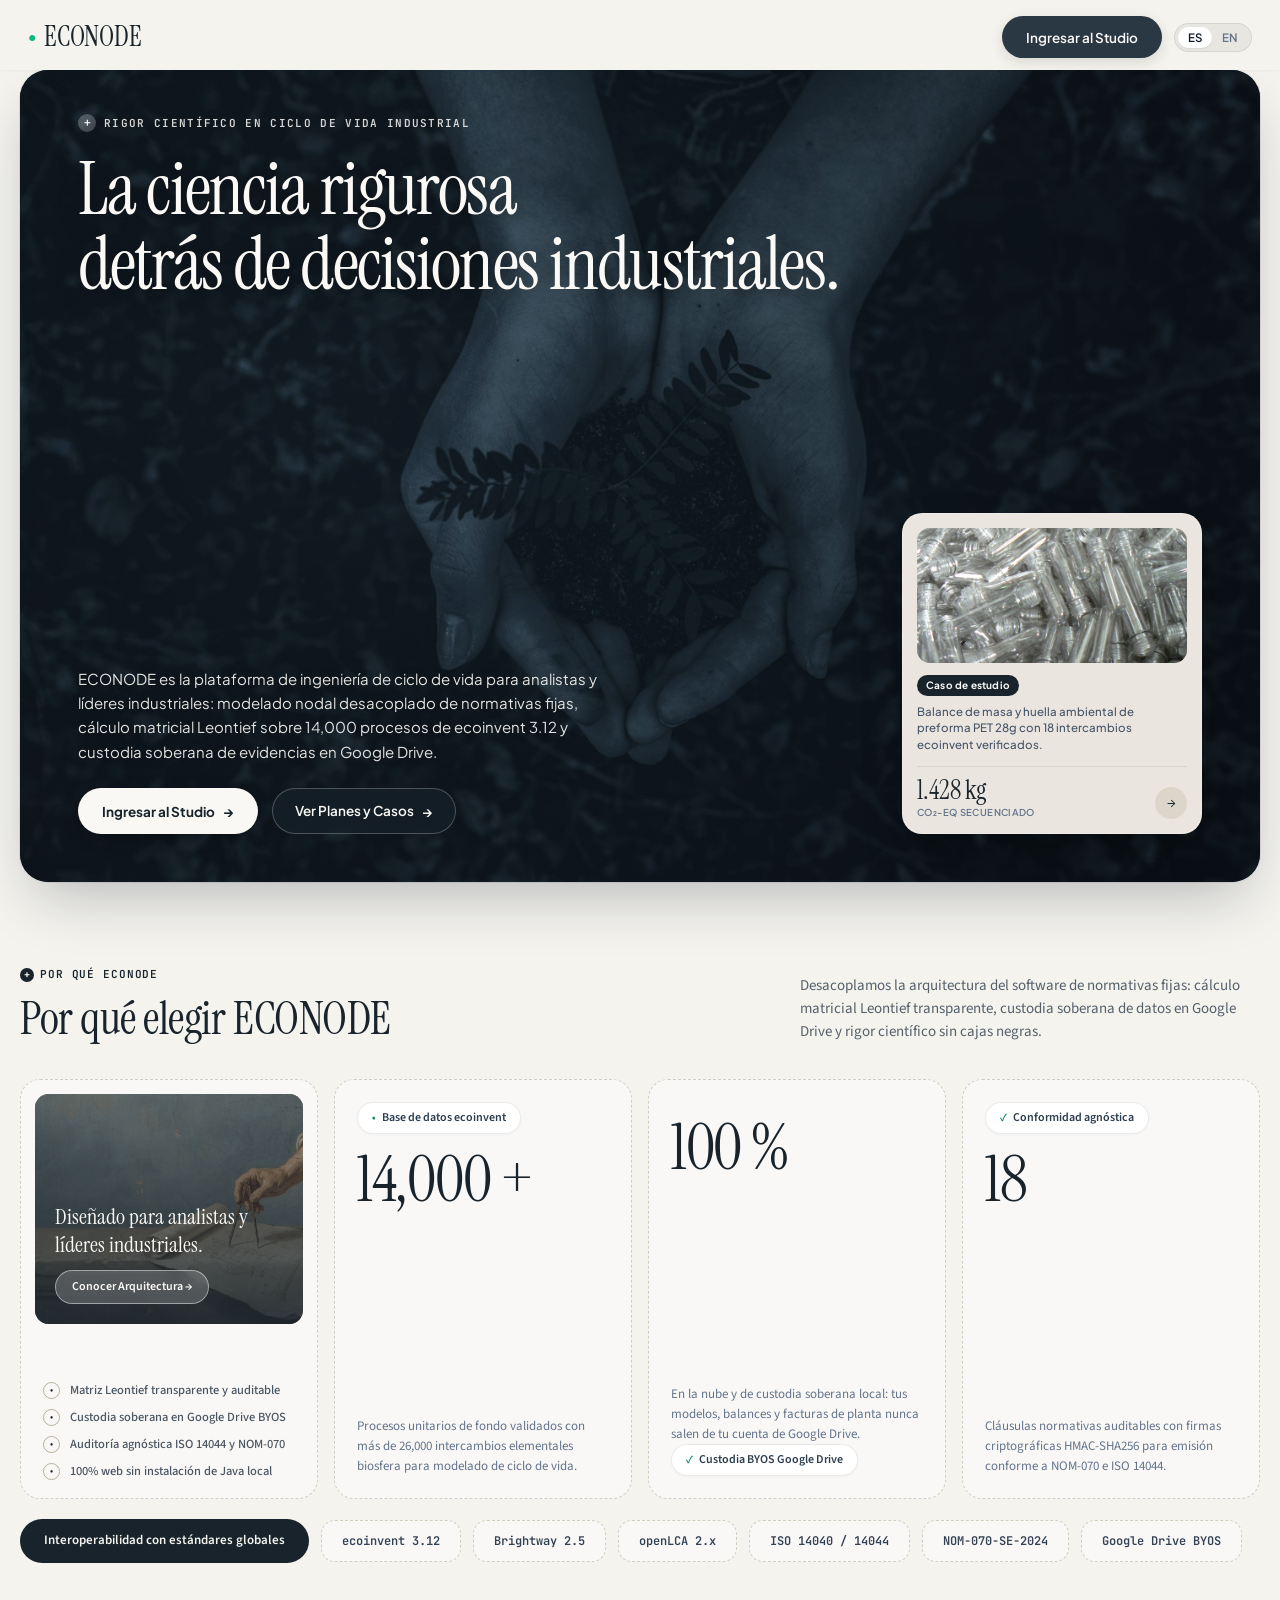
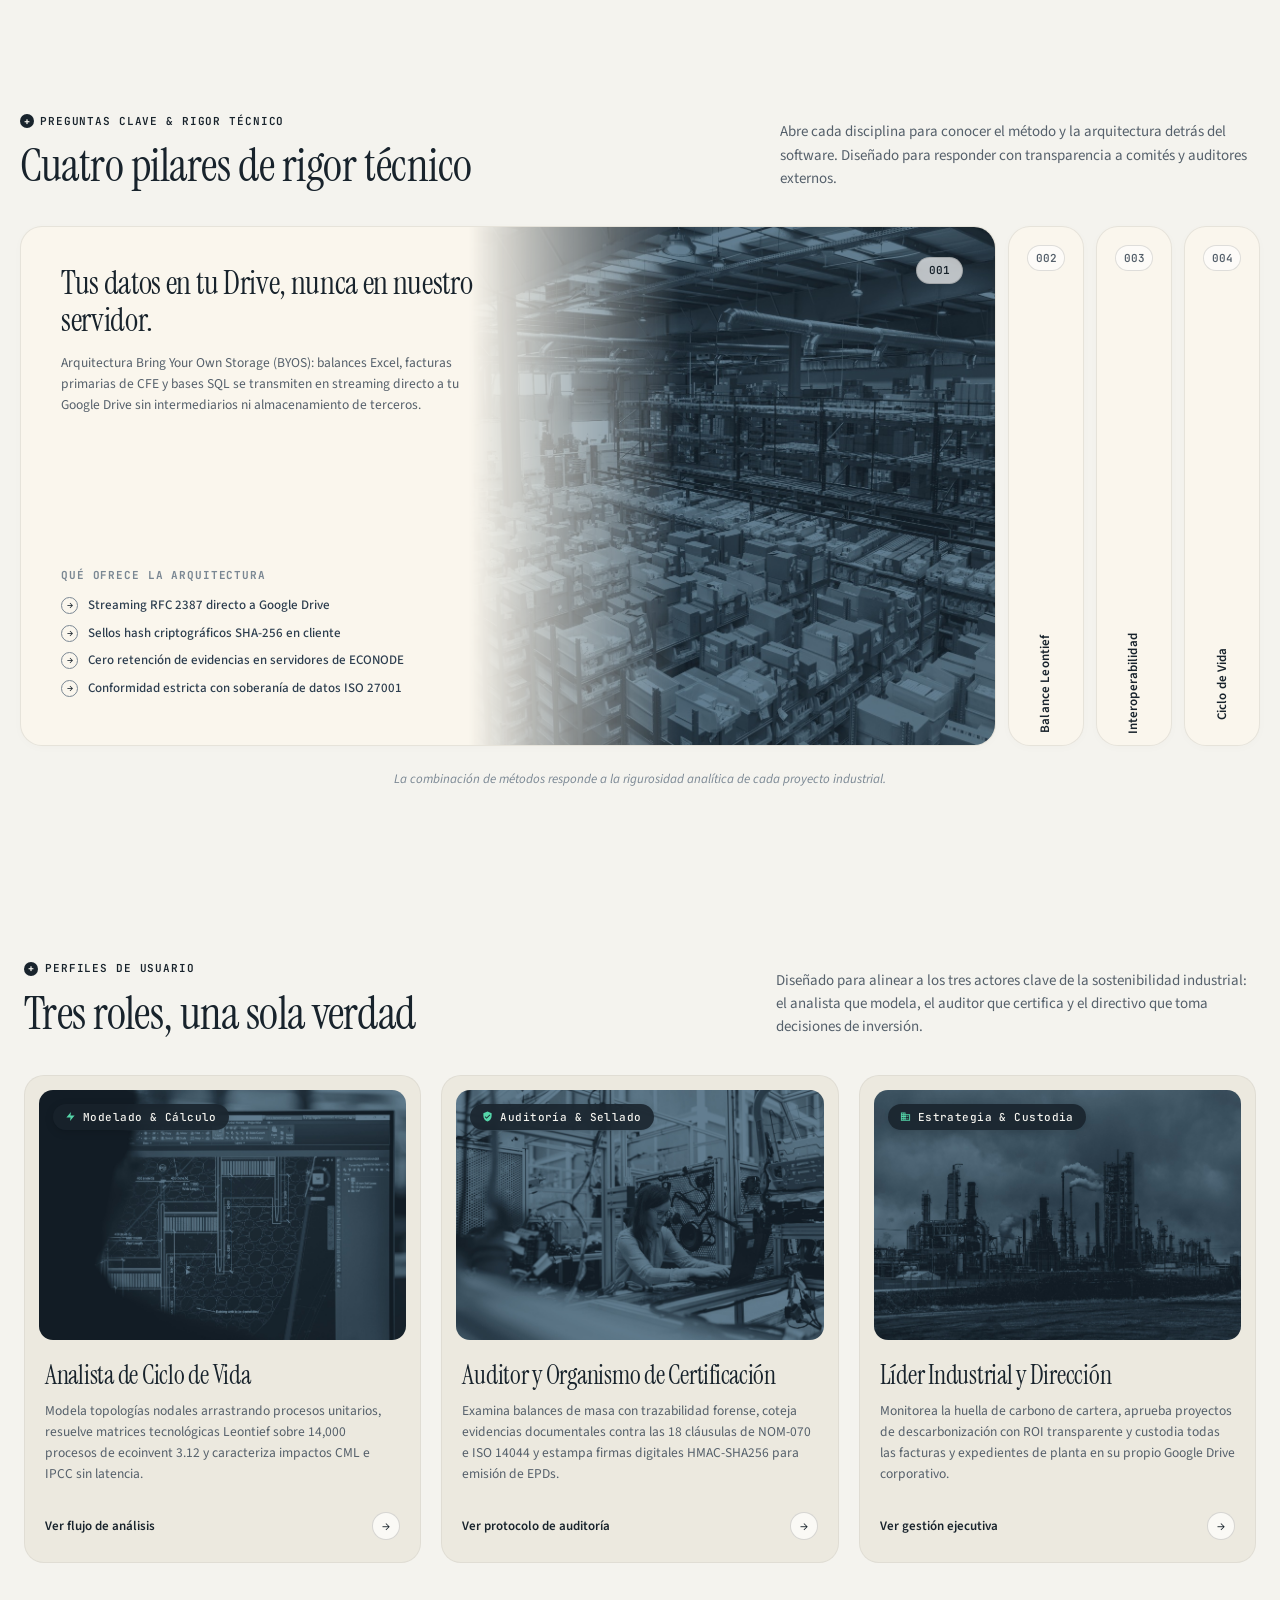
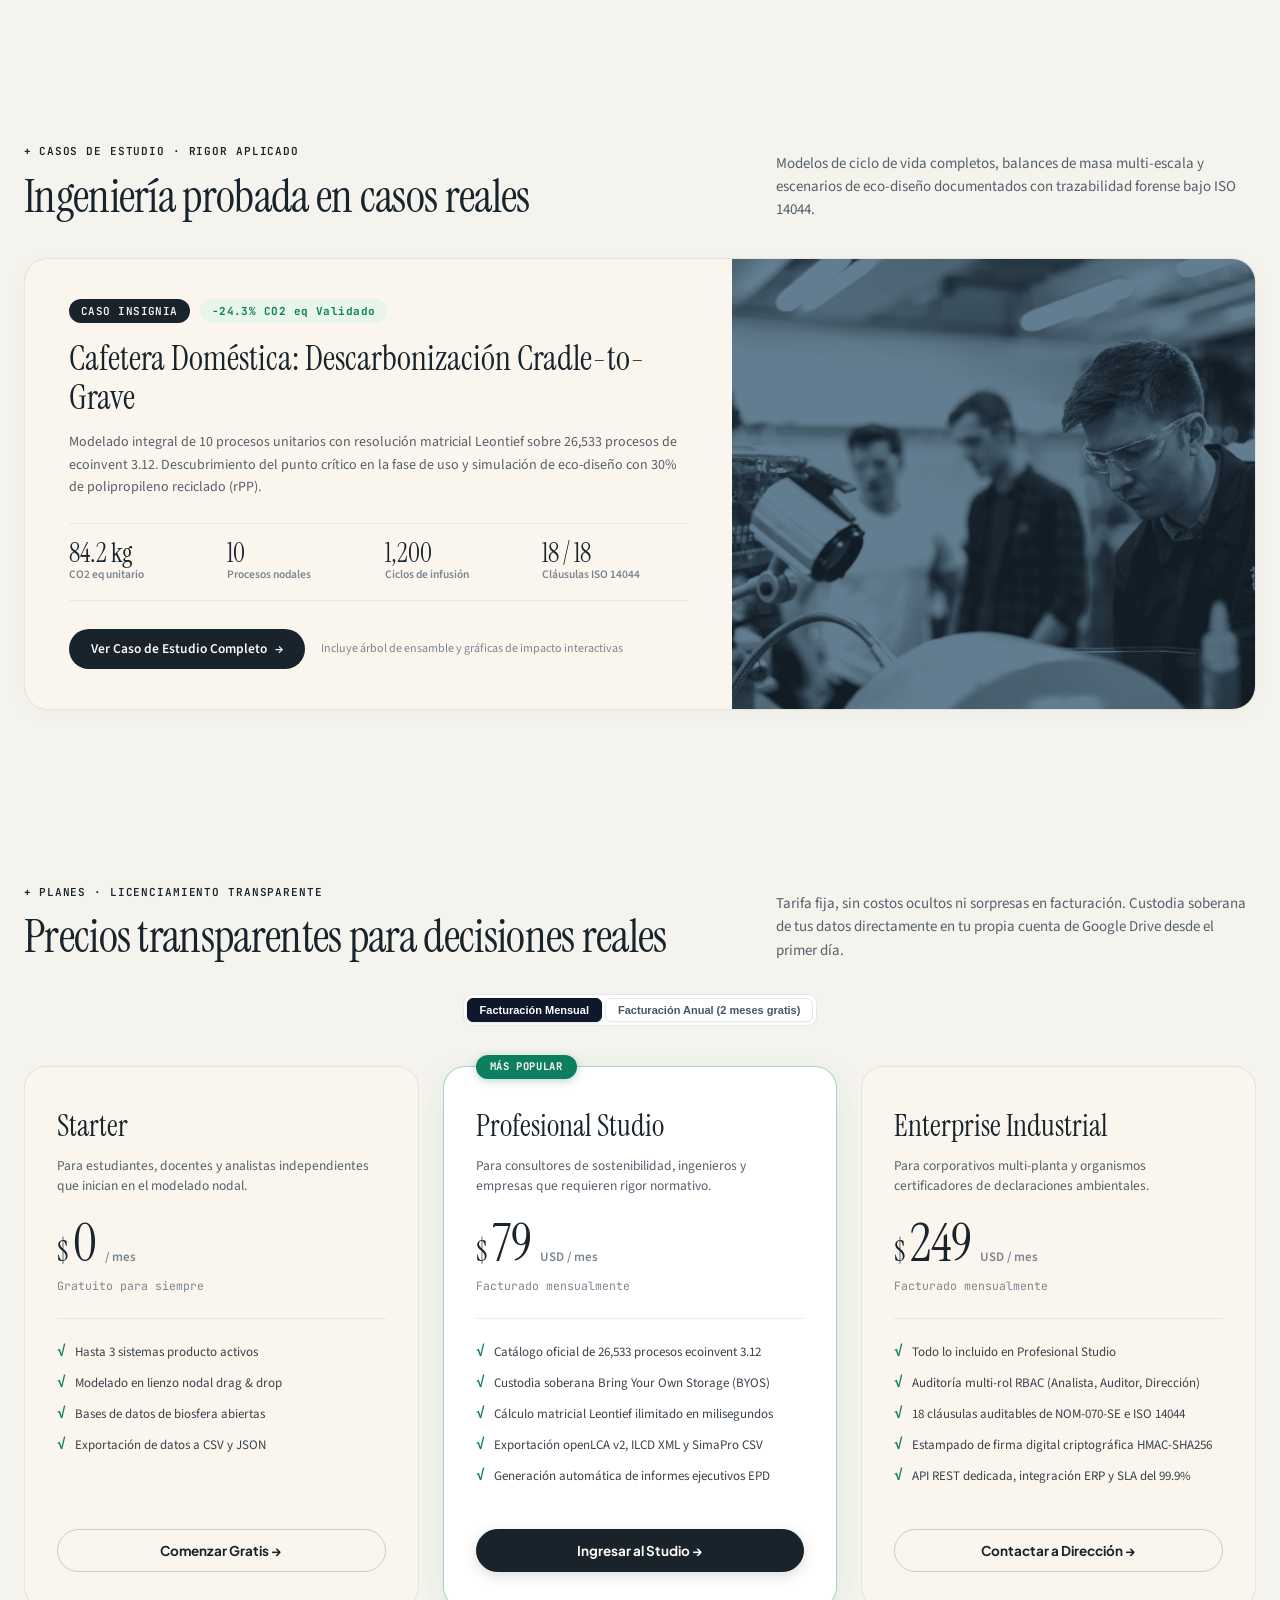
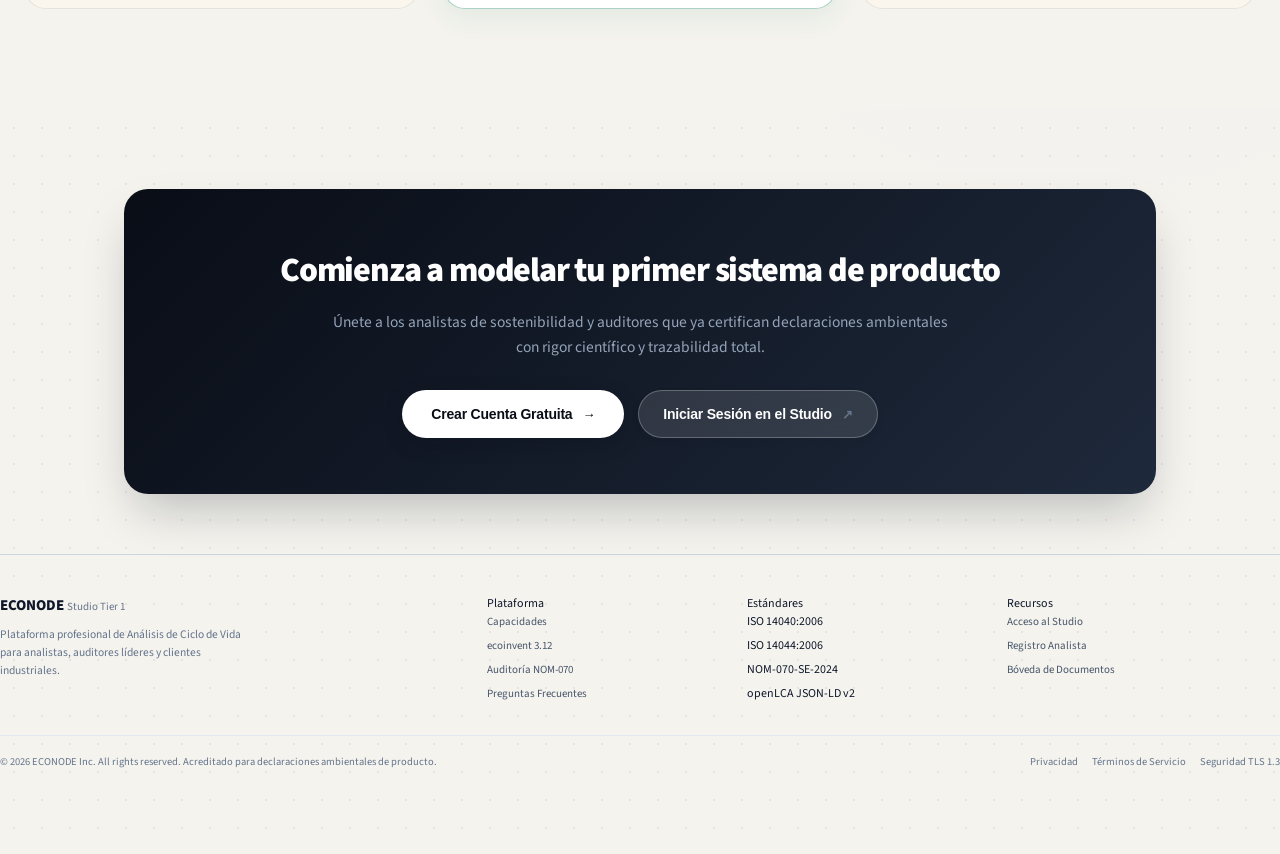
==== public/index.html @ 27e6b65c "fix(prod): resolve triggerExportDownload scope ReferenceError and bump cache version to v7" ====
<!DOCTYPE html>
<html lang="es">
<head>
  <meta charset="UTF-8">
  <meta name="viewport" content="width=device-width, initial-scale=1.0">
  <meta http-equiv="Cache-Control" content="no-cache, no-store, must-revalidate">
  <meta http-equiv="Pragma" content="no-cache">
  <meta http-equiv="Expires" content="0">
  <title>ECONODE Studio · Plataforma de Análisis de Ciclo de Vida & EPD</title>
    <link rel="preconnect" href="https://fonts.googleapis.com">
  <link rel="preconnect" href="https://fonts.gstatic.com" crossorigin>
  <link href="https://fonts.googleapis.com/css2?family=Instrument+Serif:ital@0;1&family=JetBrains+Mono:wght@400;500;600;700&family=Plus+Jakarta+Sans:wght@400;500;600;700;800&display=swap" rel="stylesheet">
  <link rel="stylesheet" href="css/styles.css?v=20261117_epd_smartepd_v1">
  <!-- Google Identity Services (GSI SDK) -->
  <script src="https://accounts.google.com/gsi/client" async defer onload="window.initGoogleAuthUI && window.initGoogleAuthUI()"></script>
</head>
<body>

  <!-- ============================================================= -->
  <!-- 1. TOP NAVIGATION BAR (Adaptive: Landing Mode vs Studio Mode) -->
  <!-- ============================================================= -->
  <header class="top-navbar" id="topNavbar">
    <div class="brand-section">
      <div class="brand-logo" id="btnNavHome" title="Ir al Inicio de ECONODE">
        <span class="dot">●</span> ECONODE
      </div>
      <span class="brand-divider">/</span>
      <span class="project-title" id="navProjectTitle">Professional Life Cycle Assessment Platform</span>
    </div>

    <!-- Navigation Views Switcher (Visible in Studio Mode) -->
    <nav class="nav-links" id="studioNavLinks" role="navigation" aria-label="Navegación del Studio" style="display: none;">
      <button class="nav-btn" data-view="dashboard" id="navBtnDashboard" aria-label="Dashboard">
        <span data-i18n="nav.dashboard">Dashboard</span>
      </button>
      <button class="nav-btn" data-view="canvas" id="navBtnCanvas" aria-label="Modelado Lienzo">
        <span data-i18n="nav.canvas">Modelado Lienzo</span>
      </button>
      <button class="nav-btn" data-view="catalog" id="navBtnCatalog" aria-label="Explorador LCI">
        <span data-i18n="nav.catalog">Explorador LCI</span>
      </button>
      <button class="nav-btn" data-view="report" id="navBtnReport" aria-label="Reporte Dinámico">
        <span data-i18n="nav.report">Reporte Dinámico</span>
      </button>
      <button class="nav-btn" data-view="audit" id="navBtnAudit" aria-label="Auditoría y Normas">
        <span data-i18n="nav.audit">Auditoría & Normas</span>
      </button>
      <button class="nav-btn" data-view="ghg" id="navBtnGhg" aria-label="GHG Protocol">
        <span data-i18n="nav.ghg">GHG Protocol</span>
      </button>
    </nav>

    <!-- Navigation Links (Visible in Landing Mode) -->
    <nav class="nav-links" id="landingNavLinks">
      <a href="#homeArchitecture" class="landing-nav-link" id="lnkWhyUs" data-i18n="home.nav_why">Por qu&eacute; ECONODE</a>
      <a href="#homeFaq" class="landing-nav-link" id="lnkFaq" data-i18n="home.nav_faq">Pilares T&eacute;cnicos</a>
      <a href="#homeProfiles" class="landing-nav-link" id="lnkProfiles" data-i18n="home.nav_profiles">Perfiles</a>
      <a href="#homeCases" class="landing-nav-link" id="lnkCases" data-i18n="home.nav_cases">Casos</a>
      <a href="#homePricing" class="landing-nav-link" id="lnkPricing" data-i18n="home.nav_pricing">Planes</a>
    </nav>

    <!-- Top Right Actions -->
    <div class="nav-right-actions">
      <!-- Landing Actions (When in Home Landing Mode) -->
      <div id="landingActionsGroup" style="display: flex; align-items: center; gap: 8px;">
        <button class="btn btn-secondary btn-sm" id="btnNavLogin" data-i18n="home.nav_login">
          Iniciar Sesión
        </button>
        <button class="btn btn-secondary btn-sm" id="btnNavSignup" data-i18n="home.nav_signup">
          Registrarse
        </button>
        <button class="btn btn-primary btn-sm" id="btnNavEnterStudio" data-alias="navBtnIngresarStudio" data-i18n="home.nav_enter">
          Ingresar al Studio &rarr;
        </button>
      </div>

      <!-- Language Toggle -->
      <div class="lang-toggle" role="group" aria-label="Idioma">
        <button class="lang-btn active" id="btnLangEs">ES</button>
        <button class="lang-btn" id="btnLangEn">EN</button>
      </div>

      <!-- Active User Profile Pill & Logout (in Studio) -->
      <div id="navUserGroup" style="display: none; align-items: center; gap: 8px;">
        <button class="btn btn-secondary btn-sm" id="btnNavDeveloperSettings" title="Claves de API y Conexión MCP" data-i18n="nav.developer_settings" style="display: inline-flex; align-items: center; gap: 4px; font-weight: 600;">
          <span>API / MCP</span>
        </button>
        <div class="user-pill" id="btnUserMenu" title="Configuración y Perfil">
          <div class="user-avatar" id="navUserAvatar">CM</div>
          <div style="display: flex; flex-direction: column; text-align: left; line-height: 1.1;">
            <span class="user-name" id="navUserName">Carla Méndez</span>
            <span style="font-size: 8.5px; color: var(--accent-emerald);" id="navUserRole">Analista de ACV</span>
          </div>
        </div>
        <button class="btn btn-secondary btn-sm" id="btnNavbarLogout" title="Cerrar Sesión e Ir al Inicio" data-i18n="app.btn_logout">
          Cerrar Sesión ⎋
        </button>
      </div>
    </div>
  </header>

  <!-- ============================================================= -->
  <!-- 2. VISTA 0: HOME LANDING PAGE DE PENPOT (#viewHome) -->
  <!-- ============================================================= -->
    <!-- ============================================================= -->
  <!-- 2. VISTA 0: HOME LANDING PAGE (REDISEÑO STRAND LIGHT + FOLD TOOLBAR) -->
  <!-- ============================================================= -->
  <main class="view-container active view-home" id="viewHome">
    <!-- HERO SECTION (AUTHENTIC PALLADIO COMPOSITION) -->
    <section class="palladio-hero-section">
      <div class="palladio-hero-canvas">
        <!-- Pinned background image that stays fixed to margins on all zoom levels -->
        <img src="images/candidates/slate/cand_16_slate.jpg" alt="Fondo industrial" class="palladio-canvas-bg-img">
        <script>
          (function() {
            try {
              var customBg = localStorage.getItem('econode_hero_bg');
              if (customBg) {
                var img = document.querySelector('.palladio-canvas-bg-img');
                if (img) img.src = customBg;
              }
              var customThumb = localStorage.getItem('econode_case_thumb');
              if (customThumb) {
                var thumb = document.querySelector('.palladio-case-thumb');
                if (thumb) thumb.src = customThumb;
              }
            } catch(e) {}
          })();
        </script>
        <!-- Background Overlay for contrast -->
        <div class="palladio-fresco-overlay"></div>

        <!-- Top Left Pill Badge -->
        <div class="palladio-top-badge">
          <span class="palladio-top-plus">+</span>
          <span class="palladio-top-text">RIGOR CIENT&Iacute;FICO EN CICLO DE VIDA INDUSTRIAL</span>
        </div>

        <!-- Massive Hero Title -->
        <h1 class="palladio-hero-title">
          La ciencia rigurosa<br>
          detr&aacute;s de decisiones industriales.
        </h1>

        <!-- Bottom Area: Split between Paragraph/Buttons on Left and Floating Case Study Card on Right -->
        <div class="palladio-hero-bottom-row">
          <!-- Left: Paragraph and Pill Buttons -->
          <div class="palladio-bottom-left">
            <p class="palladio-hero-paragraph">
              ECONODE es la plataforma de ingenier&iacute;a de ciclo de vida para analistas y l&iacute;deres industriales: modelado nodal desacoplado de normativas fijas, c&aacute;lculo matricial Leontief sobre 14,000 procesos de ecoinvent 3.12 y custodia soberana de evidencias en Google Drive.
            </p>
            <div class="palladio-actions">
              <button class="palladio-btn-book" id="btnHomeEnterStudio" data-alias="heroBtnIniciarACV" name="heroBtnIniciarACV">
                <span>Ingresar al Studio</span>
                <span class="palladio-btn-arrow">&rarr;</span>
              </button>
              <a href="#homeCases" class="palladio-btn-pricing" id="btnHomeViewExamples" data-alias="heroBtnEjemplosNOM" name="heroBtnEjemplosNOM">
                <span>Ver Planes y Casos</span>
                <span class="palladio-btn-arrow">&rarr;</span>
              </a>
            </div>
          </div>

          <!-- Right: Compact Floating Case Study Card (Palladio Exact Style) -->
          <div class="palladio-floating-case-card" id="heroCaseStudyCard">
            <a href="case_cafetera.html" class="palladio-case-card-link" id="btnOpenCaseStudy">
              <div class="palladio-case-thumb-wrap">
                <img src="images/case_studies/thumbs/small_07_pet_production.jpg" alt="Caso de estudio industrial" class="palladio-case-thumb">
              </div>
              <div class="palladio-case-body">
                <div class="palladio-case-pill">Caso de estudio</div>
                <p class="palladio-case-desc">
                  Balance de masa y huella ambiental de preforma PET 28g con 18 intercambios ecoinvent verificados.
                </p>
                <div class="palladio-case-footer">
                  <div class="palladio-case-stat">
                    <span class="palladio-stat-val">1.428 kg</span>
                    <span class="palladio-stat-lbl">CO&#8322;-eq secuenciado</span>
                  </div>
                  <div class="palladio-case-circle-btn">
                    <span>&rarr;</span>
                  </div>
                </div>
              </div>
            </a>
          </div>
        </div>
      </div>
    </section>

    <!-- PALLADIO BENTO SECTION: POR QUE ELEGIR ECONODE -->
    <section class="palladio-bento-wrapper" id="homeArchitecture">
      <div class="palladio-bento-container">
        <!-- Header -->
        <div class="palladio-bento-header">
          <div>
            <div class="palladio-bento-tag">
              <span class="tag-dot">+</span> POR QU&Eacute; ECONODE
            </div>
            <h2 class="palladio-bento-title">Por qu&eacute; elegir ECONODE</h2>
          </div>
          <div>
            <p class="palladio-bento-lead">
              Desacoplamos la arquitectura del software de normativas fijas: c&aacute;lculo matricial Leontief transparente, custodia soberana de datos en Google Drive y rigor cient&iacute;fico sin cajas negras.
            </p>
          </div>
        </div>

        <!-- 4-Column Bento Grid -->
        <div class="palladio-bento-grid">
          <!-- Col 1: Visual Card with Historical Blueprint Drawing + Checklist -->
          <div class="bento-card-palladio bento-card-art">
            <div class="bento-art-inner">
              <img src="images/bento_compass_drawing.png" alt="Ingenier&iacute;a de precisi&oacute;n" class="bento-art-img">
              <div class="bento-art-overlay"></div>
              <h3 class="bento-art-title">Dise&ntilde;ado para analistas y l&iacute;deres industriales.</h3>
              <a href="#viewStudio" class="bento-art-btn">Conocer Arquitectura &rarr;</a>
            </div>
            <div class="bento-checklist">
              <div class="bento-check-row">
                <span class="bento-check-icon">&bull;</span>
                <span>Matriz Leontief transparente y auditable</span>
              </div>
              <div class="bento-check-row">
                <span class="bento-check-icon">&bull;</span>
                <span>Custodia soberana en Google Drive BYOS</span>
              </div>
              <div class="bento-check-row">
                <span class="bento-check-icon">&bull;</span>
                <span>Auditor&iacute;a agn&oacute;stica ISO 14044 y NOM-070</span>
              </div>
              <div class="bento-check-row">
                <span class="bento-check-icon">&bull;</span>
                <span>100% web sin instalaci&oacute;n de Java local</span>
              </div>
            </div>
          </div>

          <!-- Col 2: ecoinvent Stat -->
          <div class="bento-card-palladio">
            <div>
              <div class="bento-stat-pill">
                <span class="bento-pill-sym">&bull;</span> Base de datos ecoinvent
              </div>
              <div class="bento-stat-num">14,000 +</div>
            </div>
            <div>
              <p class="bento-stat-desc">
                Procesos unitarios de fondo validados con m&aacute;s de 26,000 intercambios elementales biosfera para modelado de ciclo de vida.
              </p>
            </div>
          </div>

          <!-- Col 3: Cloud & Sovereignty Stat -->
          <div class="bento-card-palladio">
            <div>
              <div class="bento-stat-num" style="margin-top: 0;">100 %</div>
            </div>
            <div>
              <p class="bento-stat-desc" style="margin-bottom: 20px;">
                En la nube y de custodia soberana local: tus modelos, balances y facturas de planta nunca salen de tu cuenta de Google Drive.
              </p>
              <div class="bento-stat-pill">
                <span class="bento-pill-sym">&check;</span> Custodia BYOS Google Drive
              </div>
            </div>
          </div>

          <!-- Col 4: International Compliance Stat -->
          <div class="bento-card-palladio">
            <div>
              <div class="bento-stat-pill">
                <span class="bento-pill-sym">&check;</span> Conformidad agn&oacute;stica
              </div>
              <div class="bento-stat-num">18</div>
            </div>
            <div>
              <p class="bento-stat-desc">
                Cl&aacute;usulas normativas auditables con firmas criptogr&aacute;ficas HMAC-SHA256 para emisi&oacute;n conforme a NOM-070 e ISO 14044.
              </p>
            </div>
          </div>
        </div>

        <!-- Bottom Logo Ribbon -->
        <div class="palladio-logo-ribbon">
          <div class="logo-ribbon-pill-dark">
            <span>Interoperabilidad con est&aacute;ndares globales</span>
          </div>
          <div class="logo-ribbon-item">ecoinvent 3.12</div>
          <div class="logo-ribbon-item">Brightway 2.5</div>
          <div class="logo-ribbon-item">openLCA 2.x</div>
          <div class="logo-ribbon-item">ISO 14040 / 14044</div>
          <div class="logo-ribbon-item">NOM-070-SE-2024</div>
          <div class="logo-ribbon-item">Google Drive BYOS</div>
        </div>
      </div>
    </section>

    

    <!-- PALLADIO ACCORDION: CUATRO PILARES DE RIGOR TECNICO (FAQ) -->
    <section class="palladio-accordion-wrapper" id="homeFaq">
      <div class="palladio-accordion-container">
        <!-- Header -->
        <div class="palladio-acc-header">
          <div>
            <div class="palladio-acc-tag">
              <span class="tag-dot">+</span> PREGUNTAS CLAVE &amp; RIGOR T&Eacute;CNICO
            </div>
            <h2 class="palladio-acc-title">Cuatro pilares de rigor t&eacute;cnico</h2>
          </div>
          <div>
            <p class="palladio-acc-lead">
              Abre cada disciplina para conocer el m&eacute;todo y la arquitectura detr&aacute;s del software. Dise&ntilde;ado para responder con transparencia a comit&eacute;s y auditores externos.
            </p>
          </div>
        </div>

        <!-- The 4 Horizontal Accordion Cards -->
        <div class="palladio-acc-deck" id="accordionDeck">

          <!-- CARD 001: SOBERAN?A BYOS (Active by default) -->
          <div class="palladio-acc-card active" data-index="1" onclick="openFaqCard(this)">
            <div class="palladio-acc-rail">
              <div class="palladio-acc-rail-num">001</div>
              <div class="palladio-acc-rail-label-box">
                <span class="palladio-acc-rail-label">Soberan&iacute;a BYOS</span>
              </div>
            </div>
            <div class="palladio-acc-open-content">
              <div class="palladio-acc-open-num-pill">001</div>
              <div class="palladio-acc-text-col">
                <div>
                  <h3 class="palladio-acc-card-title">Tus datos en tu Drive, nunca en nuestro servidor.</h3>
                  <p class="palladio-acc-card-desc">
                    Arquitectura Bring Your Own Storage (BYOS): balances Excel, facturas primarias de CFE y bases SQL se transmiten en streaming directo a tu Google Drive sin intermediarios ni almacenamiento de terceros.
                  </p>
                </div>
                <div class="palladio-acc-offers-section">
                  <div class="palladio-acc-offers-label">QU&Eacute; OFRECE LA ARQUITECTURA</div>
                  <div class="palladio-acc-offer-item">
                    <span class="palladio-acc-offer-bullet">&rarr;</span>
                    <span>Streaming RFC 2387 directo a Google Drive</span>
                  </div>
                  <div class="palladio-acc-offer-item">
                    <span class="palladio-acc-offer-bullet">&rarr;</span>
                    <span>Sellos hash criptogr&aacute;ficos SHA-256 en cliente</span>
                  </div>
                  <div class="palladio-acc-offer-item">
                    <span class="palladio-acc-offer-bullet">&rarr;</span>
                    <span>Cero retenci&oacute;n de evidencias en servidores de ECONODE</span>
                  </div>
                  <div class="palladio-acc-offer-item">
                    <span class="palladio-acc-offer-bullet">&rarr;</span>
                    <span>Conformidad estricta con soberan&iacute;a de datos ISO 27001</span>
                  </div>
                </div>
              </div>
              <div class="palladio-acc-art-col">
                <img src="images/candidates/slate/cand_12_slate.jpg" alt="Custodia Soberana" class="palladio-acc-art-img">
              </div>
            </div>
          </div>

          <!-- CARD 002: BALANCE MATRICIAL LEONTIEF -->
          <div class="palladio-acc-card" data-index="2" onclick="openFaqCard(this)">
            <div class="palladio-acc-rail">
              <div class="palladio-acc-rail-num">002</div>
              <div class="palladio-acc-rail-label-box">
                <span class="palladio-acc-rail-label">Balance Leontief</span>
              </div>
            </div>
            <div class="palladio-acc-open-content">
              <div class="palladio-acc-open-num-pill">002</div>
              <div class="palladio-acc-text-col">
                <div>
                  <h3 class="palladio-acc-card-title">C&aacute;lculo matricial exacto con balance de masa &lt; 0.01%.</h3>
                  <p class="palladio-acc-card-desc">
                    Resoluci&oacute;n del sistema tecnol&oacute;gico A e intervenciones de biosfera B en milisegundos directamente en la nube. Trazabilidad completa de flujos elementales sin aproximaciones heur&iacute;sticas.
                  </p>
                </div>
                <div class="palladio-acc-offers-section">
                  <div class="palladio-acc-offers-label">CAPACIDADES DE C&Aacute;LCULO</div>
                  <div class="palladio-acc-offer-item">
                    <span class="palladio-acc-offer-bullet">&rarr;</span>
                    <span>Inversi&oacute;n matricial tecnol&oacute;gica s = A&#8315;&sup1; &middot; f</span>
                  </div>
                  <div class="palladio-acc-offer-item">
                    <span class="palladio-acc-offer-bullet">&rarr;</span>
                    <span>C&aacute;lculo de inventario de ciclo de vida g = B &middot; s</span>
                  </div>
                  <div class="palladio-acc-offer-item">
                    <span class="palladio-acc-offer-bullet">&rarr;</span>
                    <span>Caracterizaci&oacute;n de impacto CML, ReCiPe e IPCC</span>
                  </div>
                  <div class="palladio-acc-offer-item">
                    <span class="palladio-acc-offer-bullet">&rarr;</span>
                    <span>Tiempo de respuesta de c&oacute;mputo inferior a 50 ms</span>
                  </div>
                </div>
              </div>
              <div class="palladio-acc-art-col">
                <img src="images/candidates/slate/cand_18_slate.jpg" alt="Balance Matricial" class="palladio-acc-art-img">
              </div>
            </div>
          </div>

          <!-- CARD 003: INTEROPERABILIDAD UNIVERSAL -->
          <div class="palladio-acc-card" data-index="3" onclick="openFaqCard(this)">
            <div class="palladio-acc-rail">
              <div class="palladio-acc-rail-num">003</div>
              <div class="palladio-acc-rail-label-box">
                <span class="palladio-acc-rail-label">Interoperabilidad</span>
              </div>
            </div>
            <div class="palladio-acc-open-content">
              <div class="palladio-acc-open-num-pill">003</div>
              <div class="palladio-acc-text-col">
                <div>
                  <h3 class="palladio-acc-card-title">Compatible con openLCA, Brightway y ecoinvent 3.12.</h3>
                  <p class="palladio-acc-card-desc">
                    Exportaci&oacute;n e importaci&oacute;n en esquemas abiertos sin ataduras propietarias. Generaci&oacute;n de paquetes JSON-LD v2 deterministas, matrices NumPy y expedientes ILCD XML auditables.
                  </p>
                </div>
                <div class="palladio-acc-offers-section">
                  <div class="palladio-acc-offers-label">EST&Aacute;NDARES SOPORTADOS</div>
                  <div class="palladio-acc-offer-item">
                    <span class="palladio-acc-offer-bullet">&rarr;</span>
                    <span>Esquema nativo openLCA JSON-LD v2 (olca-schema)</span>
                  </div>
                  <div class="palladio-acc-offer-item">
                    <span class="palladio-acc-offer-bullet">&rarr;</span>
                    <span>Cat&aacute;logo oficial de 26,533 procesos ecoinvent 3.12</span>
                  </div>
                  <div class="palladio-acc-offer-item">
                    <span class="palladio-acc-offer-bullet">&rarr;</span>
                    <span>Integraci&oacute;n matricial con Brightway 2.5</span>
                  </div>
                  <div class="palladio-acc-offer-item">
                    <span class="palladio-acc-offer-bullet">&rarr;</span>
                    <span>Exportaci&oacute;n certificable ILCD XML y SimaPro CSV</span>
                  </div>
                </div>
              </div>
              <div class="palladio-acc-art-col">
                <img src="images/candidates/slate/cand_02_slate.jpg" alt="Interoperabilidad Universal" class="palladio-acc-art-img">
              </div>
            </div>
          </div>

          <!-- CARD 004: CICLO DE VIDA INDUSTRIAL -->
          <div class="palladio-acc-card" data-index="4" onclick="openFaqCard(this)">
            <div class="palladio-acc-rail">
              <div class="palladio-acc-rail-num">004</div>
              <div class="palladio-acc-rail-label-box">
                <span class="palladio-acc-rail-label">Ciclo de Vida</span>
              </div>
            </div>
            <div class="palladio-acc-open-content">
              <div class="palladio-acc-open-num-pill">004</div>
              <div class="palladio-acc-text-col">
                <div>
                  <h3 class="palladio-acc-card-title">Modelado nodal para manufactura y energ&iacute;a.</h3>
                  <p class="palladio-acc-card-desc">
                    Dise&ntilde;ado para procesos industriales complejos: inyecci&oacute;n de termopl&aacute;sticos, redes el&eacute;ctricas de alta tensi&oacute;n, generaci&oacute;n t&eacute;rmica y e&oacute;lica y cadenas de suministro intermodal.
                  </p>
                </div>
                <div class="palladio-acc-offers-section">
                  <div class="palladio-acc-offers-label">M&Oacute;DULOS DE PROCESO</div>
                  <div class="palladio-acc-offer-item">
                    <span class="palladio-acc-offer-bullet">&rarr;</span>
                    <span>Topolog&iacute;a nodal y &aacute;rbol de procesos en blanco</span>
                  </div>
                  <div class="palladio-acc-offer-item">
                    <span class="palladio-acc-offer-bullet">&rarr;</span>
                    <span>Asistente sem&aacute;ntico de flujos elementales</span>
                  </div>
                  <div class="palladio-acc-offer-item">
                    <span class="palladio-acc-offer-bullet">&rarr;</span>
                    <span>Modelado &lsquo;cradle-to-gate&rsquo; y &lsquo;cradle-to-grave&rsquo;</span>
                  </div>
                  <div class="palladio-acc-offer-item">
                    <span class="palladio-acc-offer-bullet">&rarr;</span>
                    <span>Balances de masa estequiom&eacute;tricos multi-escala</span>
                  </div>
                </div>
              </div>
              <div class="palladio-acc-art-col">
                <img src="images/candidates/slate/cand_01_slate.jpg" alt="Ciclo de Vida Industrial" class="palladio-acc-art-img">
              </div>
            </div>
          </div>

        </div>

        <div class="palladio-acc-footnote">
          La combinaci&oacute;n de m&eacute;todos responde a la rigurosidad anal&iacute;tica de cada proyecto industrial.
        </div>
      </div>
    </section>

    <!-- PALLADIO 3-PROFILES: TRES ROLES, UNA SOLA VERDAD -->
    <section class="palladio-profiles-wrapper" id="homeProfiles">
      <div class="palladio-profiles-container">
        <!-- Header -->
        <div class="palladio-profiles-header">
          <div>
            <div class="palladio-profiles-tag">
              <span class="tag-dot">+</span> PERFILES DE USUARIO
            </div>
            <h2 class="palladio-profiles-title">Tres roles, una sola verdad</h2>
          </div>
          <div>
            <p class="palladio-profiles-lead">
              Dise&ntilde;ado para alinear a los tres actores clave de la sostenibilidad industrial: el analista que modela, el auditor que certifica y el directivo que toma decisiones de inversi&oacute;n.
            </p>
          </div>
        </div>

        <!-- 3 Profiles Grid (Palladio Style) -->
        <div class="palladio-profiles-grid">

          <!-- PROFILE 1: ANALISTA DE CICLO DE VIDA -->
          <a href="#viewStudio" class="palladio-profile-card" onclick="if(window.EconodeApp) window.EconodeApp.showView('studio')">
            <div class="palladio-profile-thumb-wrap">
              <img src="images/candidates/slate/cand_18_slate.jpg" alt="Analista de Ciclo de Vida" class="palladio-profile-thumb">
              <div class="palladio-profile-badge">
                <svg viewBox="0 0 24 24"><path d="M13 2L3 14h9l-1 8 10-12h-9l1-8z"/></svg>
                Modelado &amp; C&aacute;lculo
              </div>
            </div>
            <div class="palladio-profile-body">
              <div>
                <h3 class="palladio-profile-name">Analista de Ciclo de Vida</h3>
                <p class="palladio-profile-desc">
                  Modela topolog&iacute;as nodales arrastrando procesos unitarios, resuelve matrices tecnol&oacute;gicas Leontief sobre 14,000 procesos de ecoinvent 3.12 y caracteriza impactos CML e IPCC sin latencia.
                </p>
              </div>
              <div class="palladio-profile-footer">
                <span class="palladio-profile-action-lbl">Ver flujo de an&aacute;lisis</span>
                <div class="palladio-profile-circle-btn">&rarr;</div>
              </div>
            </div>
          </a>

          <!-- PROFILE 2: AUDITOR NORMATIVO & CERTIFICADOR -->
          <a href="#viewStudio" class="palladio-profile-card" onclick="if(window.EconodeApp) window.EconodeApp.showView('studio')">
            <div class="palladio-profile-thumb-wrap">
              <img src="images/candidates/slate/cand_17_slate.jpg" alt="Auditor Normativo" class="palladio-profile-thumb">
              <div class="palladio-profile-badge">
                <svg viewBox="0 0 24 24"><path d="M12 1L3 5v6c0 5.55 3.84 10.74 9 12 5.16-1.26 9-6.45 9-12V5l-9-4zm-2 16l-4-4 1.41-1.41L10 14.17l6.59-6.59L18 9l-8 8z"/></svg>
                Auditor&iacute;a &amp; Sellado
              </div>
            </div>
            <div class="palladio-profile-body">
              <div>
                <h3 class="palladio-profile-name">Auditor y Organismo de Certificaci&oacute;n</h3>
                <p class="palladio-profile-desc">
                  Examina balances de masa con trazabilidad forense, coteja evidencias documentales contra las 18 cl&aacute;usulas de NOM-070 e ISO 14044 y estampa firmas digitales HMAC-SHA256 para emisi&oacute;n de EPDs.
                </p>
              </div>
              <div class="palladio-profile-footer">
                <span class="palladio-profile-action-lbl">Ver protocolo de auditor&iacute;a</span>
                <div class="palladio-profile-circle-btn">&rarr;</div>
              </div>
            </div>
          </a>

          <!-- PROFILE 3: LIDER INDUSTRIAL & DIRECCION -->
          <a href="#viewStudio" class="palladio-profile-card" onclick="if(window.EconodeApp) window.EconodeApp.showView('studio')">
            <div class="palladio-profile-thumb-wrap">
              <img src="images/candidates/slate/cand_21_slate.jpg" alt="L&iacute;der Industrial" class="palladio-profile-thumb">
              <div class="palladio-profile-badge">
                <svg viewBox="0 0 24 24"><path d="M12 7V3H2v18h20V7H12zM6 19H4v-2h2v2zm0-4H4v-2h2v2zm0-4H4V9h2v2zm0-4H4V5h2v2zm4 12H8v-2h2v2zm0-4H8v-2h2v2zm0-4H8V9h2v2zm0-4H8V5h2v2zm10 12h-8v-2h2v-2h-2v-2h2v-2h-2V9h8v10zm-2-8h-2v2h2v-2zm0 4h-2v2h2v-2z"/></svg>
                Estrategia &amp; Custodia
              </div>
            </div>
            <div class="palladio-profile-body">
              <div>
                <h3 class="palladio-profile-name">L&iacute;der Industrial y Direcci&oacute;n</h3>
                <p class="palladio-profile-desc">
                  Monitorea la huella de carbono de cartera, aprueba proyectos de descarbonizaci&oacute;n con ROI transparente y custodia todas las facturas y expedientes de planta en su propio Google Drive corporativo.
                </p>
              </div>
              <div class="palladio-profile-footer">
                <span class="palladio-profile-action-lbl">Ver gesti&oacute;n ejecutiva</span>
                <div class="palladio-profile-circle-btn">&rarr;</div>
              </div>
            </div>
          </a>

        </div>
      </div>
    </section>

    <!-- PALLADIO CASOS DE ESTUDIO (#homeCases) -->
    <section class="palladio-cases-wrapper" id="homeCases">
      <div class="palladio-cases-container">
        <!-- Header -->
        <div class="palladio-cases-header">
          <div>
            <div class="palladio-cases-tag">
              <span class="tag-dot">+</span> CASOS DE ESTUDIO &middot; RIGOR APLICADO
            </div>
            <h2 class="palladio-cases-title">Ingenier&iacute;a probada en casos reales</h2>
          </div>
          <div>
            <p class="palladio-cases-lead">
              Modelos de ciclo de vida completos, balances de masa multi-escala y escenarios de eco-dise&ntilde;o documentados con trazabilidad forense bajo ISO 14044.
            </p>
          </div>
        </div>

        <!-- Featured Case Hero Card: Cafetera Domestica -->
        <div class="palladio-featured-case-card">
          <div class="palladio-featured-case-content">
            <div class="palladio-case-badge-row">
              <span class="palladio-case-pill-dark">Caso Insignia</span>
              <span class="palladio-case-pill-green">-24.3% CO2 eq Validado</span>
            </div>
            <h3 class="palladio-featured-case-title">
              Cafetera Dom&eacute;stica: Descarbonizaci&oacute;n Cradle-to-Grave
            </h3>
            <p class="palladio-featured-case-desc">
              Modelado integral de 10 procesos unitarios con resoluci&oacute;n matricial Leontief sobre 26,533 procesos de ecoinvent 3.12. Descubrimiento del punto cr&iacute;tico en la fase de uso y simulaci&oacute;n de eco-dise&ntilde;o con 30% de polipropileno reciclado (rPP).
            </p>
            <div class="palladio-featured-stats-row">
              <div class="palladio-feat-stat">
                <span class="stat-num">84.2 kg</span>
                <span class="stat-lbl">CO2 eq unitario</span>
              </div>
              <div class="palladio-feat-stat">
                <span class="stat-num">10</span>
                <span class="stat-lbl">Procesos nodales</span>
              </div>
              <div class="palladio-feat-stat">
                <span class="stat-num">1,200</span>
                <span class="stat-lbl">Ciclos de infusi&oacute;n</span>
              </div>
              <div class="palladio-feat-stat">
                <span class="stat-num">18 / 18</span>
                <span class="stat-lbl">Cl&aacute;usulas ISO 14044</span>
              </div>
            </div>
            <div class="palladio-featured-action-row">
              <a href="case_cafetera.html" class="palladio-btn-case-cta">
                <span>Ver Caso de Estudio Completo</span>
                <span class="btn-arrow">&rarr;</span>
              </a>
              <span class="palladio-case-hint">Incluye &aacute;rbol de ensamble y gr&aacute;ficas de impacto interactivas</span>
            </div>
          </div>
          <div class="palladio-featured-case-media">
            <img src="images/candidates/slate/cand_01_slate.jpg" alt="Manufactura de Cafetera" class="palladio-featured-case-img">
          </div>
        </div>

        </div>
    </section>

    <!-- PALLADIO PLANES Y PRECIOS (#homePricing) -->
    <section class="palladio-pricing-wrapper" id="homePricing">
      <div class="palladio-pricing-container">
        <!-- Header -->
        <div class="palladio-pricing-header">
          <div>
            <div class="palladio-pricing-tag">
              <span class="tag-dot">+</span> PLANES &middot; LICENCIAMIENTO TRANSPARENTE
            </div>
            <h2 class="palladio-pricing-title">Precios transparentes para decisiones reales</h2>
          </div>
          <div>
            <p class="palladio-pricing-lead">
              Tarifa fija, sin costos ocultos ni sorpresas en facturaci&oacute;n. Custodia soberana de tus datos directamente en tu propia cuenta de Google Drive desde el primer d&iacute;a.
            </p>
          </div>
        </div>

        <!-- Apple Segmented Control Billing Toggle -->
        <div class="palladio-pricing-toggle-wrap">
          <div class="apple-segmented-control" role="tablist" aria-label="Periodo de facturación">
            <button class="segmented-btn active" id="btnBillMonthly" onclick="setHomeBilling('monthly')">Facturaci&oacute;n Mensual</button>
            <button class="segmented-btn" id="btnBillYearly" onclick="setHomeBilling('yearly')">Facturaci&oacute;n Anual (2 meses gratis)</button>
          </div>
        </div>

        <!-- 3 Plan Cards Grid -->
        <div class="palladio-pricing-grid">

          <!-- PLAN 1: STARTER -->
          <div class="palladio-plan-card">
            <div class="palladio-plan-header">
              <div class="palladio-plan-name">Starter</div>
              <p class="palladio-plan-desc">Para estudiantes, docentes y analistas independientes que inician en el modelado nodal.</p>
              <div class="palladio-plan-price-row">
                <span class="palladio-price-currency">$</span>
                <span class="palladio-price-amount" id="priceStarterVal">0</span>
                <span class="palladio-price-period">/ mes</span>
              </div>
              <div class="palladio-price-subtext">Gratuito para siempre</div>
            </div>
            <div class="palladio-plan-features">
              <div class="palladio-feature-item">
                <span class="feat-check">&radic;</span>
                <span>Hasta 3 sistemas producto activos</span>
              </div>
              <div class="palladio-feature-item">
                <span class="feat-check">&radic;</span>
                <span>Modelado en lienzo nodal drag &amp; drop</span>
              </div>
              <div class="palladio-feature-item">
                <span class="feat-check">&radic;</span>
                <span>Bases de datos de biosfera abiertas</span>
              </div>
              <div class="palladio-feature-item">
                <span class="feat-check">&radic;</span>
                <span>Exportaci&oacute;n de datos a CSV y JSON</span>
              </div>
            </div>
            <div class="palladio-plan-cta">
              <button class="palladio-plan-btn outline" onclick="window.EconodeApp && window.EconodeApp.showView('signup')">
                Comenzar Gratis &rarr;
              </button>
            </div>
          </div>

          <!-- PLAN 2: PROFESIONAL STUDIO (RECOMENDADO) -->
          <div class="palladio-plan-card featured">
            <div class="palladio-featured-pill">M&Aacute;S POPULAR</div>
            <div class="palladio-plan-header">
              <div class="palladio-plan-name">Profesional Studio</div>
              <p class="palladio-plan-desc">Para consultores de sostenibilidad, ingenieros y empresas que requieren rigor normativo.</p>
              <div class="palladio-plan-price-row">
                <span class="palladio-price-currency">$</span>
                <span class="palladio-price-amount" id="priceProVal">79</span>
                <span class="palladio-price-period">USD / mes</span>
              </div>
              <div class="palladio-price-subtext" id="subtextProVal">Facturado mensualmente</div>
            </div>
            <div class="palladio-plan-features">
              <div class="palladio-feature-item">
                <span class="feat-check">&radic;</span>
                <span>Cat&aacute;logo oficial de 26,533 procesos ecoinvent 3.12</span>
              </div>
              <div class="palladio-feature-item">
                <span class="feat-check">&radic;</span>
                <span>Custodia soberana Bring Your Own Storage (BYOS)</span>
              </div>
              <div class="palladio-feature-item">
                <span class="feat-check">&radic;</span>
                <span>C&aacute;lculo matricial Leontief ilimitado en milisegundos</span>
              </div>
              <div class="palladio-feature-item">
                <span class="feat-check">&radic;</span>
                <span>Exportaci&oacute;n openLCA v2, ILCD XML y SimaPro CSV</span>
              </div>
              <div class="palladio-feature-item">
                <span class="feat-check">&radic;</span>
                <span>Generaci&oacute;n autom&aacute;tica de informes ejecutivos EPD</span>
              </div>
            </div>
            <div class="palladio-plan-cta">
              <button class="palladio-plan-btn solid" onclick="window.EconodeApp && window.EconodeApp.showView('studio')">
                Ingresar al Studio &rarr;
              </button>
            </div>
          </div>

          <!-- PLAN 3: ENTERPRISE & AUDITORIA -->
          <div class="palladio-plan-card">
            <div class="palladio-plan-header">
              <div class="palladio-plan-name">Enterprise Industrial</div>
              <p class="palladio-plan-desc">Para corporativos multi-planta y organismos certificadores de declaraciones ambientales.</p>
              <div class="palladio-plan-price-row">
                <span class="palladio-price-currency">$</span>
                <span class="palladio-price-amount" id="priceEntVal">249</span>
                <span class="palladio-price-period">USD / mes</span>
              </div>
              <div class="palladio-price-subtext" id="subtextEntVal">Facturado mensualmente</div>
            </div>
            <div class="palladio-plan-features">
              <div class="palladio-feature-item">
                <span class="feat-check">&radic;</span>
                <span>Todo lo incluido en Profesional Studio</span>
              </div>
              <div class="palladio-feature-item">
                <span class="feat-check">&radic;</span>
                <span>Auditor&iacute;a multi-rol RBAC (Analista, Auditor, Direcci&oacute;n)</span>
              </div>
              <div class="palladio-feature-item">
                <span class="feat-check">&radic;</span>
                <span>18 cl&aacute;usulas auditables de NOM-070-SE e ISO 14044</span>
              </div>
              <div class="palladio-feature-item">
                <span class="feat-check">&radic;</span>
                <span>Estampado de firma digital criptogr&aacute;fica HMAC-SHA256</span>
              </div>
              <div class="palladio-feature-item">
                <span class="feat-check">&radic;</span>
                <span>API REST dedicada, integraci&oacute;n ERP y SLA del 99.9%</span>
              </div>
            </div>
            <div class="palladio-plan-cta">
              <button class="palladio-plan-btn outline" onclick="window.location.href='mailto:contacto@econode.io?subject=Informacion%20Plan%20Enterprise'">
                Contactar a Direcci&oacute;n &rarr;
              </button>
            </div>
          </div>

        </div>
      </div>
    </section>

    <!-- BOTTOM HIGH-IMPACT CTA BANNER -->
    <section class="strand-final-cta-section">
      <div class="strand-final-cta-card">
        <h2 class="strand-cta-title" data-i18n="home.cta_title">Comienza a modelar tu primer sistema de producto</h2>
        <p class="strand-cta-desc" data-i18n="home.cta_subtitle">
          Únete a los analistas de sostenibilidad y auditores que ya certifican declaraciones ambientales con rigor científico y trazabilidad total.
        </p>
        <div class="strand-cta-btns">
          <button class="btn-strand-obsidian" onclick="window.EconodeApp.showView('signup')">
            <span class="btn-strand-shine"></span>
            <span data-i18n="home.cta_button">Crear Cuenta Gratuita</span>
            <span class="btn-strand-icon-arrow">&rarr;</span>
          </button>
          <button class="btn-strand-glass" onclick="window.EconodeApp.showView('login')">
            <span>Iniciar Sesión en el Studio</span>
            <span class="btn-strand-glass-arrow">↗</span>
          </button>
        </div>
      </div>
    </section>

    <!-- FOOTER -->
    <footer class="home-footer">
      <div class="home-footer-grid">
        <div>
          <div style="font-weight: 800; font-size: 15px; color: var(--text-primary); margin-bottom: 8px;">
            ECONODE <span style="font-weight: 400; color: var(--text-muted); font-size: 11px;">Studio Tier 1</span>
          </div>
          <p style="font-size: 11.5px; color: var(--text-muted); line-height: 1.6; max-width: 260px;">
            Plataforma profesional de Análisis de Ciclo de Vida para analistas, auditores líderes y clientes industriales.
          </p>
        </div>

        <div>
          <div class="footer-col-title">Plataforma</div>
          <ul class="footer-links">
            <li><a href="#homeCapabilities">Capacidades</a></li>
            <li><a href="#homeFeatures">ecoinvent 3.12</a></li>
            <li><a href="#homeArchitecture">Auditoría NOM-070</a></li>
            <li><a href="#homeFaq">Preguntas Frecuentes</a></li>
          </ul>
        </div>

        <div>
          <div class="footer-col-title">Estándares</div>
          <ul class="footer-links">
            <li><span>ISO 14040:2006</span></li>
            <li><span>ISO 14044:2006</span></li>
            <li><span>NOM-070-SE-2024</span></li>
            <li><span>openLCA JSON-LD v2</span></li>
          </ul>
        </div>

        <div>
          <div class="footer-col-title">Recursos</div>
          <ul class="footer-links">
            <li><a href="#" onclick="window.EconodeApp.showView('login')">Acceso al Studio</a></li>
            <li><a href="#" onclick="window.EconodeApp.showView('signup')">Registro Analista</a></li>
            <li><a href="#" onclick="window.EconodeApp.openDocsModal()">Bóveda de Documentos</a></li>
          </ul>
        </div>
      </div>

      <div class="home-footer-bottom">
        <div>© 2026 ECONODE Inc. All rights reserved. Acreditado para declaraciones ambientales de producto.</div>
        <div style="display: flex; gap: 14px;">
          <span>Privacidad</span>
          <span>Términos de Servicio</span>
          <span>Seguridad TLS 1.3</span>
        </div>
      </div>
    </footer>
  </main>


  <!-- ============================================================= -->
  <!-- 3. VISTA: LOGIN ÚNICAMENTE CON GOOGLE (#viewLogin) -->
  <!-- ============================================================= -->
  <main class="view-container" id="viewLogin">
    <div class="auth-wrapper">
      <div class="auth-card" style="max-width: 440px;">
        <div class="auth-header">
          <span class="badge-pill badge-emerald">● GOOGLE WORKSPACE · TIER 1 STUDIO</span>
          <h1 class="auth-title">Iniciar Sesión con Google</h1>
          <p class="auth-subtitle">Acceso seguro para Analistas de Ciclo de Vida, Auditores NOM-070 y Clientes</p>
        </div>

        <!-- Banner de Invitación Activa (Si se accede mediante link con ?invite=...) -->
        <div id="bannerLoginInvite" style="display: none; margin-bottom: 16px; padding: 12px 14px; background: rgba(5, 150, 105, 0.08); border: 1px solid rgba(5, 150, 105, 0.3); border-radius: var(--radius-md); font-size: 11px; line-height: 1.45; text-align: left;">
          <div style="font-weight: 700; color: var(--accent-emerald); display: flex; align-items: center; gap: 6px; margin-bottom: 4px;">
            <span></span> <span id="bannerLoginInviteTitle">Invitación de Colaboración Activa</span>
          </div>
          <div id="bannerLoginInviteDesc" style="color: var(--text-secondary);">
            Has sido invitado(a) como colaborador(a). Haz clic abajo para iniciar sesión con Google y activar tu acceso oficial.
          </div>
        </div>

        <!-- Google Sign-In Containers -->
        <div id="gsiLoginContainer" style="display: flex; justify-content: center; width: 100%; min-height: 44px; margin-top: 6px;"></div>
        <button class="btn-google" id="btnGoogleSignInAction" style="display: none; height: 44px; font-size: 13px; font-weight: 600; box-shadow: 0 1px 3px rgba(0,0,0,0.08); margin-top: 6px; width: 100%;">
          <span class="google-icon-box" style="font-weight: 700; font-size: 15px;">G</span>
          <span>Continuar con Google (Google Workspace)</span>
        </button>
        <div id="g_id_onload"
             data-client_id="968718859059-81u6bj6l4op1e0dsnblqg73ego8ns59j.apps.googleusercontent.com"
             data-callback="handleGoogleCredentialResponse"
             data-auto_prompt="false">
        </div>

        <!-- Formulario de Inicio de Sesión con Correo y Contraseña -->
        <div style="display: flex; align-items: center; margin: 14px 0 10px 0; color: var(--text-muted); font-size: 10.5px;">
          <div style="flex: 1; height: 1px; background: var(--border-color);"></div>
          <span style="padding: 0 8px; font-weight: 500;">o accede con credenciales</span>
          <div style="flex: 1; height: 1px; background: var(--border-color);"></div>
        </div>

        <form id="formEmailLogin" onsubmit="event.preventDefault(); window.EconodeApp && window.EconodeApp.submitEmailLogin();" style="margin-bottom: 12px; text-align: left;">
          <div style="margin-bottom: 8px;">
            <label for="loginInputEmail" style="display: block; font-size: 10.5px; font-weight: 600; color: var(--text-secondary); margin-bottom: 3px;">Correo Electrónico:</label>
            <input type="email" id="loginInputEmail" class="form-control" placeholder="tu.correo@organizacion.com" value="carla.mendez@econode.io" required style="width: 100%; height: 36px; font-size: 12px; padding: 0 10px; border-radius: var(--radius-md); border: 1px solid var(--border-color); background: #FFFFFF; box-sizing: border-box;">
          </div>
          <div style="margin-bottom: 12px;">
            <label for="loginInputPassword" style="display: block; font-size: 10.5px; font-weight: 600; color: var(--text-secondary); margin-bottom: 3px;">Contraseña:</label>
            <input type="password" id="loginInputPassword" class="form-control" placeholder="Contraseña de acceso" value="demo1234" required style="width: 100%; height: 36px; font-size: 12px; padding: 0 10px; border-radius: var(--radius-md); border: 1px solid var(--border-color); background: #FFFFFF; box-sizing: border-box;">
          </div>
          <button type="submit" class="btn btn-primary" id="btnLoginSubmit" style="width: 100%; height: 38px; font-weight: 600; font-size: 12px; display: flex; align-items: center; justify-content: center; gap: 6px;">
            <span>Entrar al Studio</span> &rarr;
          </button>
        </form>

        <!-- Accesos Rápidos por Rol -->
        <div style="margin: 10px 0 14px 0; padding: 10px 12px; background: var(--bg-subtle); border: 1px solid var(--border-color); border-radius: var(--radius-md); text-align: center;">
          <div style="font-size: 10px; font-weight: 700; color: var(--text-muted); margin-bottom: 8px; text-transform: uppercase; letter-spacing: 0.04em;">Acceso Rápido en 1 Clic (Roles Preconfigurados)</div>
          <div style="display: flex; gap: 6px; flex-wrap: wrap;">
            <button type="button" class="btn btn-secondary btn-sm" onclick="window.EconodeApp && window.EconodeApp.handleDirectLogin('analyst')" style="flex: 1; min-width: 110px; height: 30px; font-size: 10.5px; font-weight: 600; background: #FFFFFF; color: #0284C7; border-color: rgba(2, 132, 199, 0.35);" title="Analista Titular: Carla Méndez">
              ● Analista
            </button>
            <button type="button" class="btn btn-secondary btn-sm" onclick="window.EconodeApp && window.EconodeApp.handleDirectLogin('auditor')" style="flex: 1; min-width: 110px; height: 30px; font-size: 10.5px; font-weight: 600; background: #FFFFFF; color: #0F172A; border-color: var(--border-color);" title="Auditor Líder NOM-070">
              ● Auditor
            </button>
            <button type="button" class="btn btn-secondary btn-sm" onclick="window.EconodeApp && window.EconodeApp.handleDirectLogin('client')" style="flex: 1; min-width: 110px; height: 30px; font-size: 10.5px; font-weight: 600; background: #FFFFFF; color: #059669; border-color: rgba(5, 150, 105, 0.35);" title="Cliente Productor Industrial">
              ● Cliente
            </button>
          </div>
        </div>

        <!-- Guía de Roles y Permisos (Apple HIG Compact Ergonomics) -->
        <div style="background: var(--bg-subtle); border: 1px solid var(--border-color); border-radius: var(--radius-md); padding: 12px 14px; font-size: 11px; color: var(--text-secondary); line-height: 1.45; text-align: left; margin-bottom: 16px;">
          <div style="font-weight: 700; color: var(--text-primary); margin-bottom: 6px; display: flex; align-items: center; gap: 5px;">
            <span></span> <span>Control de Acceso y Roles</span>
          </div>
          <div style="margin-bottom: 6px;">
            <strong style="color: var(--accent-emerald);">● Analistas de ACV:</strong> Al ingresar con Google por primera vez se genera tu espacio de trabajo como Creador de Sistemas Producto.
          </div>
          <div>
            <strong style="color: var(--accent-blue);">● Auditores y Clientes:</strong> Para ingresar con permisos de verificación o consulta de planta, debes haber recibido una invitación previa de tu Analista.
          </div>
        </div>

        <div style="text-align: center; font-size: 11.5px; color: var(--text-muted); border-top: 1px solid var(--border-color); padding-top: 14px;">
          <span>¿Deseas activar una nueva organización?</span>
          <a href="#" id="linkGoSignup" style="color: var(--accent-emerald); font-weight: 700; text-decoration: none; margin-left: 4px;">Crear Cuenta de Analista &rarr;</a>
        </div>
      </div>
      
      <div style="margin-top: 16px; font-size: 10px; color: var(--text-muted); text-align: center;">
        - Verificación Oficial Google Identity Services &nbsp;|&nbsp; - Acreditado NOM-070-SE-2024 &nbsp;|&nbsp; - Cifrado TLS 1.3 / HMAC-SHA256
      </div>
    </div>
  </main>

  <!-- ============================================================= -->
  <!-- 4. VISTA: REGISTRO DE ANALISTA CON GOOGLE (#viewSignup) -->
  <!-- ============================================================= -->
  <main class="view-container" id="viewSignup">
    <div class="auth-wrapper">
      <div class="auth-card" style="max-width: 460px;">
        <div class="auth-header">
          <span class="badge-pill badge-emerald">● NUEVO ESPACIO · ANALISTA ACV</span>
          <h1 class="auth-title">Crear Cuenta de Analista con Google</h1>
          <p class="auth-subtitle">Activa tu espacio de trabajo de Análisis de Ciclo de Vida y expedientes NOM-070</p>
        </div>

        <!-- Banner de Invitación Activa en Registro -->
        <div id="bannerSignupInvite" style="display: none; margin-bottom: 16px; padding: 12px 14px; background: rgba(5, 150, 105, 0.08); border: 1px solid rgba(5, 150, 105, 0.3); border-radius: var(--radius-md); font-size: 11px; line-height: 1.45; text-align: left;">
          <div style="font-weight: 700; color: var(--accent-emerald); display: flex; align-items: center; gap: 6px; margin-bottom: 4px;">
            <span></span> <span>Invitación Oficial de Colaboración</span>
          </div>
          <div id="bannerSignupInviteDesc" style="color: var(--text-secondary);">
            Asignación de rol gestionada por tu Analista de Ciclo de Vida.
          </div>
        </div>

        <!-- Google Sign-Up Containers -->
        <div id="gsiSignupContainer" style="display: flex; justify-content: center; width: 100%; min-height: 44px; margin-top: 6px;"></div>
        <button class="btn-google" id="btnGoogleSignUpAction" style="display: none; height: 44px; font-size: 13px; font-weight: 600; box-shadow: 0 1px 3px rgba(0,0,0,0.08); margin-top: 6px; width: 100%;">
          <span class="google-icon-box" style="font-weight: 700; font-size: 15px;">G</span>
          <span>Registrarse como Analista con Google Workspace</span>
        </button>

        <div style="background: var(--bg-subtle); border: 1px solid var(--border-color); border-radius: var(--radius-md); padding: 12px 14px; font-size: 11px; color: var(--text-secondary); line-height: 1.45; text-align: left; margin-top: 16px; margin-bottom: 16px;">
          <div style="font-weight: 700; color: var(--text-primary); margin-bottom: 6px;">
             Beneficios de tu Cuenta de Analista:
          </div>
          <div style="margin-bottom: 4px;">- Modelado gráfico interactivo de sistemas producto y balances de masa.</div>
          <div style="margin-bottom: 4px;">- Acceso al catálogo oficial ecoinvent 3.12 y cálculo matricial de impacto.</div>
          <div>- <strong>Facultad exclusiva:</strong> Podrás invitar a Auditores Líderes y Clientes a tus proyectos.</div>
        </div>

        <div style="text-align: center; font-size: 11.5px; color: var(--text-muted); border-top: 1px solid var(--border-color); padding-top: 14px;">
          <span>¿Ya tienes cuenta activa?</span>
          <a href="#" id="linkGoLogin" style="color: var(--accent-emerald); font-weight: 700; text-decoration: none; margin-left: 4px;">Iniciar Sesión con Google &rarr;</a>
        </div>
      </div>
    </div>
  </main>

  <!-- ============================================================= -->
  <!-- 5. VISTA: DASHBOARD DE PROYECTOS & PORTAFOLIO ACV (#viewDashboard) -->
  <!-- ============================================================= -->
  <main class="view-container" id="viewDashboard">
        <div class="dashboard-header" style="margin-bottom: 28px;">
      <div>
        <h1 style="font-family: 'Instrument Serif', Georgia, serif; font-size: 32px; font-weight: 400; letter-spacing: -0.01em; color: #18232C; margin-bottom: 4px;" data-i18n="dash.title">Portafolio de Sistemas Producto</h1>
        <p style="font-family: 'Plus Jakarta Sans', -apple-system, sans-serif; font-size: 13px; color: #64748B;" data-i18n="dash.subtitle">Modelos de ciclo de vida activos, balances de masa y estado de verificaci&oacute;n normativa</p>
      </div>
    </div>

    <!-- Table Card -->
    <div class="table-card">
      <div class="table-toolbar" style="display: flex; justify-content: space-between; align-items: center; gap: 12px; flex-wrap: wrap;">
        <div class="table-filters">
          <button class="segmented-btn active" data-filter="all"><span data-i18n="dash.filter_all">Todos</span> (<span id="countAllSystems">0</span>)</button>
          <button class="segmented-btn" data-filter="in_audit" data-i18n="dash.filter_in_audit">En Auditoría</button>
          <button class="segmented-btn" data-filter="certified" data-i18n="dash.filter_certified">Certificados</button>
          
        </div>
        <div style="display: flex; gap: 10px; align-items: center;">
          <input type="text" class="form-input" style="width: 250px;" placeholder="Buscar por nombre o SKU..." id="inputSearchSystems" data-i18n-placeholder="dash.search_placeholder">
          <button class="btn btn-secondary" id="btnDashNewProject" onclick="window.EconodeApp.openNewProjectModal()" style="white-space: nowrap; height: 32px; font-size: 11.5px; padding: 0 12px; display: inline-flex; align-items: center; gap: 5px; border-color: rgba(14, 165, 233, 0.4); color: var(--accent-blue);" title="Crear un nuevo proyecto contenedor de sistemas producto">
            <svg width="12" height="12" viewBox="0 0 24 24" fill="none" stroke="currentColor" stroke-width="2" stroke-linecap="round" stroke-linejoin="round"><path d="M22 19a2 2 0 0 1-2 2H4a2 2 0 0 1-2-2V5a2 2 0 0 1 2-2h5l2 3h9a2 2 0 0 1 2 2z"></path><line x1="12" y1="11" x2="12" y2="17"></line><line x1="9" y1="14" x2="15" y2="14"></line></svg>
            <span data-i18n="dash.btn_new_project">+ Nuevo Proyecto</span>
          </button>
          <button class="btn btn-secondary" id="btnDashInvite" onclick="window.EconodeApp.openInviteModal(null, 'Espacio Global')" style="white-space: nowrap; height: 32px; font-size: 11.5px; padding: 0 12px; display: inline-flex; align-items: center; gap: 4px; border-color: rgba(5, 150, 105, 0.4); color: var(--accent-emerald);">
            <span>+ Invitar Colaborador</span>
          </button>
          <button class="btn btn-secondary" id="btnDashImportSimaPro" style="white-space: nowrap; height: 32px; font-size: 11.5px; padding: 0 12px; display: inline-flex; align-items: center; gap: 4px;" title="Importar proceso o modelo completo desde SimaPro CSV">
            <span data-i18n="dash.btn_import_simapro">+ Importar SimaPro</span>
          </button>
          <input type="file" id="inputDashSimaProFile" accept=".csv,.CSV" style="display: none;">
          <button class="btn btn-secondary" id="btnDashNewGhgInv" onclick="window.EconodeApp.openNewGhgInventoryModal()" style="white-space: nowrap; height: 32px; font-size: 11.5px; padding: 0 12px; display: inline-flex; align-items: center; gap: 4px; border-color: rgba(37, 99, 235, 0.4); color: #2563EB;" title="Crear un nuevo inventario corporativo GHG Protocol">
            <span data-i18n="dash.btn_new_ghg_inv">+ Nuevo Inventario GEI</span>
          </button>
          <button class="btn btn-primary" id="btnDashNewSystem" style="white-space: nowrap; height: 32px; font-size: 11.5px; padding: 0 14px; display: inline-flex; align-items: center; gap: 4px;">
            <span data-i18n="dash.new_btn">+ Nuevo Sistema Producto</span>
          </button>
        </div>
      </div>

      <table class="data-table">
        <thead>
          <tr>
            <th data-i18n="dash.col_system">Sistema Producto</th>
            <th data-i18n="dash.col_sku">Código / SKU</th>
            
            
            <th data-i18n="dash.col_team">Equipo / Colaboradores</th>
            <th data-i18n="dash.col_status">Estado Normativo</th>
            <th data-i18n="dash.col_action">Acción</th>
          </tr>
        </thead>
        <tbody id="tableSystemsBody">
          <!-- Renderizado dinámico desde app.js -->
        </tbody>
      </table>
    </div>

    <!-- SECCIÓN: INVENTARIOS CORPORATIVOS GHG PROTOCOL -->
    <div class="table-card" style="margin-top: 24px;">
      <div class="table-toolbar" style="display: flex; justify-content: space-between; align-items: center; gap: 12px; flex-wrap: wrap;">
        <div>
          <h2 style="font-family: 'Instrument Serif', Georgia, serif; font-size: 20px; font-weight: 400; color: #18232C; margin: 0 0 2px 0;" data-i18n="dash.ghg_card_title">Inventarios Corporativos GHG Protocol</h2>
          <p style="font-size: 11.5px; color: var(--text-muted); margin: 0;" data-i18n="dash.ghg_card_subtitle">Contabilidad de emisiones organizacionales: Alcance 1 (Directas), Alcance 2 (Energía) y Alcance 3 (Cadena de Valor)</p>
        </div>
        <div style="display: flex; gap: 8px; align-items: center;">
          <button class="btn btn-primary" id="btnDashNewGhgInventory" onclick="window.EconodeApp.openNewGhgInventoryModal()" style="white-space: nowrap; height: 32px; font-size: 11.5px; padding: 0 14px; display: inline-flex; align-items: center; gap: 4px;">
            <span data-i18n="dash.btn_new_ghg_inv">+ Nuevo Inventario Corporativo</span>
          </button>
        </div>
      </div>

      <table class="data-table">
        <thead>
          <tr>
            <th data-i18n="dash.col_ghg_org">Organización / Razón Social</th>
            <th data-i18n="dash.col_ghg_period">Año de Reporte</th>
            <th data-i18n="dash.col_ghg_consol">Enfoque de Consolidación</th>
            <th data-i18n="dash.col_ghg_scopes">Alcances Contabilizados</th>
            <th data-i18n="dash.col_ghg_total">Emisiones Totales (tCO2e)</th>
            <th data-i18n="dash.col_ghg_actions">Acciones</th>
          </tr>
        </thead>
        <tbody id="tableDashGhgInventoriesBody">
          <!-- Renderizado dinámicamente desde app.js -->
        </tbody>
      </table>
    </div>
  </main>

  <!-- ============================================================= -->
  <!-- 6. VISTA: MODELADO EN LIENZO VISUAL (#viewCanvas) -->
  <!-- ============================================================= -->
  <main class="view-container" id="viewCanvas">
    <div style="display: flex; justify-content: space-between; align-items: center; margin-bottom: 12px; gap: 8px; flex-wrap: wrap;" role="toolbar" aria-label="Herramientas del lienzo">
      <!-- Conmutador de Vista y Controles de Paneles Laterales (Apple HIG) -->
      <div style="display: flex; align-items: center; gap: 8px; flex-wrap: wrap;">
        <div class="sankey-toggle-group" style="display: flex; background: var(--bg-muted); border: 1px solid var(--border-color); border-radius: var(--radius-sm); padding: 2px;" role="group" aria-label="Modo de vista">
          <button class="segmented-btn active" id="btnCanvasViewVisual" data-mode="visual" data-i18n="canvas.view_diagram" style="padding: 4px 10px; font-size: 11px;"> Diagrama</button>
          <button class="segmented-btn" id="btnCanvasViewTable" data-mode="table" data-i18n="canvas.view_table" style="padding: 4px 10px; font-size: 11px;"> Hoja de Cálculo</button>
          <button class="segmented-btn" id="btnCanvasViewParams" data-mode="parameters" data-i18n="canvas.view_parameters" style="padding: 4px 10px; font-size: 11px;"> Parámetros</button>
        </div>

        <!-- Conmutadores de Paneles Laterales (Para expandir/maximizar el lienzo) -->
        <div class="sankey-toggle-group" style="display: flex; background: var(--bg-muted); border: 1px solid var(--border-color); border-radius: var(--radius-sm); padding: 2px;" role="group" aria-label="Control de paneles laterales">
          <button type="button" class="segmented-btn active" id="btnToggleLeftSidebar" title="Mostrar/Ocultar Catálogo (Panel Izquierdo)" data-i18n-title="canvas.toggle_catalog_tip" style="padding: 4px 8px; font-size: 11px;">
            <span style="font-size: 11px;"></span> <span data-i18n="canvas.toggle_catalog">Catálogo</span>
          </button>
          <button type="button" class="segmented-btn active" id="btnToggleRightSidebar" title="Mostrar/Ocultar Inspector (Panel Derecho)" data-i18n-title="canvas.toggle_inspector_tip" style="padding: 4px 8px; font-size: 11px;">
            <span style="font-size: 11px;"></span> <span data-i18n="canvas.toggle_inspector">Inspector</span>
          </button>
          <button type="button" class="segmented-btn" id="btnToggleFullCanvas" title="Maximizar Lienzo (Ocultar ambos paneles)" data-i18n-title="canvas.toggle_full_tip" style="padding: 4px 8px; font-size: 11px;">
            <span style="font-size: 11px;"></span> <span data-i18n="canvas.toggle_full">Maximizar</span>
          </button>
        </div>
      </div>

      <div style="display: flex; align-items: center; gap: 8px;">
        <!-- Control de Zoom en Toolbar (Segmented Apple HIG) -->
        <div class="sankey-toggle-group" id="canvasZoomToolbarGroup" style="display: flex; background: var(--bg-muted); border: 1px solid var(--border-color); border-radius: var(--radius-sm); padding: 2px;" role="group" aria-label="Control de Zoom">
          <button type="button" class="segmented-btn" id="btnTbZoomOut" title="Alejar (Ctrl + Rueda Abajo)" data-i18n-title="canvas.zoom_out" style="padding: 4px 7px; font-size: 11px; font-weight: 700;">−</button>
          <button type="button" class="segmented-btn mono" id="btnTbZoomReset" title="Restablecer escala al 100%" data-i18n-title="canvas.zoom_reset" style="padding: 4px 8px; font-size: 10.5px; min-width: 46px; text-align: center;">
            <span id="canvasTbZoomPercentLabel">100%</span>
          </button>
          <button type="button" class="segmented-btn" id="btnTbZoomIn" title="Acercar (Ctrl + Rueda Arriba)" data-i18n-title="canvas.zoom_in" style="padding: 4px 7px; font-size: 11px; font-weight: 700;">+</button>
        </div>

        <!-- Modo Sankey Segmented Control -->
        <div class="sankey-toggle-group" id="canvasSankeyToolbarGroup" style="display: flex; background: var(--bg-muted); border: 1px solid var(--border-color); border-radius: var(--radius-sm); padding: 2px;" role="group" aria-label="Visualización Sankey">
          <button class="segmented-btn active" id="btnSankeyModeNone" data-sankey="none" data-i18n="canvas.sankey_std" style="padding: 4px 8px; font-size: 10px;">Estándar</button>
          <button class="segmented-btn" id="btnSankeyModeMass" data-sankey="mass" data-i18n="canvas.sankey_mass" style="padding: 4px 8px; font-size: 10px;">Sankey Masa</button>
          <button class="segmented-btn" id="btnSankeyModeEnergy" data-sankey="energy" data-i18n="canvas.sankey_energy" style="padding: 4px 8px; font-size: 10px;">Sankey Energía</button>
        </div>

        <!-- Sticky Notes Controls on Canvas (Toggle de visualización) -->
        <button class="btn btn-secondary btn-sm" id="btnToggleCanvasStickyNotes" title="Mostrar/Ocultar notas adhesivas en el lienzo" data-i18n-title="canvas.sticky_notes_title">
           <span id="labelStickyNotesToggle" data-i18n="canvas.sticky_notes_on">Notas (On)</span>
        </button>

        <!-- Botón Cruce de Versión de Base de Datos (Apple HIG) -->
        <button class="btn btn-secondary btn-sm" id="btnOpenVersionMatchModal" onclick="window.EconodeApp.openVersionMatchModal()" title="Cruce de Versión y compatibilidad de base de datos" data-i18n-title="canvas.version_match_title" style="border-radius: 7px; height: 28px; padding: 0 10px; font-weight: 500; font-size: 11px; border-color: rgba(0,0,0,0.12); background: #FFFFFF; color: #1E293B; display: inline-flex; align-items: center; gap: 5px;">
          <svg width="12" height="12" viewBox="0 0 24 24" fill="none" stroke="currentColor" stroke-width="2.2" stroke-linecap="round" stroke-linejoin="round">
            <polyline points="16 3 21 3 21 8"></polyline>
            <line x1="4" y1="20" x2="21" y2="3"></line>
            <polyline points="21 16 21 21 16 21"></polyline>
            <line x1="15" y1="15" x2="21" y2="21"></line>
            <line x1="4" y1="4" x2="9" y2="9"></line>
          </svg>
          <span data-i18n="canvas.version_match_btn">Cruce Versión</span>
        </button>

        <!-- Botón Global de Exportación (Menú Desplegable) -->
        <div class="canvas-export-dropdown-wrapper">
          <button class="btn btn-secondary btn-sm" id="btnCanvasExportDropdown" title="Exportar modelo a formatos industriales" data-i18n-title="canvas.export_dropdown_title">
             <span id="labelCanvasExportDropdown" data-i18n="canvas.export_model">Exportar Modelo</span> 
          </button>
          <div class="canvas-export-menu" id="canvasExportMenu">
            <button type="button" class="canvas-export-item" id="btnExportOpenLca">
              <span data-i18n="canvas.export_openlca">openLCA JSON-LD</span> <span class="mono" style="font-size: 9px; color: var(--text-muted);">ZIP</span>
            </button>
            <button type="button" class="canvas-export-item" id="btnExportIlcd">
              <span data-i18n="canvas.export_ilcd">ILCD / Sphera</span> <span class="mono" style="font-size: 9px; color: var(--text-muted);">XML</span>
            </button>
            <button type="button" class="canvas-export-item" id="btnExportSimaPro">
              <span data-i18n="canvas.export_simapro">SimaPro</span> <span class="mono" style="font-size: 9px; color: var(--text-muted);">CSV</span>
            </button>
            <button type="button" class="canvas-export-item" id="btnExportLciCsv">
              <span data-i18n="canvas.export_lci_csv">LCI Consolidado</span> <span class="mono" style="font-size: 9px; color: var(--text-muted);">CSV</span>
            </button>
            <button type="button" class="canvas-export-item" id="btnExportDocx" onclick="window.EconodeApp && window.EconodeApp.exportDocx()">
              <span data-i18n="canvas.export_docx">Reporte Word (.docx)</span> <span class="mono" style="font-size: 9px; color: var(--text-muted);">DOCX</span>
            </button>
          </div>
        </div>
      </div>
    </div>

    <div class="canvas-wrapper" id="canvasWrapper">
      <!-- Left Panel: Process Palette (Draggable) -->
      <div class="canvas-panel catalog-panel" id="panelProcessCatalog" role="region" aria-label="Catálogo de Procesos Arrastrables">
        <div class="panel-header" style="display: flex; justify-content: space-between; align-items: center;">
          <div style="display: flex; align-items: center; gap: 6px;">
            <span data-i18n="canvas.palette_title">Catálogo de Procesos (Arrastrar)</span>
            <span class="badge-pill badge-slate">ecoinvent 3.12</span>
          </div>
          <button type="button" class="panel-collapse-btn" id="btnCollapseCatalog" title="Ocultar catálogo para ampliar el lienzo" data-i18n-title="canvas.collapse_catalog_tip">&lsaquo;</button>
        </div>
        <div style="padding: 8px; border-bottom: 1px solid var(--border-color); display: flex; flex-direction: column; gap: 6px;">
          <input type="text" class="form-input" placeholder="Filtrar insumos arrastrables..." id="inputPaletteSearch" data-i18n-placeholder="canvas.palette_search_ph">
          <div style="display: flex; gap: 6px;">
            <button type="button" class="btn btn-secondary btn-sm" id="btnPaletteCreateBlank" data-i18n="canvas.create_blank" style="flex: 1; font-size: 11px; justify-content: center; border-style: dashed;">
              + En Blanco
            </button>
            <button type="button" class="btn btn-secondary btn-sm" id="btnPaletteImportSimaPro" data-i18n="canvas.import_simapro" style="flex: 1; font-size: 11px; justify-content: center; border-style: dashed;" title="Importar procesos unitarios desde archivo CSV de SimaPro a este lienzo">
              + SimaPro CSV
            </button>
          </div>
          <input type="file" id="inputPaletteSimaProFile" accept=".csv,.CSV" style="display: none;">
        </div>
        <div style="padding: 8px; overflow-y: auto; flex: 1;" id="paletteProcessList" role="list">
          <!-- Lista de procesos arrastrables -->
        </div>
      </div>

      <!-- Center Stage: Drag & Drop Canvas with Visual Connectors & Table View -->
      <div class="canvas-panel center-panel" style="position: relative; overflow: hidden; width: 100%; min-width: 0;">
        
        <!-- ============================================== -->
        <!-- SUB-VISTA 1: LIENZO GRÁFICO (Diagrama de Nodos) -->
        <!-- ============================================== -->
        <div id="canvasVisualStageContainer" class="canvas-subview-container active" style="width: 100%; height: 100%; position: relative; display: flex; flex-direction: column;">
          <!-- Leyenda Flotante Sankey -->
          <div id="canvasSankeyLegend" class="sankey-legend-box" style="display: none;">
            <div style="font-weight: 700; font-size: 11px; margin-bottom: 4px;" id="sankeyLegendTitle">Diagrama Sankey por Masa (kg)</div>
            <div style="font-size: 10px; color: var(--text-secondary);">
              <span id="sankeyLabelTotal">Flujo Total en Cadena</span>: <strong class="mono" id="sankeyStatTotal" style="color: var(--accent-emerald);">0.000 kg</strong><br>
              <span id="sankeyLabelMax">Flujo Máximo</span>: <strong class="mono" id="sankeyStatMax">0.000 kg</strong>
            </div>
          </div>

          <!-- Instrucción de Conexión Activa Banner -->
          <div id="connectHelpBanner" style="display: none; position: absolute; top: 10px; left: 50%; transform: translateX(-50%); background: #0F172A; color: #FFFFFF; padding: 6px 14px; border-radius: var(--radius-md); font-size: 10.5px; z-index: 90; box-shadow: var(--shadow-md);">
             Haz clic en el puerto de entrada [↓] del proceso destino para conectar el flujo. <button id="btnCancelConnect" style="background: transparent; border: none; color: #FCA5A5; margin-left: 8px; cursor: pointer;">Cancelar</button>
          </div>

          <div class="canvas-stage" id="canvasStage" style="width: 100%; height: 100%; min-height: 520px; position: relative;">
            <!-- SVG Overlay y Nodos dinámicos -->
            <div id="canvasStickyNotesLayer" style="position: absolute; top: 0; left: 0; width: 100%; height: 100%; pointer-events: none; z-index: 40;"></div>
          </div>

          <!-- Overlay de Carga Rápida Apple HIG para Transición Instantánea -->
          <div id="canvasLoadingOverlay" style="display: none; position: absolute; inset: 0; background: rgba(255, 255, 255, 0.82); backdrop-filter: blur(8px); -webkit-backdrop-filter: blur(8px); z-index: 99; flex-direction: column; align-items: center; justify-content: center; gap: 10px; pointer-events: all; border-radius: 8px;">
            <div style="width: 28px; height: 28px; border: 2.5px solid rgba(0, 0, 0, 0.08); border-top-color: #18232C; border-radius: 50%; animation: spin 0.65s linear infinite;"></div>
            <div id="canvasLoadingText" style="font-size: 11.5px; font-weight: 600; color: #18232C; letter-spacing: -0.2px;">Cargando modelo de ciclo de vida...</div>
          </div>

          <!-- Píldora Flotante con Flechita hacia abajo para deslizar a Hoja de Cálculo -->
          <div class="canvas-bottom-dock" style="position: absolute; bottom: 14px; left: 50%; transform: translateX(-50%); z-index: 50;">
            <button class="btn btn-primary btn-sm canvas-slide-pill" id="btnSlideToTableView" title="Deslizar hacia abajo a la vista de hoja de cálculo" data-i18n-title="canvas.slide_to_table_tip">
              <span data-i18n="canvas.slide_to_table"> Deslizar a Hoja de Cálculo (Excel)</span>
              <span class="slide-down-arrow" style="font-size: 12px; margin-left: 6px;"></span>
            </button>
          </div>

          <!-- Dock Flotante de Zoom (Apple HIG) -->
          <div class="canvas-floating-zoom" id="canvasFloatingZoom" role="group" aria-label="Control de Zoom del Lienzo">
            <button type="button" class="btn-zoom-action" id="btnZoomOut" title="Alejar (Ctrl + Rueda Abajo)" data-i18n-title="canvas.zoom_out">
              <span style="font-size: 13px; font-weight: 700; line-height: 1;">−</span>
            </button>
            <button type="button" class="btn-zoom-value mono" id="btnZoomReset" title="Restablecer Escala (100%)" data-i18n-title="canvas.zoom_reset">
              <span id="canvasZoomPercentLabel">100%</span>
            </button>
            <button type="button" class="btn-zoom-action" id="btnZoomIn" title="Acercar (Ctrl + Rueda Arriba)" data-i18n-title="canvas.zoom_in">
              <span style="font-size: 13px; font-weight: 700; line-height: 1;">+</span>
            </button>
          </div>
        </div>

        <!-- ============================================== -->
        <!-- SUB-VISTA 2: HOJA DE CÁLCULO / MATRIZ LCI      -->
        <!-- ============================================== -->
        <div id="canvasTableStageContainer" class="canvas-subview-container spreadsheet-app-container" style="width: 100%; height: 100%; display: none; flex-direction: column; background: var(--bg-card);">
          <!-- Barra de Herramientas Estilo Hoja de Cálculo / Excel Ribbon -->
          <div class="spreadsheet-ribbon-bar">
            <div style="display: flex; align-items: center; gap: 8px;">
              <button class="btn btn-secondary btn-sm" id="btnSlideToVisualView" title="Volver al diagrama visual" data-i18n-title="canvas.slide_to_visual_tip" style="padding: 3px 9px; font-size: 11px;">
                 <span data-i18n="canvas.slide_to_visual">Volver al Diagrama</span>
              </button>
              <div class="spreadsheet-file-pill">
                <span class="spreadsheet-excel-icon"></span>
                <span style="font-weight: 700; font-size: 11px; color: var(--text-primary);" id="spreadsheetFileName">LCI_Inventario_Cadena.xlsx</span>
                <span class="badge-pill badge-emerald" style="font-size: 8.5px; padding: 1px 5px;" data-i18n="canvas.table_synced">Auto-Sync 100%</span>
              </div>
            </div>

            <!-- Acciones y Filtros de la Hoja de Cálculo -->
            <div style="display: flex; align-items: center; gap: 6px; flex-wrap: wrap;">
              <input type="text" class="form-input spreadsheet-search-box" placeholder="Buscar en celdas..." id="inputTableFilter" data-i18n-placeholder="canvas.table_search_ph">
              <select id="selectTableFlowFilter" class="form-input" style="height: 27px; font-size: 11px; padding: 2px 8px; min-width: 200px;">
                <option value="lci" data-i18n="canvas.filter_processes">Procesos (Entradas y Salidas)</option>
                <option value="connections" data-i18n="canvas.filter_connections">Conexiones Internas</option>
              </select>
              <button type="button" class="btn btn-secondary btn-sm" id="btnTableAddProcess" style="font-size: 11px; padding: 3px 8px;" title="Crear un nuevo proceso unitario">
                + <span data-i18n="canvas.table_add_process">+ Nuevo Proceso</span>
              </button>
              <button type="button" class="btn btn-secondary btn-sm" id="btnTableNewFlow" style="font-size: 11px; padding: 3px 8px;" title="Crear un nuevo flujo en el sistema">
                 <span data-i18n="canvas.table_new_flow">+ Nuevo Flujo</span>
              </button>
              <button type="button" class="btn btn-secondary btn-sm" id="btnTableAddConnection" style="font-size: 11px; padding: 3px 8px;">
                 <span data-i18n="canvas.table_add_connection">Conectar</span>
              </button>
              <button type="button" class="btn btn-secondary btn-sm" id="btnTableExportCsv" style="font-size: 11px; padding: 3px 8px;" title="Descargar como CSV compatible con Excel">
                 <span data-i18n="canvas.table_export_csv">Exportar CSV</span>
              </button>
            </div>
          </div>

          <!-- Barra de Fórmulas de Excel (fx Bar) -->
          <div class="spreadsheet-formula-bar-container">
            <div class="spreadsheet-name-box mono" id="spreadsheetActiveCellName" title="Celda Activa">C2</div>
            <div class="spreadsheet-fx-label" title="Barra de Fórmulas">fx</div>
            <div class="spreadsheet-formula-input-wrapper">
              <input type="text" class="spreadsheet-formula-input mono" id="spreadsheetFormulaInput" placeholder="Selecciona una celda o escribe un valor o fórmula..." autocomplete="off" spellcheck="false">
            </div>
          </div>

          <!-- Área de Tabla con Scroll / Cuadrícula Excel -->
          <div class="spreadsheet-grid-scroll-area" id="canvasTableScrollArea">
            <!-- Contenido de cuadrícula continua generado dinámicamente por renderCanvasTableView() -->
          </div>

          <!-- Pestañas de Hojas y Barra de Estado (Excel Bottom Bar) -->
          <div class="spreadsheet-bottom-bar">
            <div class="spreadsheet-sheet-tabs" role="tablist">
              <button type="button" class="spreadsheet-tab-btn active" id="tabSheetLci" data-sheet="lci" role="tab" aria-selected="true">
                <span class="sheet-tab-icon">⊞</span> <span data-i18n="canvas.sheet_tab_lci">LCI_Inventario_Procesos</span>
              </button>
              <button type="button" class="spreadsheet-tab-btn" id="tabSheetConnections" data-sheet="connections" role="tab" aria-selected="false">
                <span class="sheet-tab-icon">[MAT]</span> <span data-i18n="canvas.sheet_tab_conn">Matriz_Conexiones</span>
              </button>
              <button type="button" class="spreadsheet-tab-btn" id="tabSheetParameters" data-sheet="parameters" role="tab" aria-selected="false">
                <span class="sheet-tab-icon">[PAR]</span> <span data-i18n="canvas.sheet_tab_params">Parametros_del_Modelo</span>
              </button>
            </div>
            <div class="spreadsheet-status-bar mono" id="spreadsheetStatusBar">
              <span class="status-indicator">● LISTO</span>
              <span id="statRowCount">Filas: 0</span>
              <span id="statProcessCount">Procesos: 0</span>
              <span id="statTotalInputs">Total Insumos: 0 kg</span>
            </div>
          </div>
        </div>

        <!-- ============================================== -->
        <!-- SUB-VISTA 3: GESTOR DE PARÁMETROS DINÁMICOS    -->
        <!-- ============================================== -->
        <div id="canvasParamsStageContainer" class="canvas-subview-container spreadsheet-app-container" style="width: 100%; height: 100%; display: none; flex-direction: column; background: var(--bg-card);">
          <!-- Barra de Herramientas de Parámetros -->
          <div class="spreadsheet-ribbon-bar">
            <div style="display: flex; align-items: center; gap: 8px;">
              <button class="btn btn-secondary btn-sm" id="btnParamsToVisualView" title="Volver al diagrama visual" data-i18n-title="canvas.slide_to_visual_tip" style="padding: 3px 9px; font-size: 11px;">
                <span data-i18n="canvas.slide_to_visual">Volver al Diagrama</span>
              </button>
              <div class="spreadsheet-file-pill">
                <span style="font-weight: 700; font-size: 11px; color: var(--text-primary);" id="paramsFileName">Parametros_del_Modelo.xlsx</span>
                <span class="badge-pill badge-emerald" style="font-size: 8.5px; padding: 1px 5px;" id="badgeParamsCount">10 Parámetros</span>
              </div>
            </div>

            <!-- Filtros y Acciones de Parámetros -->
            <div style="display: flex; align-items: center; gap: 6px; flex-wrap: nowrap; overflow-x: auto;">
              <!-- Filtro de Ámbito (Scope) -->
              <select id="selectParamScopeFilter" class="form-input" style="height: 27px; font-size: 11px; padding: 2px 8px; width: auto; min-width: 170px; max-width: 220px;" title="Filtrar por Ámbito">
                <option value="all">Todos los Ámbitos</option>
                <option value="global">Solo Globales</option>
                <option value="local">Solo Procesos Locales</option>
              </select>

              <!-- Filtro de Grupo (Group) -->
              <select id="selectParamGroupFilter" class="form-input" style="height: 27px; font-size: 11px; padding: 2px 8px; width: auto; min-width: 150px; max-width: 190px;" title="Filtrar por Grupo">
                <option value="all">Todos los Grupos</option>
              </select>

              <!-- Filtro de Tipo (Type) -->
              <select id="selectParamTypeFilter" class="form-input" style="height: 27px; font-size: 11px; padding: 2px 8px; width: auto; min-width: 130px; max-width: 160px;" title="Filtrar por Tipo">
                <option value="all">Todos los Tipos</option>
                <option value="independent">Independientes (Valores)</option>
                <option value="dependent">Dependientes (Fórmulas)</option>
              </select>

              <!-- Buscador de texto -->
              <input type="text" class="form-input spreadsheet-search-box" placeholder="Buscar variable..." id="inputParamFilter" style="height: 27px; font-size: 11px; padding: 2px 8px; width: 140px;">

              <!-- Botones de Acción -->
              <button type="button" class="btn btn-primary btn-sm" id="btnOpenNewParamModal" style="height: 27px; font-size: 11px; padding: 0 10px; white-space: nowrap;">
                + <span data-i18n="canvas.param_btn_new">Nuevo Parámetro</span>
              </button>
              <button type="button" class="btn btn-secondary btn-sm" id="btnExportParamsCsv" style="height: 27px; font-size: 11px; padding: 0 8px; white-space: nowrap;" title="Exportar parámetros a CSV">
                <span>Exportar CSV</span>
              </button>
            </div>
          </div>

          <!-- Área de Tabla con Scroll para Parámetros -->
          <div class="spreadsheet-grid-scroll-area" id="canvasParamsScrollArea" style="overflow-y: auto; flex: 1; padding: 0;">
            <!-- Contenido generado dinámicamente por renderSystemParametersTable() -->
          </div>

          <!-- Barra de Estado Inferior de Parámetros -->
          <div class="spreadsheet-bottom-bar">
            <div class="spreadsheet-sheet-tabs" role="tablist">
              <button type="button" class="spreadsheet-tab-btn" id="tabSheetLciFromParams" data-sheet="lci" role="tab">
                <span class="sheet-tab-icon">[LCI]</span> <span>LCI_Inventario_Procesos</span>
              </button>
              <button type="button" class="spreadsheet-tab-btn" id="tabSheetConnFromParams" data-sheet="connections" role="tab">
                <span class="sheet-tab-icon">[MAT]</span> <span>Matriz_Conexiones</span>
              </button>
              <button type="button" class="spreadsheet-tab-btn active" id="tabSheetParamsFromParams" data-sheet="parameters" role="tab" aria-selected="true">
                <span class="sheet-tab-icon">[PAR]</span> <span>Parametros_del_Modelo</span>
              </button>
            </div>
            <div class="spreadsheet-status-bar mono" id="paramsStatusBar">
              <span class="status-indicator">● LISTO</span>
              <span id="statParamsCount">Parámetros: 0</span>
              <span id="statParamsIndep">Independientes: 0</span>
              <span id="statParamsDep">Dependientes: 0</span>
            </div>
          </div>
        </div>

      </div>

      <!-- Right Panel: Node Inspector (Hidden when in table mode) -->
      <div class="canvas-panel inspector-panel" id="panelNodeInspector">
        <div class="panel-header" style="display: flex; justify-content: space-between; align-items: center;">
          <div style="display: flex; align-items: center; gap: 6px;">
            <span data-i18n="canvas.inspector_title">Inspector de Proceso</span>
            <span class="badge-pill badge-slate" id="inspCategoryBadge" data-i18n="canvas.inspector_none">Ningún proceso seleccionado</span>
          </div>
          <button type="button" class="panel-collapse-btn" id="btnCollapseInspector" title="Ocultar inspector para ampliar el lienzo" data-i18n-title="canvas.collapse_inspector_tip">&rsaquo;</button>
        </div>
        <div style="padding: 14px; overflow-y: auto;" id="inspectorDetails">
          <div style="padding: 24px 12px; text-align: center; color: var(--text-muted);">
            <div style="font-size: 32px; margin-bottom: 8px;"></div>
            <div style="font-size: 13px; font-weight: 600; color: var(--text-secondary); margin-bottom: 4px;" data-i18n="canvas.inspector_title">Inspector de Proceso</div>
            <div style="font-size: 11px; line-height: 1.45;" data-i18n="canvas.inspector_empty">Selecciona un nodo del lienzo o agrega un proceso desde la paleta para inspeccionar sus intercambios técnicos, entradas unitarias y residuos.</div>
          </div>
        </div>
      </div>
    </div>
  </main>

  <!-- ============================================================= -->
  <!-- 7. VISTA: EXPLORADOR & CATÁLOGO LCI (#viewCatalog) -->
  <!-- ============================================================= -->
  <main class="view-container" id="viewCatalog">
    <div style="display: flex; justify-content: space-between; align-items: center; margin-bottom: 12px; flex-wrap: wrap; gap: 12px;">
      <div>
        <h1 style="font-size: 20px; font-weight: 700;" data-i18n="catalog.title">Explorador de Procesos LCI</h1>
        <p style="font-size: 11.5px; color: var(--text-muted);" data-i18n="catalog.subtitle">Catálogo federado con 29,700+ procesos globales (ecoinvent, GLAD UNEP, OEKOBAUDAT, Base Carbone)</p>
      </div>
      <div style="display: flex; align-items: center; gap: 8px;">
        <label for="selectCatalogCategory" style="font-size: 11px; font-weight: 600; color: var(--text-secondary);" data-i18n="editor.category_label">Sector / Categoría DB:</label>
        <select id="selectCatalogCategory" class="form-input" style="height: 32px; font-size: 11px; width: 280px; padding: 2px 8px;">
          <option value="ALL">Todas las Categorías</option>
        </select>
      </div>
    </div>

    <!-- CONTROL SEGMENTADO MULTIFUENTE (APPLE HIG) -->
    <div class="catalog-sources-bar">
      <nav class="apple-segmented-control" id="catalogSourceTabs" role="tablist">
        <button class="segment-btn active" data-source="all" role="tab" type="button">
          <span>Todas las BDs</span>
          <span class="segment-count">30k+</span>
        </button>
        <button class="segment-btn" data-source="ecoinvent_312" role="tab" type="button">
          <span>ecoinvent 3.12</span>
          <span class="segment-count">26.5k</span>
        </button>
        <button class="segment-btn" data-source="ecoinvent_311" role="tab" type="button">
          <span>ecoinvent 3.11</span>
          <span class="segment-count">25.4k</span>
        </button>
        <button class="segment-btn" data-source="glad_network" role="tab" type="button">
          <span>GLAD (UNEP)</span>
          <span class="segment-count">500</span>
        </button>
        <button class="segment-btn" data-source="oekobaudat_de" role="tab" type="button">
          <span>OEKOBAUDAT</span>
          <span class="segment-count">1,000</span>
        </button>
        <button class="segment-btn" data-source="ademe_base_carbone" role="tab" type="button">
          <span>Base Carbone</span>
          <span class="segment-count">1,000</span>
        </button>
        <button class="segment-btn" data-source="user_custom" role="tab" type="button">
          <span>Mis Procesos</span>
          <span class="segment-count">Custom</span>
        </button>
      </nav>
    </div>

    <div style="display: grid; grid-template-columns: 460px 1fr; gap: 18px;">
      <!-- Columna izquierda: Lista y buscador -->
      <div class="table-card" style="padding: 14px;">
        <input type="text" class="form-input" placeholder="Buscar por nombre, código CAS o sinónimo..." id="inputCatalogSearch" style="margin-bottom: 12px;" data-i18n-placeholder="catalog.search_placeholder">
        <div style="max-height: 600px; overflow-y: auto;" id="catalogProcessList">
          <!-- Tarjetas de procesos -->
        </div>
      </div>

      <!-- Columna derecha: Ficha técnica profunda -->
      <div class="table-card" style="padding: 24px;" id="catalogDetailCard">
        <div style="display: flex; justify-content: space-between; align-items: flex-start; margin-bottom: 14px;">
          <div>
            <span class="badge-pill badge-emerald" data-i18n="catalog.selected_badge">PROCESO SELECCIONADO</span>
            <h2 style="font-size: 18px; font-weight: 700; margin-top: 6px;" id="catalogDetailTitle">Granulado PET virgen [GLO]</h2>
            <p style="font-size: 11px; color: var(--text-muted);" id="catalogDetailSub">ecoinvent 3.12 Cutoff · Código CPC 34710 · UF: 1.000 kg</p>
          </div>
          <div style="display: flex; gap: 8px; align-items: center;">
            <button class="btn btn-secondary" id="btnDeleteCatalogItem" style="display: none; color: #EF4444; border-color: rgba(239, 68, 68, 0.35); background: rgba(239, 68, 68, 0.05); font-size: 11px; padding: 6px 12px;" title="Eliminar de la base de datos">
              Eliminar
            </button>
            <button class="btn btn-emerald" id="btnInsertToActiveCanvas" data-i18n="catalog.insert_btn">
              Insertar en Sistema Activo
            </button>
          </div>
        </div>

        <div style="margin-bottom: 18px;">
          <h4 style="font-size: 11px; font-weight: 700; color: var(--text-secondary); margin-bottom: 8px;" data-i18n="catalog.inputs_title">ENTRADAS TECNOSFÉRICAS PRINCIPALES</h4>
          <table class="data-table">
            <thead>
              <tr>
                <th data-i18n="catalog.col_flow">Insumo / Flujo</th>
                <th data-i18n="catalog.col_amount">Cantidad</th>
                <th data-i18n="catalog.col_unit">Unidad</th>
              </tr>
            </thead>
            <tbody id="catalogInputsTable">
              <!-- Renderizado dinámico -->
            </tbody>
          </table>
        </div>

        <div>
          <h4 style="font-size: 11px; font-weight: 700; color: var(--text-secondary); margin-bottom: 8px;" data-i18n="catalog.outputs_title">EMISIONES BIOSFÉRICAS ELEMENTALES</h4>
          <table class="data-table">
            <thead>
              <tr>
                <th data-i18n="catalog.col_emission">Emisión / Compartimento</th>
                <th data-i18n="catalog.col_amount">Cantidad</th>
                <th data-i18n="catalog.col_unit">Unidad</th>
              </tr>
            </thead>
            <tbody id="catalogOutputsTable">
              <!-- Renderizado dinámico -->
            </tbody>
          </table>
        </div>
      </div>
    </div>
  </main>

  <!-- ============================================================= -->
  <!-- 8. VISTA: REPORTE DINÁMICO & HILOS COLABORATIVOS (#viewReport) -->
  <!-- ============================================================= -->
  <main class="view-container" id="viewReport">
    <!-- Tooltip Flotante para Subrayar & Comentar Selección del Auditor -->
    <div id="reportHighlightTooltip" role="tooltip" style="display: none; position: absolute; background: #0F172A; color: #FFFFFF; border-radius: var(--radius-sm); padding: 5px 10px; font-size: 11px; font-weight: 600; cursor: pointer; z-index: 1000; box-shadow: var(--shadow-md); transform: translate(-50%, -100%);">
       Subrayar & Comentar Selección
    </div>

    <div style="max-width: 1140px; margin: 0 auto; display: grid; grid-template-columns: 1fr 360px; gap: 24px;">
      <!-- Documento Central Estilo Notion / Docs -->
      <div id="reportMainCard" style="background: #FFFFFF; border: 1px solid var(--border-color); border-radius: var(--radius-lg); padding: 32px 36px; box-shadow: var(--shadow-sm);">
        <!-- ENCABEZADO FORMAL PARA IMPRESIÓN PDF OFICIAL ISO / NOM-070 -->
        <div class="print-official-header" id="printLcaOfficialHeader" style="display: none;">
          <div style="display: flex; justify-content: space-between; align-items: flex-start; border-bottom: 2px solid #0F172A; padding-bottom: 8pt; margin-bottom: 14pt;">
            <div>
              <div style="font-size: 16pt; font-weight: 700; color: #0F172A;">ECONODE Studio · Reporte Técnico de Ciclo de Vida</div>
              <div style="font-size: 9.5pt; color: #475569; margin-top: 2pt;">DECLARACIÓN AMBIENTAL DE PRODUCTO (EPD) & EXPEDIENTE DE AUDITORÍA NOM-070</div>
            </div>
            <div style="text-align: right; font-size: 8.5pt; color: #475569;">
              <div>Ref: <strong>EPD-NOM070-2026-SYS21</strong></div>
              <div>Fecha de Emisión: <strong>07 de Octubre de 2026</strong></div>
              <div>Sellado Digital: <strong>0x8F2A6C4D91BC437E</strong></div>
            </div>
          </div>
          <div style="display: grid; grid-template-columns: 1fr 1fr; gap: 6pt; margin-bottom: 14pt; font-size: 9pt; background: #F8FAFC; padding: 8pt 10pt; border: 1px solid #CBD5E1; border-radius: 4pt;">
            <div><strong>Sistema Producto:</strong> Envase PET Circular 500ml (SYS-PET-CIRCULAR-01)</div>
            <div><strong>Unidad Funcional:</strong> 1.000 u (Botella con tapa y etiqueta)</div>
            <div><strong>Fabricante / Titular:</strong> BioPack Industrial de México S.A. de C.V.</div>
            <div><strong>Límites del Sistema:</strong> Cradle-to-Gate (De la cuna a la puerta)</div>
            <div><strong>Auditor Líder ACV:</strong> Josué Arentería (Acreditado NOM-070)</div>
            <div><strong>Analista Responsable:</strong> Carla Méndez (BioPack Lab)</div>
          </div>
        </div>

        <div style="display: flex; justify-content: space-between; align-items: center; margin-bottom: 16px; border-bottom: 1px solid var(--border-color); padding-bottom: 14px; flex-wrap: wrap; gap: 12px;">
          <div>
            <span class="badge-pill badge-emerald" data-i18n="report.synced_badge">Auto-Sincronizado con el Modelo Oficial</span>
            <h1 style="font-size: 19px; font-weight: 700; margin-top: 6px;" id="reportMainTitle">Sistema Producto: Envase PET Circular 500ml</h1>
          </div>

          <!-- CONMUTADOR SEGMENTADO APPLE HIG: REPORTE ACV vs REPORTE EPD vs REPORTE GEI -->
          <div style="display: flex; align-items: center; gap: 8px; flex-wrap: wrap;">
            <div class="epd-segmented-control" id="reportModeSegmented" role="tablist" aria-label="Modo de reporte">
              <button type="button" class="epd-seg-btn active" id="btnReportModeLca" data-report-mode="lca" role="tab" aria-selected="true" data-i18n="report.mode_lca">Reporte ACV / NOM-070</button>
              <button type="button" class="epd-seg-btn" id="btnReportModeEpd" data-report-mode="epd" role="tab" aria-selected="false" data-i18n="report.mode_epd">Declaracion EPD (SmartEPD)</button>
              <button type="button" class="epd-seg-btn" id="btnReportModeGhg" data-report-mode="ghg" role="tab" aria-selected="false" data-i18n="report.mode_ghg">Reporte GEI (GHG Protocol)</button>
            </div>

            <!-- ACCIONES DEL DOCUMENTO -->
            <div class="report-web-actions" style="display: flex; gap: 6px; flex-wrap: wrap; justify-content: flex-end;" role="toolbar" aria-label="Exportación del reporte">
              <button class="btn btn-secondary btn-sm" id="btnExportReportDocx" onclick="window.EconodeApp && window.EconodeApp.exportDocx()" title="Descargar documento Word (.docx) editable con tablas y formato oficial" data-i18n="report.export_docx" style="font-weight: 600;">
                Word Editable (.docx) ↓
              </button>
              <button class="btn btn-primary btn-sm" id="btnExportReportPdf" title="Descargar documento PDF oficial con membrete y sellos" data-i18n="report.export_pdf">
                PDF Oficial ↓
              </button>
            </div>
          </div>
        </div>

        <!-- CONTENEDOR MODO 1: REPORTE ACV / NOM-070 EDITABLE -->
        <div id="reportLcaModeContainer">

        <!-- BARRA DE EDICIÓN RICA ESTILO NOTION / WORD -->
        <div id="reportFormattingToolbar" style="display: flex; gap: 6px; align-items: center; padding: 6px 12px; background: #F8FAFC; border: 1px solid var(--border-color); border-radius: var(--radius-md); margin-bottom: 16px; flex-wrap: wrap;">
          <span style="font-size: 10px; font-weight: 700; color: var(--text-muted); margin-right: 4px;">EDICIÓN:</span>
          <button type="button" class="btn btn-secondary btn-sm" id="btnFmtBold" title="Negrita" style="padding: 2px 8px; font-weight: 700;">B</button>
          <button type="button" class="btn btn-secondary btn-sm" id="btnFmtItalic" title="Cursiva" style="padding: 2px 8px; font-style: italic;">I</button>
          <button type="button" class="btn btn-secondary btn-sm" id="btnFmtUnderline" title="Subrayado" style="padding: 2px 8px; text-decoration: underline;">U</button>
          <div style="height: 16px; width: 1px; background: var(--border-color); margin: 0 4px;"></div>
          <button type="button" class="btn btn-secondary btn-sm" id="btnFmtHighlightYellow" title="Resaltar Amarillo" style="padding: 2px 8px; background: #FEF08A; color: #854D0E; font-weight: 600;"> Amarillo</button>
          <button type="button" class="btn btn-secondary btn-sm" id="btnFmtHighlightGreen" title="Resaltar Verde (Conforme)" style="padding: 2px 8px; background: #BBF7D0; color: #166534; font-weight: 600;"> Verde</button>
          <button type="button" class="btn btn-secondary btn-sm" id="btnFmtClearHighlight" title="Limpiar Resaltado" style="padding: 2px 8px;">&times; Quitar</button>
          <div style="height: 16px; width: 1px; background: var(--border-color); margin: 0 4px;"></div>
          <button type="button" class="btn btn-emerald btn-sm" id="btnSaveReportEdits" title="Guardar cambios del documento" style="padding: 2px 10px; margin-left: auto;"> Guardar Reporte</button>
        </div>

        <!-- ÍNDICE DE NAVEGACIÓN DINÁMICO ISO 14040/14044 (TOC BAR) -->
        <div class="report-toc-bar" id="reportTocBar">
          <span style="font-size: 10.5px; font-weight: 700; color: #475569; text-transform: uppercase; letter-spacing: 0.04em;" data-i18n="report.toc_label">Índice ISO 14040/14044:</span>
          <a class="report-toc-pill" href="#sec-1-intro" data-i18n="report.ch1_nav">1. Introducción</a>
          <a class="report-toc-pill" href="#sec-2-goal-scope" data-i18n="report.ch2_nav">2. Objetivo y Alcance</a>
          <a class="report-toc-pill" href="#sec-3-lci" data-i18n="report.ch3_nav">3. Inventario (LCI)</a>
          <a class="report-toc-pill" href="#sec-4-lcia" data-i18n="report.ch4_nav">4. Impactos (LCIA)</a>
          <a class="report-toc-pill" href="#sec-5-interpretation" data-i18n="report.ch5_nav">5. Interpretación</a>
          <a class="report-toc-pill" href="#sec-6-conclusions" data-i18n="report.ch6_nav">6. Conclusiones</a>
        </div>

        <div id="reportDocumentBody" contenteditable="true" style="outline: none; min-height: 400px; padding: 4px;">
          <!-- CAPITULO 1: INTRODUCCION -->
          <section class="report-chapter-section" id="sec-1-intro">
            <h3 class="report-chapter-title" data-i18n="report.ch1_title">1. Introducción</h3>
            <p class="report-p">
              El presente Análisis de Ciclo de Vida (ACV) evalúa de forma holística y cuantitativa los flujos de masa, energía e impactos ambientales asociados al sistema producto modelado. El informe documenta la metodología, las hipótesis técnicas, los balances de materia y energía y los resultados normalizados para fines de ecodiseño y cumplimiento regulatorio.
            </p>
            <h4 class="report-sub-title" data-i18n="report.ch1_1">1.1 Normas Guía y Marco de Referencia</h4>
            <p class="report-p">
              Este estudio ha sido formulado bajo estricto apego a las normas internacionales <strong>ISO 14040:2006</strong> (Gestión ambiental - Análisis del ciclo de vida - Principios y marco de referencia), <strong>ISO 14044:2006/Amd 2:2020</strong> (Requisitos y directrices), <strong>ISO 14067:2018</strong> (Gases de Efecto Invernadero - Huella de carbono de productos) y la regulación nacional aplicable <strong>NOM-070-SE-2024</strong> (Acreditación y auditoría de declaraciones ambientales en México).
            </p>
          </section>

          <!-- CAPITULO 2: DEFINICION DE OBJETIVO Y ALCANCE -->
          <section class="report-chapter-section" id="sec-2-goal-scope">
            <h3 class="report-chapter-title" data-i18n="report.ch2_title">2. Definición de Objetivo y Alcance (Goal & Scope)</h3>
            
            <h4 class="report-sub-title" data-i18n="report.ch2_1">2.1 Objetivo del Estudio (Goal)</h4>
            <p class="report-p">
              <strong>2.1.1 Razones para Realizar el Estudio:</strong> Identificar los puntos críticos de impacto ambiental (hotspots) a lo largo de las etapas del ciclo de vida, cuantificar el perfil ambiental del producto frente a formulaciones de referencia y suministrar evidencia técnica auditable.
            </p>
            <p class="report-p">
              <strong>2.1.2 Aplicación Prevista:</strong> Apoyar decisiones de ecodiseño industrial, optimizar el uso de energía eléctrica de la red nacional, respaldar la reducción de mermas y proporcionar la base científica para Declaraciones Ambientales de Producto (EPD).
            </p>
            <p class="report-p">
              <strong>2.1.3 Audiencia Objetivo:</strong> Equipo de ingeniería y sostenibilidad de la organización titular, clientes corporativos B2B, auditores de certificación y organismos reguladores de verificación ambiental.
            </p>
            <p class="report-p">
              <strong>2.1.4 Aseveraciones Comparativas Divulgadas:</strong> En caso de comunicación pública de afirmaciones comparativas entre productos alternativos, el estudio satisface plenamente las exigencias de revisión crítica independiente por panel de partes interesadas conforme a ISO 14044 cláusula 6.
            </p>

            <h4 class="report-sub-title" data-i18n="report.ch2_2">2.2 Alcance del Estudio (Scope)</h4>
            <div class="report-callout-box">
              <strong>2.2.1 Función, Unidad Funcional y Flujo de Referencia:</strong>
              <div style="margin-top: 4px;">
                La Unidad Funcional (UF) se define como: <strong id="reportDynamicFu" style="color: #059669;">1.000 kg / unidad de producto terminado</strong> puesto en planta con especificaciones técnicas estándar de resistencia mecánica y propiedades funcionales verificadas.
              </div>
            </div>
            <p class="report-p" id="reportSystemBoundaryText">
              <strong>2.2.2 Límites del Sistema:</strong> Enfoque <em>Cradle-to-Gate</em> (de la cuna a la puerta de planta). Se incluyen las operaciones de extracción y refino de resinas base, manufactura y transporte de insumos auxiliares, generación eléctrica, transporte de materias primas a planta, procesos unitarios de producción, tratamiento de mermas internas y emisiones directas al aire y agua.
            </p>
            <p class="report-p">
              <strong>2.2.3 Criterios de Corte (Cut-off Criteria):</strong> Se aplica un umbral de corte del 1% en masa y contenido energético acumulado, con un límite global acumulado de flujos no modelados inferior al 5%. No se excluye ningún flujo secundario que posea potencial de toxicidad o ecotoxicidad significativo.
            </p>
            <p class="report-p">
              <strong>2.2.4 Procesos Excluidos:</strong> Se excluyen del límite de modelado la amortización de infraestructura civil fabril con vida útil superior a 30 años, la maquinaria mayor de planta no amortizable al lote de producción y el desplazamiento del personal administrativo, de acuerdo con las Reglas de Categoría de Producto (PCR) sectoriales.
            </p>
            <p class="report-p">
              <strong>2.2.5 Reglas de Asignación (Allocation):</strong> Conforme a la jerarquía de ISO 14044, se evita la asignación mediante subdivisión de procesos y balances de masa físicos. Para los co-productos y mermas con valor comercial se aplica asignación por masa o asignación económica justificada.
            </p>
            <p class="report-p">
              <strong>2.2.6 Análisis de Sensibilidad Planteado:</strong> Se evalúa la robustez de las conclusiones ante variaciones en el porcentaje de material reciclado incorporado (20% a 85%), escenarios de mix eléctrico regional y fluctuaciones en distancias de flete carretero.
            </p>
            <p class="report-p" id="reportCalculationToolText">
              <strong>2.2.7 Herramienta y Motor de Cálculo:</strong> Modelado y cálculo ejecutado con <strong>ECONODE Studio Engine v2.0</strong>, empleando matrices tecnológicas y matrices de intervención con inversión analítica (Brightway2 / Leontief core) y exportación compatible con openLCA y SimaPro.
            </p>
            <p class="report-p">
              <strong>2.2.8 Método de Evaluación de Impacto (LCIA):</strong> Se aplican los métodos estandarizados <strong>ReCiPe 2016 Midpoint (H)</strong>, <strong>Environmental Footprint EF 3.1</strong> y <strong>TRACI 2.1</strong> con caracterización obligatoria de GWP100 (IPCC AR6).
            </p>
            <p class="report-p">
              <strong>2.2.9 Requisitos de Calidad de Datos:</strong> Información primaria con representatividad temporal no superior a 3 años, trazabilidad geográfica regional y verificación mediante Matriz Pedigree de aseguramiento de calidad.
            </p>
            <p class="report-p">
              <strong>2.2.10 Revisión Crítica Independiente:</strong> Expediente formulado para su verificación por Tercero Independiente de acuerdo con ISO/IEC 17029 e ISO 14044 Cláusula 6.
            </p>
          </section>

          <!-- CAPITULO 3: ANALISIS DE INVENTARIO DE CICLO DE VIDA (LCI) -->
          <section class="report-chapter-section" id="sec-3-lci">
            <h3 class="report-chapter-title" data-i18n="report.ch3_title">3. Análisis de Inventario de Ciclo de Vida (LCI)</h3>
            
            <h4 class="report-sub-title" data-i18n="report.ch3_1">3.1 Procedimiento de Recolección de Datos</h4>
            <p class="report-p">
              <strong>3.1.1 Tipos de Datos:</strong> Se distinguen datos primarios de planta (consumos de electricidad CFE, pesaje de resinas, mermas de inyección/soplado y kilometraje de transporte de entrega) y datos secundarios de bases de datos internacionales verificadas.
            </p>
            <p class="report-p">
              <strong>3.1.2 Cuestionarios y Evidencias de Planta:</strong> Los insumos y rendimientos fueron auditados a partir de recibos oficiales de CFE, facturas de compras de materias primas y manifiestos de disposición final custodiados de forma inmutable en la Bóveda de Documentos.
            </p>

            <h4 class="report-sub-title" data-i18n="report.ch3_2">3.2 Inventario del Ciclo de Vida y Supuestos</h4>
            <p class="report-p">
              <strong>3.2.1 Rutas de Transporte y Logística:</strong> Fletes de materias primas y distribución modelados con tractocamión diésel Euro IV/V (16-32 toneladas métricas) sobre rutas pavimentadas estándar, considerando factores de carga media del 70%.
            </p>
            <p class="report-p">
              <strong>3.2.2 Procesos Unitarios y Balances de Masa:</strong> La siguiente tabla resume las etapas modeladas en el lienzo de ECONODE Studio con sus flujos de referencia, consumos de insumos, generación de scrap/mermas y emisiones:
            </p>
            <!-- Tabla de Procesos y Balances -->
            <table class="data-table" style="margin-bottom: 20px;" id="reportProcessesTable">
              <thead>
                <tr>
                  <th>Etapa del Ciclo</th>
                  <th>Flujo de Referencia (UF)</th>
                  <th>Insumos Principales</th>
                  <th>Residuo / Scrap</th>
                  <th>Emisión Elemental</th>
                </tr>
              </thead>
              <tbody id="reportBodyProcesses">
                <!-- Renderizado dinámico desde app.js -->
              </tbody>
            </table>

            <p class="report-p">
              <strong>3.2.3 Conjuntos de Datos de Fondo (Background Datasets):</strong> Los procesos de upstream (extracción de petróleo, síntesis de polímeros vírgenes y catalizadores) se alimentan de la base de datos oficial <strong>ecoinvent 3.12 (Cut-off Unit)</strong>.
            </p>
            <p class="report-p">
              <strong>3.2.4 Inventario Consolidado (LCI):</strong> Consolidación de todos los insumos tecnosféricos y salidas biosféricas del sistema producto:
            </p>
            <!-- Tabla LCI Consolidado -->
            <table class="data-table" style="margin-bottom: 20px;" id="reportLciTable">
              <thead>
                <tr>
                  <th>Insumo / Emisión</th>
                  <th>Valor Unitario</th>
                  <th>Unidad</th>
                  <th>Estado Verificado</th>
                </tr>
              </thead>
              <tbody id="reportBodyLciConsolidated">
                <!-- Renderizado dinámico según nodos del lienzo -->
              </tbody>
            </table>

            <p class="report-p">
              <strong>3.2.5 Escenarios para Análisis de Sensibilidad:</strong> Se contrastan la formulación base y configuraciones con tasas de incorporación de resina post-consumo al 20%, 50% y 85%, así como esquemas de autogeneración solar in situ.
            </p>
          </section>

          <!-- CAPITULO 4: RESULTADOS DE EVALUACION DE IMPACTO (LCIA) -->
          <section class="report-chapter-section" id="sec-4-lcia">
            <h3 class="report-chapter-title" data-i18n="report.ch4_title">4. Resultados de Evaluación de Impacto (LCIA)</h3>
            
            <h4 class="report-sub-title" data-i18n="report.ch4_1">4.1 Resultados Caracterizados por Categoría</h4>
            <p class="report-p">
              Resultados ambientales normalizados calculados para la Unidad Funcional mediante factores de caracterización validados:
            </p>
            <div class="epd-table-wrap" style="margin-bottom: 16px;">
              <table class="data-table epd-dense-table epd-numeric-table" id="reportLciaResultsTable">
                <thead>
                  <tr>
                    <th style="text-align: left;">Categoría de Impacto</th>
                    <th style="text-align: left;">Indicador Metodológico</th>
                    <th>Unidad</th>
                    <th>Impacto Total</th>
                    <th>Línea Base</th>
                    <th>Escenario Optimizado</th>
                  </tr>
                </thead>
                <tbody id="reportBodyLciaResults">
                  <!-- Renderizado dinámico desde app.js -->
                </tbody>
              </table>
            </div>

            <h4 class="report-sub-title" data-i18n="report.ch4_2">4.2 Análisis de Contribución por Etapa y Proceso</h4>
            <p class="report-p">
              Distribución porcentual de cargas ambientales entre los procesos del ciclo de vida para identificar prioridades de mitigación:
            </p>
            <div class="epd-table-wrap" style="margin-bottom: 16px;">
              <table class="data-table epd-dense-table" id="reportContributionTable">
                <thead>
                  <tr>
                    <th style="text-align: left;">Etapa / Proceso Unitario</th>
                    <th style="text-align: left;">Insumo Dominante</th>
                    <th>Aporte Relativo (%)</th>
                    <th style="min-width: 140px;">Distribución Visual</th>
                    <th>Prioridad (Pareto 80/20)</th>
                  </tr>
                </thead>
                <tbody id="reportBodyContribution">
                  <!-- Renderizado dinámico desde app.js -->
                </tbody>
              </table>
            </div>
          </section>

          <!-- CAPITULO 5: INTERPRETACION DEL CICLO DE VIDA -->
          <section class="report-chapter-section" id="sec-5-interpretation">
            <h3 class="report-chapter-title" data-i18n="report.ch5_title">5. Interpretación del Ciclo de Vida</h3>
            
            <h4 class="report-sub-title" data-i18n="report.ch5_1">5.1 Hallazgos Principales y Puntos Críticos (Hotspots)</h4>
            <p class="report-p">
              El análisis confirma que la mayor contribución al potencial de calentamiento global (GWP100) y al agotamiento de recursos fósiles radica en la síntesis de materiales vírgenes y el consumo eléctrico en planta. La sustitución por resinas post-consumo recicladas y la adopción de esquemas de eficiencia energética representan los vectores más eficaces para abatir la huella ambiental.
            </p>

            <h4 class="report-sub-title" data-i18n="report.ch5_2">5.2 Evaluación de Integridad, Incertidumbre y Calidad</h4>
            <p class="report-p">
              <strong>5.2.1 Análisis de Sensibilidad:</strong> La variación de las distancias logísticas en un ±30% produce una fluctuación inferior al 3.5% en la huella total, lo cual ratifica la estabilidad de las conclusiones frente a incertidumbres de flete.
            </p>
            <p class="report-p">
              <strong>5.2.2 Evaluación de Calidad de Datos (Matriz Pedigree):</strong> Los datos primarios obtuvieron una calificación promedio ponderada de 4.3 sobre 5.0 en la Matriz Pedigree, reflejando alta precisión temporal, representatividad geográfica local y documentación auditable.
            </p>
            <p class="report-p">
              <strong>5.2.3 Análisis de Incertidumbre:</strong> La propagación de incertidumbre paramétrica arroja un coeficiente de variación inferior al 7.8% para las emisiones de GEI en el ciclo de vida.
            </p>
            <div style="display: flex; gap: 16px; margin: 12px 0; flex-wrap: wrap;">
              <div style="display: flex; align-items: center; gap: 8px;">
                <span style="font-size: 11px; font-weight: 700; color: #334155;">5.2.4 Verificación de Exhaustividad:</span>
                <span class="badge-pill badge-emerald" id="reportCompletenessBadge">✓ 100% Balances y Flujos Verificados</span>
              </div>
              <div style="display: flex; align-items: center; gap: 8px;">
                <span style="font-size: 11px; font-weight: 700; color: #334155;">5.2.5 Verificación de Consistencia:</span>
                <span class="badge-pill badge-emerald" id="reportConsistencyBadge">✓ Reglas Homogéneas ISO 14044</span>
              </div>
            </div>
            <p class="report-p">
              <strong>5.2.6 Limitaciones del Estudio:</strong> Los resultados reflejan la configuración técnica y operacional descrita. No deben extrapolarse directamente a plantas con tecnología de inyección hidráulica obsoleta o a geografías con matrices eléctricas distintas a la red nacional evaluada.
            </p>
          </section>

          <!-- CAPITULO 6: CONCLUSIONES Y RECOMENDACIONES -->
          <section class="report-chapter-section" id="sec-6-conclusions">
            <h3 class="report-chapter-title" data-i18n="report.ch6_title">6. Conclusiones y Recomendaciones</h3>
            
            <h4 class="report-sub-title" data-i18n="report.ch6_1">6.1 Conclusiones del Estudio</h4>
            <p class="report-p">
              El estudio de Análisis de Ciclo de Vida demuestra que el producto modelado cumple cabalmente con los criterios metodológicos de ISO 14040, ISO 14044 y NOM-070-SE-2024. Los balances de masa y energía son consistentes, y el expediente documenta con rigor técnico cada insumo y factor aplicado.
            </p>

            <h4 class="report-sub-title" data-i18n="report.ch6_2">6.2 Recomendaciones de Ecodiseño y Mitigación</h4>
            <p class="report-p">
              Se recomienda implementar una hoja de ruta con tres prioridades estratégicas: (1) Incrementar el contenido de resina reciclada certificada en al menos un 25% adicional en formulaciones sucesivas; (2) Migrar hacia contratos de suministro con energía limpia verificada; y (3) Mantener la custodia digital de facturas y manifiestos en la Bóveda de Documentos para facilitar auditorías de seguimiento.
            </p>

            <!-- TARJETA DE FIRMAS FORMALES DE AUDITORIA -->
            <div id="reportSignOffCard" style="background: #F8FAFC; border: 1px solid #CBD5E1; border-radius: var(--radius-md); padding: 14px 18px; margin-top: 20px;">
              <div style="font-size: 11.5px; font-weight: 700; color: #0F172A; margin-bottom: 6px; display: flex; align-items: center; justify-content: space-between;">
                <span>Dictamen Técnico y Cierre de Expediente de Auditoría</span>
                <span class="badge-pill badge-emerald">Conforme NOM-070 / ISO 14044</span>
              </div>
              <div style="display: grid; grid-template-columns: 1fr 1fr; gap: 20px; margin-top: 14px; font-size: 10.5px; color: #334155;">
                <div style="border-top: 1px dashed #94A3B8; padding-top: 8px;">
                  <div><strong>Elaboró (Analista de ACV):</strong> <span id="reportSignAnalystName">Carla Méndez</span></div>
                  <div style="color: #64748B; margin-top: 2px;">Especialista en Modelado de Ciclo de Vida</div>
                  <div style="color: #64748B;">BioPack Industrial S.A. de C.V.</div>
                </div>
                <div style="border-top: 1px dashed #94A3B8; padding-top: 8px;">
                  <div><strong>Verificó (Auditor Líder Independiente):</strong> <span id="reportSignAuditorName">Dr. Roberto Silva</span></div>
                  <div style="color: #64748B; margin-top: 2px;">Auditor Certificado ISO 14040 / ISO 14044</div>
                  <div style="color: #64748B;">EcoCert Internacional S.C.</div>
                </div>
              </div>
              <div style="margin-top: 12px; font-size: 9.5px; color: #64748B; border-top: 1px solid #E2E8F0; padding-top: 8px; font-family: monospace;" id="reportSealInfo">
                Sello Criptográfico SHA-256: 7A3F9B12E84D01C6A9E482B7D501FA42 · Verificado en ECONODE Studio Tier 1
              </div>
            </div>
          </section>
        </div>
        </div><!-- Fin #reportLcaModeContainer -->

        <!-- CONTENEDOR MODO 2: ESTRUCTURADOR DE REPORTE EPD (ISO 14025 / ISO 21930 / EN 15804+A2 / SMARTEPD) -->
        <div id="epdReportContainer" style="display: none;">
          <!-- Barra de Herramientas EPD -->
          <div class="epd-toolbar-bar report-web-actions">
            <div style="display: flex; align-items: center; gap: 8px; flex-wrap: wrap;">
              <span style="font-size: 10.5px; font-weight: 700; color: var(--text-muted); text-transform: uppercase; letter-spacing: 0.04em;" data-i18n="epd.standard_label">Estandar LCIA:</span>
              <div class="epd-segmented-control epd-seg-compact" id="epdStandardSegmented" role="tablist">
                <button type="button" class="epd-seg-btn active" id="btnEpdStdEn15804" data-epd-std="EN15804_A2">EN 15804+A2 (EF 3.1)</button>
                <button type="button" class="epd-seg-btn" id="btnEpdStdTraci" data-epd-std="TRACI_2_1">TRACI 2.1 / ISO 21930</button>
              </div>
            </div>
            <div style="display: flex; align-items: center; gap: 6px; flex-wrap: wrap;">
              <button type="button" class="btn btn-secondary btn-sm" id="btnOpenEpdMetaModal" data-i18n="epd.btn_edit_meta">Configurar Metadatos EPD</button>
              <button type="button" class="btn btn-secondary btn-sm" id="btnExportOpenEpdJson" data-i18n="epd.btn_openepd">Exportar OpenEPD (.json)</button>
              <button type="button" class="btn btn-emerald btn-sm" id="btnPrintEpdPdf" data-i18n="epd.btn_print_pdf">Imprimir / PDF EPD</button>
            </div>
          </div>

          <!-- KPIs Ejecutivos EPD -->
          <div class="epd-kpi-grid" id="epdKpiGrid">
            <div class="epd-kpi-card">
              <div class="epd-kpi-label" data-i18n="epd.kpi_gwp_a1a3">Huella Carbono (A1-A3)</div>
              <div class="epd-kpi-value mono" id="epdKpiGwpA1A3">--</div>
              <div class="epd-kpi-sub" id="epdKpiUnitSub">kg CO2 eq / unidad declarada</div>
            </div>
            <div class="epd-kpi-card">
              <div class="epd-kpi-label" data-i18n="epd.kpi_gwp_total">Total Ciclo Declarado</div>
              <div class="epd-kpi-value mono" id="epdKpiGwpTotal">--</div>
              <div class="epd-kpi-sub" id="epdKpiBoundarySub">Cradle-to-Gate</div>
            </div>
            <div class="epd-kpi-card">
              <div class="epd-kpi-label" data-i18n="epd.kpi_mod_d">Beneficios Modulo D</div>
              <div class="epd-kpi-value mono" id="epdKpiModD">--</div>
              <div class="epd-kpi-sub" data-i18n="epd.kpi_mod_d_sub">Credito fuera de limites</div>
            </div>
            <div class="epd-kpi-card">
              <div class="epd-kpi-label" data-i18n="epd.kpi_scm">Materiales Secundarios (SM)</div>
              <div class="epd-kpi-value mono" id="epdKpiSm">--</div>
              <div class="epd-kpi-sub" data-i18n="epd.kpi_scm_sub">SCMs / Contenido reciclado</div>
            </div>
          </div>

          <!-- SECCION 1: PORTADA & INFORMACION ADMINISTRATIVA (ESTILO SMARTEPD) -->
          <section class="epd-doc-section">
            <div class="epd-section-header">
              <h3 data-i18n="epd.sec1_title">1. Informacion General y Administrativa de la Declaracion</h3>
              <span class="badge-pill badge-blue" id="epdHeaderDeclNumber">EPD-ECONODE-2026</span>
            </div>
            <div class="epd-meta-grid" id="epdAdminMetaGrid">
              <!-- Renderizado dinamico por app.js -->
            </div>
          </section>

          <!-- SECCION 2: DESCRIPCION DEL PRODUCTO, ESPECIFICACIONES Y COMPOSICION -->
          <section class="epd-doc-section">
            <div class="epd-section-header">
              <h3 data-i18n="epd.sec2_title">2. Descripcion del Producto, Especificaciones Tecnicas y Composicion</h3>
              <span class="badge-pill badge-slate" id="epdUnCpcBadge">UN CPC: --</span>
            </div>
            <div id="epdTechnicalSpecsBox" class="epd-specs-strip"></div>
            <div class="epd-table-wrap">
              <table class="data-table epd-dense-table">
                <thead>
                  <tr>
                    <th data-i18n="epd.th_material">Material Constituyente</th>
                    <th style="text-align: right;" data-i18n="epd.th_mass">Masa (kg)</th>
                    <th style="text-align: right;" data-i18n="epd.th_share">Proporcion (%)</th>
                    <th style="text-align: right;" data-i18n="epd.th_secondary">Contenido Secundario (%)</th>
                    <th style="text-align: right;" data-i18n="epd.th_biogenic">Carbono Biogenico (kg C)</th>
                  </tr>
                </thead>
                <tbody id="epdCompositionTableBody"></tbody>
              </table>
            </div>
          </section>

          <!-- SECCION 3: LIMITES DEL SISTEMA Y MATRIZ DE MODULOS DECLARADOS (A1-D) -->
          <section class="epd-doc-section">
            <div class="epd-section-header">
              <h3 data-i18n="epd.sec3_title">3. Limites del Sistema y Modulos de Ciclo de Vida Declarados (EN 15804 / ISO 21930)</h3>
              <span style="font-size: 10.5px; color: var(--text-muted);" data-i18n="epd.matrix_legend">X = Modulo Declarado · MND = Modulo No Declarado</span>
            </div>
            <div class="epd-table-wrap">
              <table class="epd-boundary-table" id="epdBoundaryMatrixTable">
                <!-- Renderizado dinamico A1-A5, B1-B7, C1-C4, D -->
              </table>
            </div>
          </section>

          <!-- SECCION 4: RESULTADOS DE IMPACTO AMBIENTAL (LCIA POR MODULO) -->
          <section class="epd-doc-section">
            <div class="epd-section-header">
              <h3 data-i18n="epd.sec4_title">4. Resultados de Evaluacion de Impacto Ambiental (LCIA por Unidad Declarada)</h3>
              <span class="badge-pill badge-emerald" id="epdActiveStandardBadge">EN 15804+A2</span>
            </div>
            <!-- Grafico horizontal de contribucion GWP por modulo -->
            <div id="epdGwpContributionChart" class="epd-contrib-box"></div>
            <div class="epd-table-wrap">
              <table class="data-table epd-dense-table epd-numeric-table" id="epdImpactTable">
                <thead id="epdImpactTableHead"></thead>
                <tbody id="epdImpactTableBody"></tbody>
              </table>
            </div>
          </section>

          <!-- SECCION 5: USO DE RECURSOS, RESIDUOS Y FLUJOS DE SALIDA -->
          <section class="epd-doc-section">
            <div class="epd-section-header">
              <h3 data-i18n="epd.sec5_title">5. Parametros de Uso de Recursos, Residuos y Flujos de Salida</h3>
            </div>
            <div style="font-size: 11px; font-weight: 700; color: var(--text-secondary); margin-bottom: 6px;" data-i18n="epd.sec5_resources">5.1 Uso de Recursos (EN 15804 / ISO 21930)</div>
            <div class="epd-table-wrap" style="margin-bottom: 16px;">
              <table class="data-table epd-dense-table epd-numeric-table">
                <thead id="epdResourceTableHead"></thead>
                <tbody id="epdResourceTableBody"></tbody>
              </table>
            </div>
            <div style="font-size: 11px; font-weight: 700; color: var(--text-secondary); margin-bottom: 6px;" data-i18n="epd.sec5_waste">5.2 Categorias de Residuos y Flujos de Salida</div>
            <div class="epd-table-wrap">
              <table class="data-table epd-dense-table epd-numeric-table">
                <thead id="epdWasteTableHead"></thead>
                <tbody id="epdWasteTableBody"></tbody>
              </table>
            </div>
          </section>

          <!-- SECCION 6: ESCENARIOS, COMPARABILIDAD Y REFERENCIAS NORMATIVAS -->
          <section class="epd-doc-section">
            <div class="epd-section-header">
              <h3 data-i18n="epd.sec6_title">6. Escenarios Tecnicos, Comparabilidad y Referencias</h3>
            </div>
            <p id="epdScenariosNotesText" style="font-size: 11.5px; color: var(--text-secondary); line-height: 1.55; margin-bottom: 10px;"></p>
            <div class="epd-comparability-box">
              <div style="font-size: 10.5px; font-weight: 700; color: #0F172A; margin-bottom: 3px;" data-i18n="epd.comparability_heading">Clausula de Comparabilidad (ISO 14025 / ISO 21930 / EN 15804)</div>
              <div id="epdComparabilityText" style="font-size: 11px; color: var(--text-secondary); line-height: 1.5;"></div>
            </div>
          </section>
        </div><!-- Fin #epdReportContainer -->

        <!-- CONTENEDOR MODO 3: REPORTE DINÁMICO GHG PROTOCOL (CORPORATE STANDARD / SCOPES 1, 2, 3) -->
        <div id="ghgReportContainer" style="display: none;">
          <!-- Barra de Herramientas GEI -->
          <div class="epd-toolbar-bar report-web-actions">
            <div style="display: flex; align-items: center; gap: 8px; flex-wrap: wrap;">
              <span style="font-size: 10.5px; font-weight: 700; color: var(--text-muted); text-transform: uppercase; letter-spacing: 0.04em;" data-i18n="ghg_rep.inventory_label">Inventario Corporativo:</span>
              <select id="selectGhgReportInventory" class="form-input" style="height: 28px; font-size: 11px; padding: 2px 8px; font-weight: 600; min-width: 220px;"></select>
              <button type="button" class="btn btn-secondary btn-sm" id="btnReportNewGhgInventory" onclick="window.EconodeApp.openNewGhgInventoryModal()" style="height: 28px; font-size: 11px; padding: 0 10px; font-weight: 600; white-space: nowrap;" title="Crear un nuevo inventario corporativo" data-i18n="dash.btn_new_ghg_inv">+ Nuevo Inventario</button>
              <div class="epd-segmented-control epd-seg-compact" id="ghgScope2Segmented" role="tablist" style="margin-left: 6px;">
                <button type="button" class="epd-seg-btn active" id="btnGhgScope2Location" data-ghg-scope2="location">Location-Based</button>
                <button type="button" class="epd-seg-btn" id="btnGhgScope2Market" data-ghg-scope2="market">Market-Based</button>
              </div>
            </div>
            <div style="display: flex; align-items: center; gap: 6px; flex-wrap: wrap;">
              <button type="button" class="btn btn-secondary btn-sm" id="btnExportGhgReportJson" data-i18n="ghg_rep.btn_json">Exportar JSON</button>
              <button type="button" class="btn btn-emerald btn-sm" id="btnPrintGhgPdf" data-i18n="ghg_rep.btn_print_pdf">Imprimir / PDF GEI</button>
            </div>
          </div>

          <!-- ENCABEZADO FORMAL PARA IMPRESIÓN PDF OFICIAL GHG PROTOCOL -->
          <div class="print-official-header" id="printGhgOfficialHeader" style="display: none;">
            <div style="display: flex; justify-content: space-between; align-items: flex-start; border-bottom: 2px solid #0F172A; padding-bottom: 8pt; margin-bottom: 14pt;">
              <div>
                <div style="font-size: 16pt; font-weight: 700; color: #0F172A;">ECONODE Studio · Reporte Corporativo de Emisiones GEI</div>
                <div style="font-size: 9.5pt; color: #475569; margin-top: 2pt;">GHG PROTOCOL CORPORATE STANDARD · ALCANCES 1, 2 Y 3</div>
              </div>
              <div style="text-align: right; font-size: 8.5pt; color: #475569;">
                <div>Ref: <strong id="printGhgRef">GHG-INV-2024-CORP</strong></div>
                <div>Emisión: <strong id="printGhgDate">2026</strong></div>
                <div>Verificación: <strong id="printGhgStandard">ISO 14064-1 / GHG Protocol</strong></div>
              </div>
            </div>
            <div style="display: grid; grid-template-columns: 1fr 1fr; gap: 6pt; margin-bottom: 14pt; font-size: 9pt; background: #F8FAFC; padding: 8pt 10pt; border: 1px solid #CBD5E1; border-radius: 4pt;">
              <div><strong>Organización:</strong> <span id="printGhgOrgName">--</span></div>
              <div><strong>Año de Reporte:</strong> <span id="printGhgReportingYear">--</span> (Año Base: <span id="printGhgBaseYear">--</span>)</div>
              <div><strong>Enfoque de Consolidación:</strong> <span id="printGhgConsolidation">Control Operacional</span></div>
              <div><strong>País / Jurisdicción:</strong> <span id="printGhgCountry">México (Nacional)</span></div>
            </div>
          </div>

          <!-- KPIs Ejecutivos GEI -->
          <div class="epd-kpi-grid" id="ghgReportKpiGrid" style="grid-template-columns: repeat(5, minmax(0, 1fr));">
            <div class="epd-kpi-card" style="border-left: 3px solid #0F172A;">
              <div class="epd-kpi-label" data-i18n="ghg_rep.kpi_total">Emisiones Totales</div>
              <div class="epd-kpi-value mono" id="ghgKpiTotal" style="color: #0F172A;">0.00</div>
              <div class="epd-kpi-sub" id="ghgKpiTotalSub">tCO2e (Location-Based)</div>
            </div>
            <div class="epd-kpi-card" style="border-left: 3px solid #2563EB;">
              <div class="epd-kpi-label" data-i18n="ghg_rep.kpi_scope1">Alcance 1 (Directas)</div>
              <div class="epd-kpi-value mono" id="ghgKpiScope1" style="color: #2563EB;">0.00</div>
              <div class="epd-kpi-sub" id="ghgKpiScope1Sub">0.0% del total</div>
            </div>
            <div class="epd-kpi-card" style="border-left: 3px solid #D97706;">
              <div class="epd-kpi-label" data-i18n="ghg_rep.kpi_scope2">Alcance 2 (Energía)</div>
              <div class="epd-kpi-value mono" id="ghgKpiScope2" style="color: #D97706;">0.00</div>
              <div class="epd-kpi-sub" id="ghgKpiScope2Sub">Red eléctrica nacional</div>
            </div>
            <div class="epd-kpi-card" style="border-left: 3px solid #059669;">
              <div class="epd-kpi-label" data-i18n="ghg_rep.kpi_scope3">Alcance 3 (Cadena Valor)</div>
              <div class="epd-kpi-value mono" id="ghgKpiScope3" style="color: #059669;">0.00</div>
              <div class="epd-kpi-sub" id="ghgKpiScope3Sub">15 categorías</div>
            </div>
            <div class="epd-kpi-card" style="border-left: 3px solid #7C3AED;">
              <div class="epd-kpi-label" data-i18n="ghg_rep.kpi_reduction">Ahorro Energía Limpia</div>
              <div class="epd-kpi-value mono" id="ghgKpiReduction" style="color: #7C3AED;">0.00</div>
              <div class="epd-kpi-sub" id="ghgKpiReductionSub">tCO2e evitadas por PPAs</div>
            </div>
          </div>

          <!-- CUERPO DEL REPORTE GEI SEMIAUTOMATICO -->
          <div id="ghgReportDocumentBody" contenteditable="true" style="outline: none; min-height: 400px; padding: 4px;">
            <!-- SECCION 1: INFORMACION ORGANIZACIONAL Y LIMITES -->
            <section class="epd-doc-section">
              <div class="epd-section-header">
                <h3 data-i18n="ghg_rep.sec1_title">1. Información Organizacional y Límites del Inventario</h3>
              </div>
              <p style="font-size: 11.5px; color: var(--text-secondary); line-height: 1.55; margin-bottom: 12px;">
                Inventario corporativo estructurado conforme al <strong>GHG Protocol Corporate Accounting and Reporting Standard</strong>. Establece la contabilidad de gases de efecto invernadero para el ejercicio fiscal declarado:
              </p>
              <div style="display: grid; grid-template-columns: repeat(auto-fit, minmax(200px, 1fr)); gap: 10px; margin-bottom: 14px; background: #F8FAFC; padding: 12px 14px; border: 1px solid #E2E8F0; border-radius: var(--radius-md);">
                <div>
                  <div style="font-size: 10px; font-weight: 700; color: #64748B; text-transform: uppercase;">Organización Declarante</div>
                  <div style="font-size: 13px; font-weight: 700; color: #0F172A;" id="ghgDocOrgName">--</div>
                </div>
                <div>
                  <div style="font-size: 10px; font-weight: 700; color: #64748B; text-transform: uppercase;">Año de Reporte / Base</div>
                  <div style="font-size: 13px; font-weight: 700; color: #0F172A;"><span id="ghgDocRepYear">--</span> (Base: <span id="ghgDocBaseYear">--</span>)</div>
                </div>
                <div>
                  <div style="font-size: 10px; font-weight: 700; color: #64748B; text-transform: uppercase;">Enfoque de Consolidación</div>
                  <div style="font-size: 13px; font-weight: 700; color: #059669;" id="ghgDocConsolidation">Control Operacional</div>
                </div>
                <div>
                  <div style="font-size: 10px; font-weight: 700; color: #64748B; text-transform: uppercase;">Jurisdicción / País</div>
                  <div style="font-size: 13px; font-weight: 700; color: #0F172A;" id="ghgDocCountry">México (MX)</div>
                </div>
              </div>
              <p id="ghgDocOrgNotes" style="font-size: 11.5px; color: var(--text-secondary); line-height: 1.55;">
                El inventario cubre la totalidad de operaciones directas, naves industriales, centros de distribución y flotillas comerciales sobre las que la empresa ejerce control operacional directo e indirecto.
              </p>
            </section>

            <!-- SECCION 2: RESUMEN EJECUTIVO DE EMISIONES Y GASES -->
            <section class="epd-doc-section">
              <div class="epd-section-header">
                <h3 data-i18n="ghg_rep.sec2_title">2. Resumen Consolidado de Emisiones por Alcance y Gas</h3>
              </div>
              <p style="font-size: 11.5px; color: var(--text-secondary); line-height: 1.55; margin-bottom: 12px;">
                Emisiones consolidadas expresadas en toneladas métricas de dioxido de carbono equivalente (tCO2e), calculadas con factores de caracterizacion GWP a 100 anos del IPCC Sexto Informe de Evaluacion (AR6):
              </p>
              <div class="epd-table-wrap" style="margin-bottom: 14px;">
                <table class="data-table epd-dense-table epd-numeric-table">
                  <thead>
                    <tr>
                      <th style="text-align: left;">Alcance / Metodología</th>
                      <th>Emisiones (tCO2e)</th>
                      <th>% del Total</th>
                      <th>Calidad de Datos Dominante</th>
                      <th style="text-align: left;">Estado Contable</th>
                    </tr>
                  </thead>
                  <tbody id="ghgSummaryTableBody">
                    <!-- Renderizado dinámicamente -->
                  </tbody>
                </table>
              </div>
              <div style="font-size: 11px; font-weight: 700; color: var(--text-secondary); margin-bottom: 6px;" data-i18n="ghg_rep.gas_breakdown_title">2.1 Desglose Cuantitativo por Gas de Efecto Invernadero (t)</div>
              <div class="epd-table-wrap">
                <table class="data-table epd-dense-table epd-numeric-table">
                  <thead>
                    <tr>
                      <th style="text-align: left;">Gas de Efecto Invernadero</th>
                      <th>Fórmula Química</th>
                      <th>GWP 100 años (IPCC AR6)</th>
                      <th>Masa Emitida (t)</th>
                      <th>Emisiones Totales (tCO2e)</th>
                    </tr>
                  </thead>
                  <tbody id="ghgGasesTableBody">
                    <!-- Renderizado dinámicamente -->
                  </tbody>
                </table>
              </div>
            </section>

            <!-- SECCION 3: ALCANCE 1 (EMISIONES DIRECTAS) -->
            <section class="epd-doc-section">
              <div class="epd-section-header">
                <h3 data-i18n="ghg_rep.sec3_title">3. Alcance 1: Emisiones Directas de la Operación</h3>
              </div>
              <p style="font-size: 11.5px; color: var(--text-secondary); line-height: 1.55; margin-bottom: 12px;">
                Emisiones derivadas del consumo de combustibles en equipos fijos, transporte propio, reacciones quimicas de manufactura y fugas de refrigerantes:
              </p>
              <div class="epd-table-wrap">
                <table class="data-table epd-dense-table epd-numeric-table">
                  <thead>
                    <tr>
                      <th style="text-align: left;">Categoría Alcance 1</th>
                      <th style="text-align: left;">Actividad / Fuente</th>
                      <th>Consumo Anual</th>
                      <th>Unidad</th>
                      <th>Factor de Emisión</th>
                      <th>tCO2e</th>
                      <th>Calidad</th>
                    </tr>
                  </thead>
                  <tbody id="ghgScope1TableBody">
                    <!-- Renderizado dinámicamente -->
                  </tbody>
                </table>
              </div>
            </section>

            <!-- SECCION 4: ALCANCE 2 (ELECTRICIDAD Y DOBLE REPORTE) -->
            <section class="epd-doc-section">
              <div class="epd-section-header">
                <h3 data-i18n="ghg_rep.sec4_title">4. Alcance 2: Electricidad y Doble Reporte Reglamentario</h3>
              </div>
              <p style="font-size: 11.5px; color: var(--text-secondary); line-height: 1.55; margin-bottom: 12px;">
                Conforme a la guía oficial <em>GHG Protocol Scope 2 Guidance</em>, se realiza el doble reporte obligatorio:
              </p>
              <div class="epd-table-wrap" style="margin-bottom: 14px;">
                <table class="data-table epd-dense-table epd-numeric-table">
                  <thead>
                    <tr>
                      <th style="text-align: left;">Enfoque de Reporte Alcance 2</th>
                      <th>Consumo (MWh)</th>
                      <th>Factor de Red / Residual</th>
                      <th>Instrumento Contractual</th>
                      <th>Emisiones (tCO2e)</th>
                      <th>Diferencial vs Red</th>
                    </tr>
                  </thead>
                  <tbody id="ghgScope2TableBody">
                    <!-- Renderizado dinámicamente -->
                  </tbody>
                </table>
              </div>
              <p style="font-size: 11.5px; color: var(--text-secondary); line-height: 1.55;">
                El método <strong>Market-Based</strong> refleja la compra verificada de energía renovable mediante Certificados de Energía Limpia (CEL / I-REC) o contratos bilaterales de suministro privado (PPA).
              </p>
            </section>

            <!-- SECCION 5: ALCANCE 3 (CADENA DE VALOR - 15 CATEGORIAS) -->
            <section class="epd-doc-section">
              <div class="epd-section-header">
                <h3 data-i18n="ghg_rep.sec5_title">5. Alcance 3: Emisiones en la Cadena de Valor (15 Categorías)</h3>
              </div>
              <p style="font-size: 11.5px; color: var(--text-secondary); line-height: 1.55; margin-bottom: 12px;">
                Evaluación cuantitativa de la cadena de valor aguas arriba y aguas abajo conforme al <em>Corporate Value Chain (Scope 3) Standard</em>:
              </p>
              <div class="epd-table-wrap">
                <table class="data-table epd-dense-table epd-numeric-table">
                  <thead>
                    <tr>
                      <th style="text-align: left;">Categoría Scope 3</th>
                      <th style="text-align: left;">Flujo / Actividad Evaluada</th>
                      <th>Segmento</th>
                      <th>Monto / Actividad</th>
                      <th>Emisiones (tCO2e)</th>
                      <th>Calidad de Datos</th>
                      <th>Fuente / Modelo</th>
                    </tr>
                  </thead>
                  <tbody id="ghgScope3TableBody">
                    <!-- Renderizado dinámicamente -->
                  </tbody>
                </table>
              </div>
            </section>

            <!-- SECCION 6: FACTORES DE EMISION Y METODOLOGIA -->
            <section class="epd-doc-section">
              <div class="epd-section-header">
                <h3 data-i18n="ghg_rep.sec6_title">6. Fuentes de Factores de Emisión y Trazabilidad Documental</h3>
              </div>
              <p style="font-size: 11.5px; color: var(--text-secondary); line-height: 1.55; margin-bottom: 12px;">
                Bases de datos oficiales y factores de emision aplicados para la transformacion de unidades de actividad en toneladas de CO2e:
              </p>
              <div class="epd-table-wrap" style="margin-bottom: 12px;">
                <table class="data-table epd-dense-table epd-numeric-table">
                  <thead>
                    <tr>
                      <th style="text-align: left;">Base / Fuente Oficial</th>
                      <th style="text-align: left;">Organismo Emisor</th>
                      <th>Versión / Año</th>
                      <th>Cobertura Temática</th>
                      <th style="text-align: left;">Estatus de Verificación</th>
                    </tr>
                  </thead>
                  <tbody id="ghgFactorsTableBody">
                    <!-- Renderizado dinámicamente -->
                  </tbody>
                </table>
              </div>
              <p style="font-size: 11px; color: var(--text-secondary); line-height: 1.5;">
                Las evidencias primarias (facturas CFE, recibos de combustible, cartas porte y manifiestos de residuo) se encuentran debidamente indexadas y custodiadas en la <strong>Bóveda de Documentos</strong> de ECONODE Studio.
              </p>
            </section>

            <!-- SECCION 7: METAS DE MITIGACION Y AUDITORIA -->
            <section class="epd-doc-section">
              <div class="epd-section-header">
                <h3 data-i18n="ghg_rep.sec7_title">7. Metas de Reducción, Estrategia Net-Zero y Dictamen</h3>
              </div>
              <p id="ghgReductionTargetsText" style="font-size: 11.5px; color: var(--text-secondary); line-height: 1.55; margin-bottom: 12px;">
                La organización mantiene un compromiso de reducción absoluta del 30% en emisiones de Alcance 1 y 2 para el año 2030 respecto al año base 2021, y neutralidad neta de carbono (Net-Zero) hacia 2050 conforme a la iniciativa Science Based Targets (SBTi).
              </p>
              <div style="background: #F8FAFC; border: 1px solid #E2E8F0; border-radius: var(--radius-md); padding: 12px 16px; margin-top: 10px;">
                <div style="font-size: 11px; font-weight: 700; color: #0F172A; margin-bottom: 4px;">Dictamen de Verificación Independiente (ISO 14064-3 / NOM-070)</div>
                <div style="font-size: 11px; color: var(--text-secondary); line-height: 1.5;">
                  El presente inventario ha sido revisado de manera independiente en sus fases de recolección de datos primarios, selección de factores y consolidación contable, encontrándose conforme con los principios de pertinencia, integridad, coherencia, exactitud y transparencia del GHG Protocol.
                </div>
              </div>
            </section>
          </div>
        </div><!-- Fin #ghgReportContainer -->

        <!-- PIE FORMAL CON FIRMAS PARA IMPRESIÓN PDF -->
        <div class="print-official-footer" style="display: none; margin-top: 24pt; border-top: 1px solid #CBD5E1; padding-top: 16pt; page-break-inside: avoid;">
          <div style="display: grid; grid-template-columns: 1fr 1fr; gap: 30pt;">
            <div style="border-top: 1px solid #0F172A; padding-top: 6pt; text-align: center;">
              <div style="font-size: 10pt; font-weight: 700;">Carla Méndez</div>
              <div style="font-size: 8.5pt; color: #64748B;">Analista de ACV · Creadora del Modelo</div>
              <div style="font-size: 8pt; color: #94A3B8; font-family: monospace; margin-top: 4pt;">Firma Digital: 0x4B9E77F12A803D</div>
            </div>
            <div style="border-top: 1px solid #0F172A; padding-top: 6pt; text-align: center;">
              <div style="font-size: 10pt; font-weight: 700;">Josué Arentería</div>
              <div style="font-size: 8.5pt; color: #64748B;">Auditor Líder Senior · NOM-070-SE-2024 / ISO 14044</div>
              <div style="font-size: 8pt; color: #059669; font-family: monospace; margin-top: 4pt;">Dictamen Válido: Sello SHA-256 0x8F2A6C4D91BC437E</div>
            </div>
          </div>
        </div>
      </div>

      <!-- Barra Lateral de Comentarios Colaborativos (Analista, Auditor, Cliente) -->
      <div id="viewReportCommentsCol" role="complementary" aria-label="Hilos de Auditoría">
        <div style="background: #FFFFFF; border: 1px solid var(--border-color); border-radius: var(--radius-lg); padding: 18px; box-shadow: var(--shadow-sm); position: sticky; top: 76px;">
          <h4 style="font-size: 12px; font-weight: 700; margin-bottom: 12px; display: flex; justify-content: space-between; align-items: center;">
            <span data-i18n="report.threads_title">Hilos de Auditoría (3 Roles)</span>
            <span class="badge-pill badge-slate">En Vivo</span>
          </h4>

          <div id="commentsThreadContainer" style="display: flex; flex-direction: column; gap: 10px; max-height: 440px; overflow-y: auto;">
            <!-- Comentarios renderizados dinámicamente -->
          </div>

          <!-- Input para nueva observación técnica -->
          <div style="margin-top: 14px; padding-top: 12px; border-top: 1px solid var(--border-color);">
            <div style="font-size: 10.5px; font-weight: 700; margin-bottom: 4px;" id="commentPostingAsLabel">Publicando como: Carla Méndez (Analista)</div>
            <textarea class="form-input" id="inputNewComment" rows="2" style="height: auto; padding: 8px; font-size: 11px;" placeholder="Escribir nota u objeción técnica..."></textarea>
            <button class="btn btn-primary btn-sm" id="btnPostComment" style="width: 100%; margin-top: 6px;">Publicar Observación &rarr;</button>
          </div>
        </div>
      </div>
    </div>
  </main>

  <!-- ============================================================= -->
  <!-- 9. VISTA: CHECKLIST NORMATIVO NOM-070 / ISO 14044 (#viewAudit) -->
  <!-- ============================================================= -->
  <main class="view-container" id="viewAudit" role="region" aria-label="Checklist Normativo NOM-070">
    <div style="display: flex; justify-content: space-between; align-items: flex-start; margin-bottom: 20px; flex-wrap: wrap; gap: 14px;">
      <div>
        <div style="display: flex; align-items: center; gap: 10px;">
          <h1 style="font-size: 20px; font-weight: 700; margin: 0;" data-i18n="audit.title">Checklist Normativo & Dictámenes de Auditoría</h1>
          <span class="badge-pill badge-emerald" id="auditActiveStandardBadge">NOM-070-SE-2024</span>
        </div>
      </div>
      
      <div style="display: flex; align-items: center; gap: 8px; flex-wrap: wrap;">
        <!-- Selector de Estándar / Norma -->
        <div style="display: flex; align-items: center; gap: 6px; background: var(--bg-card); padding: 3px 8px; border: 1px solid var(--border-color); border-radius: var(--radius-sm);">
          <label for="selectAuditStandard" style="font-size: 11px; font-weight: 600; color: var(--text-secondary); white-space: nowrap;" data-i18n="audit.select_standard_label">Norma:</label>
          <select id="selectAuditStandard" class="form-input" style="height: 28px; padding: 2px 8px; font-size: 11px; font-weight: 600; border: none; background: transparent; cursor: pointer; min-width: 170px;">
            <option value="nom070">NOM-070-SE-2024</option>
            <option value="iso14044">ISO 14044:2006</option>
            <option value="iso14067">ISO 14067:2018</option>
            <option value="ghg_protocol">GHG Protocol (Scope 3)</option>
          </select>
        </div>

        <!-- Descargar Plantilla CSV -->
        <button class="btn btn-secondary btn-sm" id="btnDownloadChecklistTemplate" title="Descargar plantilla CSV para checklists personalizados" data-i18n="audit.download_template">
           Plantilla CSV
        </button>

        <!-- Subir / Importar Checklist Propio -->
        <button class="btn btn-secondary btn-sm" id="btnImportChecklistCsv" title="Importar o subir un checklist normativo propio desde CSV" data-i18n="audit.import_csv">
           Subir Checklist
        </button>
        <input type="file" id="inputImportChecklistFile" accept=".csv" style="display: none;">

        <!-- Descargar Expediente ZIP -->
        <button class="btn btn-secondary btn-sm" id="btnExportAuditZip" title="Descargar paquete ZIP con dictamen y evidencias" data-i18n="audit.export_zip">
          Descargar Expediente ZIP ↓
        </button>

        <!-- Firmar Dictamen -->
        <button class="btn btn-primary btn-sm" id="btnSignAuditDictamen" data-i18n="audit.sign_btn">
          Firmar Dictamen Final -
        </button>
      </div>
    </div>

    <!-- Compliance Gauge Card -->
    <div class="kpi-card" style="margin-bottom: 20px;">
      <div style="display: flex; justify-content: space-between; align-items: center; margin-bottom: 8px;">
        <span style="font-size: 12px; font-weight: 700; color: var(--text-muted);" id="auditComplianceLabel">● Pendiente de Selección de Norma por el Auditor</span>
        <span class="mono" style="font-size: 10.5px; color: var(--text-muted);" id="auditDigitalSeal">Sello SHA-256: Sin certificar</span>
      </div>
      <div style="height: 8px; background: var(--bg-muted); border-radius: 4px; overflow: hidden; display: flex;">
        <div id="auditProgressBar" style="width: 0%; background: var(--accent-emerald); height: 100%;"></div>
      </div>
    </div>

    <!-- Tabla Cláusula por Cláusula -->
    <div class="table-card">
      <table class="data-table">
        <thead>
          <tr>
            <th data-i18n="audit.col_clause">Cláusula ISO / NOM-070</th>
            <th data-i18n="audit.col_criteria">Criterio Técnico Evaluado</th>
            <th data-i18n="audit.col_evidence">Evidencia del Modelo</th>
            <th data-i18n="audit.col_status">Dictamen</th>
            <th data-i18n="audit.col_verifier">Verificador</th>
            <th data-i18n="audit.col_action">Acción</th>
          </tr>
        </thead>
        <tbody id="auditClausesTableBody">
          <!-- Renderizado dinámico -->
        </tbody>
      </table>
    </div>
  </main>

  <!-- ============================================================= -->
  <!-- 9.1 MODULO: INVENTARIO CORPORATIVO GEI (GHG PROTOCOL) (#viewGhg) -->
  <!-- ============================================================= -->
  <main class="view-container" id="viewGhg" role="region" aria-label="Inventario Corporativo GHG Protocol">
    <!-- Encabezado de la Vista -->
    <div style="display: flex; justify-content: space-between; align-items: flex-start; margin-bottom: 20px; flex-wrap: wrap; gap: 14px;">
      <div>
        <div style="display: flex; align-items: center; gap: 10px;">
          <h1 style="font-size: 20px; font-weight: 700; margin: 0;">Inventario Corporativo GEI & Cadena de Valor</h1>
          <span class="badge-pill badge-blue">GHG Protocol</span>
        </div>
        <p style="font-size: 11.5px; color: var(--text-muted); margin: 4px 0 0 0;">
          Contabilidad corporativa bajo Scope 1 (Directas), Scope 2 (Doble reporte Location/Market) y Scope 3 (15 Categorías Upstream / Downstream).
        </p>
      </div>

      <div style="display: flex; align-items: center; gap: 8px; flex-wrap: wrap;">
        <!-- Selector de Inventario Activo -->
        <div style="display: flex; align-items: center; gap: 6px; background: var(--bg-card); padding: 3px 8px; border: 1px solid var(--border-color); border-radius: var(--radius-sm);">
          <label for="ghgInventorySelect" style="font-size: 11px; font-weight: 600; color: var(--text-secondary); white-space: nowrap;">Inventario:</label>
          <select id="ghgInventorySelect" class="form-input" style="height: 28px; padding: 2px 8px; font-size: 11px; font-weight: 600; border: none; background: transparent; cursor: pointer; min-width: 220px;">
            <option value="">Cargando inventarios...</option>
          </select>
        </div>

        <button class="btn btn-primary btn-sm" id="btnOpenNewGhgInventoryModal" onclick="window.EconodeApp.openNewGhgInventoryModal()">
          + Nuevo Inventario GEI
        </button>
        <button class="btn btn-secondary btn-sm" id="btnOpenGhgFactorsTab" onclick="window.EconodeApp.switchGhgTab('factors')">
          Catálogo Factores GWP
        </button>
        <button class="btn btn-danger btn-sm" id="btnDeleteCurrentGhgInventory" onclick="window.EconodeApp.deleteCurrentGhgInventory()" title="Eliminar inventario activo">
          Eliminar
        </button>
      </div>
    </div>

    <!-- Fichas Resumen Ejecutivo (Apple HIG Ergonomics) -->
    <div style="display: grid; grid-template-columns: repeat(auto-fit, minmax(250px, 1fr)); gap: 14px; margin-bottom: 20px;">
      <!-- Tarjeta Scope 1 -->
      <div style="background: var(--bg-card); border: 1px solid var(--border-color); border-radius: var(--radius-md); padding: 14px 16px; box-shadow: 0 1px 3px rgba(0,0,0,0.03);">
        <div style="display: flex; justify-content: space-between; align-items: center; margin-bottom: 6px;">
          <span style="font-size: 11px; font-weight: 700; color: #DC2626; text-transform: uppercase; letter-spacing: 0.5px;">Alcance 1 (Directas)</span>
          <span class="badge-pill" style="background: rgba(220, 38, 38, 0.1); color: #DC2626; font-size: 9.5px;" id="ghgScope1Pct">0.0%</span>
        </div>
        <div style="font-size: 24px; font-weight: 800; color: var(--text-primary); margin-bottom: 4px;" id="ghgKpiScope1">0.00 t CO2e</div>
        <div style="font-size: 11px; color: var(--text-muted);">Combustión fija, móvil y emisiones fugitivas</div>
      </div>

      <!-- Tarjeta Scope 2 -->
      <div style="background: var(--bg-card); border: 1px solid var(--border-color); border-radius: var(--radius-md); padding: 14px 16px; box-shadow: 0 1px 3px rgba(0,0,0,0.03);">
        <div style="display: flex; justify-content: space-between; align-items: center; margin-bottom: 6px;">
          <span style="font-size: 11px; font-weight: 700; color: #D97706; text-transform: uppercase; letter-spacing: 0.5px;">Alcance 2 (Energía)</span>
          <span class="badge-pill" style="background: rgba(217, 119, 6, 0.1); color: #D97706; font-size: 9.5px;" id="ghgScope2Pct">0.0%</span>
        </div>
        <div style="font-size: 24px; font-weight: 800; color: var(--text-primary); margin-bottom: 4px;" id="ghgKpiScope2Location">0.00 t CO2e</div>
        <div style="font-size: 11px; color: var(--text-muted); display: flex; justify-content: space-between;">
          <span>Location-Based</span>
          <span>Market: <strong id="ghgKpiScope2Market" style="color: #059669;">0.00 t</strong></span>
        </div>
      </div>

      <!-- Tarjeta Scope 3 -->
      <div style="background: var(--bg-card); border: 1px solid var(--border-color); border-radius: var(--radius-md); padding: 14px 16px; box-shadow: 0 1px 3px rgba(0,0,0,0.03);">
        <div style="display: flex; justify-content: space-between; align-items: center; margin-bottom: 6px;">
          <span style="font-size: 11px; font-weight: 700; color: #2563EB; text-transform: uppercase; letter-spacing: 0.5px;">Alcance 3 (Cadena Valor)</span>
          <span class="badge-pill" style="background: rgba(37, 99, 235, 0.1); color: #2563EB; font-size: 9.5px;" id="ghgScope3Pct">0.0%</span>
        </div>
        <div style="font-size: 24px; font-weight: 800; color: var(--text-primary); margin-bottom: 4px;" id="ghgKpiScope3">0.00 t CO2e</div>
        <div style="font-size: 11px; color: var(--text-muted); display: flex; justify-content: space-between;">
          <span>Upstream: <strong id="ghgKpiScope3Upstream">0.00 t</strong></span>
          <span>Downstream: <strong id="ghgKpiScope3Downstream">0.00 t</strong></span>
        </div>
      </div>

      <!-- Tarjeta Huella Total -->
      <div style="background: linear-gradient(135deg, rgba(16, 185, 129, 0.05) 0%, rgba(59, 130, 246, 0.05) 100%); border: 1.5px solid #10B981; border-radius: var(--radius-md); padding: 14px 16px; box-shadow: 0 1px 3px rgba(0,0,0,0.03);">
        <div style="display: flex; justify-content: space-between; align-items: center; margin-bottom: 6px;">
          <span style="font-size: 11px; font-weight: 700; color: #059669; text-transform: uppercase; letter-spacing: 0.5px;">Huella Corporativa Neta</span>
          <span class="badge-pill badge-emerald" id="ghgStatusBadge">Borrador</span>
        </div>
        <div style="font-size: 24px; font-weight: 800; color: #0F172A; margin-bottom: 4px;" id="ghgKpiTotalMarket">0.00 t CO2e</div>
        <div style="font-size: 11px; color: var(--text-muted); display: flex; justify-content: space-between;">
          <span>Location: <span id="ghgKpiTotalLocation">0.00 t</span></span>
          <span>Ahorro I-REC: <strong id="ghgKpiNetReduction" style="color: #059669;">0.00 t</strong></span>
        </div>
      </div>
    </div>

    <!-- Pestañas de Navegación Segmentada (Apple Segmented Tabs) -->
    <div style="display: flex; gap: 8px; margin-bottom: 18px; border-bottom: 1px solid var(--border-color); padding-bottom: 10px; overflow-x: auto;">
      <button class="btn btn-secondary btn-sm ghg-nav-tab active" data-ghg-tab="summary" id="tabGhgSummary" style="font-size: 11.5px; font-weight: 600;">Resumen General</button>
      <button class="btn btn-secondary btn-sm ghg-nav-tab" data-ghg-tab="scope1" id="tabGhgScope1" style="font-size: 11.5px; font-weight: 600;">Alcance 1 (Directas)</button>
      <button class="btn btn-secondary btn-sm ghg-nav-tab" data-ghg-tab="scope2" id="tabGhgScope2" style="font-size: 11.5px; font-weight: 600;">Alcance 2 (Energía Dual)</button>
      <button class="btn btn-secondary btn-sm ghg-nav-tab" data-ghg-tab="scope3" id="tabGhgScope3" style="font-size: 11.5px; font-weight: 600;">Alcance 3 (15 Categorías)</button>
      <button class="btn btn-secondary btn-sm ghg-nav-tab" data-ghg-tab="factors" id="tabGhgFactors" style="font-size: 11.5px; font-weight: 600;">Catálogo Factores GWP</button>
    </div>

    <!-- Contenido Pestaña 1: Resumen General -->
    <div id="ghgPaneSummary" class="ghg-tab-pane">
      <div style="background: var(--bg-card); border: 1px solid var(--border-color); border-radius: var(--radius-md); padding: 20px; margin-bottom: 20px;">
        <div style="display: flex; justify-content: space-between; align-items: center; margin-bottom: 14px;">
          <h2 style="font-size: 15px; font-weight: 700; margin: 0;">Fuentes de Emisión Registradas en el Inventario</h2>
          <button class="btn btn-primary btn-sm" id="btnQuickAddEntry">+ Registrar Fuente</button>
        </div>
        <div class="table-responsive">
          <table class="data-table" style="font-size: 11.5px;">
            <thead>
              <tr>
                <th>Alcance</th>
                <th>Categoría GHG</th>
                <th>Actividad / Fuente</th>
                <th>Método</th>
                <th>Dato Actividad</th>
                <th>Factor GWP</th>
                <th>Emisiones (t CO2e)</th>
                <th>Calidad</th>
                <th>Acción</th>
              </tr>
            </thead>
            <tbody id="ghgSummaryEntriesTableBody">
              <tr>
                <td colspan="9" style="text-align: center; color: var(--text-muted); padding: 24px;">Seleccione o cree un inventario para visualizar las fuentes de emisión.</td>
              </tr>
            </tbody>
          </table>
        </div>
      </div>
    </div>

    <!-- Contenido Pestaña 2: Alcance 1 -->
    <div id="ghgPaneScope1" class="ghg-tab-pane" style="display: none;">
      <div style="background: var(--bg-card); border: 1px solid var(--border-color); border-radius: var(--radius-md); padding: 20px;">
        <div style="display: flex; justify-content: space-between; align-items: center; margin-bottom: 14px;">
          <div>
            <h2 style="font-size: 15px; font-weight: 700; margin: 0;">Alcance 1: Fuentes de Emisión Directa</h2>
            <p style="font-size: 11px; color: var(--text-muted); margin: 2px 0 0 0;">Combustibles fósiles en calderas, hornos, vehículos corporativos y fugas de gases fluorados.</p>
          </div>
          <button class="btn btn-primary btn-sm" onclick="window.EconodeApp.openAddGhgEntryModal('SCOPE_1')">+ Agregar Fuente Alcance 1</button>
        </div>
        <div class="table-responsive">
          <table class="data-table" style="font-size: 11.5px;">
            <thead>
              <tr>
                <th>Categoría</th>
                <th>Fuente / Equipo</th>
                <th>Consumo</th>
                <th>Factor Aplicado</th>
                <th>Emisiones (t CO2e)</th>
                <th>Acción</th>
              </tr>
            </thead>
            <tbody id="ghgScope1TableBody"></tbody>
          </table>
        </div>
      </div>
    </div>

    <!-- Contenido Pestaña 3: Alcance 2 -->
    <div id="ghgPaneScope2" class="ghg-tab-pane" style="display: none;">
      <div style="background: var(--bg-card); border: 1px solid var(--border-color); border-radius: var(--radius-md); padding: 20px;">
        <div style="display: flex; justify-content: space-between; align-items: center; margin-bottom: 14px;">
          <div>
            <h2 style="font-size: 15px; font-weight: 700; margin: 0;">Alcance 2: Electricidad y Energía Adquirida (Doble Contabilidad)</h2>
            <p style="font-size: 11px; color: var(--text-muted); margin: 2px 0 0 0;">Doble reporte exigido por GHG Protocol: Método Basado en la Ubicación (Red) y Método Basado en el Mercado (I-RECs/PPAs).</p>
          </div>
          <button class="btn btn-primary btn-sm" onclick="window.EconodeApp.openAddGhgEntryModal('SCOPE_2')">+ Agregar Consumo Eléctrico</button>
        </div>
        <div class="table-responsive">
          <table class="data-table" style="font-size: 11.5px;">
            <thead>
              <tr>
                <th>Tipo Reporte</th>
                <th>Instalación / Medidor</th>
                <th>Consumo (kWh)</th>
                <th>Instrumento Contractual</th>
                <th>Factor GWP</th>
                <th>Emisiones (t CO2e)</th>
                <th>Acción</th>
              </tr>
            </thead>
            <tbody id="ghgScope2TableBody"></tbody>
          </table>
        </div>
      </div>
    </div>

    <!-- Contenido Pestaña 4: Alcance 3 (15 Categorias) -->
    <div id="ghgPaneScope3" class="ghg-tab-pane" style="display: none;">
      <div style="display: flex; justify-content: space-between; align-items: center; margin-bottom: 16px;">
        <div>
          <h2 style="font-size: 15px; font-weight: 700; margin: 0;">Alcance 3: Cadena de Valor (15 Categorías GHG Protocol)</h2>
          <p style="font-size: 11px; color: var(--text-muted); margin: 2px 0 0 0;">Evaluación con datos de actividad física, factores monetarios spend-based (USEEIO) o sistemas producto modelados en el lienzo.</p>
        </div>
        <button class="btn btn-primary btn-sm" onclick="window.EconodeApp.openAddGhgEntryModal('SCOPE_3')">+ Agregar Actividad Alcance 3</button>
      </div>
      <div id="ghgScope3AccordionContainer" style="display: flex; flex-direction: column; gap: 10px;">
        <!-- Acordeón de 15 categorías generado dinámicamente -->
      </div>
    </div>

    <!-- Contenido Pestaña 5: Catalogo Factores GWP -->
    <div id="ghgPaneFactors" class="ghg-tab-pane" style="display: none;">
      <div style="background: var(--bg-card); border: 1px solid var(--border-color); border-radius: var(--radius-md); padding: 20px;">
        <div style="display: flex; justify-content: space-between; align-items: flex-start; margin-bottom: 16px; flex-wrap: wrap; gap: 10px;">
          <div>
            <h2 style="font-size: 15px; font-weight: 700; margin: 0;">Catálogo Universal de Factores de Emisión (GWP)</h2>
            <p style="font-size: 11px; color: var(--text-muted); margin: 2px 0 0 0;">Datasets verificados de DEFRA 2024, US EPA 2024, CRE México 2024, ADEME y Spend-based USEEIO.</p>
          </div>
          <!-- Filtros del buscador -->
          <div style="display: flex; gap: 8px; flex-wrap: wrap;">
            <input type="text" id="inputGhgFactorSearch" placeholder="Buscar combustible, electricidad, material..." class="form-input" style="height: 32px; width: 260px; font-size: 11.5px;">
            <select id="selectGhgFactorScope" class="form-input" style="height: 32px; font-size: 11px;">
              <option value="ALL">Todos los Alcances</option>
              <option value="SCOPE_1">Alcance 1</option>
              <option value="SCOPE_2">Alcance 2</option>
              <option value="SCOPE_3_CAT_1">Scope 3 Cat 1 (Insumos)</option>
              <option value="SCOPE_3_CAT_4">Scope 3 Cat 4 (Fletes)</option>
              <option value="SCOPE_3_CAT_6">Scope 3 Cat 6 (Viajes)</option>
            </select>
            <select id="selectGhgFactorSource" class="form-input" style="height: 32px; font-size: 11px;">
              <option value="ALL">Todas las Bases</option>
              <option value="CRE_MEXICO_2024">CRE México 2024</option>
              <option value="DEFRA_2024">DEFRA / DESNZ 2024</option>
              <option value="EPA_2024">US EPA 2024</option>
              <option value="USEEIO_2024">USEEIO Spend-Based</option>
              <option value="ADEME_2024">ADEME Base Empreinte</option>
            </select>
          </div>
        </div>

        <div class="table-responsive">
          <table class="data-table" style="font-size: 11.5px;">
            <thead>
              <tr>
                <th>Factor / Combustible / Actividad</th>
                <th>Base de Datos</th>
                <th>Alcance</th>
                <th>Geografía</th>
                <th>Unidad</th>
                <th>Factor GWP (kg CO2e)</th>
                <th>Año</th>
              </tr>
            </thead>
            <tbody id="ghgFactorsTableBody">
              <!-- Resultados de búsqueda dinámicos -->
            </tbody>
          </table>
        </div>
      </div>
    </div>
  </main>

  <!-- ============================================================= -->
  <!-- MODAL: CREAR NUEVO INVENTARIO GEI (#modalNewGhgInventory) -->
  <!-- ============================================================= -->
  <div class="modal-overlay" id="modalNewGhgInventory" role="dialog" aria-modal="true" style="display: none;">
    <div class="modal-dialog" style="max-width: 540px;">
      <div class="modal-header">
        <h2 style="font-size: 16px; font-weight: 700; margin: 0;">Nuevo Inventario Corporativo GEI</h2>
        <button class="btn btn-secondary btn-sm" onclick="window.EconodeApp.closeModal('modalNewGhgInventory')">&times;</button>
      </div>
      <div class="modal-body" style="padding: 20px;">
        <div class="form-group" style="margin-bottom: 14px;">
          <label style="font-size: 11.5px; font-weight: 600;">Razón Social / Organización:</label>
          <input type="text" id="inputNewGhgOrg" class="form-input" placeholder="Ej. BioPack Solutions S.A. de C.V." style="width: 100%; font-size: 12px;">
        </div>
        <div style="display: grid; grid-template-columns: 1fr 1fr 1fr; gap: 10px; margin-bottom: 14px;">
          <div class="form-group">
            <label style="font-size: 11.5px; font-weight: 600;">Año de Reporte:</label>
            <input type="number" id="inputNewGhgYear" class="form-input" value="2024" min="2010" max="2035" style="width: 100%; font-size: 12px;">
          </div>
          <div class="form-group">
            <label style="font-size: 11.5px; font-weight: 600;">Año Base:</label>
            <input type="number" id="inputNewGhgBaseYear" class="form-input" value="2023" min="2000" max="2035" style="width: 100%; font-size: 12px;">
          </div>
          <div class="form-group">
            <label style="font-size: 11.5px; font-weight: 600;">País Principal:</label>
            <select id="selectNewGhgCountry" class="form-input" style="width: 100%; font-size: 12px;">
              <option value="MX">México (MX)</option>
              <option value="US">Estados Unidos (US)</option>
              <option value="GB">Reino Unido (GB)</option>
              <option value="EU">Unión Europea (EU)</option>
              <option value="GLO">Global / Multinacional</option>
            </select>
          </div>
        </div>
        <div class="form-group" style="margin-bottom: 14px;">
          <label style="font-size: 11.5px; font-weight: 600;">Enfoque de Consolidación (Límite Organizacional):</label>
          <select id="selectNewGhgConsolidation" class="form-input" style="width: 100%; font-size: 12px;">
            <option value="operational_control">Control Operacional (Recomendado GHG Protocol)</option>
            <option value="financial_control">Control Financiero</option>
            <option value="equity_share">Participación Accionaria (Equity Share)</option>
          </select>
        </div>
        <div class="form-group">
          <label style="font-size: 11.5px; font-weight: 600;">Descripción / Alcance del Reporte:</label>
          <textarea id="inputNewGhgDesc" class="form-input" rows="2" placeholder="Notas sobre operaciones cubiertas e instalaciones..." style="width: 100%; font-size: 11.5px;"></textarea>
        </div>
      </div>
      <div class="modal-footer" style="display: flex; justify-content: flex-end; gap: 8px; padding: 12px 20px; border-top: 1px solid var(--border-color);">
        <button class="btn btn-secondary btn-sm" onclick="window.EconodeApp.closeModal('modalNewGhgInventory')">Cancelar</button>
        <button class="btn btn-primary btn-sm" id="btnSubmitNewGhgInventory" onclick="window.EconodeApp.submitNewGhgInventory()">Crear Inventario</button>
      </div>
    </div>
  </div>

  <!-- ============================================================= -->
  <!-- MODAL: REGISTRAR FUENTE DE EMISION (#modalAddGhgEntry) -->
  <!-- ============================================================= -->
  <div class="modal-overlay" id="modalAddGhgEntry" role="dialog" aria-modal="true" style="display: none;">
    <div class="modal-dialog" style="max-width: 620px;">
      <div class="modal-header">
        <h2 style="font-size: 16px; font-weight: 700; margin: 0;">Registrar Fuente de Emisión</h2>
        <button class="btn btn-secondary btn-sm" onclick="window.EconodeApp.closeModal('modalAddGhgEntry')">&times;</button>
      </div>
      <div class="modal-body" style="padding: 20px;">
        <!-- Selector de Alcance y Categoria -->
        <div style="display: grid; grid-template-columns: 1fr 1.5fr; gap: 12px; margin-bottom: 14px;">
          <div class="form-group">
            <label style="font-size: 11.5px; font-weight: 600;">Alcance GHG:</label>
            <select id="selectEntryScope" class="form-input" style="width: 100%; font-size: 12px;">
              <option value="SCOPE_1">Alcance 1 (Directas)</option>
              <option value="SCOPE_2">Alcance 2 (Energía)</option>
              <option value="SCOPE_3">Alcance 3 (Cadena Valor)</option>
            </select>
          </div>
          <div class="form-group">
            <label style="font-size: 11.5px; font-weight: 600;">Categoría Específica:</label>
            <select id="selectEntryCategory" class="form-input" style="width: 100%; font-size: 11.5px;">
              <!-- Opciones dinámicas según el alcance -->
            </select>
          </div>
        </div>

        <div class="form-group" style="margin-bottom: 14px;">
          <label style="font-size: 11.5px; font-weight: 600;">Nombre de la Fuente / Actividad:</label>
          <input type="text" id="inputEntryName" class="form-input" placeholder="Ej. Caldera de vapor, Camiones de reparto, Electricidad oficinas..." style="width: 100%; font-size: 12px;">
        </div>

        <!-- Tipo de Calculo -->
        <div class="form-group" style="margin-bottom: 14px;">
          <label style="font-size: 11.5px; font-weight: 600;">Método de Cálculo:</label>
          <div style="display: flex; gap: 12px; margin-top: 4px; flex-wrap: wrap;">
            <label style="font-size: 11.5px; display: flex; align-items: center; gap: 4px; cursor: pointer;">
              <input type="radio" name="calcTypeRadio" value="activity_based" checked onchange="window.EconodeApp.onGhgCalcTypeChange()">
              Dato Actividad Física
            </label>
            <label style="font-size: 11.5px; display: flex; align-items: center; gap: 4px; cursor: pointer;">
              <input type="radio" name="calcTypeRadio" value="spend_based" onchange="window.EconodeApp.onGhgCalcTypeChange()">
              Gasto Monetario (Spend-based)
            </label>
            <label style="font-size: 11.5px; display: flex; align-items: center; gap: 4px; cursor: pointer;">
              <input type="radio" name="calcTypeRadio" value="product_system_lca" onchange="window.EconodeApp.onGhgCalcTypeChange()">
              Sistema Producto LCA (Lienzo)
            </label>
          </div>
        </div>

        <!-- Contenedor A: Actividad Fisica -->
        <div id="ghgContainerActivity" style="display: block;">
          <div style="display: grid; grid-template-columns: 1fr 1fr; gap: 12px; margin-bottom: 14px;">
            <div class="form-group">
              <label style="font-size: 11.5px; font-weight: 600;">Cantidad de Consumo / Actividad:</label>
              <input type="number" id="inputEntryAmount" class="form-input" value="1000" step="any" style="width: 100%; font-size: 12px;" oninput="window.EconodeApp.previewGhgEmissions()">
            </div>
            <div class="form-group">
              <label style="font-size: 11.5px; font-weight: 600;">Unidad:</label>
              <input type="text" id="inputEntryUnit" class="form-input" value="litres" style="width: 100%; font-size: 12px;">
            </div>
          </div>
          <div class="form-group" style="margin-bottom: 14px;">
            <label style="font-size: 11.5px; font-weight: 600;">Factor de Emisión (Catálogo Oficial):</label>
            <select id="selectEntryFactor" class="form-input" style="width: 100%; font-size: 11.5px;" onchange="window.EconodeApp.onGhgFactorSelectChange()">
              <option value="">Seleccione un factor...</option>
            </select>
          </div>
        </div>

        <!-- Contenedor B: Spend-Based -->
        <div id="ghgContainerSpend" style="display: none; background: #F8FAFC; border: 1px solid #E2E8F0; padding: 12px; border-radius: var(--radius-sm); margin-bottom: 14px;">
          <div style="display: grid; grid-template-columns: 1.5fr 1fr; gap: 12px; margin-bottom: 10px;">
            <div class="form-group">
              <label style="font-size: 11px; font-weight: 600;">Monto de Gasto Financiero:</label>
              <input type="number" id="inputEntrySpendAmount" class="form-input" value="50000" step="any" style="width: 100%; font-size: 12px;" oninput="window.EconodeApp.previewGhgEmissions()">
            </div>
            <div class="form-group">
              <label style="font-size: 11px; font-weight: 600;">Divisa:</label>
              <select id="selectEntryCurrency" class="form-input" style="width: 100%; font-size: 12px;" onchange="window.EconodeApp.previewGhgEmissions()">
                <option value="MXN">Pesos Mexicanos (MXN)</option>
                <option value="USD">Dólares EE.UU. (USD)</option>
                <option value="EUR">Euros (EUR)</option>
              </select>
            </div>
          </div>
          <div class="form-group">
            <label style="font-size: 11px; font-weight: 600;">Sector Económico USEEIO:</label>
            <select id="selectEntrySpendSector" class="form-input" style="width: 100%; font-size: 11px;" onchange="window.EconodeApp.onGhgSpendSectorChange()">
              <!-- Opciones USEEIO -->
            </select>
          </div>
        </div>

        <!-- Contenedor C: Vinculacion con Sistema Producto LCA -->
        <div id="ghgContainerLca" style="display: none; background: #F0FDF4; border: 1px solid #BBF7D0; padding: 12px; border-radius: var(--radius-sm); margin-bottom: 14px;">
          <div class="form-group" style="margin-bottom: 10px;">
            <label style="font-size: 11px; font-weight: 600; color: #166534;">Sistema Producto del Lienzo (Tier 1):</label>
            <select id="selectEntryProductSystem" class="form-input" style="width: 100%; font-size: 11.5px;" onchange="window.EconodeApp.onGhgProductSystemSelectChange()">
              <option value="">Seleccione un sistema producto modelado...</option>
            </select>
          </div>
          <div class="form-group">
            <label style="font-size: 11px; font-weight: 600; color: #166534;">Unidades Funcionales Adquiridas / Producidas:</label>
            <input type="number" id="inputEntryLcaAmount" class="form-input" value="1000" step="any" style="width: 100%; font-size: 12px;" oninput="window.EconodeApp.previewGhgEmissions()">
          </div>
        </div>

        <!-- Scope 2 Market-Based Instrument Selector -->
        <div id="ghgContainerMarketInstrument" style="display: none; margin-bottom: 14px;">
          <label style="font-size: 11.5px; font-weight: 600;">Instrumento Contractual de Mercado (Scope 2):</label>
          <select id="selectEntryContractualInstrument" class="form-input" style="width: 100%; font-size: 12px;">
            <option value="none">Sin instrumento (Factor promedio de red)</option>
            <option value="i_rec">Certificado Internacional de Energía Renovable (I-REC)</option>
            <option value="cel">Certificado de Energía Limpia (CEL México)</option>
            <option value="ppa">Contrato de Compra de Energía Limpia (PPA Solar/Eólico)</option>
            <option value="supplier_tariff">Tarifa Verde de Suministrador Calificado</option>
          </select>
        </div>

        <!-- Calculo Previsto en Tiempo Real -->
        <div style="background: #FFFFFF; border: 1.5px dashed #CBD5E1; border-radius: var(--radius-sm); padding: 12px; display: flex; justify-content: space-between; align-items: center;">
          <div>
            <div style="font-size: 10.5px; font-weight: 600; color: var(--text-muted); text-transform: uppercase;">Emisión Estimada</div>
            <div style="font-size: 16px; font-weight: 700; color: #0F172A;" id="ghgPreviewKg">0.00 kg CO2e</div>
          </div>
          <div style="text-align: right;">
            <div style="font-size: 10.5px; font-weight: 600; color: var(--text-muted); text-transform: uppercase;">Impacto en Toneladas</div>
            <div style="font-size: 18px; font-weight: 800; color: #059669;" id="ghgPreviewTons">0.000 t CO2e</div>
          </div>
        </div>
      </div>
      <div class="modal-footer" style="display: flex; justify-content: flex-end; gap: 8px; padding: 12px 20px; border-top: 1px solid var(--border-color);">
        <button class="btn btn-secondary btn-sm" onclick="window.EconodeApp.closeModal('modalAddGhgEntry')">Cancelar</button>
        <button class="btn btn-primary btn-sm" id="btnSubmitNewGhgEntry" onclick="window.EconodeApp.submitNewGhgEntry()">Guardar Registro</button>
      </div>
    </div>
  </div>

  <!-- ============================================================= -->
  <!-- 10. MODAL: BÓVEDA DE DOCUMENTOS SQL, EXCEL, PDF (#modalDocuments) -->
  <!-- ============================================================= -->
  <div class="modal-overlay" id="modalDocuments" role="dialog" aria-modal="true" aria-labelledby="modalDocsTitle">
    <div class="modal-dialog" style="max-width: 860px;">
      <div class="modal-header">
        <div>
          <h2 style="font-size: 18px; font-weight: 700;" id="modalDocsTitle" data-i18n="vault.title">Bóveda de Documentos & Base de Datos</h2>
          <p style="font-size: 11px; color: var(--text-muted);" data-i18n="vault.subtitle">
            Custodia persistente de archivos SQL, Excel (.xlsx/.csv), informes PDF y evidencias creados por Analistas, Auditores y Clientes
          </p>
        </div>
        <button class="btn btn-secondary btn-sm" id="btnCloseDocsModal" aria-label="Cerrar Bóveda">&times;</button>
      </div>

      <div class="modal-body">
        <!-- Subir nuevo archivo -->
        <div id="vaultUploadBox" style="background: var(--bg-subtle); border: 1px solid var(--border-color); border-radius: var(--radius-md); padding: 16px; margin-bottom: 20px;">
          <h4 style="font-size: 12px; font-weight: 700; margin-bottom: 10px;" data-i18n="vault.upload_title">Subir Nuevo Archivo o Script a la Bóveda</h4>
          <form id="formUploadDocument" style="display: grid; grid-template-columns: 2fr 1fr 140px; gap: 10px; align-items: flex-end;">
            <input type="hidden" id="inputDocSystemId" value="">
            <div>
              <label class="form-label" data-i18n="docs.title_label">Título / Descripción del Archivo</label>
              <input type="text" class="form-input" id="inputDocTitle" placeholder="Ej. Factura CFE Mayo 2026 / Certificado OEC / Balances">
            </div>
            <div>
              <label class="form-label" data-i18n="docs.file_label">Seleccionar Archivo Local</label>
              <input type="file" id="inputFileDocument" class="form-input" style="padding-top: 5px; height: 36px;" accept=".sql,.xlsx,.xls,.csv,.pdf,.json,.zip,.png,.jpg">
            </div>
            <button type="button" class="btn btn-primary" style="height: 36px;" id="btnSubmitDocUpload" data-i18n="vault.upload_btn">
              Subir a Bóveda &rarr;
            </button>
          </form>
          <div style="font-size: 9.5px; color: var(--text-dim); margin-top: 6px;" class="mono">
            Formatos admitidos: .sql (scripts/dumps), .xlsx/.csv (Excel), .pdf (informes/recibos), .json (modelos), .zip (expedientes)
          </div>
        </div>

        <!-- Tabla de Documentos Almacenados -->
        <h4 style="font-size: 12px; font-weight: 700; margin-bottom: 8px;" data-i18n="vault.table_title">Archivos Custodiados en Base de Datos Local</h4>
        <table class="data-table">
          <thead>
            <tr>
              <th data-i18n="vault.col_title">Título / Documento</th>
              <th data-i18n="vault.col_type">Tipo</th>
              <th data-i18n="vault.col_size">Tamaño</th>
              <th data-i18n="vault.col_uploader">Subido Por</th>
              <th data-i18n="vault.col_date">Fecha & Sello SHA-256</th>
              <th data-i18n="vault.col_download">Acción</th>
            </tr>
          </thead>
          <tbody id="docsTableBody">
            <!-- Renderizado dinámico -->
          </tbody>
        </table>
      </div>

      <div class="modal-footer">
        <span style="font-size: 10.5px; color: var(--text-muted);" data-i18n="vault.sha_custody_note">● Archivos custodiados en SQLite local con verificación de hash SHA-256.</span>
        <button class="btn btn-secondary" id="btnDoneDocsModal" data-i18n="vault.close_btn">Cerrar</button>
      </div>
    </div>
  </div>

  <!-- ============================================================= -->
  <!-- 11. MODAL: CONECTAR PROCESOS EN EL LIENZO (#modalConnectNodes) -->
  <!-- ============================================================= -->
  <div class="modal-overlay" id="modalConnectNodes">
    <div class="modal-dialog" style="max-width: 480px;">
      <div class="modal-header">
        <div>
          <h2 style="font-size: 16px; font-weight: 700;" data-i18n="connect.title">Conectar Procesos en el Lienzo</h2>
          <p style="font-size: 11px; color: var(--text-muted);" data-i18n="connect.subtitle">Establece un enlace tecnosférico o flujo de materia/energía entre etapas</p>
        </div>
        <button class="btn btn-secondary btn-sm" id="btnCloseConnectModal">&times;</button>
      </div>

      <div class="modal-body">
        <div id="connectNodesStaticBox" style="padding: 10px; background: var(--bg-subtle); border: 1px solid var(--border-color); border-radius: var(--radius-sm); margin-bottom: 12px; font-size: 11px;">
          <div>Source: <strong id="connectSourceLabel">Process A</strong></div>
          <div style="margin-top: 4px;">Destination: <strong id="connectTargetLabel">Process B</strong></div>
        </div>

        <div id="connectNodesSelectBox" style="display: none; padding: 10px; background: var(--bg-subtle); border: 1px solid var(--border-color); border-radius: var(--radius-sm); margin-bottom: 12px; font-size: 11px;">
          <div class="form-group" style="margin-bottom: 8px;">
            <label class="form-label" data-i18n="canvas.conn_source">Proceso Origen (Salida)</label>
            <select class="form-input" id="selectConnectSourceNode" style="font-size: 11px;"></select>
          </div>
          <div class="form-group" style="margin-bottom: 0;">
            <label class="form-label" data-i18n="canvas.conn_target">Proceso Destino (Entrada)</label>
            <select class="form-input" id="selectConnectTargetNode" style="font-size: 11px;"></select>
          </div>
        </div>

        <form id="formConnectNodes" onsubmit="return false;">
          <div class="form-group">
            <label class="form-label" data-i18n="connect.flow_name_label">Seleccionar Flujo de Salida o Especificar Nombre</label>
            <select class="form-input" id="selectConnectSourceFlow" style="margin-bottom: 6px; font-size: 11px;">
              <option value="">-- Select output from source process --</option>
            </select>
            <input type="text" class="form-input" id="inputConnectFlowName" value="Clear PET preform" required placeholder="Name of transferred flow...">
          </div>
          <div style="display: grid; grid-template-columns: 1fr 1fr; gap: 10px;">
            <div class="form-group">
              <label class="form-label" data-i18n="connect.amount_label">Cantidad Transferida</label>
              <input type="number" step="0.001" class="form-input mono" id="inputConnectAmount" value="1.000" required>
            </div>
            <div class="form-group">
              <label class="form-label" data-i18n="connect.unit_label">Unidad de Medida</label>
              <input type="text" class="form-input mono" id="inputConnectUnit" value="kg" required>
            </div>
          </div>
          <button type="submit" class="btn btn-primary" style="width: 100%; height: 38px; margin-top: 6px;" id="btnConfirmConnect" data-i18n="connect.submit_btn">
            Crear Conexión en Lienzo &rarr;
          </button>
        </form>
      </div>
    </div>
  </div>

  <!-- ============================================================= -->
  <!-- 12. MODAL WIZARD: + NUEVO SISTEMA PRODUCTO (#modalWizard) -->
  <!-- ============================================================= -->
  <div class="modal-overlay" id="modalWizard">
    <div class="modal-dialog">
      <div class="modal-header">
        <div>
          <h2 style="font-size: 18px; font-weight: 700;" data-i18n="wiz.title">Nuevo Sistema Producto</h2>
          <p style="font-size: 11px; color: var(--text-muted);" data-i18n="wiz.subtitle">Definición de objetivo, alcance, unidad funcional y base de datos base (ISO 14040/14044)</p>
        </div>
        <button class="btn btn-secondary btn-sm" id="btnCloseWizardModal">&times;</button>
      </div>

      <div class="modal-body">
        <!-- CONMUTADOR APPLE HIG: MODELO EN BLANCO vs PLANTILLA EPD (SMARTEPD) -->
        <div class="epd-segmented-control" id="wizardModeSegmented" style="width: 100%; margin-bottom: 16px;" role="tablist">
          <button type="button" class="epd-seg-btn active" id="btnWizModeBlank" data-wiz-mode="blank" style="flex: 1;" data-i18n="wiz.mode_blank">Modelo en Blanco (ACV Libre)</button>
          <button type="button" class="epd-seg-btn" id="btnWizModeEpd" data-wiz-mode="epd" style="flex: 1;" data-i18n="wiz.mode_epd">Plantilla EPD Preliminar (SmartEPD)</button>
        </div>

        <!-- PANEL MODO PLANTILLA EPD (CEMENTO & CONCRETO + MULTI-INDUSTRIA) -->
        <div id="wizardEpdTemplatePanel" style="display: none;">
          <div style="display: flex; justify-content: space-between; align-items: center; margin-bottom: 10px; gap: 8px; flex-wrap: wrap;">
            <div>
              <div style="font-size: 12px; font-weight: 700; color: var(--text-primary);" data-i18n="wiz.epd_gallery_title">Modelos Preliminares EPD · Industria de Cemento y Concreto</div>
              <div style="font-size: 10.5px; color: var(--text-muted);" data-i18n="wiz.epd_gallery_sub">Estructurados bajo SmartEPD Part B, ISO 14025, ISO 21930 y EN 15804+A2 con nodos A1-D listos para editar</div>
            </div>
            <div style="display: flex; gap: 4px; flex-wrap: wrap;">
              <span class="badge-pill badge-emerald" style="font-size: 9.5px;">Cemento &amp; Concreto</span>
              <span class="badge-pill badge-slate" style="font-size: 9.5px; opacity: 0.65;" title="Disponible en Fase 2">Acero (Pronto)</span>
              <span class="badge-pill badge-slate" style="font-size: 9.5px; opacity: 0.65;" title="Disponible en Fase 2">Asfalto (Pronto)</span>
              <span class="badge-pill badge-slate" style="font-size: 9.5px; opacity: 0.65;" title="Disponible en Fase 2">Yeso (Pronto)</span>
            </div>
          </div>

          <div id="wizEpdTemplatesGrid" class="epd-template-grid">
            <!-- Tarjetas renderizadas dinamicamente desde /api/epd/templates -->
          </div>

          <!-- Personalizacion rapida de la plantilla EPD seleccionada -->
          <div style="background: var(--bg-subtle); border: 1px solid var(--border-color); border-radius: var(--radius-md); padding: 12px; margin-top: 12px;">
            <div style="display: grid; grid-template-columns: 1.5fr 1fr; gap: 10px; margin-bottom: 10px;">
              <div class="form-group" style="margin: 0;">
                <label class="form-label" data-i18n="wiz.epd_custom_name">Nombre del Producto Declarado</label>
                <input type="text" class="form-input" id="wizEpdCustomName" placeholder="Ej. Concreto Estructural f'c 280 Planta Monterrey">
              </div>
              <div class="form-group" style="margin: 0;">
                <label class="form-label" data-i18n="wiz.epd_plant">Planta / Ubicacion de Manufactura</label>
                <input type="text" class="form-input" id="wizEpdPlantLocation" placeholder="Ej. Planta Monterrey, Nuevo Leon, MX">
              </div>
            </div>
            <div style="display: grid; grid-template-columns: 1fr 1fr 1fr; gap: 10px;">
              <div class="form-group" style="margin: 0;">
                <label class="form-label" id="wizEpdKeyParamLabel">Parametro Clave de Mezcla</label>
                <input type="number" step="0.5" class="form-input mono" id="wizEpdKeyParamVal" value="340">
              </div>
              <div class="form-group" style="margin: 0;">
                <label class="form-label" data-i18n="wiz.epd_std_default">Estandar Inicial del Reporte</label>
                <select class="form-input" id="wizEpdDefaultStd">
                  <option value="EN15804_A2" selected>EN 15804+A2 (Europa / Global)</option>
                  <option value="TRACI_2_1">TRACI 2.1 / ISO 21930 (SmartEPD NA)</option>
                </select>
              </div>
              <div class="form-group" style="margin: 0;">
                <label class="form-label" data-i18n="wiz.project_label">Proyecto Contenedor (Opcional)</label>
                <select class="form-input" id="wizEpdProject">
                  <option value="" selected data-i18n="wiz.no_project">-- Ninguno (Sistema Independiente) --</option>
                </select>
              </div>
            </div>
          </div>
        </div>

        <form id="formWizard" onsubmit="return false;">
          <div style="display: grid; grid-template-columns: 2fr 1fr; gap: 14px; margin-bottom: 14px;">
            <div class="form-group">
              <label class="form-label" data-i18n="wiz.name_label">Nombre del Sistema Producto</label>
              <input type="text" class="form-input" id="wizSystemName" placeholder="Ej. Envase Biodegradable PLA 500ml" required>
            </div>
            <div class="form-group">
              <label class="form-label" data-i18n="wiz.code_label">Código / SKU (Automático)</label>
              <input type="text" class="form-input mono" id="wizSystemCode" placeholder="SKU-AUTO" readonly style="background: var(--bg-subtle); color: var(--accent-emerald); font-weight: 700;">
            </div>
          </div>

          <div class="form-group" style="margin-bottom: 14px;">
            <label class="form-label" data-i18n="wiz.project_label">Proyecto Contenedor (Opcional)</label>
            <select class="form-input" id="wizSystemProject">
              <option value="" selected data-i18n="wiz.no_project">-- Ninguno (Sistema Independiente / Solito) --</option>
            </select>
            <div style="font-size: 10px; color: var(--text-muted); margin-top: 4px;" data-i18n="wiz.project_hint">
              Asigna este sistema a un proyecto para agruparlo en el dashboard y comparar su impacto ambiental contra otros sistemas del mismo proyecto.
            </div>
          </div>

          <div style="display: grid; grid-template-columns: 1fr 1fr; gap: 14px; margin-bottom: 14px;">
            <div class="form-group">
              <label class="form-label" data-i18n="wiz.cat_label">Sector / Categoría Industrial</label>
              <select class="form-input" id="wizSystemCategory">
                <option value="Polímeros & Envases Termoformados" selected>Polímeros & Envases Termoformados</option>
                <option value="Agroindustria & Alimentos">Agroindustria & Alimentos</option>
                <option value="Energía & Combustibles">Energía & Combustibles</option>
                <option value="Construcción & Edificación">Construcción & Edificación</option>
                <option value="Química & Farmacéutica">Química & Farmacéutica</option>
                <option value="Metales & Minería">Metales & Minería</option>
                <option value="Textil & Calzado">Textil & Calzado</option>
                <option value="Electrónica & Componentes">Electrónica & Componentes</option>
                <option value="Gestión de Residuos & Reciclaje">Gestión de Residuos & Reciclaje</option>
                <option value="Transporte & Movilidad">Transporte & Movilidad</option>
              </select>
            </div>
            <div class="form-group">
              <label class="form-label" data-i18n="wiz.geo_label">Geografía del Estudio</label>
              <select class="form-input" id="wizSystemGeo">
                <option value="[MX] México (Red Nacional CFE)" selected>[MX] México (Red Nacional CFE)</option>
                <option value="[GLO] Global (Promedio Mundial)">[GLO] Global (Promedio Mundial)</option>
                <option value="[US] Estados Unidos (US-EI)">[US] Estados Unidos (US-EI)</option>
                <option value="[RER] Europa (Mix Europeo RER)">[RER] Europa (Mix Europeo RER)</option>
                <option value="[BR] Brasil">[BR] Brasil</option>
                <option value="[CO] Colombia">[CO] Colombia</option>
                <option value="[CL] Chile">[CL] Chile</option>
              </select>
            </div>
          </div>

          <div style="display: grid; grid-template-columns: 140px 140px 1fr; gap: 14px; margin-bottom: 14px;">
            <div class="form-group">
              <label class="form-label" data-i18n="wiz.amount_label">Valor Cuantitativo UF</label>
              <input type="number" step="0.001" class="form-input mono" id="wizSystemAmount" value="1.000" required>
            </div>
            <div class="form-group">
              <label class="form-label" data-i18n="wiz.unit_label">Unidad de Medida</label>
              <select class="form-input mono" id="wizSystemUnit">
                <option value="u" selected>u (pieza / unidad)</option>
                <option value="kg">kg (kilogramo)</option>
                <option value="t">t (tonelada métrica)</option>
                <option value="m3">m³ (metro cúbico)</option>
                <option value="l">l (litro)</option>
                <option value="kWh">kWh (kilovatio-hora)</option>
                <option value="MJ">MJ (megajulio)</option>
                <option value="km">km (kilómetro)</option>
                <option value="t*km">t·km (tonelada-kilómetro)</option>
              </select>
            </div>
            <div class="form-group">
              <label class="form-label" data-i18n="wiz.limits_label">Límites del Sistema</label>
              <select class="form-input" id="wizSystemLimits">
                <option value="Cradle-to-Gate (De la cuna a la puerta)" selected>Cradle-to-Gate (De la cuna a la puerta)</option>
                <option value="Cradle-to-Grave (De la cuna a la tumba)">Cradle-to-Grave (De la cuna a la tumba)</option>
                <option value="Gate-to-Gate (De puerta a puerta)">Gate-to-Gate (De puerta a puerta)</option>
                <option value="Cradle-to-Cradle (Circularidad total)">Cradle-to-Cradle (Circularidad total)</option>
              </select>
            </div>
          </div>

          <div class="form-group">
            <label class="form-label" data-i18n="wiz.db_label">Base de Datos LCI Base</label>
            <div style="background: var(--accent-emerald-light); border: 1px solid var(--accent-emerald-border); border-radius: var(--radius-md); padding: 12px;">
              <div style="font-size: 11.5px; font-weight: 700; color: var(--accent-emerald);">● ecoinvent 3.12 (Cutoff Unit)</div>
              <div style="font-size: 10px; color: var(--text-secondary);">26,533 procesos unitarios oficiales conectados a la base local SQLite.</div>
            </div>
          </div>
        </form>
      </div>

      <div class="modal-footer">
        <span style="font-size: 10.5px; color: var(--text-muted);" id="wizFooterHint">● Se creará en modo borrador y se abrirá el lienzo de modelado.</span>
        <div style="display: flex; gap: 8px;">
          <button class="btn btn-secondary" id="btnCancelWizard" data-i18n="wiz.cancel">Cancelar</button>
          <button class="btn btn-primary" id="btnSubmitWizard" data-i18n="wiz.submit">Crear y Abrir Lienzo &rarr;</button>
        </div>
      </div>
    </div>
  </div>

  <!-- MODAL: CONFIGURACION DE METADATOS ADMINISTRATIVOS EPD (#modalEpdMetadata) -->
  <div class="modal-overlay" id="modalEpdMetadata" role="dialog" aria-modal="true" style="display: none;">
    <div class="modal-dialog" style="max-width: 680px; width: 95vw;">
      <div class="modal-header">
        <div>
          <h2 style="font-size: 16px; font-weight: 700;" data-i18n="epd.meta_modal_title">Configuracion Administrativa de la EPD</h2>
          <p style="font-size: 11px; color: var(--text-muted); margin-top: 2px;" data-i18n="epd.meta_modal_sub">Datos del operador de programa (SmartEPD), PCR, titular, planta y verificacion ISO 14025</p>
        </div>
        <button class="btn btn-secondary btn-sm" id="btnCloseEpdMetaModal">&times;</button>
      </div>
      <div class="modal-body" style="max-height: 70vh; overflow-y: auto;">
        <div style="display: grid; grid-template-columns: 1fr 1fr; gap: 12px; margin-bottom: 12px;">
          <div class="form-group" style="margin: 0;">
            <label class="form-label" data-i18n="epd.meta_operator">Operador de Programa</label>
            <input type="text" class="form-input" id="epdMetaOperator" placeholder="Smart EPD">
          </div>
          <div class="form-group" style="margin: 0;">
            <label class="form-label" data-i18n="epd.meta_decl_num">Numero de Declaracion / Registro</label>
            <input type="text" class="form-input mono" id="epdMetaDeclNumber" placeholder="EPD-ECONODE-2026-001">
          </div>
        </div>
        <div style="display: grid; grid-template-columns: 1fr 1fr; gap: 12px; margin-bottom: 12px;">
          <div class="form-group" style="margin: 0;">
            <label class="form-label" data-i18n="epd.meta_holder">Titular / Fabricante</label>
            <input type="text" class="form-input" id="epdMetaHolder">
          </div>
          <div class="form-group" style="margin: 0;">
            <label class="form-label" data-i18n="epd.meta_plant">Ubicacion de Planta(s)</label>
            <input type="text" class="form-input" id="epdMetaPlant">
          </div>
        </div>
        <div class="form-group" style="margin-bottom: 12px;">
          <label class="form-label" data-i18n="epd.meta_pcr">Regla de Categoria de Producto (PCR Aplicable)</label>
          <input type="text" class="form-input" id="epdMetaPcr">
        </div>
        <div style="display: grid; grid-template-columns: 2fr 1fr; gap: 12px; margin-bottom: 12px;">
          <div class="form-group" style="margin: 0;">
            <label class="form-label" data-i18n="epd.meta_declared_unit">Unidad Declarada / Funcional</label>
            <input type="text" class="form-input" id="epdMetaDeclaredUnit">
          </div>
          <div class="form-group" style="margin: 0;">
            <label class="form-label" data-i18n="epd.meta_cpc">Codigo UN CPC</label>
            <input type="text" class="form-input mono" id="epdMetaUnCpc" placeholder="37510">
          </div>
        </div>
        <div style="display: grid; grid-template-columns: 1fr 1fr 1fr; gap: 12px; margin-bottom: 12px;">
          <div class="form-group" style="margin: 0;">
            <label class="form-label" data-i18n="epd.meta_issue">Fecha de Emision</label>
            <input type="date" class="form-input mono" id="epdMetaIssueDate">
          </div>
          <div class="form-group" style="margin: 0;">
            <label class="form-label" data-i18n="epd.meta_valid">Vigencia (5 anos)</label>
            <input type="date" class="form-input mono" id="epdMetaValidUntil">
          </div>
          <div class="form-group" style="margin: 0;">
            <label class="form-label" data-i18n="epd.meta_rsl">Vida Util de Referencia (RSL)</label>
            <input type="text" class="form-input" id="epdMetaRsl">
          </div>
        </div>
        <div style="display: grid; grid-template-columns: 1fr 1fr; gap: 12px; margin-bottom: 12px;">
          <div class="form-group" style="margin: 0;">
            <label class="form-label" data-i18n="epd.meta_verif_type">Tipo de Verificacion</label>
            <select class="form-input" id="epdMetaVerificationType">
              <option value="Internal Draft (Pre-Verification)">Borrador Interno (Pre-Verificacion)</option>
              <option value="Independent Third-Party Verification (Pending / Draft)">Verificacion Externa Independiente (En Proceso)</option>
              <option value="Independent Third-Party Verified (ISO 14025)">Verificada por Tercero Independiente (ISO 14025)</option>
            </select>
          </div>
          <div class="form-group" style="margin: 0;">
            <label class="form-label" data-i18n="epd.meta_verifier">Verificador / Organismo</label>
            <input type="text" class="form-input" id="epdMetaVerifier">
          </div>
        </div>
        <div class="form-group" style="margin: 0;">
          <label class="form-label" data-i18n="epd.meta_scenarios">Notas de Escenarios y Supuestos Tecnicos (A2, A4, C1-C4, D)</label>
          <textarea class="form-input" id="epdMetaScenarios" rows="3" style="height: auto; padding: 8px;"></textarea>
        </div>
      </div>
      <div class="modal-footer">
        <button type="button" class="btn btn-secondary" id="btnCancelEpdMetaModal" data-i18n="wiz.cancel">Cancelar</button>
        <button type="button" class="btn btn-primary" id="btnSaveEpdMetadata" data-i18n="epd.meta_save">Guardar Metadatos EPD</button>
      </div>
    </div>
  </div>

  <!-- ============================================================= -->
  <!-- 13. MODALES DE GESTIÓN DE PROYECTOS CONTENEDORES Y COMPARATIVA LCIA -->
  <!-- ============================================================= -->
  
  <!-- ============================================================= -->
  <!-- MODAL: FICHA TECNICA E INFORMACION DEL SISTEMA PRODUCTO (#modalSystemInfo) -->
  <!-- ============================================================= -->
  <div class="modal-overlay" id="modalSystemInfo" role="dialog" aria-modal="true" style="display: none;">
    <div class="modal-dialog" style="max-width: 680px; width: 95vw;">
      <div class="modal-header" style="align-items: center; padding: 16px 22px; border-bottom: 1px solid #E2E8F0;">
        <div style="flex: 1; min-width: 0;">
          <div style="display: flex; align-items: center; gap: 8px; flex-wrap: wrap;">
            <h2 style="font-size: 16px; font-weight: 700; color: #0F172A; margin: 0; line-height: 1.3;" id="infoSysTitle">Sistema Producto</h2>
            <span class="badge-pill badge-slate mono" id="infoSysCode" style="font-size: 10px; padding: 2px 7px;">SKU</span>
          </div>
          <div style="font-size: 11px; color: var(--text-muted); margin-top: 3px;" id="infoSysSubtitle" data-i18n="sys_info.modal_subtitle">
            Metadatos del modelo, versiones de bases de datos, trazabilidad y gobernanza de ciclo de vida
          </div>
        </div>
        <button class="btn btn-secondary btn-sm" id="btnCloseSystemInfoModal" onclick="window.EconodeApp.closeSystemInfoModal()" aria-label="Cerrar">&times;</button>
      </div>

      <div class="modal-body" style="padding: 18px 22px; max-height: 75vh; overflow-y: auto; display: flex; flex-direction: column; gap: 14px;">
        
        <!-- BADGES SUPERIORES DE ESTADO -->
        <div style="display: flex; gap: 6px; flex-wrap: wrap; align-items: center;">
          <span class="badge-pill badge-blue" id="infoSysDbBadge" style="font-size: 10.5px; font-weight: 600;">ecoinvent 3.12</span>
          <span class="badge-pill" id="infoSysStatus" style="font-size: 10.5px; font-weight: 600;">Borrador Tecnico</span>
          <span class="badge-pill badge-emerald" id="infoSysProjectBadge" style="font-size: 10.5px; font-weight: 600;">Sin Proyecto</span>
          <span class="badge-pill badge-slate" id="infoSysGeoBadge" style="font-size: 10.5px;">[MX]</span>
        </div>

        <!-- TARJETA 1: BASES DE DATOS & METODOLOGIA LCI -->
        <div style="background: #F8FAFC; border: 1px solid #E2E8F0; border-radius: 9px; padding: 13px 15px;">
          <div style="display: flex; align-items: center; justify-content: space-between; margin-bottom: 10px; border-bottom: 1px solid #E2E8F0; padding-bottom: 6px;">
            <div style="font-size: 12px; font-weight: 700; color: #1E293B; text-transform: uppercase; letter-spacing: 0.03em;" data-i18n="sys_info.sec_database">
              Bases de Datos y Metodologia LCI
            </div>
            <span style="font-size: 10px; color: #0284C7; font-weight: 600; background: rgba(14, 165, 233, 0.1); padding: 2px 6px; border-radius: 4px;">Tier 1 Certified</span>
          </div>
          <div style="display: grid; grid-template-columns: 1fr 1fr; gap: 12px;">
            <div>
              <div style="font-size: 10px; color: #64748B; text-transform: uppercase; font-weight: 600;" data-i18n="sys_info.db_primary">Base de Datos Principal LCI</div>
              <div id="infoSysDbName" style="font-weight: 700; font-size: 12.5px; color: #0F172A; margin-top: 2px;">ecoinvent 3.12 (Cutoff Unit)</div>
              <div id="infoSysDbAllocation" style="font-size: 10.5px; color: #64748B; margin-top: 2px;">Allocation, cut-off by classification</div>
            </div>
            <div>
              <div style="font-size: 10px; color: #64748B; text-transform: uppercase; font-weight: 600;" data-i18n="sys_info.lcia_methods">Metodos de Impacto Soportados</div>
              <div style="display: flex; gap: 4px; flex-wrap: wrap; margin-top: 4px;">
                <span class="user-chip-mini" style="background: #E0F2FE; color: #0369A1; font-size: 9.5px; padding: 2px 6px; border-radius: 4px; font-weight: 600;">ReCiPe 2016 Midpoint (H)</span>
                <span class="user-chip-mini" style="background: #DCFCE7; color: #15803D; font-size: 9.5px; padding: 2px 6px; border-radius: 4px; font-weight: 600;">EN 15804+A2 (EPD)</span>
                <span class="user-chip-mini" style="background: #FEF3C7; color: #B45309; font-size: 9.5px; padding: 2px 6px; border-radius: 4px; font-weight: 600;">TRACI 2.1 (EPA)</span>
                <span class="user-chip-mini" style="background: #F3E8FF; color: #6B21A8; font-size: 9.5px; padding: 2px 6px; border-radius: 4px; font-weight: 600;">GHG Protocol (Scope 1-3)</span>
              </div>
            </div>
          </div>
        </div>

        <!-- TARJETA 2: REGISTRO TEMPORAL & AUDITORIA DE CAMBIOS -->
        <div style="background: #F8FAFC; border: 1px solid #E2E8F0; border-radius: 9px; padding: 13px 15px;">
          <div style="font-size: 12px; font-weight: 700; color: #1E293B; text-transform: uppercase; letter-spacing: 0.03em; margin-bottom: 10px; border-bottom: 1px solid #E2E8F0; padding-bottom: 6px;" data-i18n="sys_info.sec_timestamps">
            Registro Temporal y Auditoria
          </div>
          <div style="display: grid; grid-template-columns: repeat(4, 1fr); gap: 10px; text-align: left;">
            <div style="background: #FFFFFF; border: 1px solid #E2E8F0; border-radius: 6px; padding: 8px 10px;">
              <div style="font-size: 9.5px; color: #64748B; text-transform: uppercase; font-weight: 600;" data-i18n="sys_info.created_at">Creacion</div>
              <div id="infoSysCreatedAt" style="font-size: 11.5px; font-weight: 700; color: #0F172A; margin-top: 2px;">--</div>
              <div id="infoSysCreatedAtRel" style="font-size: 9.5px; color: #64748B; margin-top: 1px;">--</div>
            </div>
            <div style="background: #FFFFFF; border: 1px solid #E2E8F0; border-radius: 6px; padding: 8px 10px;">
              <div style="font-size: 9.5px; color: #64748B; text-transform: uppercase; font-weight: 600;" data-i18n="sys_info.updated_at">Ultima Modificacion</div>
              <div id="infoSysUpdatedAt" style="font-size: 11.5px; font-weight: 700; color: #0F172A; margin-top: 2px;">--</div>
              <div id="infoSysUpdatedAtRel" style="font-size: 9.5px; color: #0284C7; font-weight: 600; margin-top: 1px;">--</div>
            </div>
            <div style="background: #FFFFFF; border: 1px solid #E2E8F0; border-radius: 6px; padding: 8px 10px;">
              <div style="font-size: 9.5px; color: #64748B; text-transform: uppercase; font-weight: 600;" data-i18n="sys_info.age">Antiguedad</div>
              <div id="infoSysAge" style="font-size: 11.5px; font-weight: 700; color: #0F172A; margin-top: 2px;">--</div>
              <div id="infoSysAgeRel" style="font-size: 9.5px; color: #64748B; margin-top: 1px;">Ciclo activo</div>
            </div>
            <div style="background: #FFFFFF; border: 1px solid #E2E8F0; border-radius: 6px; padding: 8px 10px;">
              <div style="font-size: 9.5px; color: #64748B; text-transform: uppercase; font-weight: 600;" data-i18n="sys_info.compliance">Conformidad</div>
              <div id="infoSysCompliance" style="font-size: 11.5px; font-weight: 700; color: #059669; margin-top: 2px;">100.0%</div>
              <div style="font-size: 9.5px; color: #059669;" data-i18n="sys_info.compliance_lbl">Auditoria NOM-070</div>
            </div>
          </div>
        </div>

        <!-- TARJETA 3: ARQUITECTURA E INVENTARIO DEL MODELO -->
        <div style="background: #F8FAFC; border: 1px solid #E2E8F0; border-radius: 9px; padding: 13px 15px;">
          <div style="font-size: 12px; font-weight: 700; color: #1E293B; text-transform: uppercase; letter-spacing: 0.03em; margin-bottom: 10px; border-bottom: 1px solid #E2E8F0; padding-bottom: 6px;" data-i18n="sys_info.sec_architecture">
            Arquitectura e Inventario del Modelo
          </div>
          <div style="display: grid; grid-template-columns: repeat(4, 1fr); gap: 10px; text-align: left;">
            <div style="background: #FFFFFF; border: 1px solid #E2E8F0; border-radius: 6px; padding: 8px 10px;">
              <div style="font-size: 9.5px; color: #64748B; text-transform: uppercase; font-weight: 600;" data-i18n="sys_info.func_unit">Unidad Ref.</div>
              <div id="infoSysFuncUnit" style="font-size: 12px; font-weight: 700; color: #0F172A; margin-top: 2px;">1.0 kg</div>
              <div style="font-size: 9.5px; color: #64748B;" data-i18n="sys_info.func_unit_lbl">Referencia</div>
            </div>
            <div style="background: #FFFFFF; border: 1px solid #E2E8F0; border-radius: 6px; padding: 8px 10px;">
              <div style="font-size: 9.5px; color: #64748B; text-transform: uppercase; font-weight: 600;" data-i18n="sys_info.nodes">Procesos</div>
              <div id="infoSysNodesCount" style="font-size: 12px; font-weight: 700; color: #0F172A; margin-top: 2px;">0</div>
              <div style="font-size: 9.5px; color: #64748B;" data-i18n="sys_info.nodes_lbl">Tecnosfera</div>
            </div>
            <div style="background: #FFFFFF; border: 1px solid #E2E8F0; border-radius: 6px; padding: 8px 10px;">
              <div style="font-size: 9.5px; color: #64748B; text-transform: uppercase; font-weight: 600;" data-i18n="sys_info.edges">Conexiones</div>
              <div id="infoSysEdgesCount" style="font-size: 12px; font-weight: 700; color: #0F172A; margin-top: 2px;">0</div>
              <div style="font-size: 9.5px; color: #64748B;" data-i18n="sys_info.edges_lbl">Enlaces</div>
            </div>
            <div style="background: #FFFFFF; border: 1px solid #E2E8F0; border-radius: 6px; padding: 8px 10px;">
              <div style="font-size: 9.5px; color: #64748B; text-transform: uppercase; font-weight: 600;" data-i18n="sys_info.params">Parametros</div>
              <div id="infoSysParamsCount" style="font-size: 12px; font-weight: 700; color: #0F172A; margin-top: 2px;">0</div>
              <div style="font-size: 9.5px; color: #64748B;" data-i18n="sys_info.params_lbl">Formulas activas</div>
            </div>
          </div>
        </div>

        <!-- TARJETA 4: GOBERNANZA, AUTORIA & AMBITO -->
        <div style="background: #F8FAFC; border: 1px solid #E2E8F0; border-radius: 9px; padding: 13px 15px;">
          <div style="font-size: 12px; font-weight: 700; color: #1E293B; text-transform: uppercase; letter-spacing: 0.03em; margin-bottom: 10px; border-bottom: 1px solid #E2E8F0; padding-bottom: 6px;" data-i18n="sys_info.sec_governance">
            Gobernanza, Autoria y Ambito
          </div>
          <div style="display: grid; grid-template-columns: 1fr 1fr; gap: 12px;">
            <div>
              <div style="font-size: 10px; color: #64748B; text-transform: uppercase; font-weight: 600;" data-i18n="sys_info.author">Autor / Propietario</div>
              <div id="infoSysOwner" style="font-size: 12px; font-weight: 700; color: #0F172A; margin-top: 2px;">Carla Mendez</div>
              <div id="infoSysOrg" style="font-size: 10.5px; color: #64748B; margin-top: 1px;">BioPack Industrial S.A. de C.V.</div>
            </div>
            <div>
              <div style="font-size: 10px; color: #64748B; text-transform: uppercase; font-weight: 600;" data-i18n="sys_info.scope_geo">Ambito y Categoria</div>
              <div id="infoSysGeoCat" style="font-size: 12px; font-weight: 600; color: #334155; margin-top: 2px;">Polimeros · [MX]</div>
              <div id="infoSysProject" style="font-size: 10.5px; color: #64748B; margin-top: 1px;">Proyecto: Sin asignar</div>
            </div>
          </div>
          <div style="margin-top: 10px; border-top: 1px solid #E2E8F0; padding-top: 8px;">
            <div style="font-size: 10px; color: #64748B; text-transform: uppercase; font-weight: 600; margin-bottom: 4px;" data-i18n="sys_info.collaborators">Equipo Colaborador</div>
            <div id="infoSysCollabs" style="display: flex; gap: 4px; flex-wrap: wrap;"></div>
          </div>
        </div>

        <!-- TARJETA 5: DECLARACION EPD (CONDICIONAL) -->
        <div id="secInfoEpd" style="background: #F0FDF4; border: 1px solid #BBF7D0; border-radius: 9px; padding: 13px 15px; display: none;">
          <div style="display: flex; align-items: center; justify-content: space-between; margin-bottom: 8px; border-bottom: 1px solid #BBF7D0; padding-bottom: 6px;">
            <div style="font-size: 12px; font-weight: 700; color: #166534; text-transform: uppercase; letter-spacing: 0.03em;" data-i18n="sys_info.sec_epd">
              Declaracion Ambiental de Producto (EPD)
            </div>
            <span style="font-size: 10px; color: #15803D; font-weight: 700; background: #DCFCE7; padding: 2px 7px; border-radius: 4px;">SmartEPD Ready</span>
          </div>
          <div style="display: grid; grid-template-columns: repeat(4, 1fr); gap: 10px;">
            <div>
              <div style="font-size: 9.5px; color: #166534; font-weight: 600; text-transform: uppercase;" data-i18n="sys_info.epd_pcr">Estandar PCR</div>
              <div id="infoEpdPcr" style="font-size: 11px; font-weight: 700; color: #0F172A; margin-top: 2px;">EN 15804+A2</div>
            </div>
            <div>
              <div style="font-size: 9.5px; color: #166534; font-weight: 600; text-transform: uppercase;" data-i18n="sys_info.epd_decl_unit">Unidad Declarada</div>
              <div id="infoEpdDeclUnit" style="font-size: 11px; font-weight: 700; color: #0F172A; margin-top: 2px;">1 ton (1000 kg)</div>
            </div>
            <div>
              <div style="font-size: 9.5px; color: #166534; font-weight: 600; text-transform: uppercase;" data-i18n="sys_info.epd_modules">Modulos</div>
              <div id="infoEpdModules" style="font-size: 11px; font-weight: 700; color: #0F172A; margin-top: 2px;">A1-A3 (Cradle-to-gate)</div>
            </div>
            <div>
              <div style="font-size: 9.5px; color: #166534; font-weight: 600; text-transform: uppercase;" data-i18n="sys_info.epd_balance">Balance Masa</div>
              <div id="infoEpdBalance" style="font-size: 11px; font-weight: 700; color: #15803D; margin-top: 2px;">100% Cerrado</div>
            </div>
          </div>
        </div>

      </div>

      <div class="modal-footer" style="display: flex; justify-content: space-between; align-items: center; padding: 12px 22px; border-top: 1px solid #E2E8F0; background: #FAFAFA; border-bottom-left-radius: var(--radius-xl); border-bottom-right-radius: var(--radius-xl);">
        <div>
          <button class="btn btn-secondary btn-sm" id="btnInfoOpenVault" onclick="window.EconodeApp.openVaultFromInfo()" style="border-radius: 7px; height: 30px; padding: 0 12px; font-size: 11px; font-weight: 500; display: inline-flex; align-items: center; gap: 5px;">
            <svg width="12" height="12" viewBox="0 0 24 24" fill="none" stroke="currentColor" stroke-width="2" stroke-linecap="round" stroke-linejoin="round"><path d="M4 19.5A2.5 2.5 0 0 1 6.5 17H20"></path><path d="M6.5 2H20v20H6.5A2.5 2.5 0 0 1 4 19.5v-15A2.5 2.5 0 0 1 6.5 2z"></path></svg>
            <span data-i18n="sys_info.btn_open_vault">Boveda Documental</span>
          </button>
        </div>
        <div style="display: flex; gap: 8px; align-items: center;">
          <button class="btn btn-secondary btn-sm" onclick="window.EconodeApp.closeSystemInfoModal()" style="border-radius: 7px; height: 30px; padding: 0 14px; font-size: 11.5px; font-weight: 500;">
            <span data-i18n="sys_info.btn_close">Cerrar</span>
          </button>
          <button class="btn btn-primary btn-sm" id="btnInfoOpenCanvas" onclick="window.EconodeApp.openCanvasFromInfo()" style="border-radius: 7px; height: 30px; padding: 0 14px; font-size: 11.5px; font-weight: 600; background: #18232C; color: #FFFFFF; display: inline-flex; align-items: center; gap: 5px;">
            <span data-i18n="sys_info.btn_open_canvas">Abrir en Lienzo</span> &rarr;
          </button>
        </div>
      </div>
    </div>
  </div>

  <!-- ============================================================= -->
  <!-- MODAL: SELECTOR INTELIGENTE DE MODO DE IMPORTACION SIMAPRO (#modalSimaProImportMode) -->
  <!-- ============================================================= -->
  <div class="modal-overlay" id="modalSimaProImportMode" role="dialog" aria-modal="true" style="display: none;">
    <div class="modal-dialog" style="max-width: 620px; width: 95vw; max-height: 85vh; display: flex; flex-direction: column; overflow: hidden; border-radius: 14px; box-shadow: 0 20px 40px rgba(0,0,0,0.2);">
      <div class="modal-header" style="align-items: center; padding: 16px 20px; border-bottom: 1px solid #E2E8F0; flex-shrink: 0; background: #FFFFFF;">
        <div style="flex: 1; min-width: 0;">
          <div style="display: flex; align-items: center; gap: 8px;">
            <h2 style="font-size: 15px; font-weight: 700; color: #0F172A; margin: 0; line-height: 1.3;" data-i18n="sp_mode.modal_title">Importación Inteligente SimaPro</h2>
            <span class="badge-pill badge-blue mono" id="spModeFormatBadge" style="font-size: 9.5px;">SimaPro CSV</span>
          </div>
          <div style="font-size: 11px; color: var(--text-muted); margin-top: 3px;" data-i18n="sp_mode.modal_subtitle">
            Se detectó un archivo con múltiples procesos interconectados. Elige cómo deseas estructurarlo en el lienzo.
          </div>
        </div>
        <button type="button" class="btn-close" onclick="window.EconodeApp.closeSimaProModeModal()" aria-label="Cerrar" style="background: none; border: none; font-size: 18px; cursor: pointer; color: var(--text-muted); padding: 4px 8px;">&times;</button>
      </div>

      <div class="modal-body" style="padding: 16px 20px; overflow-y: auto; flex: 1 1 auto; min-height: 0; display: flex; flex-direction: column; gap: 14px; background: #F8FAFC;">
        <!-- Resumen del Archivo -->
        <div style="background: #FFFFFF; border: 1px solid #E2E8F0; border-radius: 10px; padding: 12px 14px;">
          <div style="display: flex; align-items: center; justify-content: space-between; gap: 8px; flex-wrap: wrap;">
            <div>
              <div style="font-size: 10px; font-weight: 600; text-transform: uppercase; color: #64748B;" data-i18n="sp_mode.detected_project">Proyecto Detectado</div>
              <div style="font-size: 13px; font-weight: 700; color: #0F172A; margin-top: 2px;" id="spModeProjectName">--</div>
            </div>
            <div style="display: flex; align-items: center; gap: 6px;">
              <span class="badge-pill badge-emerald mono" id="spModeTotalProcsBadge" style="font-size: 10px;">0 procesos</span>
              <span class="badge-pill badge-yellow mono" id="spModeWasteBadge" style="font-size: 10px; display: none;">0 residuos</span>
            </div>
          </div>
          <div style="font-size: 10.5px; color: #475569; margin-top: 6px;">
            <span data-i18n="sp_mode.root_process_label">Proceso Raíz:</span> <strong id="spModeRootProcName">--</strong>
          </div>
        </div>

        <!-- Tarjetas de Selección de Modo -->
        <div style="display: flex; flex-direction: column; gap: 10px;" id="spModeSelectionGroup">
          <!-- Opción 1: Red Completa -->
          <div class="sp-mode-card active" id="spCardModeFull" onclick="window.EconodeApp.selectSimaProImportMode('full')" style="border: 2px solid #2563EB; background: #FFFFFF; border-radius: 10px; padding: 12px 14px; cursor: pointer; transition: all 0.15s ease;">
            <div style="display: flex; align-items: flex-start; justify-content: space-between; gap: 10px;">
              <div style="flex: 1;">
                <div style="display: flex; align-items: center; gap: 6px;">
                  <input type="radio" name="spImportModeRadio" id="radioSpModeFull" value="full" checked style="accent-color: #2563EB; cursor: pointer;">
                  <strong style="font-size: 12.5px; color: #0F172A;" data-i18n="sp_mode.opt_full_title">Red Completa Multi-Proceso (Recomendada)</strong>
                </div>
                <div style="font-size: 11px; color: #475569; margin-top: 4px; line-height: 1.4;" data-i18n="sp_mode.opt_full_desc">
                  Importa todos los procesos unitarios como nodos independientes y genera automáticamente las conexiones de suministro y fin de vida mediante sus identificadores de plataforma (PlatformId).
                </div>
                <div style="display: flex; align-items: center; gap: 6px; margin-top: 8px;">
                  <span class="badge-pill badge-blue" style="font-size: 9.5px;" data-i18n="sp_mode.tag_all_nodes">Nodos Independientes</span>
                  <span class="badge-pill badge-emerald" style="font-size: 9.5px;" data-i18n="sp_mode.tag_auto_edges">Conexiones Automáticas</span>
                  <span class="badge-pill badge-gray" style="font-size: 9.5px;" data-i18n="sp_mode.tag_dag_layout">Layout Jerárquico</span>
                </div>
              </div>
            </div>
          </div>

          <!-- Opción 2: Proceso Raíz -->
          <div class="sp-mode-card" id="spCardModeRoot" onclick="window.EconodeApp.selectSimaProImportMode('root')" style="border: 1px solid #CBD5E1; background: #FFFFFF; border-radius: 10px; padding: 12px 14px; cursor: pointer; transition: all 0.15s ease;">
            <div style="display: flex; align-items: flex-start; justify-content: space-between; gap: 10px;">
              <div style="flex: 1;">
                <div style="display: flex; align-items: center; gap: 6px;">
                  <input type="radio" name="spImportModeRadio" id="radioSpModeRoot" value="root" style="accent-color: #2563EB; cursor: pointer;">
                  <strong style="font-size: 12.5px; color: #0F172A;" data-i18n="sp_mode.opt_root_title">Proceso Raíz Agregado (Lienzo Limpio)</strong>
                </div>
                <div style="font-size: 11px; color: #475569; margin-top: 4px; line-height: 1.4;" data-i18n="sp_mode.opt_root_desc">
                  Importa únicamente el proceso principal como un solo nodo de primer plano en el lienzo. Todos los procesos de fondo se conservan como flujos de intercambio directos hacia el catálogo de ecoinvent.
                </div>
                <div style="display: flex; align-items: center; gap: 6px; margin-top: 8px;">
                  <span class="badge-pill badge-purple" style="font-size: 9.5px;" data-i18n="sp_mode.tag_single_node">1 Nodo en Lienzo</span>
                  <span class="badge-pill badge-yellow" style="font-size: 9.5px;" data-i18n="sp_mode.tag_embedded_flows">Intercambios Embebidos</span>
                </div>
              </div>
            </div>
          </div>
        </div>
      </div>

      <div class="modal-footer" style="padding: 12px 20px; border-top: 1px solid #E2E8F0; flex-shrink: 0; display: flex; justify-content: flex-end; align-items: center; gap: 8px; background: #FFFFFF;">
        <button type="button" class="btn btn-secondary btn-sm" onclick="window.EconodeApp.closeSimaProModeModal()" style="border-radius: 7px; height: 32px; padding: 0 14px; font-size: 11px;" data-i18n="common.cancel">Cancelar</button>
        <button type="button" class="btn btn-primary btn-sm" id="btnConfirmSimaProImport" onclick="window.EconodeApp.confirmSimaProImport()" style="border-radius: 7px; height: 32px; padding: 0 16px; font-weight: 600; font-size: 11px; background: #18232C; color: #FFFFFF; border: none; display: inline-flex; align-items: center; gap: 6px;">
          <svg width="12" height="12" viewBox="0 0 24 24" fill="none" stroke="currentColor" stroke-width="2.5"><polyline points="20 6 9 17 4 12"></polyline></svg>
          <span data-i18n="sp_mode.btn_import">Importar Modelo</span>
        </button>
      </div>
    </div>
  </div>

  <!-- ============================================================= -->
  <!-- MODAL: CRUCE Y COMPATIBILIDAD DE VERSION DE BASE DE DATOS (#modalVersionMatch) -->
  <!-- ============================================================= -->
  <div class="modal-overlay" id="modalVersionMatch" role="dialog" aria-modal="true" style="display: none;">
    <div class="modal-dialog" style="max-width: 840px; width: 95vw; max-height: 88vh; display: flex; flex-direction: column; overflow: hidden;">
      <div class="modal-header" style="align-items: center; padding: 16px 22px; border-bottom: 1px solid #E2E8F0; flex-shrink: 0; background: #FFFFFF;">
        <div style="flex: 1; min-width: 0;">
          <div style="display: flex; align-items: center; gap: 8px; flex-wrap: wrap;">
            <h2 style="font-size: 16px; font-weight: 700; color: #0F172A; margin: 0; line-height: 1.3;" id="verMatchTitle" data-i18n="ver_match.modal_title">Cruce y Compatibilidad de Base de Datos</h2>
            <span class="badge-pill badge-blue mono" id="verMatchCurrentDb" style="font-size: 10px; padding: 2px 7px;">ecoinvent 3.12</span>
          </div>
          <div style="font-size: 11px; color: var(--text-muted); margin-top: 3px;" id="verMatchSubtitle">
            Evalúa la compatibilidad de procesos y flujos frente a cualquier base de datos activa y migra el lienzo creando un nuevo sistema producto clonado.
          </div>
        </div>
        <button class="btn btn-secondary btn-sm" id="btnCloseVersionMatchModal" onclick="window.EconodeApp.closeVersionMatchModal()" aria-label="Cerrar">&times;</button>
      </div>

      <div class="modal-body" style="padding: 18px 22px; flex: 1 1 auto; overflow-y: auto; min-height: 0; display: flex; flex-direction: column; gap: 14px;">
        
        <!-- SELECTOR DE BASE DE DATOS DESTINO -->
        <div style="background: #F8FAFC; border: 1px solid #E2E8F0; border-radius: 9px; padding: 12px 14px; display: flex; align-items: center; justify-content: space-between; gap: 12px; flex-wrap: wrap;">
          <div style="display: flex; align-items: center; gap: 8px;">
            <label for="selectTargetDatabase" style="font-size: 11.5px; font-weight: 600; color: #1E293B; margin: 0;" data-i18n="ver_match.select_target_db">Base de Datos Destino:</label>
            <select id="selectTargetDatabase" class="form-select" onchange="window.EconodeApp.onTargetDatabaseChange()" style="font-size: 11.5px; height: 30px; padding: 0 10px; font-weight: 600; border-radius: 6px; border-color: rgba(0,0,0,0.15); background: #FFFFFF; color: #0F172A; min-width: 260px;">
              <!-- Se puebla dinamicamente -->
            </select>
          </div>
          <div id="verMatchDbBadgeWrapper" style="display: flex; align-items: center; gap: 6px;">
            <span class="badge-pill badge-emerald" id="verMatchDbStatusBadge" style="font-size: 10px;">Activa en Producción</span>
            <span class="badge-pill badge-green mono" id="verMatchCompatScore" style="font-size: 10px;">100%</span>
          </div>
        </div>

        <!-- METRICAS DE DIAGNOSTICO -->
        <div style="display: grid; grid-template-columns: repeat(5, 1fr); gap: 8px;" id="verMatchMetricsGrid">
          <div style="background: #F8FAFC; border: 1px solid #E2E8F0; border-radius: 8px; padding: 8px 10px; text-align: center;">
            <div style="font-size: 9.5px; color: var(--text-muted); font-weight: 600; text-transform: uppercase;" data-i18n="ver_match.total_procs">Nodos Totales</div>
            <div style="font-size: 18px; font-weight: 700; color: #0F172A; margin-top: 2px;" id="verMatchTotalProcs">0</div>
          </div>
          <div style="background: rgba(16, 185, 129, 0.08); border: 1px solid rgba(16, 185, 129, 0.25); border-radius: 8px; padding: 8px 10px; text-align: center;">
            <div style="font-size: 9.5px; color: #059669; font-weight: 600; text-transform: uppercase;" data-i18n="ver_match.exact_matches">Match BD 100%</div>
            <div style="font-size: 18px; font-weight: 700; color: #059669; margin-top: 2px;" id="verMatchExactMatches">0</div>
          </div>
          <div style="background: rgba(99, 102, 241, 0.08); border: 1px solid rgba(99, 102, 241, 0.25); border-radius: 8px; padding: 8px 10px; text-align: center;">
            <div style="font-size: 9.5px; color: #4F46E5; font-weight: 600; text-transform: uppercase;" data-i18n="ver_match.foreground_matches">Procesos Propios</div>
            <div style="font-size: 18px; font-weight: 700; color: #4F46E5; margin-top: 2px;" id="verMatchForegroundProcs">0</div>
          </div>
          <div style="background: rgba(245, 158, 11, 0.08); border: 1px solid rgba(245, 158, 11, 0.25); border-radius: 8px; padding: 8px 10px; text-align: center;">
            <div style="font-size: 9.5px; color: #D97706; font-weight: 600; text-transform: uppercase;" data-i18n="ver_match.loc_diffs">Variación Reg.</div>
            <div style="font-size: 18px; font-weight: 700; color: #D97706; margin-top: 2px;" id="verMatchLocDiffs">0</div>
          </div>
          <div style="background: rgba(239, 68, 68, 0.08); border: 1px solid rgba(239, 68, 68, 0.25); border-radius: 8px; padding: 8px 10px; text-align: center;">
            <div style="font-size: 9.5px; color: #DC2626; font-weight: 600; text-transform: uppercase;" data-i18n="ver_match.no_matches">Sin Coincidencia</div>
            <div style="font-size: 18px; font-weight: 700; color: #DC2626; margin-top: 2px;" id="verMatchNoMatches">0</div>
          </div>
        </div>

        <!-- AVISO DE FLUJOS / CARACTERIZACION -->
        <div id="verMatchFlowsAlert" style="background: #FEF3C7; border: 1px solid #FDE68A; border-radius: 8px; padding: 10px 14px; font-size: 11px; color: #92400E; display: none;">
          <div style="display: flex; align-items: center; justify-content: space-between; gap: 8px; flex-wrap: wrap;">
            <div style="display: flex; align-items: center; gap: 6px;">
              <svg width="14" height="14" viewBox="0 0 24 24" fill="none" stroke="currentColor" stroke-width="2"><circle cx="12" cy="12" r="10"></circle><line x1="12" y1="8" x2="12" y2="12"></line><line x1="12" y1="16" x2="12.01" y2="16"></line></svg>
              <span id="verMatchFlowsNoticeText">Se detectaron flujos elementales no caracterizados en la base destino. Se conservarán como informativos o puedes sustituirlos.</span>
            </div>
            <button class="btn btn-secondary btn-sm" id="btnToggleFlowsReview" onclick="window.EconodeApp.toggleVersionMatchFlowsList()" style="height: 24px; padding: 0 8px; font-size: 10px; border-color: rgba(146, 64, 14, 0.3); background: #FFFFFF; color: #92400E;" data-i18n="ver_match.review_flows">Ver / Sustituir Flujos</button>
          </div>
          <div id="verMatchFlowsListContainer" style="display: none; margin-top: 10px; padding-top: 8px; border-top: 1px dashed rgba(146, 64, 14, 0.3);">
            <div style="font-weight: 600; margin-bottom: 6px;" data-i18n="ver_match.flows_substitute_header">Flujos con correspondencia opcional:</div>
            <div id="verMatchFlowsItems" style="display: flex; flex-direction: column; gap: 6px; max-height: 160px; overflow-y: auto; padding-right: 4px;"></div>
          </div>
        </div>

        <!-- TABLA DE EMPAREJAMIENTO DE PROCESOS -->
        <div style="background: #FFFFFF; border: 1px solid #E2E8F0; border-radius: 9px; overflow: hidden; display: flex; flex-direction: column;">
          <div style="padding: 10px 14px; background: #F8FAFC; border-bottom: 1px solid #E2E8F0; display: flex; justify-content: space-between; align-items: center; flex-shrink: 0;">
            <span style="font-size: 11.5px; font-weight: 600; color: #0F172A;" data-i18n="ver_match.proc_table_title">Mapeo de Nodos del Sistema Producto</span>
            <span style="font-size: 10.5px; color: var(--text-muted);" id="verMatchStatusSummary">Analizando compatibilidad...</span>
          </div>
          <div style="overflow-x: auto; overflow-y: auto; max-height: 260px;">
            <table class="data-table" style="margin: 0; width: 100%; min-width: 580px;">
              <thead style="position: sticky; top: 0; z-index: 2; background: #FAFBFD;">
                <tr>
                  <th style="font-size: 10.5px; width: 34%;" data-i18n="ver_match.col_source_proc">Proceso Actual</th>
                  <th style="font-size: 10.5px; width: 18%; text-align: center;" data-i18n="ver_match.col_status">Compatibilidad</th>
                  <th style="font-size: 10.5px; width: 48%;" data-i18n="ver_match.col_target_proc">Proceso Destino Asignado</th>
                </tr>
              </thead>
              <tbody id="verMatchTableBody">
                <!-- Se puebla dinámicamente -->
              </tbody>
            </table>
          </div>
        </div>

        <!-- NOMENCLATURA AUTOMATICA DEL SISTEMA CLONADO -->
        <div style="background: #F8FAFC; border: 1px solid #E2E8F0; border-radius: 8px; padding: 10px 14px; display: flex; justify-content: space-between; align-items: center; gap: 12px; flex-wrap: wrap;">
          <div style="font-size: 11px; color: #475569;">
            <span data-i18n="ver_match.auto_name_label">Nuevo Sistema Producto:</span>
            <strong id="verMatchAutoNamePreview" style="color: #0F172A; margin-left: 4px;">--</strong>
            <span class="mono" id="verMatchAutoCodePreview" style="margin-left: 6px; font-size: 10px; background: #E2E8F0; padding: 2px 6px; border-radius: 4px; color: #334155;">--</span>
          </div>
          <span style="font-size: 10px; color: #64748B; font-style: italic;" data-i18n="ver_match.auto_name_notice">Generado automáticamente</span>
        </div>

      </div>

      <div class="modal-footer" style="padding: 14px 22px; border-top: 1px solid #E2E8F0; flex-shrink: 0; display: flex; justify-content: flex-end; align-items: center; gap: 8px; background: #FAFBFD; position: sticky; bottom: 0; z-index: 10;">
        <button class="btn btn-secondary btn-sm" onclick="window.EconodeApp.closeVersionMatchModal()" style="border-radius: 7px; height: 32px; padding: 0 14px; font-weight: 500; font-size: 11px;" data-i18n="common.cancel">Cancelar</button>
        <button class="btn btn-primary btn-sm" id="btnSubmitVersionConversion" onclick="window.EconodeApp.submitVersionConversion()" style="border-radius: 7px; height: 32px; padding: 0 16px; font-weight: 600; font-size: 11px; background: #18232C; color: #FFFFFF; border: none; box-shadow: 0 1px 3px rgba(24,35,44,0.15); display: inline-flex; align-items: center; gap: 6px;" disabled>
          <svg width="12" height="12" viewBox="0 0 24 24" fill="none" stroke="currentColor" stroke-width="2.5"><polyline points="20 6 9 17 4 12"></polyline></svg>
          <span data-i18n="ver_match.btn_convert_and_switch">Crear Sistema y Migrar Lienzo</span>
        </button>
      </div>
    </div>
  </div>

  <!-- MODAL: + NUEVO PROYECTO CONTENEDOR (#modalNewProject) -->
  <div class="modal-overlay" id="modalNewProject" role="dialog" aria-modal="true" style="display: none;">
    <div class="modal-dialog" style="max-width: 520px; width: 95vw;">
      <div class="modal-header">
        <div>
          <h2 style="font-size: 16px; font-weight: 700;" data-i18n="proj.modal_title">Nuevo Proyecto Contenedor</h2>
          <p style="font-size: 11px; color: var(--text-muted); margin-top: 2px;" data-i18n="proj.modal_subtitle">Agrupa múltiples sistemas producto para análisis comparativo y organización de portafolio</p>
        </div>
        <button class="btn btn-secondary btn-sm" id="btnCloseNewProjectModal" onclick="window.EconodeApp.closeNewProjectModal()">&times;</button>
      </div>

      <div class="modal-body">
        <form id="formNewProject" onsubmit="return false;">
          <div style="display: grid; grid-template-columns: 2fr 1fr; gap: 12px; margin-bottom: 12px;">
            <div class="form-group">
              <label class="form-label" data-i18n="proj.name_label">Nombre del Proyecto</label>
              <input type="text" class="form-input" id="newProjectName" placeholder="Ej. Envases Sostenibles 2026" required>
            </div>
            <div class="form-group">
              <label class="form-label" data-i18n="proj.code_label">Código / Referencia</label>
              <input type="text" class="form-input mono" id="newProjectCode" placeholder="PRJ-AUTO">
            </div>
          </div>

          <div class="form-group" style="margin-bottom: 12px;">
            <label class="form-label" data-i18n="proj.category_label">Sector / Categoría</label>
            <select class="form-input" id="newProjectCategory">
              <option value="Polímeros & Empaque" selected>Polímeros & Empaque</option>
              <option value="Agroindustria & Alimentos">Agroindustria & Alimentos</option>
              <option value="Energía & Transición">Energía & Transición</option>
              <option value="Construcción & Materiales">Construcción & Materiales</option>
              <option value="Química & Farma">Química & Farma</option>
              <option value="General">General / Multi-Sector</option>
            </select>
          </div>

          <div class="form-group" style="margin-bottom: 12px;">
            <label class="form-label" data-i18n="proj.desc_label">Descripción / Objetivo Comparativo</label>
            <textarea class="form-input" id="newProjectDesc" rows="3" placeholder="Ej. Comparativa de huella de carbono y agotamiento de recursos entre envase PET virgen vs PET reciclado y PLA compostable."></textarea>
          </div>
        </form>
      </div>

      <div class="modal-footer" style="display: flex; justify-content: flex-end; gap: 10px; padding: 12px 20px; border-top: 1px solid var(--border-color);">
        <button class="btn btn-secondary" onclick="window.EconodeApp.closeNewProjectModal()" data-i18n="common.cancel">Cancelar</button>
        <button class="btn btn-primary" id="btnSubmitNewProject" onclick="window.EconodeApp.submitNewProject()" data-i18n="proj.btn_create">Crear Proyecto</button>
      </div>
    </div>
  </div>

  <!-- MODAL: ASIGNAR SISTEMA A PROYECTO (#modalAssignProject) -->
  <div class="modal-overlay" id="modalAssignProject" role="dialog" aria-modal="true" style="display: none;">
    <div class="modal-dialog" style="max-width: 480px; width: 95vw;">
      <div class="modal-header">
        <div>
          <h2 style="font-size: 16px; font-weight: 700;" data-i18n="proj.assign_title">Asignar Proyecto Contenedor</h2>
          <p style="font-size: 11px; color: var(--text-muted); margin-top: 2px;" id="assignProjectSystemName">Sistema: -</p>
        </div>
        <button class="btn btn-secondary btn-sm" onclick="window.EconodeApp.closeAssignProjectModal()">&times;</button>
      </div>

      <div class="modal-body">
        <form id="formAssignProject" onsubmit="return false;">
          <input type="hidden" id="assignProjectSystemId" value="">
          <div class="form-group" style="margin-bottom: 12px;">
            <label class="form-label" data-i18n="proj.select_project_label">Seleccionar Proyecto Destino</label>
            <select class="form-input" id="selectAssignProject">
              <option value="" selected data-i18n="wiz.no_project">-- Ninguno (Sistema Independiente / Solito) --</option>
            </select>
          </div>
          <div style="font-size: 11px; color: var(--text-muted); line-height: 1.45; background: var(--bg-subtle); padding: 10px 12px; border-radius: 6px; border: 1px solid var(--border-color);">
            Al agrupar sistemas dentro de un mismo proyecto, podrás ejecutar comparaciones de ciclo de vida (LCIA) directas entre ellos en el Dashboard. Si seleccionas ninguno, el sistema permanecerá visible como independiente (solito).
          </div>
        </form>
      </div>

      <div class="modal-footer" style="display: flex; justify-content: flex-end; gap: 10px; padding: 12px 20px; border-top: 1px solid var(--border-color);">
        <button class="btn btn-secondary" onclick="window.EconodeApp.closeAssignProjectModal()" data-i18n="common.cancel">Cancelar</button>
        <button class="btn btn-primary" onclick="window.EconodeApp.submitAssignProject()" data-i18n="common.save">Guardar Asignación</button>
      </div>
    </div>
  </div>

  <!-- MODAL: COMPARATIVA DE SISTEMAS DEL PROYECTO (#modalCompareProject) -->
  <div class="modal-overlay" id="modalCompareProject" role="dialog" aria-modal="true" style="display: none;">
    <div class="modal-dialog" style="max-width: 980px; width: 95vw; max-height: 90vh; display: flex; flex-direction: column;">
      <div class="modal-header" style="border-bottom: 1px solid var(--border-color); padding: 16px 20px;">
        <div>
          <div style="display: flex; align-items: center; gap: 8px;">
            <span class="badge-pill badge-blue" id="compareProjCode" style="font-size: 9.5px; font-weight: 700;">PRJ</span>
            <h2 style="font-size: 17px; font-weight: 700; color: var(--text-primary); margin: 0;" id="compareProjTitle">Comparativa de Sistemas del Proyecto</h2>
          </div>
          <p style="font-size: 11.5px; color: var(--text-muted); margin: 4px 0 0 0;" id="compareProjDesc">Evaluación multidimensional de impacto ambiental (LCIA) ReCiPe Midpoint</p>
        </div>
        <button class="btn btn-secondary btn-sm" onclick="window.EconodeApp.closeCompareProjectModal()">&times;</button>
      </div>

      <div class="modal-body" style="overflow-y: auto; padding: 20px; flex: 1;" id="compareProjectContent">
        <!-- Renderizado dinámico desde app.js -->
      </div>

      <div class="modal-footer" style="display: flex; justify-content: space-between; align-items: center; padding: 12px 20px; border-top: 1px solid var(--border-color); background: var(--bg-subtle);">
        <div style="font-size: 11px; color: var(--text-muted);" id="compareFooterNotice" data-i18n="proj.footer_notice">
          Evaluado con ecoinvent 3.12 (Cutoff Unit) & ReCiPe 2016 Midpoint (H)
        </div>
        <button class="btn btn-secondary" onclick="window.EconodeApp.closeCompareProjectModal()" data-i18n="common.close">Cerrar</button>
      </div>
    </div>
  </div>

  <!-- ============================================================= -->
  <!-- 14. MODAL: INVITAR AUDITOR O CLIENTE (#modalInviteCollaborator) -->
  <!-- ============================================================= -->
  <div class="modal-overlay" id="modalInviteCollaborator" role="dialog" aria-modal="true" aria-labelledby="modalInviteTitle" style="display: none;">
    <div class="modal-dialog" style="max-width: 620px; max-height: 90vh; display: flex; flex-direction: column;">
      <div class="modal-header">
        <div>
          <div style="display: flex; align-items: center; gap: 8px;">
            <h2 style="font-size: 16px; font-weight: 700; margin: 0;" id="modalInviteTitle" data-i18n="invite.modal_title">Invitar Auditor o Cliente al Espacio</h2>
            <span class="badge-pill badge-emerald" style="font-size: 9px;">● CONTROL DEL ANALISTA</span>
          </div>
          <p style="font-size: 11px; color: var(--text-muted); margin: 3px 0 0 0;" data-i18n="invite.modal_subtitle">Como Analista de Ciclo de Vida, puedes incorporar auditores verificadores NOM-070 o empresas cliente.</p>
        </div>
        <button class="btn btn-secondary btn-sm" id="btnCloseInviteModal">&times;</button>
      </div>

      <div class="modal-body" style="overflow-y: auto; padding: 16px 20px;">
        <form id="formInviteCollaborator" onsubmit="return false;">
          <input type="hidden" id="inviteSystemId" value="">
          <div class="form-group" style="margin-bottom: 12px;">
            <label class="form-label" data-i18n="invite.sys_label">Sistema Producto Asignado</label>
            <input type="text" class="form-input" id="inviteSystemNameDisplay" readonly style="background: var(--bg-subtle); color: var(--text-secondary); font-weight: 600; font-size: 11.5px;">
          </div>

          <div class="form-group" style="margin-bottom: 12px;">
            <label class="form-label" data-i18n="invite.role_label">Rol del Colaborador</label>
            <select class="form-input" id="inviteCollaboratorRole" style="font-size: 11.5px; height: 36px;">
              <option value="auditor" selected data-i18n="invite.role_auditor_opt">Auditor Líder ACV (Verificación técnica, comentarios y firma NOM-070)</option>
              <option value="client" data-i18n="invite.role_client_opt">Cliente / Productor Industrial (Carga de evidencia, recibos y consulta)</option>
              <option value="analyst" data-i18n="invite.role_analyst_opt">Analista de ACV (Modelado conjunto de sistemas producto)</option>
            </select>
            <div id="inviteRoleHint" style="font-size: 10px; color: var(--accent-emerald); margin-top: 4px; line-height: 1.35;">
              - Verificador oficial con permisos de firma conforme NOM-070-SE-2024 e ISO 14040/14044.
            </div>
          </div>

          <div style="display: grid; grid-template-columns: 1fr 1fr; gap: 10px; margin-bottom: 12px;">
            <div class="form-group" style="margin-bottom: 0;">
              <label class="form-label" data-i18n="invite.name_label">Nombre del Profesional</label>
              <input type="text" class="form-input" id="inviteCollaboratorName" placeholder="Ej. Dr. Josué Arentería" style="font-size: 11.5px;">
            </div>
            <div class="form-group" style="margin-bottom: 0;">
              <label class="form-label" data-i18n="invite.org_label">Organización / Empresa</label>
              <input type="text" class="form-input" id="inviteCollaboratorOrg" placeholder="EcoMetrics / BioPack Industrial" style="font-size: 11.5px;">
            </div>
          </div>

          <div class="form-group" style="margin-bottom: 12px;">
            <label class="form-label" data-i18n="invite.email_label">Correo Electrónico Oficial (Google Workspace o Institucional)</label>
            <input type="email" class="form-input" id="inviteCollaboratorEmail" placeholder="ejemplo@auditoria-ambiental.com" required style="font-size: 11.5px;">
          </div>

          <!-- Box de Enlace Generado (Oculto hasta crear) -->
          <div id="inviteGeneratedBox" style="display: none; margin-bottom: 14px; padding: 12px; background: rgba(5, 150, 105, 0.08); border: 1px solid rgba(5, 150, 105, 0.3); border-radius: var(--radius-sm);">
            <div style="display: flex; justify-content: space-between; align-items: center; margin-bottom: 6px;">
              <span style="font-size: 11px; font-weight: 700; color: var(--accent-emerald);"> Enlace de Invitación Google Generado:</span>
              <button type="button" class="btn btn-secondary btn-sm" id="btnCopyInviteLink" style="font-size: 10px; padding: 2px 8px; height: 24px;">
                 Copiar Enlace
              </button>
            </div>
            <input type="text" class="form-input" id="inputGeneratedInviteUrl" readonly style="font-family: var(--font-mono); font-size: 10px; background: var(--bg-card); height: 28px;">
            <div style="font-size: 9.5px; color: var(--text-muted); margin-top: 4px;">
              El colaborador invitado puede iniciar sesión directamente con su cuenta de Google Workspace para aceptar y recibir su perfil.
            </div>
          </div>

          <div style="display: flex; justify-content: flex-end; gap: 8px; margin-bottom: 16px;">
            <button type="button" class="btn btn-secondary btn-sm" id="btnCancelInvite">Cerrar</button>
            <button type="button" class="btn btn-primary btn-sm" id="btnSubmitInvite" style="height: 32px;" data-i18n="invite.btn_submit">
              Crear Invitación & Enlace Google &rarr;
            </button>
          </div>
        </form>

        <!-- Historial / Lista de Invitaciones Activas -->
        <div style="border-top: 1px solid var(--border-color); padding-top: 14px;">
          <div style="display: flex; justify-content: space-between; align-items: center; margin-bottom: 8px;">
            <span style="font-size: 11px; font-weight: 700; color: var(--text-secondary); text-transform: uppercase; letter-spacing: 0.04em;" data-i18n="invite.list_title">
              Invitaciones Enviadas por el Analista
            </span>
            <span id="badgeInviteCount" class="badge-pill badge-slate" style="font-size: 9px;">0 activas</span>
          </div>
          <div style="max-height: 180px; overflow-y: auto; border: 1px solid var(--border-color); border-radius: var(--radius-sm);">
            <table class="data-table" style="font-size: 10.5px; margin: 0; width: 100%;">
              <thead>
                <tr>
                  <th data-i18n="invite.th_email">Correo</th>
                  <th data-i18n="invite.th_role">Rol</th>
                  <th data-i18n="invite.th_status">Estado</th>
                  <th style="text-align: right;" data-i18n="invite.th_actions">Acciones</th>
                </tr>
              </thead>
              <tbody id="tbodyActiveInvitations">
                <tr>
                  <td colspan="4" style="text-align: center; color: var(--text-muted); padding: 12px;">Cargando invitaciones...</td>
                </tr>
              </tbody>
            </table>
          </div>
        </div>
      </div>
    </div>
  </div>

  <!-- ============================================================= -->
  <!-- 15. MODAL ENRIQUECIDO DE AJUSTES & FACTURACIÓN (#modalSettings) -->
  <!-- ============================================================= -->
  <div class="modal-overlay" id="modalSettings">
    <div class="modal-dialog" style="max-width: 880px;">
      <div class="modal-header">
        <div>
          <h2 style="font-size: 18px; font-weight: 700;" data-i18n="settings.title">Configuración & Facturación</h2>
          <p style="font-size: 11px; color: var(--text-muted);" data-i18n="settings.subtitle">Gestión de cuenta, espacio de trabajo, bases de datos y suscripción</p>
        </div>
        <button class="btn btn-secondary btn-sm" id="btnCloseSettingsModal">&times;</button>
      </div>

      <div class="modal-body" style="display: grid; grid-template-columns: 190px 1fr; gap: 20px; padding: 18px 24px;">
        <div style="display: flex; flex-direction: column; gap: 4px; border-right: 1px solid var(--border-color); padding-right: 14px;">
          <button class="nav-btn active" data-tab="billing" id="tabSettingsBilling" data-i18n="settings.tab_billing">Facturación & Plan</button>
          <button class="nav-btn" data-tab="profile" id="tabSettingsProfile" data-i18n="settings.tab_profile">Mi Perfil</button>
          <button class="nav-btn" data-tab="workspace" id="tabSettingsWorkspace" data-i18n="settings.tab_workspace">Espacio de Trabajo</button>
          <button class="nav-btn" data-tab="databases" id="tabSettingsDatabases" data-i18n="settings.tab_databases">Bases de Datos LCI</button>
          <button class="nav-btn" data-tab="crypto" id="tabSettingsCrypto" data-i18n="settings.tab_crypto">Sello Criptográfico</button>
        </div>

        <div id="settingsContentArea">
          <!-- Contenido dinámico de ajustes -->
        </div>
      </div>

      <div class="modal-footer">
        <span style="font-size: 10.5px; color: var(--text-muted);">● Configuración persistida localmente.</span>
        <button class="btn btn-secondary" id="btnDoneSettings" data-i18n="settings.close">Cerrar</button>
      </div>
    </div>
  </div>

  <!-- ============================================================= -->
  <!-- MODAL: AGREGAR OBSERVACIÓN TÉCNICA A PROCESO (#modalAddProcessComment) -->
  <!-- ============================================================= -->
  <div class="modal-overlay" id="modalAddProcessComment" role="dialog" aria-modal="true" aria-labelledby="titleAddProcessComment" style="display: none;">
    <div class="modal-dialog" style="max-width: 520px; width: 95vw;">
      <div class="modal-header">
        <div>
          <span class="badge-pill badge-emerald" style="margin-bottom: 4px;">● NOTA TÉCNICA VINCULADA</span>
          <h2 id="titleAddProcessComment" style="font-size: 16px; font-weight: 700;">Agregar Observación Técnica</h2>
          <p id="subAddProcessComment" style="font-size: 11px; color: var(--text-muted);">Proceso: Inyección de Preformas PET</p>
        </div>
        <button class="btn btn-secondary btn-sm" id="btnCloseAddProcessComment" aria-label="Cerrar Modal">&times;</button>
      </div>
      <div class="modal-body" style="padding: 16px 20px;">
        <div style="margin-bottom: 12px;">
          <label class="form-label" style="font-size: 11.5px; font-weight: 600; margin-bottom: 4px; display: block;">Tipo de Observación / Auditoría</label>
          <select class="form-input" id="selectProcessCommentType" style="font-size: 12px; width: 100%;">
            <option value="Observación Técnica"> Observación Técnica / Balance de Masa</option>
            <option value="Hallazgo Normativo"> Hallazgo Normativo ISO 14044 / NOM-070</option>
            <option value="Verificación de Insumo"> Verificación de Factor de Emisión / Insumo</option>
          </select>
        </div>
        <div style="margin-bottom: 12px;">
          <label class="form-label" style="font-size: 11.5px; font-weight: 600; margin-bottom: 4px; display: block;">Contenido de la Nota Técnica</label>
          <textarea class="form-input" id="inputProcessCommentText" rows="4" placeholder="Escribe aquí los detalles técnicos u observaciones para este proceso..." style="resize: vertical; font-size: 12px; width: 100%;"></textarea>
        </div>
        <div style="font-size: 10.5px; color: var(--text-muted); display: flex; justify-content: space-between; align-items: center; background: var(--bg-subtle); padding: 6px 10px; border-radius: var(--radius-sm);">
          <span id="commentAuthorDisplay"> Publicando como: Carla Méndez (Analista)</span>
          <span> Se ancla como nota adhesiva</span>
        </div>
      </div>
      <div class="modal-footer" style="padding: 12px 20px; display: flex; justify-content: flex-end; gap: 8px;">
        <button class="btn btn-secondary btn-sm" id="btnCancelAddProcessComment">Cancelar</button>
        <button class="btn btn-primary btn-sm" id="btnSaveAddProcessComment">Guardar Nota Técnica &rarr;</button>
      </div>
    </div>
  </div>

  <!-- ============================================================= -->
  <!-- MODAL: DEFINICIÓN DE PARÁMETROS DEL MODELO                    -->
  <!-- ============================================================= -->
  <div class="modal-overlay" id="modalParamForm" role="dialog" aria-modal="true" aria-labelledby="modalParamFormTitle" style="display: none;">
    <div class="modal-dialog" style="max-width: 580px; width: 95vw;">
      <div class="modal-header">
        <div style="display: flex; align-items: center; gap: 8px;">
          <span class="badge-pill badge-primary" style="font-size: 10px; padding: 2px 7px;">PARAM</span>
          <h3 id="modalParamFormTitle" style="font-size: 15px; font-weight: 700; margin: 0;">Definir Parámetro del Modelo</h3>
        </div>
        <button class="btn btn-secondary btn-sm" id="btnCloseParamModal" aria-label="Cerrar">&times;</button>
      </div>
      <form id="formParamDefinition" onsubmit="return false;" style="display: flex; flex-direction: column; margin: 0;">
        <div class="modal-body" style="padding: 18px 20px; display: flex; flex-direction: column; gap: 14px;">
          <input type="hidden" id="paramFormId" value="">
          
          <!-- Nombre de Variable y Unidad -->
          <div style="display: grid; grid-template-columns: 1fr 130px; gap: 12px;">
            <div>
              <label for="paramFormName" style="font-size: 11px; font-weight: 600; color: var(--text-secondary); display: block; margin-bottom: 4px;">Nombre de la Variable (Identificador):</label>
              <input type="text" id="paramFormName" class="form-input mono" placeholder="ej. merma_inyeccion_pct" required style="font-size: 12px;">
              <span style="font-size: 10px; color: var(--text-muted);">Solo letras, números y guiones bajos (sin espacios).</span>
            </div>
            <div>
              <label for="paramFormUnit" style="font-size: 11px; font-weight: 600; color: var(--text-secondary); display: block; margin-bottom: 4px;">Unidad:</label>
              <input type="text" id="paramFormUnit" class="form-input mono" placeholder="kg, %, kWh, km" required style="font-size: 12px;">
            </div>
          </div>

          <!-- Ámbito (Scope) y Proceso Asociado -->
          <div style="display: grid; grid-template-columns: 1fr 1fr; gap: 12px;">
            <div>
              <label for="paramFormScope" style="font-size: 11px; font-weight: 600; color: var(--text-secondary); display: block; margin-bottom: 4px;">Ámbito del Parámetro:</label>
              <select id="paramFormScope" class="form-input" style="font-size: 11.5px; height: 32px;">
                <option value="global">Global (Todo el Sistema Producto)</option>
                <option value="local">Local (Asociado a un Proceso)</option>
              </select>
            </div>
            <div id="paramFormProcessWrapper" style="display: none;">
              <label for="paramFormProcessSelect" style="font-size: 11px; font-weight: 600; color: var(--text-secondary); display: block; margin-bottom: 4px;">Proceso Unitario:</label>
              <select id="paramFormProcessSelect" class="form-input" style="font-size: 11px; height: 32px;">
                <!-- Populated dynamically -->
              </select>
            </div>
          </div>

          <!-- Grupo / Categoría de Consulta -->
          <div>
            <label for="paramFormGroup" style="font-size: 11px; font-weight: 600; color: var(--text-secondary); display: block; margin-bottom: 4px;">Grupo de Parámetros:</label>
            <input type="text" id="paramFormGroup" list="paramGroupDatalist" class="form-input" placeholder="ej. Materias Primas, Eficiencias y Mermas, Consumo Energético..." style="font-size: 11.5px;">
            <datalist id="paramGroupDatalist">
              <option value="Materias Primas"></option>
              <option value="Eficiencias y Mermas"></option>
              <option value="Consumo Energético"></option>
              <option value="Logística y Transporte"></option>
              <option value="Factores de Emisión"></option>
              <option value="Parámetros de Operación"></option>
              <option value="Costos Operativos"></option>
            </datalist>
            <span style="font-size: 10px; color: var(--text-muted);">Permite agrupar y consultar variables tanto dentro de globales como dentro de procesos.</span>
          </div>

          <!-- Tipo de Parámetro: Independiente (Valor) vs Dependiente (Fórmula) -->
          <div>
            <label style="font-size: 11px; font-weight: 600; color: var(--text-secondary); display: block; margin-bottom: 4px;">Tipo de Definición:</label>
            <div class="sankey-toggle-group" style="display: flex; background: var(--bg-muted); border: 1px solid var(--border-color); border-radius: var(--radius-sm); padding: 2px;" role="radiogroup">
              <button type="button" class="segmented-btn active" id="btnParamTypeIndep" style="flex: 1; padding: 5px; font-size: 11px;">Independiente (Valor Fijo)</button>
              <button type="button" class="segmented-btn" id="btnParamTypeDep" style="flex: 1; padding: 5px; font-size: 11px;">Dependiente (Fórmula Matemática)</button>
            </div>
            <input type="hidden" id="paramFormType" value="independent">
          </div>

          <!-- Campo de Valor Numérico (para Independiente) -->
          <div id="paramFormValueWrapper">
            <label for="paramFormValue" style="font-size: 11px; font-weight: 600; color: var(--text-secondary); display: block; margin-bottom: 4px;">Valor Numérico:</label>
            <input type="number" step="any" id="paramFormValue" class="form-input mono" placeholder="0.000" style="font-size: 12px;">
          </div>

          <!-- Campo de Fórmula Matemática (para Dependiente) -->
          <div id="paramFormFormulaWrapper" style="display: none;">
            <label for="paramFormFormula" style="font-size: 11px; font-weight: 600; color: var(--text-secondary); display: block; margin-bottom: 4px;">Fórmula Matemática / Ecuación:</label>
            <input type="text" id="paramFormFormula" class="form-input mono" placeholder="ej. peso_nominal_botella * (1 - contenido_rpet_pct / 100)" style="font-size: 12px;">
            <span style="font-size: 10px; color: var(--text-muted); margin-top: 3px; display: block;">Escribe una expresión combinando nombres de otros parámetros del modelo.</span>
          </div>

          <!-- Descripción / Metadatos ISO 14044 -->
          <div>
            <label for="paramFormDesc" style="font-size: 11px; font-weight: 600; color: var(--text-secondary); display: block; margin-bottom: 4px;">Descripción y Documentación Metodológica:</label>
            <textarea id="paramFormDesc" class="form-input" rows="2" placeholder="Documenta el origen del dato, norma aplicable, supuesto técnico o referencia..." style="font-size: 11.5px; resize: vertical;"></textarea>
          </div>
        </div>
        <div class="modal-footer" style="padding: 12px 20px; display: flex; justify-content: flex-end; gap: 8px;">
          <button type="button" class="btn btn-secondary btn-sm" id="btnCancelParamModal">Cancelar</button>
          <button type="button" class="btn btn-primary btn-sm" id="btnSaveParamModal">Guardar Parámetro</button>
        </div>
      </form>
    </div>
  </div>

  <!-- ============================================================= -->
  <!-- 15. MODAL: EDITOR VISUAL DE PROCESO (PENPOT VISTA 1 PROCESS EDITOR) -->
  <!-- ============================================================= -->
  <div class="modal-overlay" id="modalProcessEditor" role="dialog" aria-modal="true" aria-labelledby="procEditorTitle" style="display: none;">
    <div class="modal-dialog" style="max-width: 1060px; width: 95vw;">
      <div class="modal-header">
        <div>
          <span class="badge-pill badge-emerald" style="margin-bottom: 4px;">● PENPOT VISTA 1 · VISUAL PROCESS EDITOR</span>
          <div style="display: flex; align-items: center; gap: 8px;">
            <h2 id="procEditorTitle" style="font-size: 18px; font-weight: 700; margin: 0;" data-i18n="editor.title">Editor Interactivo de Proceso Unitario</h2>
            <span id="procEditIdBadge" class="badge-pill badge-outline mono" style="font-size: 11.5px; color: var(--accent-emerald); font-weight: 700;">ID: #100001</span>
          </div>
          <p style="font-size: 11px; color: var(--text-muted);" data-i18n="editor.subtitle">Organización de insumos técnicos, balance de materia y energía y salidas del proceso (ISO 14044)</p>
        </div>
        <button class="btn btn-secondary btn-sm" id="btnCloseProcessEditor" aria-label="Cerrar Editor">&times;</button>
      </div>

      <div class="modal-body" style="padding: 16px 20px;">
        <!-- Metadatos Básicos -->
        <div style="display: grid; grid-template-columns: 2fr 1fr 1fr 1fr 1.1fr; gap: 10px; margin-bottom: 14px;">
          <div>
            <label class="form-label" data-i18n="editor.name_label">Nombre del Proceso</label>
            <input type="text" class="form-input" id="procEditName" required>
          </div>
          <div>
            <label class="form-label" data-i18n="editor.code_label">Código / ID</label>
            <input type="text" class="form-input mono" id="procEditCode">
          </div>
          <div>
            <label class="form-label" data-i18n="editor.category_label">Categoría / Sector</label>
            <input type="text" class="form-input" id="procEditCategory">
          </div>
          <div>
            <label class="form-label" data-i18n="editor.location_label">Ubicación / Geografía</label>
            <input type="text" class="form-input" id="procEditLocation">
          </div>
          <div>
            <label class="form-label" data-i18n="editor.epd_module_label">Modulo EPD (A1-D)</label>
            <select class="form-input mono" id="procEditEpdModule">
              <option value="">Auto / General</option>
              <option value="A1">A1 - Materias Primas</option>
              <option value="A2">A2 - Transporte Planta</option>
              <option value="A3">A3 - Manufactura</option>
              <option value="A4">A4 - Transporte Obra</option>
              <option value="A5">A5 - Construccion</option>
              <option value="B1">B1 - Uso / Carbonatacion</option>
              <option value="B2">B2 - Mantenimiento</option>
              <option value="B3">B3 - Reparacion</option>
              <option value="B4">B4 - Reemplazo</option>
              <option value="B5">B5 - Rehabilitacion</option>
              <option value="B6">B6 - Energia Operacional</option>
              <option value="B7">B7 - Agua Operacional</option>
              <option value="C1">C1 - Demolicion</option>
              <option value="C2">C2 - Transp. Residuos</option>
              <option value="C3">C3 - Proc. Residuos</option>
              <option value="C4">C4 - Disposicion Final</option>
              <option value="D">D - Beneficios / Credito</option>
            </select>
          </div>
        </div>

        <!-- 3-Column Interactive Penpot Vista 1 Layout -->
        <div style="display: grid; grid-template-columns: 310px 1fr 310px; gap: 14px; align-items: start;">
          <!-- Columna 1: ENTRADAS / INPUTS (Dropzone) -->
          <div style="background: var(--bg-subtle); border: 1px solid var(--border-color); border-radius: var(--radius-md); padding: 12px; display: flex; flex-direction: column; min-height: 380px;">
            <div style="display: flex; justify-content: space-between; align-items: center; margin-bottom: 8px;">
              <span style="font-size: 11px; font-weight: 700; color: var(--accent-blue);">↓ <span data-i18n="editor.tab_inputs">ENTRADAS / INPUTS (FLUJOS)</span> (<span id="procEditorInputCount">0</span>)</span>
              <button type="button" class="btn btn-secondary btn-sm" id="btnAddProcInput" style="padding: 2px 6px; font-size: 10px;" data-i18n="editor.add_input">+ Añadir Flujo</button>
            </div>
            <div style="font-size: 9.5px; color: var(--text-dim); margin-bottom: 8px;">Flujos de productos consumidos + Proceso proveedor asignado</div>
            <div id="procEditorInputsContainer" style="display: flex; flex-direction: column; gap: 6px; flex: 1; overflow-y: auto; max-height: 340px; padding-right: 2px;">
              <!-- Tarjetas dinámicas de inputs -->
            </div>
          </div>

          <!-- Columna 2: NODO MAESTRO CENTRAL & BALANCE DE MASA -->
          <div style="background: #FFFFFF; border: 2px solid var(--accent-emerald-border); border-radius: var(--radius-lg); padding: 16px; display: flex; flex-direction: column; gap: 14px; box-shadow: var(--shadow-sm);">
            <div style="text-align: center;">
              <span class="badge-pill badge-emerald">PRIMARY UNIT PROCESS</span>
              <h3 id="procEditMasterTitle" style="font-size: 14px; font-weight: 700; margin-top: 6px; color: var(--text-primary);">PET Preform Injection Molding</h3>
              <div id="procEditMasterGeo" style="font-size: 10px; color: var(--text-muted);">[MX] Polymer Transformation</div>
            </div>

            <!-- Flujo de Referencia -->
            <div style="background: var(--accent-emerald-light); border: 1px solid var(--accent-emerald-border); border-radius: var(--radius-md); padding: 10px 12px;">
              <div style="font-size: 10.5px; font-weight: 700; color: var(--accent-emerald); margin-bottom: 6px;" data-i18n="editor.ref_box_title"> QUANTITATIVE REFERENCE (FLOW)</div>
              <div style="display: flex; flex-direction: column; gap: 6px;">
                <input type="text" class="form-input" id="procEditRefFlowName" placeholder="Quantitative reference flow name" style="font-size: 11px; height: 30px;" data-i18n-placeholder="editor.ref_name_label">
                <div style="display: flex; gap: 6px;">
                  <input type="number" step="0.001" class="form-input mono" id="procEditRefAmount" value="1.000" style="font-size: 11px; height: 30px; width: 100px;">
                  <input type="text" class="form-input mono" id="procEditRefUnit" value="kg" style="font-size: 11px; height: 30px; width: 60px;">
                </div>
              </div>
            </div>

            <!-- Indicador Reactivo de Balance de Masa -->
            <div id="procEditorMassBalanceBox" style="background: var(--bg-subtle); border: 1px solid var(--border-color); border-radius: var(--radius-md); padding: 10px 12px; font-family: var(--font-mono); font-size: 11px;">
              <div style="font-size: 10px; font-weight: 700; color: var(--text-secondary); margin-bottom: 4px; font-family: var(--font-sans);">MASS CONSERVATION ISO 14044 (kg):</div>
              <div style="display: flex; justify-content: space-between; align-items: center; margin-bottom: 2px;">
                <span>Total Inputs:</span>
                <strong id="procBalanceInVal" style="color: var(--accent-blue);">0.000 kg</strong>
              </div>
              <div style="display: flex; justify-content: space-between; align-items: center; margin-bottom: 4px;">
                <span>Total Outputs:</span>
                <strong id="procBalanceOutVal" style="color: var(--accent-emerald);">0.000 kg</strong>
              </div>
              <div style="border-top: 1px solid var(--border-color); padding-top: 4px; display: flex; justify-content: space-between; align-items: center;">
                <span>Difference (Δ):</span>
                <span id="procBalanceDeltaBadge" class="badge-pill badge-emerald">0.000 kg (100% Balanced)</span>
              </div>
            </div>
          </div>

          <!-- Columna 3: SALIDAS / RESIDUOS / EMISIONES (Dropzone) -->
          <div style="background: var(--bg-subtle); border: 1px solid var(--border-color); border-radius: var(--radius-md); padding: 12px; display: flex; flex-direction: column; min-height: 380px;">
            <div style="display: flex; justify-content: space-between; align-items: center; margin-bottom: 8px;">
              <span style="font-size: 11px; font-weight: 700; color: var(--accent-emerald);">→ <span data-i18n="editor.tab_outputs">SALIDAS / OUTPUTS (FLUJOS)</span> (<span id="procEditorOutputCount">0</span>)</span>
              <button type="button" class="btn btn-secondary btn-sm" id="btnAddProcOutput" style="padding: 2px 6px; font-size: 10px;" data-i18n="editor.add_output">+ Añadir Flujo</button>
            </div>
            <div style="font-size: 9.5px; color: var(--text-dim); margin-bottom: 8px;">Flujo de referencia principal + Residuos (Waste) y Emisiones</div>
            <div id="procEditorOutputsContainer" style="display: flex; flex-direction: column; gap: 6px; flex: 1; overflow-y: auto; max-height: 340px; padding-right: 2px;">
              <!-- Tarjetas dinámicas de outputs -->
            </div>
          </div>
        </div>
      </div>

      <div class="modal-footer" style="display: flex; justify-content: flex-end;">
        <div style="display: flex; gap: 8px;">
          <button type="button" class="btn btn-secondary" id="btnCancelProcessEditor" data-i18n="editor.cancel_btn">Cancelar</button>
          <button type="button" class="btn btn-primary" id="btnSaveProcessEditor" data-i18n="editor.save_btn">Guardar Cambios en el Proceso &rarr;</button>
        </div>
      </div>
    </div>
  </div>

  <!-- ============================================================= -->
  <!-- 15.1. MODAL: SELECCIONAR FLUJO EXISTENTE DE BASE DE DATOS LCI -->
  <!-- ============================================================= -->
  <div class="modal-overlay" id="modalSelectDbFlow" role="dialog" aria-modal="true" aria-labelledby="selectFlowTitle" style="display: none; z-index: 1100;">
    <div class="modal-dialog" style="max-width: 660px;">
      <div class="modal-header">
        <div>
          <span class="badge-pill badge-emerald" style="margin-bottom: 4px;">● OPENLCA ONTOLOGY · FLOW SELECTOR</span>
          <h2 id="selectFlowTitle" style="font-size: 17px; font-weight: 700;" data-i18n="dbflow.title">Seleccionar Flujo (Flows)</h2>
          <p style="font-size: 11px; color: var(--text-muted);" data-i18n="dbflow.subtitle">Selecciona un flujo de la base de datos (ecoinvent / propios) para agregarlo a los intercambios del proceso.</p>
        </div>
        <button class="btn btn-secondary btn-sm" id="btnCloseSelectFlowModal" aria-label="Cerrar Selector">&times;</button>
      </div>

      <div class="modal-body">
        <div style="display: flex; gap: 8px; margin-bottom: 12px;">
          <input type="text" class="form-input" id="inputSearchDbFlows" placeholder="Buscar flujo por nombre (ej. electricity, water, polyethylene, CO2)..." style="flex: 1;" data-i18n-placeholder="dbflow.search_ph">
          <select id="selectDbFlowType" class="form-input" style="width: 190px;">
            <option value="ALL" data-i18n="dbflow.all_types">Todos los tipos de flujo</option>
            <option value="PRODUCT_FLOW" data-i18n="dbflow.prod_type"> Product flow (Insumo)</option>
            <option value="WASTE_FLOW" data-i18n="dbflow.waste_type"> Waste flow (Residuo)</option>
            <option value="ELEMENTARY_FLOW" data-i18n="dbflow.elem_type"> Elementary (Biosférico)</option>
          </select>
        </div>

        <div id="dbFlowsListContainer" style="max-height: 320px; overflow-y: auto; display: flex; flex-direction: column; gap: 6px;">
          <!-- Lista dinámica de flujos oficiales -->
        </div>
      </div>

      <div class="modal-footer" style="display: flex; justify-content: space-between; align-items: center;">
        <button type="button" class="btn btn-secondary btn-sm" id="btnOpenCreateCustomFlowModal" style="color: var(--accent-emerald); font-weight: 600; border-color: rgba(5, 150, 105, 0.4);">
           + Crear Flujo Propio en Blanco (New Flow)
        </button>
        <div style="display: flex; gap: 8px;">
          <button type="button" class="btn btn-secondary" id="btnCancelSelectFlowModal" data-i18n="dbflow.cancel">Cancelar</button>
        </div>
      </div>
    </div>
  </div>

  <!-- ============================================================= -->
  <!-- 15.1.1. MODAL: CREAR FLUJO PROPIO EN BLANCO (ESTILO OPENLCA) -->
  <!-- ============================================================= -->
  <div class="modal-overlay" id="modalCreateCustomFlow" role="dialog" aria-modal="true" aria-labelledby="createCustomFlowTitle" style="display: none; z-index: 1200;">
    <div class="modal-dialog" style="max-width: 540px;">
      <div class="modal-header">
        <div>
          <span class="badge-pill badge-emerald" style="margin-bottom: 4px;">● OPENLCA ONTOLOGY · NEW FLOW</span>
          <h2 id="createCustomFlowTitle" style="font-size: 16px; font-weight: 700;">Crear Nuevo Flujo (New Flow)</h2>
          <p style="font-size: 11px; color: var(--text-muted);">Los intercambios de un proceso en ACV son estrictamente <strong>flujos</strong> (productos, residuos o elementales).</p>
        </div>
        <button class="btn btn-secondary btn-sm" id="btnCloseCreateCustomFlowModal" aria-label="Cerrar">&times;</button>
      </div>

      <div class="modal-body" style="display: flex; flex-direction: column; gap: 12px;">
        <div>
          <label class="form-label" style="font-size: 11px;">Name (Nombre del Flujo) *</label>
          <input type="text" class="form-input" id="inputNewFlowName" placeholder="Ej. Resina Reciclada PCR o Botella PET 500ml" required>
        </div>
        <div>
          <label class="form-label" style="font-size: 11px;">Description (Descripción técnica o estándar ISO)</label>
          <textarea class="form-input" id="inputNewFlowDesc" rows="2" placeholder="Especificaciones químicas, pureza o estándar aplicable..."></textarea>
        </div>
        <div style="display: grid; grid-template-columns: 1fr 1fr; gap: 10px;">
          <div>
            <label class="form-label" style="font-size: 11px;">Flow type (Tipo de Flujo)</label>
            <select class="form-input" id="selectNewFlowType">
              <option value="PRODUCT_FLOW"> Product flow (Flujo de Producto)</option>
              <option value="WASTE_FLOW"> Waste flow (Flujo de Residuo)</option>
              <option value="ELEMENTARY_FLOW"> Elementary flow (Biosférico)</option>
            </select>
          </div>
          <div>
            <label class="form-label" style="font-size: 11px;">Reference flow property</label>
            <select class="form-input" id="selectNewFlowProperty">
              <option value="Mass" data-unit="kg"> Mass (Masa - kg)</option>
              <option value="Volume" data-unit="m3"> Volume (Volumen - m3)</option>
              <option value="Energy" data-unit="kWh"> Energy (Energía - kWh)</option>
              <option value="Items" data-unit="u"> Number of items (Unidades - u)</option>
              <option value="Transport" data-unit="t*km"> Transport (t*km)</option>
            </select>
          </div>
        </div>
        <div style="display: grid; grid-template-columns: 1fr 1fr; gap: 10px;">
          <div>
            <label class="form-label" style="font-size: 11px;">Unit (Unidad de Referencia)</label>
            <input type="text" class="form-input mono" id="inputNewFlowUnit" value="kg" placeholder="kg, kWh, m3, u, t*km">
          </div>
          <div>
            <label class="form-label" style="font-size: 11px;">Category (Destino en Explorador)</label>
            <input type="text" class="form-input" value="Custom processes & flows" readonly style="background: var(--bg-muted); color: var(--text-muted); font-size: 11px;">
          </div>
        </div>
      </div>

      <div class="modal-footer" style="display: flex; justify-content: flex-end; gap: 8px;">
        <button type="button" class="btn btn-secondary" id="btnCancelCreateCustomFlow">Cancelar</button>
        <button type="button" class="btn btn-primary" id="btnSaveCreateCustomFlow">Guardar Flujo &rarr;</button>
      </div>
    </div>
  </div>

  <!-- ============================================================= -->
  <!-- 15.2. MODAL: SELECCIONAR PROCESO PROVEEDOR (ESTILO OPENLCA)   -->
  <!-- ============================================================= -->
  <div class="modal-overlay" id="modalSelectProvider" role="dialog" aria-modal="true" aria-labelledby="selectProviderTitle" style="display: none; z-index: 1150;">
    <div class="modal-dialog" style="max-width: 680px;">
      <div class="modal-header">
        <div>
          <span class="badge-pill badge-emerald" style="margin-bottom: 4px;">● PROVEEDOR OPENLCA · BASE DE DATOS</span>
          <h2 id="selectProviderTitle" style="font-size: 17px; font-weight: 700;" data-i18n="provider.title">Seleccionar Proceso Proveedor del Flujo</h2>
          <p id="selectProviderSubtitle" style="font-size: 11px; color: var(--text-muted);" data-i18n="provider.subtitle">
            Procesos unitarios de ecoinvent 3.12 que producen este flujo como flujo de referencia
          </p>
        </div>
        <button class="btn btn-secondary btn-sm" id="btnCloseSelectProviderModal" aria-label="Cerrar Proveedores">&times;</button>
      </div>

      <div class="modal-body">
        <div style="margin-bottom: 10px;">
          <input type="text" class="form-input" id="inputSearchProvider" placeholder="Filtrar proveedor o geografía [GLO, RER, MX]..." style="width: 100%;" data-i18n-placeholder="provider.search_ph">
        </div>
        <div id="providerListContainer" style="max-height: 320px; overflow-y: auto; display: flex; flex-direction: column; gap: 6px;">
          <!-- Lista dinámica de proveedores oficiales -->
        </div>
      </div>

      <div class="modal-footer">
        <span style="font-size: 10px; color: var(--text-muted);">● Vinculación estricta de procedencia conforme a ISO 14044 (Cradle-to-Gate).</span>
        <button type="button" class="btn btn-secondary" id="btnCancelSelectProviderModal" data-i18n="provider.cancel">Cancelar</button>
      </div>
    </div>
  </div>

  <!-- ============================================================= -->
  <!-- 15.5 MODAL: CONFIGURACIÓN DE DESARROLLADOR, API & MCP         -->
  <!-- ============================================================= -->
  <div class="modal-overlay" id="modalDeveloperSettings" role="dialog" aria-modal="true" aria-labelledby="devModalTitle" style="display: none;">
    <div class="modal-dialog" style="max-width: 860px; max-height: 90vh; display: flex; flex-direction: column;">
      <div class="modal-header">
        <div>
          <span class="badge-pill badge-emerald" style="margin-bottom: 4px;">● DESARROLLADOR · MODEL CONTEXT PROTOCOL (MCP)</span>
          <h2 id="devModalTitle" style="font-size: 18px; font-weight: 700;" data-i18n="dev.title">Configuración de Desarrollador, API y MCP</h2>
          <p style="font-size: 11px; color: var(--text-muted);" data-i18n="dev.subtitle">Gestiona tus Personal Access Tokens y conecta asistentes de IA o scripts externos con ECONODE.</p>
        </div>
        <button class="btn btn-secondary btn-sm" id="btnCloseDevModal" aria-label="Cerrar">&times;</button>
      </div>

      <div class="modal-body" style="padding: 16px 20px; overflow-y: auto; flex: 1;">
        <!-- Pestañas Apple HIG Segmented Control -->
        <div class="epd-segmented-control" id="devSegmentedTabs" role="tablist" style="margin-bottom: 16px;">
          <button type="button" class="epd-seg-btn active" id="btnDevTabKeys" data-dev-tab="keys" role="tab" aria-selected="true" data-i18n="dev.tab_keys">Mis Claves de API</button>
          <button type="button" class="epd-seg-btn" id="btnDevTabMcp" data-dev-tab="mcp" role="tab" aria-selected="false" data-i18n="dev.tab_mcp">Conectar IA (MCP Remoto)</button>
          <button type="button" class="epd-seg-btn" id="btnDevTabScripts" data-dev-tab="scripts" role="tab" aria-selected="false" data-i18n="dev.tab_scripts">Scripts &amp; Automatización</button>
        </div>

        <!-- Pestaña 1: Mis Claves de API -->
        <div id="devTabContentKeys">
          <div style="background: var(--bg-card); border: 1px solid var(--border-color); border-radius: var(--radius-md); padding: 14px; margin-bottom: 16px;">
            <h4 style="font-size: 13px; font-weight: 700; margin: 0 0 8px 0;" data-i18n="dev.new_key_title">Generar Nueva Clave de API</h4>
            <div style="display: flex; gap: 8px; align-items: center; flex-wrap: wrap;">
              <input type="text" id="inputNewApiKeyName" class="form-input" style="flex: 1; min-width: 260px; height: 32px; font-size: 11.5px;" placeholder="Nombre descriptivo (ej. Claude Desktop, Cursor, Script Python)">
              <button type="button" class="btn btn-primary btn-sm" id="btnGenerateApiKey" style="height: 32px; font-weight: 600;" data-i18n="dev.btn_create_key">Generar Clave</button>
            </div>
            
            <!-- Banner de Alerta para Clave Recién Generada -->
            <div id="alertNewRawKeyContainer" style="display: none; margin-top: 12px; padding: 12px; background: rgba(16, 185, 129, 0.08); border: 1px solid var(--accent-emerald); border-radius: var(--radius-sm);">
              <div style="display: flex; align-items: center; justify-content: space-between; margin-bottom: 6px;">
                <span style="font-size: 11px; font-weight: 700; color: #065F46;" data-i18n="dev.warning_raw_key">Copia esta clave ahora. Por motivos de seguridad, nunca volverá a mostrarse completa.</span>
                <button type="button" class="btn btn-secondary btn-sm" id="btnCopyRawKey" style="font-size: 10px; height: 24px; padding: 0 8px;">Copiar Clave</button>
              </div>
              <code id="textNewRawKey" style="display: block; font-family: monospace; font-size: 12px; font-weight: 700; color: #047857; word-break: break-all; background: #FFFFFF; padding: 6px 10px; border-radius: 4px; border: 1px solid #A7F3D0;"></code>
            </div>
          </div>

          <!-- Tabla de Claves Activas -->
          <div style="border: 1px solid var(--border-color); border-radius: var(--radius-md); overflow: hidden;">
            <div style="padding: 10px 14px; background: var(--bg-hover); font-size: 11px; font-weight: 700; color: var(--text-muted); text-transform: uppercase; letter-spacing: 0.04em;">
              Claves de API Activas
            </div>
            <table style="width: 100%; border-collapse: collapse; font-size: 11.5px;">
              <thead>
                <tr style="border-bottom: 1px solid var(--border-color); background: var(--bg-surface); color: var(--text-muted); text-align: left;">
                  <th style="padding: 8px 12px;">Nombre</th>
                  <th style="padding: 8px 12px;">Prefijo</th>
                  <th style="padding: 8px 12px;">Creada</th>
                  <th style="padding: 8px 12px;">Último Uso</th>
                  <th style="padding: 8px 12px; text-align: right;">Acción</th>
                </tr>
              </thead>
              <tbody id="tableUserApiKeysBody">
                <tr>
                  <td colspan="5" style="padding: 16px; text-align: center; color: var(--text-muted);">Cargando claves de API...</td>
                </tr>
              </tbody>
            </table>
          </div>
        </div>

        <!-- Pestaña 2: Conectar IA (MCP Remoto) -->
        <div id="devTabContentMcp" style="display: none;">
          <div style="background: var(--bg-card); border: 1px solid var(--border-color); border-radius: var(--radius-md); padding: 14px; margin-bottom: 14px;">
            <h4 style="font-size: 13px; font-weight: 700; margin: 0 0 6px 0;">Conexión Nativa MCP (Model Context Protocol)</h4>
            <p style="font-size: 11px; color: var(--text-muted); margin: 0 0 12px 0;">
              ECONODE expone un servidor MCP remoto compatible con Claude Desktop, Cursor, Antigravity y cualquier cliente MCP. Copia la configuración siguiente en tu archivo de configuración de cliente:
            </p>
            
            <div style="position: relative; margin-bottom: 14px;">
              <div style="display: flex; justify-content: space-between; align-items: center; margin-bottom: 4px;">
                <span style="font-size: 10.5px; font-weight: 700; color: var(--text-muted);">Para Claude Desktop (claude_desktop_config.json)</span>
                <button type="button" class="btn btn-secondary btn-sm" onclick="window.EconodeApp.copyDevSnippet('codeClaudeMcpSnippet')" style="font-size: 10px; height: 22px; padding: 0 8px;">Copiar</button>
              </div>
              <pre id="codeClaudeMcpSnippet" style="background: #0F172A; color: #F8FAFC; padding: 10px 14px; border-radius: var(--radius-sm); font-size: 11px; overflow-x: auto; margin: 0; font-family: monospace;">{
  "mcpServers": {
    "econode": {
      "url": "https://api.econode.app/mcp/sse",
      "headers": {
        "Authorization": "Bearer TU_CLAVE_ECO_LIVE_AQUI"
      }
    }
  }
}</pre>
            </div>

            <div style="position: relative;">
              <div style="display: flex; justify-content: space-between; align-items: center; margin-bottom: 4px;">
                <span style="font-size: 10.5px; font-weight: 700; color: var(--text-muted);">Para Cursor / Antigravity (.cursor/mcp.json o mcp_config.json)</span>
                <button type="button" class="btn btn-secondary btn-sm" onclick="window.EconodeApp.copyDevSnippet('codeCursorMcpSnippet')" style="font-size: 10px; height: 22px; padding: 0 8px;">Copiar</button>
              </div>
              <pre id="codeCursorMcpSnippet" style="background: #0F172A; color: #F8FAFC; padding: 10px 14px; border-radius: var(--radius-sm); font-size: 11px; overflow-x: auto; margin: 0; font-family: monospace;">{
  "mcpServers": {
    "econode": {
      "command": "curl",
      "args": ["-s", "-N", "-H", "Authorization: Bearer TU_CLAVE_ECO_LIVE_AQUI", "https://api.econode.app/mcp/sse"]
    }
  }
}</pre>
            </div>
          </div>
        </div>

        <!-- Pestaña 3: Scripts & Automatización -->
        <div id="devTabContentScripts" style="display: none;">
          <div style="background: var(--bg-card); border: 1px solid var(--border-color); border-radius: var(--radius-md); padding: 14px;">
            <h4 style="font-size: 13px; font-weight: 700; margin: 0 0 6px 0;">Automatización con Python y REST API v1</h4>
            <p style="font-size: 11px; color: var(--text-muted); margin: 0 0 10px 0;">
              Ejemplo ejecutable en Python para registrar consumos de Alcance 1 o consultar sistemas producto:
            </p>
            <div style="position: relative; margin-bottom: 12px;">
              <div style="display: flex; justify-content: space-between; align-items: center; margin-bottom: 4px;">
                <span style="font-size: 10.5px; font-weight: 700; color: var(--text-muted);">Python (requests)</span>
                <button type="button" class="btn btn-secondary btn-sm" onclick="window.EconodeApp.copyDevSnippet('codePythonSnippet')" style="font-size: 10px; height: 22px; padding: 0 8px;">Copiar</button>
              </div>
              <pre id="codePythonSnippet" style="background: #0F172A; color: #F8FAFC; padding: 10px 14px; border-radius: var(--radius-sm); font-size: 11px; overflow-x: auto; margin: 0; font-family: monospace;">import requests

API_KEY = "TU_CLAVE_ECO_LIVE_AQUI"
HEADERS = {"Authorization": f"Bearer {API_KEY}", "Content-Type": "application/json"}
BASE_URL = "https://api.econode.app/api/v1"

# 1. Consultar sistemas producto modelados
sistemas = requests.get(f"{BASE_URL}/systems", headers=HEADERS).json()
print("Sistemas activos:", len(sistemas.get("systems", [])))

# 2. Registrar actividad en inventario GEI corporativo (Alcance 1)
payload = {
    "scope": 1,
    "scope_category": "combustion_estacionaria",
    "facility_name": "Planta Norte",
    "activity_name": "Caldera Principal - Gas Natural",
    "activity_amount": 3400.0,
    "activity_unit": "m3",
    "fuel_type": "gas_natural"
}
res = requests.post(f"{BASE_URL}/ghg/activities", headers=HEADERS, json=payload).json()
print("Actividad registrada:", res.get("status"))</pre>
            </div>
          </div>
        </div>
      </div>

      <div class="modal-footer" style="padding: 10px 20px; border-top: 1px solid var(--border-color); display: flex; justify-content: flex-end;">
        <button type="button" class="btn btn-secondary btn-sm" id="btnDoneDevModal">Cerrar</button>
      </div>
    </div>
  </div>

  <!-- ============================================================= -->
  <!-- 16. MODAL: PANTALLA DE SUSCRIPCIÓN EXCLUSIVA PARA ANALISTA    -->
  <!-- ============================================================= -->
  <div class="modal-overlay" id="modalSubscription" role="dialog" aria-modal="true" aria-labelledby="subModalTitle" style="display: none;">
    <div class="modal-dialog" style="max-width: 920px;">
      <div class="modal-header">
        <div>
          <span class="badge-pill badge-emerald" style="margin-bottom: 4px;">● ACTIVACIÓN DE ESPACIO · ANALISTA DE ACV</span>
          <h2 id="subModalTitle" style="font-size: 20px; font-weight: 700;" data-i18n="sub.title">Planes de Suscripción ECONODE Studio</h2>
          <p style="font-size: 11px; color: var(--text-muted);" data-i18n="sub.subtitle">Selecciona tu plan para activar tu entorno de modelado de producto y compartir proyectos con Auditores y Clientes.</p>
        </div>
        <button class="btn btn-secondary btn-sm" id="btnCloseSubModal" aria-label="Cerrar">&times;</button>
      </div>

      <div class="modal-body" style="padding: 24px;">
        <div style="display: grid; grid-template-columns: repeat(3, 1fr); gap: 16px;">
          <!-- Plan Starter -->
          <div style="border: 1px solid var(--border-color); border-radius: var(--radius-lg); padding: 20px; background: var(--bg-card); display: flex; flex-direction: column; justify-content: space-between;">
            <div>
              <h3 style="font-size: 15px; font-weight: 700;" data-i18n="sub.starter_title">Starter ACV</h3>
              <p style="font-size: 10.5px; color: var(--text-muted); margin-top: 4px;" data-i18n="sub.starter_sub">Para consultores individuales y prototipado rápido.</p>
              <div style="margin: 14px 0;">
                <span style="font-size: 26px; font-weight: 700;">$99</span>
                <span style="font-size: 11px; color: var(--text-muted);">USD / mes</span>
              </div>
              <ul style="list-style: none; padding: 0; margin: 0; font-size: 11px; line-height: 1.8; color: var(--text-secondary);">
                <li>- Hasta 5 Sistemas Producto</li>
                <li>- ecoinvent 3.12 (Cutoff Unit)</li>
                <li>- 1 Asiento de Analista</li>
                <li>- Exportación básica a CSV</li>
                <li>- Sin firma criptográfica SHA-256</li>
              </ul>
            </div>
            <button class="btn btn-secondary" style="width: 100%; margin-top: 18px;" onclick="window.EconodeApp.activateSubscription('starter')">Seleccionar Starter</button>
          </div>

          <!-- Plan Profesional (Recomendado) -->
          <div style="border: 2px solid var(--accent-emerald); border-radius: var(--radius-lg); padding: 20px; background: #FFFFFF; position: relative; box-shadow: var(--shadow-md); display: flex; flex-direction: column; justify-content: space-between;">
            <div style="position: absolute; top: -11px; left: 50%; transform: translateX(-50%); background: var(--accent-emerald); color: #FFFFFF; font-size: 9px; font-weight: 700; padding: 2px 10px; border-radius: 999px; text-transform: uppercase; letter-spacing: 0.05em;">
              Recomendado NOM-070
            </div>
            <div>
              <h3 style="font-size: 15px; font-weight: 700; color: var(--accent-emerald);" data-i18n="sub.pro_title">Profesional Bureau</h3>
              <p style="font-size: 10.5px; color: var(--text-muted); margin-top: 4px;" data-i18n="sub.pro_sub">Modelado completo, colaboración multi-rol y auditoría oficial.</p>
              <div style="margin: 14px 0;">
                <span style="font-size: 26px; font-weight: 700; color: var(--text-primary);">$240</span>
                <span style="font-size: 11px; color: var(--text-muted);">USD / mes (facturación anual)</span>
              </div>
              <ul style="list-style: none; padding: 0; margin: 0; font-size: 11px; line-height: 1.8; color: var(--text-secondary);">
                <li>- <strong>Sistemas Producto Ilimitados</strong></li>
                <li>- Base Completa ecoinvent 3.12 (26,533 procesos)</li>
                <li>- <strong>Invitación ilimitada a Auditores y Clientes</strong></li>
                <li>- Bóveda de Documentos por Proyecto compartida</li>
                <li>- Exportaciones openLCA, ILCD, SimaPro y ZIP</li>
                <li>- <strong>Sellos Criptográficos HMAC-SHA256 oficiales</strong></li>
              </ul>
            </div>
            <button class="btn btn-primary" style="width: 100%; height: 38px; margin-top: 18px;" onclick="window.EconodeApp.activateSubscription('pro')" data-i18n="sub.pro_btn">
              Activar Plan Profesional &rarr;
            </button>
          </div>

          <!-- Plan Enterprise -->
          <div style="border: 1px solid var(--border-color); border-radius: var(--radius-lg); padding: 20px; background: var(--bg-card); display: flex; flex-direction: column; justify-content: space-between;">
            <div>
              <h3 style="font-size: 15px; font-weight: 700;" data-i18n="sub.enterprise_title">Enterprise Corporate</h3>
              <p style="font-size: 10.5px; color: var(--text-muted); margin-top: 4px;" data-i18n="sub.enterprise_sub">Grandes corporativos e instituciones de certificación.</p>
              <div style="margin: 14px 0;">
                <span style="font-size: 26px; font-weight: 700;">$590</span>
                <span style="font-size: 11px; color: var(--text-muted);">USD / mes</span>
              </div>
              <ul style="list-style: none; padding: 0; margin: 0; font-size: 11px; line-height: 1.8; color: var(--text-secondary);">
                <li>- Todo lo del Plan Profesional</li>
                <li>- Despliegue On-Premise o VPC privada</li>
                <li>- Soporte técnico 24/7 y SLA del 99.9%</li>
                <li>- Motor Matricial Leontief Tier 2 incluido</li>
                <li>- SSO SAML / Okta / Azure AD</li>
              </ul>
            </div>
            <button class="btn btn-secondary" style="width: 100%; margin-top: 18px;" onclick="window.EconodeApp.activateSubscription('enterprise')">Contactar Enterprise</button>
          </div>
        </div>
      </div>

      <div class="modal-footer">
        <span style="font-size: 10.5px; color: var(--text-muted);">● Los perfiles de Auditor y Cliente se activan sin costo adicional al compartirles proyectos.</span>
        <button class="btn btn-secondary" id="btnSkipSubscription">Comenzar con Periodo de Prueba &rarr;</button>
      </div>
    </div>
  </div>

  <!-- BARRA FLOTANTE DE SELECCIÓN ESTILO NOTION / MEDIUM (SIN TENER QUE SUBIR ARRIBA) -->
  <div id="reportBubbleToolbar" style="display: none; position: absolute; z-index: 1000; background: #0F172A; border-radius: var(--radius-md); padding: 4px 8px; box-shadow: 0 8px 24px rgba(0,0,0,0.25); display: none; align-items: center; gap: 4px; pointer-events: auto;">
    <button type="button" class="bubble-btn" id="bubbleBold" title="Negrita (Ctrl+B)"><b>B</b></button>
    <button type="button" class="bubble-btn" id="bubbleItalic" title="Cursiva (Ctrl+I)"><i>I</i></button>
    <button type="button" class="bubble-btn" id="bubbleUnderline" title="Subrayado"><u>U</u></button>
    <div style="height: 14px; width: 1px; background: rgba(255,255,255,0.2); margin: 0 2px;"></div>
    <button type="button" class="bubble-btn" id="bubbleYellow" title="Subrayar Amarillo" style="background: #FEF08A; color: #854D0E; font-size: 10px;"></button>
    <button type="button" class="bubble-btn" id="bubbleGreen" title="Subrayar Verde (Conforme)" style="background: #BBF7D0; color: #166534; font-size: 10px;"></button>
    <button type="button" class="bubble-btn" id="bubbleClear" title="Quitar formato" style="font-size: 10px; color: #94A3B8;">&times;</button>
    <div style="height: 14px; width: 1px; background: rgba(255,255,255,0.2); margin: 0 2px;"></div>
    <button type="button" class="bubble-btn" id="bubbleQuote" title="Crear Observación / Citar para Auditoría" style="font-size: 10.5px; padding: 2px 6px;"> Citar</button>
  </div>

  <!-- Scripts con Anti-Caché Actualizados para Producción -->
  <script src="js/i18n.js?v=20261120_prod_v7"></script>
  <script src="js/drive_storage.js?v=20261120_prod_v7"></script>
  <script src="js/app.js?v=20261120_prod_v7"></script>
<script>
    if (window.location.hash) {
      setTimeout(function() {
        var el = document.querySelector(window.location.hash);
        if (el) el.scrollIntoView({ behavior: 'instant' });
      }, 50);
    }
  
    function openFaqCard(el) {
      if (el.classList.contains('active')) return;
      document.querySelectorAll('.palladio-acc-card').forEach(function(c) { c.classList.remove('active'); });
      el.classList.add('active');
    }
    
  </script>

  <script>
    function setHomeBilling(type) {
      var btnM = document.getElementById('btnBillMonthly');
      var btnY = document.getElementById('btnBillYearly');
      var pPro = document.getElementById('priceProVal');
      var sPro = document.getElementById('subtextProVal');
      var pEnt = document.getElementById('priceEntVal');
      var sEnt = document.getElementById('subtextEntVal');
      
      if (type === 'yearly') {
        if (btnM) btnM.classList.remove('active');
        if (btnY) btnY.classList.add('active');
        if (pPro) pPro.textContent = '65';
        if (sPro) sPro.textContent = 'Facturado anualmente ($780/año - ahorras $168)';
        if (pEnt) pEnt.textContent = '199';
        if (sEnt) sEnt.textContent = 'Facturado anualmente ($2,388/año - ahorras $600)';
      } else {
        if (btnY) btnY.classList.remove('active');
        if (btnM) btnM.classList.add('active');
        if (pPro) pPro.textContent = '79';
        if (sPro) sPro.textContent = 'Facturado mensualmente';
        if (pEnt) pEnt.textContent = '249';
        if (sEnt) sEnt.textContent = 'Facturado mensualmente';
      }
    }
  </script>

  <script>
    // Smooth scrolling for all landing page anchors
    document.addEventListener('DOMContentLoaded', function() {
      document.querySelectorAll('a[href^="#home"]').forEach(function(anchor) {
        anchor.addEventListener('click', function(e) {
          var targetId = this.getAttribute('href').substring(1);
          var targetEl = document.getElementById(targetId);
          if (targetEl) {
            e.preventDefault();
            targetEl.scrollIntoView({ behavior: 'smooth' });
            if (history.pushState) {
              history.pushState(null, null, '#' + targetId);
            }
          }
        });
      });
    });
  </script>

</body>
</html>
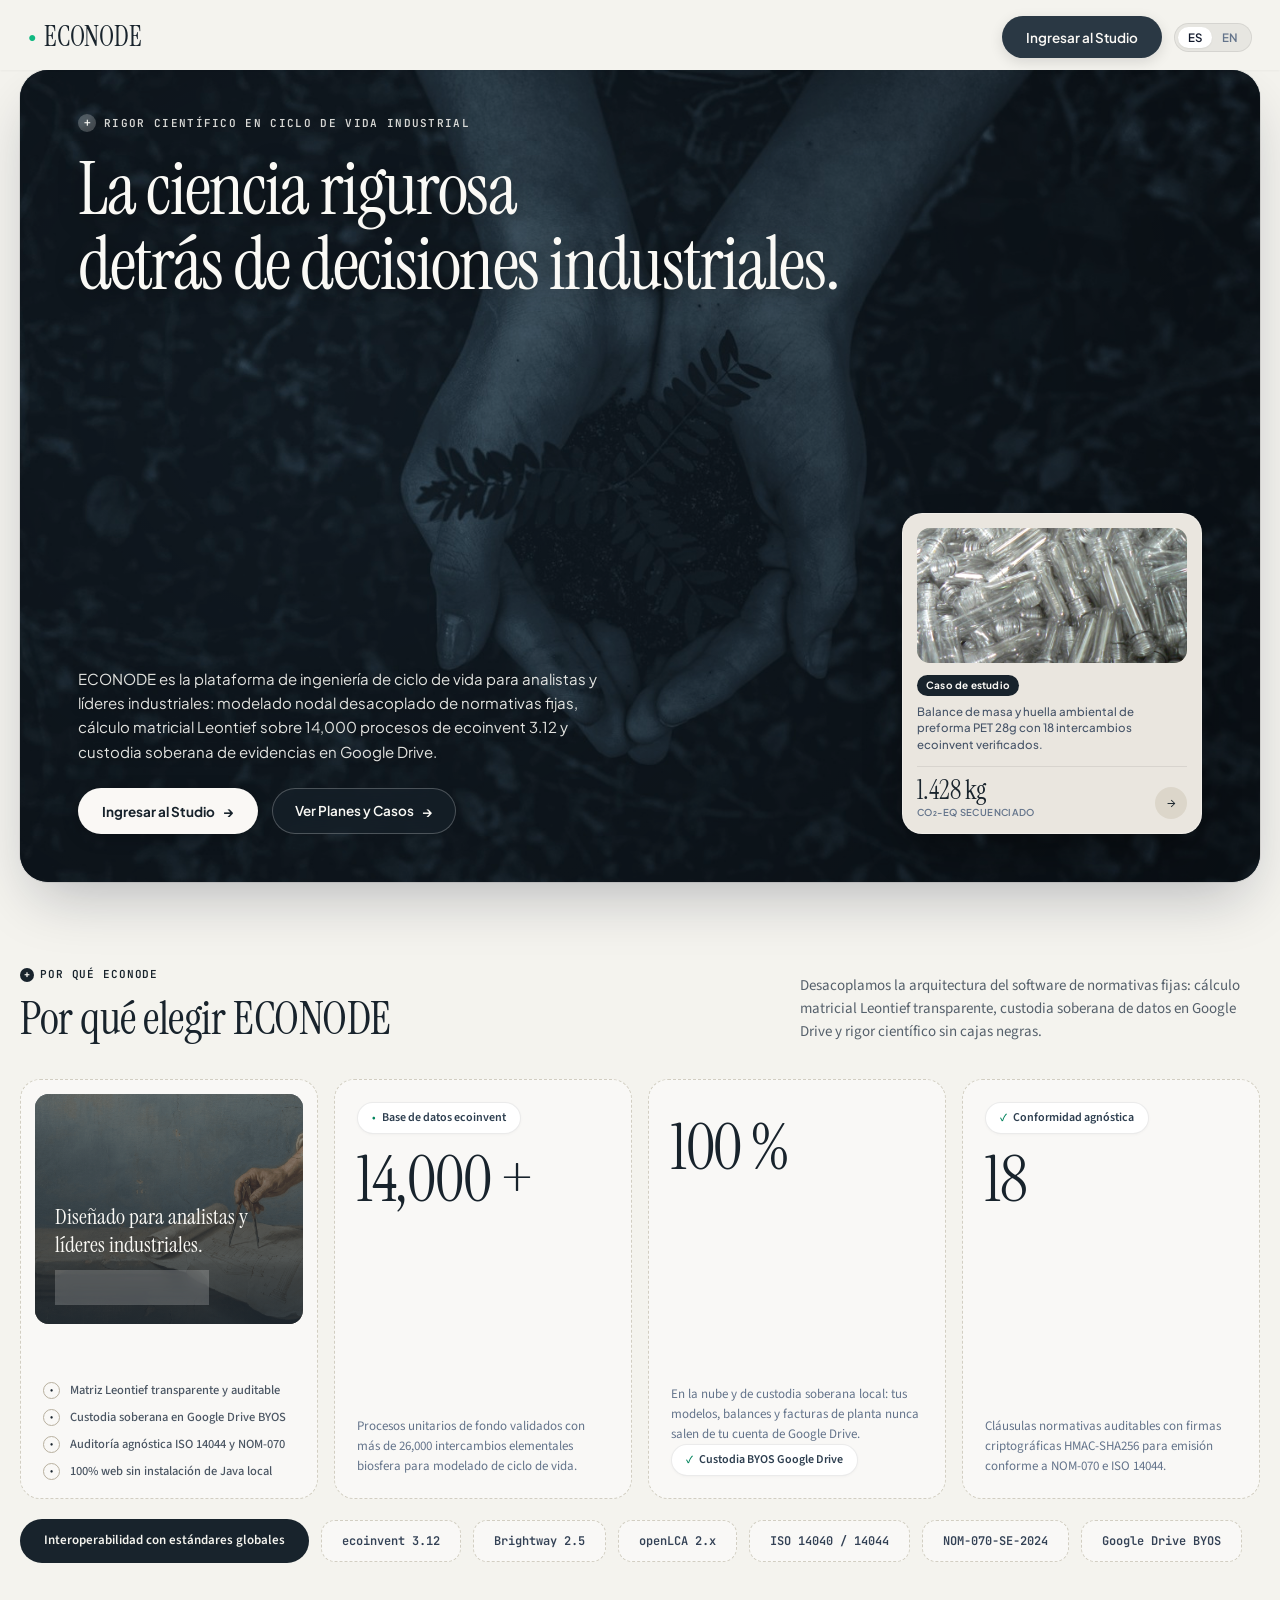
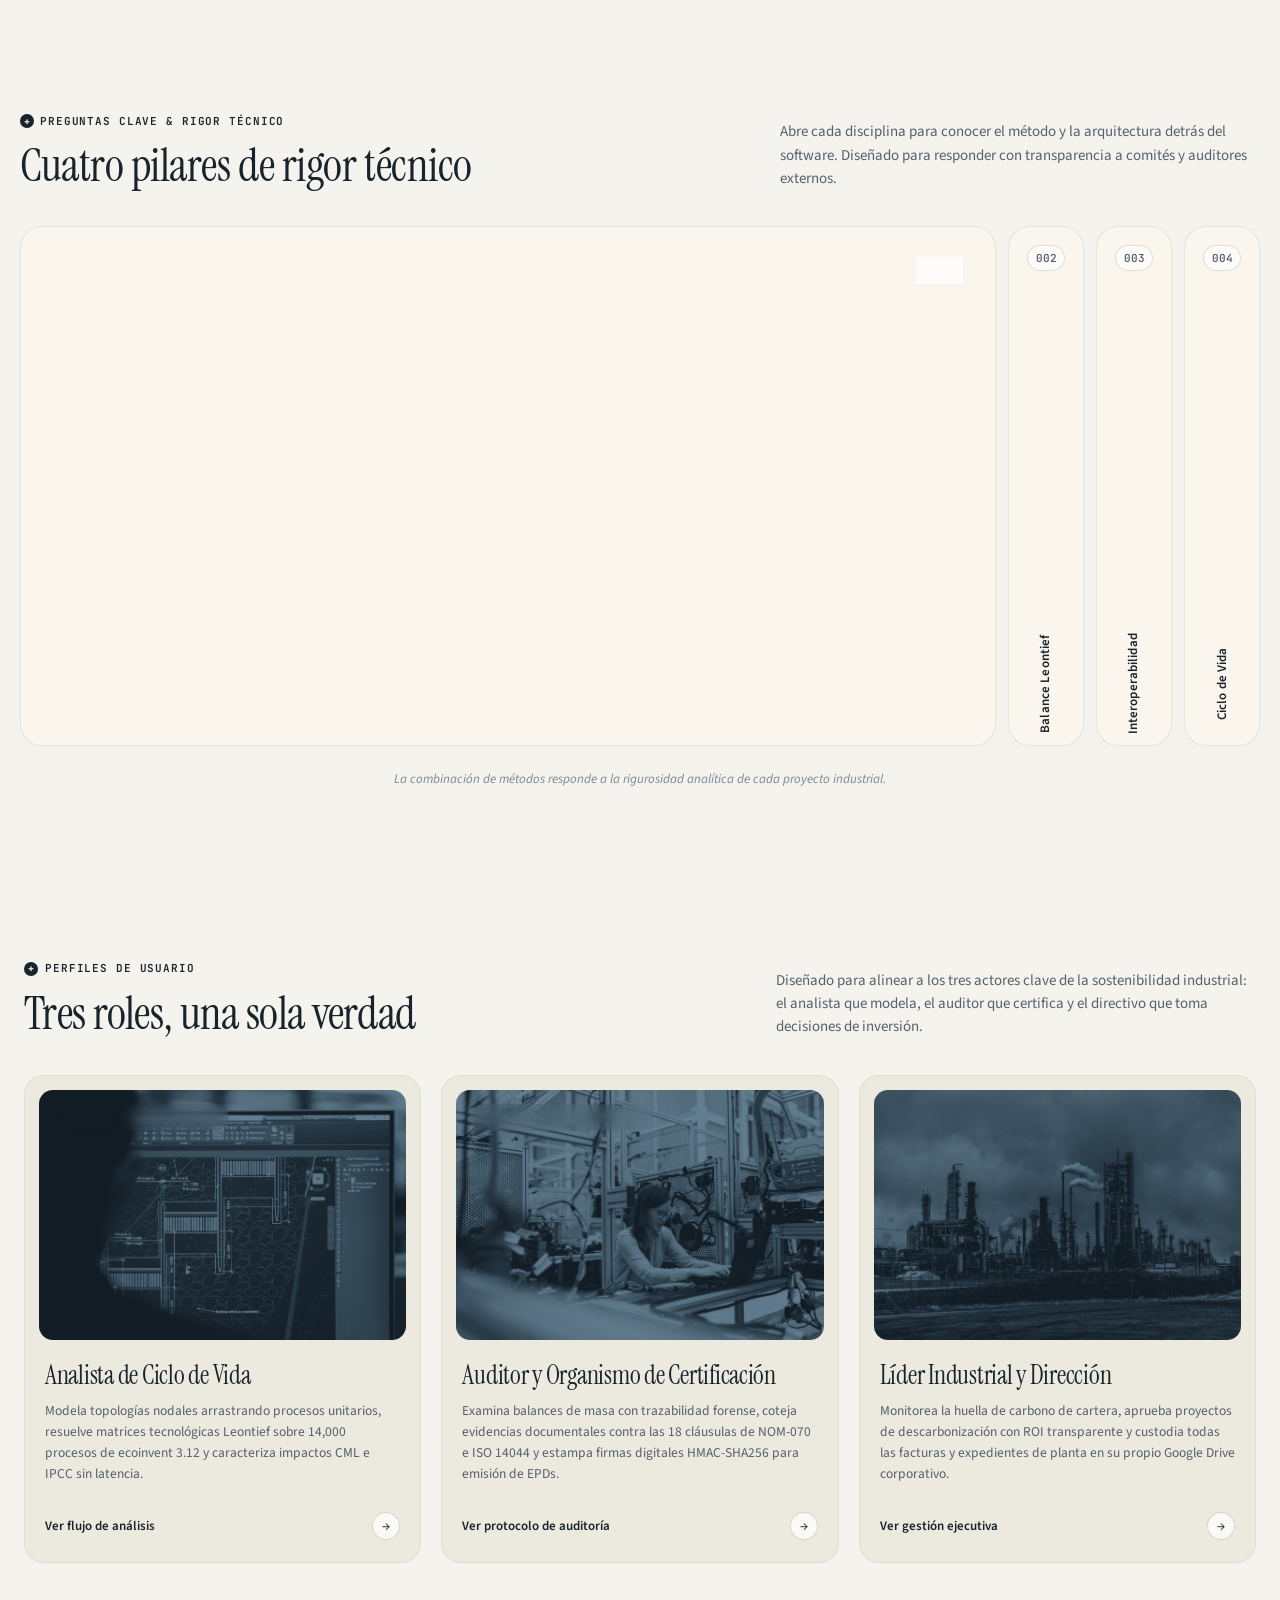
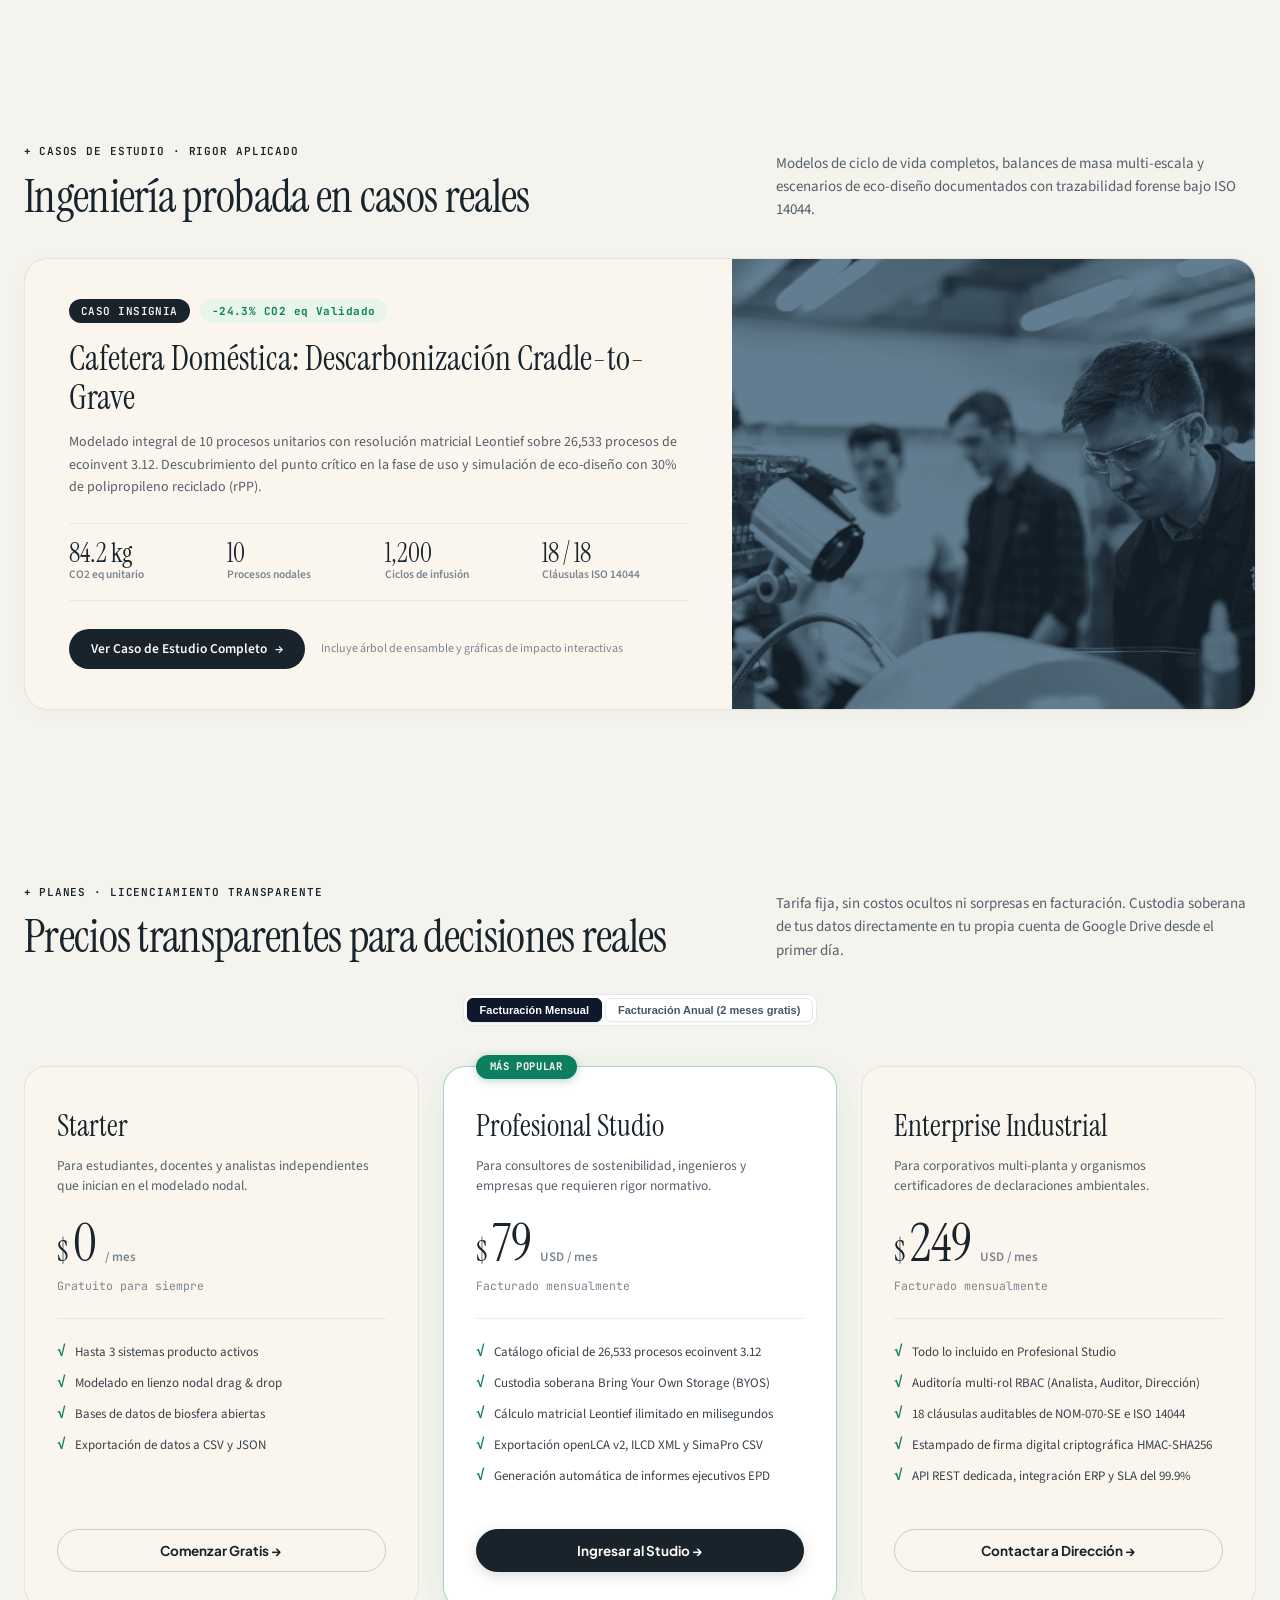
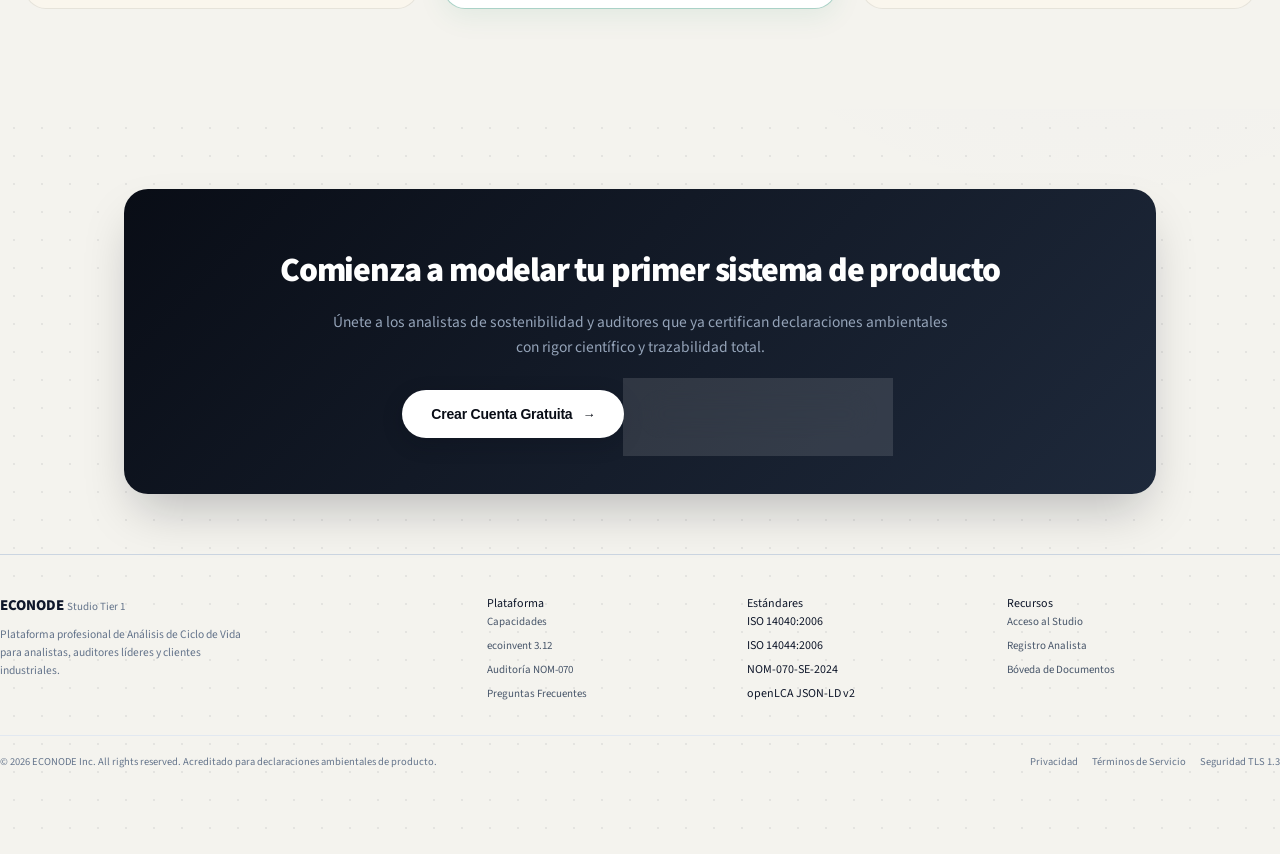
==== commit ef118a59: "feat(waste): complete stoichiometry for open burning, wastewater effluent and simapro water emission" ====
--- a/public/index.html
+++ b/public/index.html
@@ -48,6 +48,9 @@
       <button class="nav-btn" data-view="ghg" id="navBtnGhg" aria-label="GHG Protocol">
         <span data-i18n="nav.ghg">GHG Protocol</span>
       </button>
+      <button class="nav-btn" data-view="waste" id="navBtnWaste" aria-label="Fin de Vida (Doka 2026)">
+        <span data-i18n="waste.nav_btn">Fin de Vida</span>
+      </button>
     </nav>
 
     <!-- Navigation Links (Visible in Landing Mode) -->
@@ -57,6 +60,7 @@
       <a href="#homeProfiles" class="landing-nav-link" id="lnkProfiles" data-i18n="home.nav_profiles">Perfiles</a>
       <a href="#homeCases" class="landing-nav-link" id="lnkCases" data-i18n="home.nav_cases">Casos</a>
       <a href="#homePricing" class="landing-nav-link" id="lnkPricing" data-i18n="home.nav_pricing">Planes</a>
+      <button type="button" class="landing-nav-link" id="lnkWasteTools" onclick="window.EconodeApp ? window.EconodeApp.showView('waste') : (document.querySelectorAll('.view-container').forEach(v => v.style.display='none'), document.getElementById('viewWaste').style.display='block')" style="background:none; border:none; cursor:pointer; font-size:12px; color:var(--text-secondary);" data-i18n="waste.nav_btn">Fin de Vida</button>
     </nav>
 
     <!-- Top Right Actions -->
@@ -1581,7 +1585,7 @@
   <!-- ============================================================= -->
   <main class="view-container" id="viewReport">
     <!-- Tooltip Flotante para Subrayar & Comentar Selección del Auditor -->
-    <div id="reportHighlightTooltip" role="tooltip" style="display: none; position: absolute; background: #0F172A; color: #FFFFFF; border-radius: var(--radius-sm); padding: 5px 10px; font-size: 11px; font-weight: 600; cursor: pointer; z-index: 1000; box-shadow: var(--shadow-md); transform: translate(-50%, -100%);">
+    <div id="reportHighlightTooltip" role="tooltip" data-i18n="report.highlight_tooltip" style="display: none; position: absolute; background: #0F172A; color: #FFFFFF; border-radius: var(--radius-sm); padding: 5px 10px; font-size: 11px; font-weight: 600; cursor: pointer; z-index: 1000; box-shadow: var(--shadow-md); transform: translate(-50%, -100%);">
        Subrayar & Comentar Selección
     </div>
 
@@ -1592,8 +1596,8 @@
         <div class="print-official-header" id="printLcaOfficialHeader" style="display: none;">
           <div style="display: flex; justify-content: space-between; align-items: flex-start; border-bottom: 2px solid #0F172A; padding-bottom: 8pt; margin-bottom: 14pt;">
             <div>
-              <div style="font-size: 16pt; font-weight: 700; color: #0F172A;">ECONODE Studio · Reporte Técnico de Ciclo de Vida</div>
-              <div style="font-size: 9.5pt; color: #475569; margin-top: 2pt;">DECLARACIÓN AMBIENTAL DE PRODUCTO (EPD) & EXPEDIENTE DE AUDITORÍA NOM-070</div>
+              <div style="font-size: 16pt; font-weight: 700; color: #0F172A;" data-i18n="report.inst_title">ECONODE Studio · Reporte Técnico de Ciclo de Vida</div>
+              <div style="font-size: 9.5pt; color: #475569; margin-top: 2pt;" data-i18n="report.inst_subtitle">DECLARACIÓN AMBIENTAL DE PRODUCTO (EPD) & EXPEDIENTE DE AUDITORÍA NOM-070</div>
             </div>
             <div style="text-align: right; font-size: 8.5pt; color: #475569;">
               <div>Ref: <strong>EPD-NOM070-2026-SYS21</strong></div>
@@ -1602,12 +1606,12 @@
             </div>
           </div>
           <div style="display: grid; grid-template-columns: 1fr 1fr; gap: 6pt; margin-bottom: 14pt; font-size: 9pt; background: #F8FAFC; padding: 8pt 10pt; border: 1px solid #CBD5E1; border-radius: 4pt;">
-            <div><strong>Sistema Producto:</strong> Envase PET Circular 500ml (SYS-PET-CIRCULAR-01)</div>
-            <div><strong>Unidad Funcional:</strong> 1.000 u (Botella con tapa y etiqueta)</div>
-            <div><strong>Fabricante / Titular:</strong> BioPack Industrial de México S.A. de C.V.</div>
-            <div><strong>Límites del Sistema:</strong> Cradle-to-Gate (De la cuna a la puerta)</div>
-            <div><strong>Auditor Líder ACV:</strong> Josué Arentería (Acreditado NOM-070)</div>
-            <div><strong>Analista Responsable:</strong> Carla Méndez (BioPack Lab)</div>
+            <div><strong data-i18n="report.lbl_product_system">Sistema Producto:</strong> Envase PET Circular 500ml (SYS-PET-CIRCULAR-01)</div>
+            <div><strong data-i18n="report.lbl_functional_unit">Unidad Funcional:</strong> 1.000 u (Botella con tapa y etiqueta)</div>
+            <div><strong data-i18n="report.lbl_holder">Fabricante / Titular:</strong> BioPack Industrial de México S.A. de C.V.</div>
+            <div><strong data-i18n="report.lbl_boundary">Límites del Sistema:</strong> Cradle-to-Gate (De la cuna a la puerta)</div>
+            <div><strong data-i18n="report.lbl_auditor">Auditor Líder ACV:</strong> Josué Arentería (Acreditado NOM-070)</div>
+            <div><strong data-i18n="report.lbl_analyst">Analista Responsable:</strong> Carla Méndez (BioPack Lab)</div>
           </div>
         </div>
 
@@ -1642,16 +1646,16 @@
 
         <!-- BARRA DE EDICIÓN RICA ESTILO NOTION / WORD -->
         <div id="reportFormattingToolbar" style="display: flex; gap: 6px; align-items: center; padding: 6px 12px; background: #F8FAFC; border: 1px solid var(--border-color); border-radius: var(--radius-md); margin-bottom: 16px; flex-wrap: wrap;">
-          <span style="font-size: 10px; font-weight: 700; color: var(--text-muted); margin-right: 4px;">EDICIÓN:</span>
+          <span style="font-size: 10px; font-weight: 700; color: var(--text-muted); margin-right: 4px;" data-i18n="report.fmt_edition">EDICIÓN:</span>
           <button type="button" class="btn btn-secondary btn-sm" id="btnFmtBold" title="Negrita" style="padding: 2px 8px; font-weight: 700;">B</button>
           <button type="button" class="btn btn-secondary btn-sm" id="btnFmtItalic" title="Cursiva" style="padding: 2px 8px; font-style: italic;">I</button>
           <button type="button" class="btn btn-secondary btn-sm" id="btnFmtUnderline" title="Subrayado" style="padding: 2px 8px; text-decoration: underline;">U</button>
           <div style="height: 16px; width: 1px; background: var(--border-color); margin: 0 4px;"></div>
-          <button type="button" class="btn btn-secondary btn-sm" id="btnFmtHighlightYellow" title="Resaltar Amarillo" style="padding: 2px 8px; background: #FEF08A; color: #854D0E; font-weight: 600;"> Amarillo</button>
-          <button type="button" class="btn btn-secondary btn-sm" id="btnFmtHighlightGreen" title="Resaltar Verde (Conforme)" style="padding: 2px 8px; background: #BBF7D0; color: #166534; font-weight: 600;"> Verde</button>
-          <button type="button" class="btn btn-secondary btn-sm" id="btnFmtClearHighlight" title="Limpiar Resaltado" style="padding: 2px 8px;">&times; Quitar</button>
+          <button type="button" class="btn btn-secondary btn-sm" id="btnFmtHighlightYellow" title="Resaltar Amarillo" style="padding: 2px 8px; background: #FEF08A; color: #854D0E; font-weight: 600;" data-i18n="report.fmt_yellow">Amarillo</button>
+          <button type="button" class="btn btn-secondary btn-sm" id="btnFmtHighlightGreen" title="Resaltar Verde (Conforme)" style="padding: 2px 8px; background: #BBF7D0; color: #166534; font-weight: 600;" data-i18n="report.fmt_green">Verde</button>
+          <button type="button" class="btn btn-secondary btn-sm" id="btnFmtClearHighlight" title="Limpiar Resaltado" style="padding: 2px 8px;">&times; <span data-i18n="report.fmt_clear">Quitar</span></button>
           <div style="height: 16px; width: 1px; background: var(--border-color); margin: 0 4px;"></div>
-          <button type="button" class="btn btn-emerald btn-sm" id="btnSaveReportEdits" title="Guardar cambios del documento" style="padding: 2px 10px; margin-left: auto;"> Guardar Reporte</button>
+          <button type="button" class="btn btn-emerald btn-sm" id="btnSaveReportEdits" title="Guardar cambios del documento" style="padding: 2px 10px; margin-left: auto;" data-i18n="report.save_btn">Guardar Reporte</button>
         </div>
 
         <!-- ÍNDICE DE NAVEGACIÓN DINÁMICO ISO 14040/14044 (TOC BAR) -->
@@ -1669,11 +1673,11 @@
           <!-- CAPITULO 1: INTRODUCCION -->
           <section class="report-chapter-section" id="sec-1-intro">
             <h3 class="report-chapter-title" data-i18n="report.ch1_title">1. Introducción</h3>
-            <p class="report-p">
+            <p class="report-p" data-i18n="report.ch1_desc">
               El presente Análisis de Ciclo de Vida (ACV) evalúa de forma holística y cuantitativa los flujos de masa, energía e impactos ambientales asociados al sistema producto modelado. El informe documenta la metodología, las hipótesis técnicas, los balances de materia y energía y los resultados normalizados para fines de ecodiseño y cumplimiento regulatorio.
             </p>
             <h4 class="report-sub-title" data-i18n="report.ch1_1">1.1 Normas Guía y Marco de Referencia</h4>
-            <p class="report-p">
+            <p class="report-p" data-i18n-html data-i18n="report.ch1_1_desc">
               Este estudio ha sido formulado bajo estricto apego a las normas internacionales <strong>ISO 14040:2006</strong> (Gestión ambiental - Análisis del ciclo de vida - Principios y marco de referencia), <strong>ISO 14044:2006/Amd 2:2020</strong> (Requisitos y directrices), <strong>ISO 14067:2018</strong> (Gases de Efecto Invernadero - Huella de carbono de productos) y la regulación nacional aplicable <strong>NOM-070-SE-2024</strong> (Acreditación y auditoría de declaraciones ambientales en México).
             </p>
           </section>
@@ -1683,51 +1687,51 @@
             <h3 class="report-chapter-title" data-i18n="report.ch2_title">2. Definición de Objetivo y Alcance (Goal & Scope)</h3>
             
             <h4 class="report-sub-title" data-i18n="report.ch2_1">2.1 Objetivo del Estudio (Goal)</h4>
-            <p class="report-p">
+            <p class="report-p" data-i18n-html data-i18n="report.ch2_goal_reasons">
               <strong>2.1.1 Razones para Realizar el Estudio:</strong> Identificar los puntos críticos de impacto ambiental (hotspots) a lo largo de las etapas del ciclo de vida, cuantificar el perfil ambiental del producto frente a formulaciones de referencia y suministrar evidencia técnica auditable.
             </p>
-            <p class="report-p">
+            <p class="report-p" data-i18n-html data-i18n="report.ch2_goal_app">
               <strong>2.1.2 Aplicación Prevista:</strong> Apoyar decisiones de ecodiseño industrial, optimizar el uso de energía eléctrica de la red nacional, respaldar la reducción de mermas y proporcionar la base científica para Declaraciones Ambientales de Producto (EPD).
             </p>
-            <p class="report-p">
+            <p class="report-p" data-i18n-html data-i18n="report.ch2_goal_audience">
               <strong>2.1.3 Audiencia Objetivo:</strong> Equipo de ingeniería y sostenibilidad de la organización titular, clientes corporativos B2B, auditores de certificación y organismos reguladores de verificación ambiental.
             </p>
-            <p class="report-p">
+            <p class="report-p" data-i18n-html data-i18n="report.ch2_goal_comparative">
               <strong>2.1.4 Aseveraciones Comparativas Divulgadas:</strong> En caso de comunicación pública de afirmaciones comparativas entre productos alternativos, el estudio satisface plenamente las exigencias de revisión crítica independiente por panel de partes interesadas conforme a ISO 14044 cláusula 6.
             </p>
 
             <h4 class="report-sub-title" data-i18n="report.ch2_2">2.2 Alcance del Estudio (Scope)</h4>
             <div class="report-callout-box">
-              <strong>2.2.1 Función, Unidad Funcional y Flujo de Referencia:</strong>
+              <strong data-i18n="report.ch2_fu_heading">2.2.1 Función, Unidad Funcional y Flujo de Referencia:</strong>
               <div style="margin-top: 4px;">
-                La Unidad Funcional (UF) se define como: <strong id="reportDynamicFu" style="color: #059669;">1.000 kg / unidad de producto terminado</strong> puesto en planta con especificaciones técnicas estándar de resistencia mecánica y propiedades funcionales verificadas.
-              </div>
-            </div>
-            <p class="report-p" id="reportSystemBoundaryText">
+                <span data-i18n="report.ch2_fu_intro">La Unidad Funcional (UF) se define como: </span><strong id="reportDynamicFu" style="color: #059669;">1.000 kg / unidad de producto terminado</strong><span data-i18n="report.ch2_fu_suffix"> puesto en planta con especificaciones técnicas estándar de resistencia mecánica y propiedades funcionales verificadas.</span>
+              </div>
+            </div>
+            <p class="report-p" id="reportSystemBoundaryText" data-i18n-html data-i18n="report.ch2_boundary_desc">
               <strong>2.2.2 Límites del Sistema:</strong> Enfoque <em>Cradle-to-Gate</em> (de la cuna a la puerta de planta). Se incluyen las operaciones de extracción y refino de resinas base, manufactura y transporte de insumos auxiliares, generación eléctrica, transporte de materias primas a planta, procesos unitarios de producción, tratamiento de mermas internas y emisiones directas al aire y agua.
             </p>
-            <p class="report-p">
+            <p class="report-p" data-i18n-html data-i18n="report.ch2_cutoff_desc">
               <strong>2.2.3 Criterios de Corte (Cut-off Criteria):</strong> Se aplica un umbral de corte del 1% en masa y contenido energético acumulado, con un límite global acumulado de flujos no modelados inferior al 5%. No se excluye ningún flujo secundario que posea potencial de toxicidad o ecotoxicidad significativo.
             </p>
-            <p class="report-p">
+            <p class="report-p" data-i18n-html data-i18n="report.ch2_excluded_desc">
               <strong>2.2.4 Procesos Excluidos:</strong> Se excluyen del límite de modelado la amortización de infraestructura civil fabril con vida útil superior a 30 años, la maquinaria mayor de planta no amortizable al lote de producción y el desplazamiento del personal administrativo, de acuerdo con las Reglas de Categoría de Producto (PCR) sectoriales.
             </p>
-            <p class="report-p">
+            <p class="report-p" data-i18n-html data-i18n="report.ch2_allocation_desc">
               <strong>2.2.5 Reglas de Asignación (Allocation):</strong> Conforme a la jerarquía de ISO 14044, se evita la asignación mediante subdivisión de procesos y balances de masa físicos. Para los co-productos y mermas con valor comercial se aplica asignación por masa o asignación económica justificada.
             </p>
-            <p class="report-p">
+            <p class="report-p" data-i18n-html data-i18n="report.ch2_sensitivity_desc">
               <strong>2.2.6 Análisis de Sensibilidad Planteado:</strong> Se evalúa la robustez de las conclusiones ante variaciones en el porcentaje de material reciclado incorporado (20% a 85%), escenarios de mix eléctrico regional y fluctuaciones en distancias de flete carretero.
             </p>
-            <p class="report-p" id="reportCalculationToolText">
+            <p class="report-p" id="reportCalculationToolText" data-i18n-html data-i18n="report.ch2_calc_tool_desc">
               <strong>2.2.7 Herramienta y Motor de Cálculo:</strong> Modelado y cálculo ejecutado con <strong>ECONODE Studio Engine v2.0</strong>, empleando matrices tecnológicas y matrices de intervención con inversión analítica (Brightway2 / Leontief core) y exportación compatible con openLCA y SimaPro.
             </p>
-            <p class="report-p">
+            <p class="report-p" data-i18n-html data-i18n="report.ch2_lcia_method_desc">
               <strong>2.2.8 Método de Evaluación de Impacto (LCIA):</strong> Se aplican los métodos estandarizados <strong>ReCiPe 2016 Midpoint (H)</strong>, <strong>Environmental Footprint EF 3.1</strong> y <strong>TRACI 2.1</strong> con caracterización obligatoria de GWP100 (IPCC AR6).
             </p>
-            <p class="report-p">
+            <p class="report-p" data-i18n-html data-i18n="report.ch2_data_quality_desc">
               <strong>2.2.9 Requisitos de Calidad de Datos:</strong> Información primaria con representatividad temporal no superior a 3 años, trazabilidad geográfica regional y verificación mediante Matriz Pedigree de aseguramiento de calidad.
             </p>
-            <p class="report-p">
+            <p class="report-p" data-i18n-html data-i18n="report.ch2_critical_review_desc">
               <strong>2.2.10 Revisión Crítica Independiente:</strong> Expediente formulado para su verificación por Tercero Independiente de acuerdo con ISO/IEC 17029 e ISO 14044 Cláusula 6.
             </p>
           </section>
@@ -1737,29 +1741,29 @@
             <h3 class="report-chapter-title" data-i18n="report.ch3_title">3. Análisis de Inventario de Ciclo de Vida (LCI)</h3>
             
             <h4 class="report-sub-title" data-i18n="report.ch3_1">3.1 Procedimiento de Recolección de Datos</h4>
-            <p class="report-p">
+            <p class="report-p" data-i18n-html data-i18n="report.ch3_data_types">
               <strong>3.1.1 Tipos de Datos:</strong> Se distinguen datos primarios de planta (consumos de electricidad CFE, pesaje de resinas, mermas de inyección/soplado y kilometraje de transporte de entrega) y datos secundarios de bases de datos internacionales verificadas.
             </p>
-            <p class="report-p">
+            <p class="report-p" data-i18n-html data-i18n="report.ch3_questionnaires">
               <strong>3.1.2 Cuestionarios y Evidencias de Planta:</strong> Los insumos y rendimientos fueron auditados a partir de recibos oficiales de CFE, facturas de compras de materias primas y manifiestos de disposición final custodiados de forma inmutable en la Bóveda de Documentos.
             </p>
 
             <h4 class="report-sub-title" data-i18n="report.ch3_2">3.2 Inventario del Ciclo de Vida y Supuestos</h4>
-            <p class="report-p">
+            <p class="report-p" data-i18n-html data-i18n="report.ch3_transport_desc">
               <strong>3.2.1 Rutas de Transporte y Logística:</strong> Fletes de materias primas y distribución modelados con tractocamión diésel Euro IV/V (16-32 toneladas métricas) sobre rutas pavimentadas estándar, considerando factores de carga media del 70%.
             </p>
-            <p class="report-p">
+            <p class="report-p" data-i18n="report.ch3_processes_desc">
               <strong>3.2.2 Procesos Unitarios y Balances de Masa:</strong> La siguiente tabla resume las etapas modeladas en el lienzo de ECONODE Studio con sus flujos de referencia, consumos de insumos, generación de scrap/mermas y emisiones:
             </p>
             <!-- Tabla de Procesos y Balances -->
             <table class="data-table" style="margin-bottom: 20px;" id="reportProcessesTable">
               <thead>
                 <tr>
-                  <th>Etapa del Ciclo</th>
-                  <th>Flujo de Referencia (UF)</th>
-                  <th>Insumos Principales</th>
-                  <th>Residuo / Scrap</th>
-                  <th>Emisión Elemental</th>
+                  <th data-i18n="report.th_cycle_stage">Etapa del Ciclo</th>
+                  <th data-i18n="report.th_ref_flow">Flujo de Referencia (UF)</th>
+                  <th data-i18n="report.th_main_inputs">Insumos Principales</th>
+                  <th data-i18n="report.th_waste_scrap">Residuo / Scrap</th>
+                  <th data-i18n="report.th_elementary_em">Emisión Elemental</th>
                 </tr>
               </thead>
               <tbody id="reportBodyProcesses">
@@ -1767,20 +1771,20 @@
               </tbody>
             </table>
 
-            <p class="report-p">
+            <p class="report-p" data-i18n-html data-i18n="report.ch3_background_desc">
               <strong>3.2.3 Conjuntos de Datos de Fondo (Background Datasets):</strong> Los procesos de upstream (extracción de petróleo, síntesis de polímeros vírgenes y catalizadores) se alimentan de la base de datos oficial <strong>ecoinvent 3.12 (Cut-off Unit)</strong>.
             </p>
-            <p class="report-p">
+            <p class="report-p" data-i18n="report.ch3_consolidated_desc">
               <strong>3.2.4 Inventario Consolidado (LCI):</strong> Consolidación de todos los insumos tecnosféricos y salidas biosféricas del sistema producto:
             </p>
             <!-- Tabla LCI Consolidado -->
             <table class="data-table" style="margin-bottom: 20px;" id="reportLciTable">
               <thead>
                 <tr>
-                  <th>Insumo / Emisión</th>
-                  <th>Valor Unitario</th>
-                  <th>Unidad</th>
-                  <th>Estado Verificado</th>
+                  <th data-i18n="report.th_lci_input_emission">Insumo / Emisión</th>
+                  <th data-i18n="report.th_lci_unit_value">Valor Unitario</th>
+                  <th data-i18n="report.th_lci_unit">Unidad</th>
+                  <th data-i18n="report.th_lci_verified_status">Estado Verificado</th>
                 </tr>
               </thead>
               <tbody id="reportBodyLciConsolidated">
@@ -1788,7 +1792,7 @@
               </tbody>
             </table>
 
-            <p class="report-p">
+            <p class="report-p" data-i18n="report.ch3_scenarios_desc">
               <strong>3.2.5 Escenarios para Análisis de Sensibilidad:</strong> Se contrastan la formulación base y configuraciones con tasas de incorporación de resina post-consumo al 20%, 50% y 85%, así como esquemas de autogeneración solar in situ.
             </p>
           </section>
@@ -1798,19 +1802,19 @@
             <h3 class="report-chapter-title" data-i18n="report.ch4_title">4. Resultados de Evaluación de Impacto (LCIA)</h3>
             
             <h4 class="report-sub-title" data-i18n="report.ch4_1">4.1 Resultados Caracterizados por Categoría</h4>
-            <p class="report-p">
+            <p class="report-p" data-i18n="report.ch4_char_desc">
               Resultados ambientales normalizados calculados para la Unidad Funcional mediante factores de caracterización validados:
             </p>
             <div class="epd-table-wrap" style="margin-bottom: 16px;">
               <table class="data-table epd-dense-table epd-numeric-table" id="reportLciaResultsTable">
                 <thead>
                   <tr>
-                    <th style="text-align: left;">Categoría de Impacto</th>
-                    <th style="text-align: left;">Indicador Metodológico</th>
-                    <th>Unidad</th>
-                    <th>Impacto Total</th>
-                    <th>Línea Base</th>
-                    <th>Escenario Optimizado</th>
+                    <th style="text-align: left;" data-i18n="report.th_lcia_category">Categoría de Impacto</th>
+                    <th style="text-align: left;" data-i18n="report.th_lcia_indicator">Indicador Metodológico</th>
+                    <th data-i18n="report.th_lcia_unit">Unidad</th>
+                    <th data-i18n="report.th_lcia_total">Impacto Total</th>
+                    <th data-i18n="report.th_lcia_baseline">Línea Base</th>
+                    <th data-i18n="report.th_lcia_optimized">Escenario Optimizado</th>
                   </tr>
                 </thead>
                 <tbody id="reportBodyLciaResults">
@@ -1820,18 +1824,18 @@
             </div>
 
             <h4 class="report-sub-title" data-i18n="report.ch4_2">4.2 Análisis de Contribución por Etapa y Proceso</h4>
-            <p class="report-p">
+            <p class="report-p" data-i18n="report.ch4_contrib_desc">
               Distribución porcentual de cargas ambientales entre los procesos del ciclo de vida para identificar prioridades de mitigación:
             </p>
             <div class="epd-table-wrap" style="margin-bottom: 16px;">
               <table class="data-table epd-dense-table" id="reportContributionTable">
                 <thead>
                   <tr>
-                    <th style="text-align: left;">Etapa / Proceso Unitario</th>
-                    <th style="text-align: left;">Insumo Dominante</th>
-                    <th>Aporte Relativo (%)</th>
-                    <th style="min-width: 140px;">Distribución Visual</th>
-                    <th>Prioridad (Pareto 80/20)</th>
+                    <th style="text-align: left;" data-i18n="report.th_contrib_stage">Etapa / Proceso Unitario</th>
+                    <th style="text-align: left;" data-i18n="report.th_contrib_key_input">Insumo Dominante</th>
+                    <th data-i18n="report.th_contrib_relative_share">Aporte Relativo (%)</th>
+                    <th style="min-width: 140px;" data-i18n="report.th_contrib_visual">Distribución Visual</th>
+                    <th data-i18n="report.th_contrib_pareto">Prioridad (Pareto 80/20)</th>
                   </tr>
                 </thead>
                 <tbody id="reportBodyContribution">
@@ -1846,31 +1850,31 @@
             <h3 class="report-chapter-title" data-i18n="report.ch5_title">5. Interpretación del Ciclo de Vida</h3>
             
             <h4 class="report-sub-title" data-i18n="report.ch5_1">5.1 Hallazgos Principales y Puntos Críticos (Hotspots)</h4>
-            <p class="report-p">
+            <p class="report-p" data-i18n="report.ch5_findings_desc">
               El análisis confirma que la mayor contribución al potencial de calentamiento global (GWP100) y al agotamiento de recursos fósiles radica en la síntesis de materiales vírgenes y el consumo eléctrico en planta. La sustitución por resinas post-consumo recicladas y la adopción de esquemas de eficiencia energética representan los vectores más eficaces para abatir la huella ambiental.
             </p>
 
             <h4 class="report-sub-title" data-i18n="report.ch5_2">5.2 Evaluación de Integridad, Incertidumbre y Calidad</h4>
-            <p class="report-p">
+            <p class="report-p" data-i18n-html data-i18n="report.ch5_sens_desc">
               <strong>5.2.1 Análisis de Sensibilidad:</strong> La variación de las distancias logísticas en un ±30% produce una fluctuación inferior al 3.5% en la huella total, lo cual ratifica la estabilidad de las conclusiones frente a incertidumbres de flete.
             </p>
-            <p class="report-p">
+            <p class="report-p" data-i18n-html data-i18n="report.ch5_pedigree_desc">
               <strong>5.2.2 Evaluación de Calidad de Datos (Matriz Pedigree):</strong> Los datos primarios obtuvieron una calificación promedio ponderada de 4.3 sobre 5.0 en la Matriz Pedigree, reflejando alta precisión temporal, representatividad geográfica local y documentación auditable.
             </p>
-            <p class="report-p">
+            <p class="report-p" data-i18n-html data-i18n="report.ch5_uncertainty_desc">
               <strong>5.2.3 Análisis de Incertidumbre:</strong> La propagación de incertidumbre paramétrica arroja un coeficiente de variación inferior al 7.8% para las emisiones de GEI en el ciclo de vida.
             </p>
             <div style="display: flex; gap: 16px; margin: 12px 0; flex-wrap: wrap;">
               <div style="display: flex; align-items: center; gap: 8px;">
-                <span style="font-size: 11px; font-weight: 700; color: #334155;">5.2.4 Verificación de Exhaustividad:</span>
-                <span class="badge-pill badge-emerald" id="reportCompletenessBadge">✓ 100% Balances y Flujos Verificados</span>
+                <span style="font-size: 11px; font-weight: 700; color: #334155;" data-i18n="report.ch5_completeness_label">5.2.4 Verificación de Exhaustividad:</span>
+                <span class="badge-pill badge-emerald" id="reportCompletenessBadge" data-i18n="report.ch5_completeness_badge">✓ 100% Balances y Flujos Verificados</span>
               </div>
               <div style="display: flex; align-items: center; gap: 8px;">
-                <span style="font-size: 11px; font-weight: 700; color: #334155;">5.2.5 Verificación de Consistencia:</span>
-                <span class="badge-pill badge-emerald" id="reportConsistencyBadge">✓ Reglas Homogéneas ISO 14044</span>
-              </div>
-            </div>
-            <p class="report-p">
+                <span style="font-size: 11px; font-weight: 700; color: #334155;" data-i18n="report.ch5_consistency_label">5.2.5 Verificación de Consistencia:</span>
+                <span class="badge-pill badge-emerald" id="reportConsistencyBadge" data-i18n="report.ch5_consistency_badge">✓ Reglas Homogéneas ISO 14044</span>
+              </div>
+            </div>
+            <p class="report-p" data-i18n-html data-i18n="report.ch5_limitations_desc">
               <strong>5.2.6 Limitaciones del Estudio:</strong> Los resultados reflejan la configuración técnica y operacional descrita. No deben extrapolarse directamente a plantas con tecnología de inyección hidráulica obsoleta o a geografías con matrices eléctricas distintas a la red nacional evaluada.
             </p>
           </section>
@@ -1880,34 +1884,34 @@
             <h3 class="report-chapter-title" data-i18n="report.ch6_title">6. Conclusiones y Recomendaciones</h3>
             
             <h4 class="report-sub-title" data-i18n="report.ch6_1">6.1 Conclusiones del Estudio</h4>
-            <p class="report-p">
+            <p class="report-p" data-i18n="report.ch6_conclusions_desc">
               El estudio de Análisis de Ciclo de Vida demuestra que el producto modelado cumple cabalmente con los criterios metodológicos de ISO 14040, ISO 14044 y NOM-070-SE-2024. Los balances de masa y energía son consistentes, y el expediente documenta con rigor técnico cada insumo y factor aplicado.
             </p>
 
             <h4 class="report-sub-title" data-i18n="report.ch6_2">6.2 Recomendaciones de Ecodiseño y Mitigación</h4>
-            <p class="report-p">
+            <p class="report-p" data-i18n="report.ch6_recommendations_desc">
               Se recomienda implementar una hoja de ruta con tres prioridades estratégicas: (1) Incrementar el contenido de resina reciclada certificada en al menos un 25% adicional en formulaciones sucesivas; (2) Migrar hacia contratos de suministro con energía limpia verificada; y (3) Mantener la custodia digital de facturas y manifiestos en la Bóveda de Documentos para facilitar auditorías de seguimiento.
             </p>
 
             <!-- TARJETA DE FIRMAS FORMALES DE AUDITORIA -->
             <div id="reportSignOffCard" style="background: #F8FAFC; border: 1px solid #CBD5E1; border-radius: var(--radius-md); padding: 14px 18px; margin-top: 20px;">
               <div style="font-size: 11.5px; font-weight: 700; color: #0F172A; margin-bottom: 6px; display: flex; align-items: center; justify-content: space-between;">
-                <span>Dictamen Técnico y Cierre de Expediente de Auditoría</span>
-                <span class="badge-pill badge-emerald">Conforme NOM-070 / ISO 14044</span>
+                <span data-i18n="report.sign_card_title">Dictamen Técnico y Cierre de Expediente de Auditoría</span>
+                <span class="badge-pill badge-emerald" data-i18n="report.sign_card_badge">Conforme NOM-070 / ISO 14044</span>
               </div>
               <div style="display: grid; grid-template-columns: 1fr 1fr; gap: 20px; margin-top: 14px; font-size: 10.5px; color: #334155;">
                 <div style="border-top: 1px dashed #94A3B8; padding-top: 8px;">
-                  <div><strong>Elaboró (Analista de ACV):</strong> <span id="reportSignAnalystName">Carla Méndez</span></div>
-                  <div style="color: #64748B; margin-top: 2px;">Especialista en Modelado de Ciclo de Vida</div>
+                  <div><strong data-i18n="report.sign_analyst_lead">Elaboró (Analista de ACV):</strong> <span id="reportSignAnalystName">Carla Méndez</span></div>
+                  <div style="color: #64748B; margin-top: 2px;" data-i18n="report.sign_analyst_role">Especialista en Modelado de Ciclo de Vida</div>
                   <div style="color: #64748B;">BioPack Industrial S.A. de C.V.</div>
                 </div>
                 <div style="border-top: 1px dashed #94A3B8; padding-top: 8px;">
-                  <div><strong>Verificó (Auditor Líder Independiente):</strong> <span id="reportSignAuditorName">Dr. Roberto Silva</span></div>
-                  <div style="color: #64748B; margin-top: 2px;">Auditor Certificado ISO 14040 / ISO 14044</div>
+                  <div><strong data-i18n="report.sign_auditor_lead">Verificó (Auditor Líder Independiente):</strong> <span id="reportSignAuditorName">Dr. Roberto Silva</span></div>
+                  <div style="color: #64748B; margin-top: 2px;" data-i18n="report.sign_auditor_role">Auditor Certificado ISO 14040 / ISO 14044</div>
                   <div style="color: #64748B;">EcoCert Internacional S.C.</div>
                 </div>
               </div>
-              <div style="margin-top: 12px; font-size: 9.5px; color: #64748B; border-top: 1px solid #E2E8F0; padding-top: 8px; font-family: monospace;" id="reportSealInfo">
+              <div style="margin-top: 12px; font-size: 9.5px; color: #64748B; border-top: 1px solid #E2E8F0; padding-top: 8px; font-family: monospace;" id="reportSealInfo" data-i18n="report.crypto_seal_static">
                 Sello Criptográfico SHA-256: 7A3F9B12E84D01C6A9E482B7D501FA42 · Verificado en ECONODE Studio Tier 1
               </div>
             </div>
@@ -2130,7 +2134,7 @@
               <div class="epd-section-header">
                 <h3 data-i18n="ghg_rep.sec1_title">1. Información Organizacional y Límites del Inventario</h3>
               </div>
-              <p style="font-size: 11.5px; color: var(--text-secondary); line-height: 1.55; margin-bottom: 12px;">
+              <p style="font-size: 11.5px; color: var(--text-secondary); line-height: 1.55; margin-bottom: 12px;" data-i18n-html data-i18n="ghg_rep.sec1_desc">
                 Inventario corporativo estructurado conforme al <strong>GHG Protocol Corporate Accounting and Reporting Standard</strong>. Establece la contabilidad de gases de efecto invernadero para el ejercicio fiscal declarado:
               </p>
               <div style="display: grid; grid-template-columns: repeat(auto-fit, minmax(200px, 1fr)); gap: 10px; margin-bottom: 14px; background: #F8FAFC; padding: 12px 14px; border: 1px solid #E2E8F0; border-radius: var(--radius-md);">
@@ -2143,15 +2147,15 @@
                   <div style="font-size: 13px; font-weight: 700; color: #0F172A;"><span id="ghgDocRepYear">--</span> (Base: <span id="ghgDocBaseYear">--</span>)</div>
                 </div>
                 <div>
-                  <div style="font-size: 10px; font-weight: 700; color: #64748B; text-transform: uppercase;">Enfoque de Consolidación</div>
+                  <div style="font-size: 10px; font-weight: 700; color: #64748B; text-transform: uppercase;" data-i18n="ghg_rep.consolidation_approach">Enfoque de Consolidación</div>
                   <div style="font-size: 13px; font-weight: 700; color: #059669;" id="ghgDocConsolidation">Control Operacional</div>
                 </div>
                 <div>
-                  <div style="font-size: 10px; font-weight: 700; color: #64748B; text-transform: uppercase;">Jurisdicción / País</div>
+                  <div style="font-size: 10px; font-weight: 700; color: #64748B; text-transform: uppercase;" data-i18n="ghg_rep.jurisdiction_country">Jurisdicción / País</div>
                   <div style="font-size: 13px; font-weight: 700; color: #0F172A;" id="ghgDocCountry">México (MX)</div>
                 </div>
               </div>
-              <p id="ghgDocOrgNotes" style="font-size: 11.5px; color: var(--text-secondary); line-height: 1.55;">
+              <p id="ghgDocOrgNotes" style="font-size: 11.5px; color: var(--text-secondary); line-height: 1.55;" data-i18n="ghg_rep.sec1_org_notes">
                 El inventario cubre la totalidad de operaciones directas, naves industriales, centros de distribución y flotillas comerciales sobre las que la empresa ejerce control operacional directo e indirecto.
               </p>
             </section>
@@ -2161,18 +2165,18 @@
               <div class="epd-section-header">
                 <h3 data-i18n="ghg_rep.sec2_title">2. Resumen Consolidado de Emisiones por Alcance y Gas</h3>
               </div>
-              <p style="font-size: 11.5px; color: var(--text-secondary); line-height: 1.55; margin-bottom: 12px;">
+              <p style="font-size: 11.5px; color: var(--text-secondary); line-height: 1.55; margin-bottom: 12px;" data-i18n="ghg_rep.sec2_desc">
                 Emisiones consolidadas expresadas en toneladas métricas de dioxido de carbono equivalente (tCO2e), calculadas con factores de caracterizacion GWP a 100 anos del IPCC Sexto Informe de Evaluacion (AR6):
               </p>
               <div class="epd-table-wrap" style="margin-bottom: 14px;">
                 <table class="data-table epd-dense-table epd-numeric-table">
                   <thead>
                     <tr>
-                      <th style="text-align: left;">Alcance / Metodología</th>
-                      <th>Emisiones (tCO2e)</th>
-                      <th>% del Total</th>
-                      <th>Calidad de Datos Dominante</th>
-                      <th style="text-align: left;">Estado Contable</th>
+                      <th style="text-align: left;" data-i18n="ghg_rep.th_scope_methodology">Alcance / Metodología</th>
+                      <th data-i18n="ghg_rep.th_emissions_tco2e">Emisiones (tCO2e)</th>
+                      <th data-i18n="ghg_rep.th_pct_total">% del Total</th>
+                      <th data-i18n="ghg_rep.th_dominant_quality">Calidad de Datos Dominante</th>
+                      <th style="text-align: left;" data-i18n="ghg_rep.th_accounting_status">Estado Contable</th>
                     </tr>
                   </thead>
                   <tbody id="ghgSummaryTableBody">
@@ -2185,11 +2189,11 @@
                 <table class="data-table epd-dense-table epd-numeric-table">
                   <thead>
                     <tr>
-                      <th style="text-align: left;">Gas de Efecto Invernadero</th>
-                      <th>Fórmula Química</th>
-                      <th>GWP 100 años (IPCC AR6)</th>
-                      <th>Masa Emitida (t)</th>
-                      <th>Emisiones Totales (tCO2e)</th>
+                      <th style="text-align: left;" data-i18n="ghg_rep.th_ghg_gas">Gas de Efecto Invernadero</th>
+                      <th data-i18n="ghg_rep.th_chem_formula">Fórmula Química</th>
+                      <th data-i18n="ghg_rep.th_gwp_ar6">GWP 100 años (IPCC AR6)</th>
+                      <th data-i18n="ghg_rep.th_mass_t">Masa Emitida (t)</th>
+                      <th data-i18n="ghg_rep.th_total_tco2e">Emisiones Totales (tCO2e)</th>
                     </tr>
                   </thead>
                   <tbody id="ghgGasesTableBody">
@@ -2204,20 +2208,20 @@
               <div class="epd-section-header">
                 <h3 data-i18n="ghg_rep.sec3_title">3. Alcance 1: Emisiones Directas de la Operación</h3>
               </div>
-              <p style="font-size: 11.5px; color: var(--text-secondary); line-height: 1.55; margin-bottom: 12px;">
+              <p style="font-size: 11.5px; color: var(--text-secondary); line-height: 1.55; margin-bottom: 12px;" data-i18n="ghg_rep.sec3_desc">
                 Emisiones derivadas del consumo de combustibles en equipos fijos, transporte propio, reacciones quimicas de manufactura y fugas de refrigerantes:
               </p>
               <div class="epd-table-wrap">
                 <table class="data-table epd-dense-table epd-numeric-table">
                   <thead>
                     <tr>
-                      <th style="text-align: left;">Categoría Alcance 1</th>
-                      <th style="text-align: left;">Actividad / Fuente</th>
-                      <th>Consumo Anual</th>
-                      <th>Unidad</th>
-                      <th>Factor de Emisión</th>
-                      <th>tCO2e</th>
-                      <th>Calidad</th>
+                      <th style="text-align: left;" data-i18n="ghg_rep.th_s1_category">Categoría Alcance 1</th>
+                      <th style="text-align: left;" data-i18n="ghg_rep.th_s1_activity">Actividad / Fuente</th>
+                      <th data-i18n="ghg_rep.th_s1_consumption">Consumo Anual</th>
+                      <th data-i18n="ghg_rep.th_s1_unit">Unidad</th>
+                      <th data-i18n="ghg_rep.th_s1_factor">Factor de Emisión</th>
+                      <th data-i18n="ghg_rep.th_s1_tco2e">tCO2e</th>
+                      <th data-i18n="ghg_rep.th_s1_quality">Calidad</th>
                     </tr>
                   </thead>
                   <tbody id="ghgScope1TableBody">
@@ -2239,12 +2243,12 @@
                 <table class="data-table epd-dense-table epd-numeric-table">
                   <thead>
                     <tr>
-                      <th style="text-align: left;">Enfoque de Reporte Alcance 2</th>
-                      <th>Consumo (MWh)</th>
-                      <th>Factor de Red / Residual</th>
-                      <th>Instrumento Contractual</th>
-                      <th>Emisiones (tCO2e)</th>
-                      <th>Diferencial vs Red</th>
+                      <th style="text-align: left;" data-i18n="ghg_rep.th_s2_approach">Enfoque de Reporte Alcance 2</th>
+                      <th data-i18n="ghg_rep.th_s2_mwh">Consumo (MWh)</th>
+                      <th data-i18n="ghg_rep.th_s2_grid_factor">Factor de Red / Residual</th>
+                      <th data-i18n="ghg_rep.th_s2_instrument">Instrumento Contractual</th>
+                      <th data-i18n="ghg_rep.th_s2_emissions">Emisiones (tCO2e)</th>
+                      <th data-i18n="ghg_rep.th_s2_diff">Diferencial vs Red</th>
                     </tr>
                   </thead>
                   <tbody id="ghgScope2TableBody">
@@ -2262,20 +2266,20 @@
               <div class="epd-section-header">
                 <h3 data-i18n="ghg_rep.sec5_title">5. Alcance 3: Emisiones en la Cadena de Valor (15 Categorías)</h3>
               </div>
-              <p style="font-size: 11.5px; color: var(--text-secondary); line-height: 1.55; margin-bottom: 12px;">
+              <p style="font-size: 11.5px; color: var(--text-secondary); line-height: 1.55; margin-bottom: 12px;" data-i18n-html="ghg_rep.sec5_desc">
                 Evaluación cuantitativa de la cadena de valor aguas arriba y aguas abajo conforme al <em>Corporate Value Chain (Scope 3) Standard</em>:
               </p>
               <div class="epd-table-wrap">
                 <table class="data-table epd-dense-table epd-numeric-table">
                   <thead>
                     <tr>
-                      <th style="text-align: left;">Categoría Scope 3</th>
-                      <th style="text-align: left;">Flujo / Actividad Evaluada</th>
-                      <th>Segmento</th>
-                      <th>Monto / Actividad</th>
-                      <th>Emisiones (tCO2e)</th>
-                      <th>Calidad de Datos</th>
-                      <th>Fuente / Modelo</th>
+                      <th style="text-align: left;" data-i18n="ghg_rep.th_s3_category">Categoría Scope 3</th>
+                      <th style="text-align: left;" data-i18n="ghg_rep.th_s3_flow">Flujo / Actividad Evaluada</th>
+                      <th data-i18n="ghg_rep.th_s3_segment">Segmento</th>
+                      <th data-i18n="ghg_rep.th_s3_activity">Monto / Actividad</th>
+                      <th data-i18n="ghg_rep.th_s3_tco2e">Emisiones (tCO2e)</th>
+                      <th data-i18n="ghg_rep.th_s3_quality">Calidad de Datos</th>
+                      <th data-i18n="ghg_rep.th_s3_source">Fuente / Modelo</th>
                     </tr>
                   </thead>
                   <tbody id="ghgScope3TableBody">
@@ -2290,18 +2294,18 @@
               <div class="epd-section-header">
                 <h3 data-i18n="ghg_rep.sec6_title">6. Fuentes de Factores de Emisión y Trazabilidad Documental</h3>
               </div>
-              <p style="font-size: 11.5px; color: var(--text-secondary); line-height: 1.55; margin-bottom: 12px;">
+              <p style="font-size: 11.5px; color: var(--text-secondary); line-height: 1.55; margin-bottom: 12px;" data-i18n="ghg_rep.sec6_desc">
                 Bases de datos oficiales y factores de emision aplicados para la transformacion de unidades de actividad en toneladas de CO2e:
               </p>
               <div class="epd-table-wrap" style="margin-bottom: 12px;">
                 <table class="data-table epd-dense-table epd-numeric-table">
                   <thead>
                     <tr>
-                      <th style="text-align: left;">Base / Fuente Oficial</th>
-                      <th style="text-align: left;">Organismo Emisor</th>
-                      <th>Versión / Año</th>
-                      <th>Cobertura Temática</th>
-                      <th style="text-align: left;">Estatus de Verificación</th>
+                      <th style="text-align: left;" data-i18n="ghg_rep.th_f_source">Base / Fuente Oficial</th>
+                      <th style="text-align: left;" data-i18n="ghg_rep.th_f_org">Organismo Emisor</th>
+                      <th data-i18n="ghg_rep.th_f_version">Versión / Año</th>
+                      <th data-i18n="ghg_rep.th_f_coverage">Cobertura Temática</th>
+                      <th style="text-align: left;" data-i18n="ghg_rep.th_f_status">Estatus de Verificación</th>
                     </tr>
                   </thead>
                   <tbody id="ghgFactorsTableBody">
@@ -2309,7 +2313,7 @@
                   </tbody>
                 </table>
               </div>
-              <p style="font-size: 11px; color: var(--text-secondary); line-height: 1.5;">
+              <p style="font-size: 11px; color: var(--text-secondary); line-height: 1.5;" data-i18n-html="ghg_rep.sec6_vault_note">
                 Las evidencias primarias (facturas CFE, recibos de combustible, cartas porte y manifiestos de residuo) se encuentran debidamente indexadas y custodiadas en la <strong>Bóveda de Documentos</strong> de ECONODE Studio.
               </p>
             </section>
@@ -2323,8 +2327,8 @@
                 La organización mantiene un compromiso de reducción absoluta del 30% en emisiones de Alcance 1 y 2 para el año 2030 respecto al año base 2021, y neutralidad neta de carbono (Net-Zero) hacia 2050 conforme a la iniciativa Science Based Targets (SBTi).
               </p>
               <div style="background: #F8FAFC; border: 1px solid #E2E8F0; border-radius: var(--radius-md); padding: 12px 16px; margin-top: 10px;">
-                <div style="font-size: 11px; font-weight: 700; color: #0F172A; margin-bottom: 4px;">Dictamen de Verificación Independiente (ISO 14064-3 / NOM-070)</div>
-                <div style="font-size: 11px; color: var(--text-secondary); line-height: 1.5;">
+                <div style="font-size: 11px; font-weight: 700; color: #0F172A; margin-bottom: 4px;" data-i18n="ghg_rep.sec7_verdict_title">Dictamen de Verificación Independiente (ISO 14064-3 / NOM-070)</div>
+                <div style="font-size: 11px; color: var(--text-secondary); line-height: 1.5;" data-i18n="ghg_rep.sec7_verdict_text">
                   El presente inventario ha sido revisado de manera independiente en sus fases de recolección de datos primarios, selección de factores y consolidación contable, encontrándose conforme con los principios de pertinencia, integridad, coherencia, exactitud y transparencia del GHG Protocol.
                 </div>
               </div>
@@ -2393,6 +2397,8 @@
             <option value="iso14044">ISO 14044:2006</option>
             <option value="iso14067">ISO 14067:2018</option>
             <option value="ghg_protocol">GHG Protocol (Scope 3)</option>
+            <option value="epeat_2024">EPEAT 2.0 / Climate+ (GEC)</option>
+            <option value="epeat_2024">EPEAT 2.0 / Climate+ (GEC)</option>
           </select>
         </div>
 
@@ -2414,7 +2420,7 @@
 
         <!-- Firmar Dictamen -->
         <button class="btn btn-primary btn-sm" id="btnSignAuditDictamen" data-i18n="audit.sign_btn">
-          Firmar Dictamen Final -
+          Firmar Dictamen Final
         </button>
       </div>
     </div>
@@ -2422,7 +2428,7 @@
     <!-- Compliance Gauge Card -->
     <div class="kpi-card" style="margin-bottom: 20px;">
       <div style="display: flex; justify-content: space-between; align-items: center; margin-bottom: 8px;">
-        <span style="font-size: 12px; font-weight: 700; color: var(--text-muted);" id="auditComplianceLabel">● Pendiente de Selección de Norma por el Auditor</span>
+        <span style="font-size: 12px; font-weight: 700; color: var(--text-muted);" id="auditComplianceLabel" data-i18n="audit.pending_standard_selection">● Pendiente de Selección de Norma por el Auditor</span>
         <span class="mono" style="font-size: 10.5px; color: var(--text-muted);" id="auditDigitalSeal">Sello SHA-256: Sin certificar</span>
       </div>
       <div style="height: 8px; background: var(--bg-muted); border-radius: 4px; overflow: hidden; display: flex;">
@@ -2698,6 +2704,634 @@
               <!-- Resultados de búsqueda dinámicos -->
             </tbody>
           </table>
+        </div>
+      </div>
+    </div>
+  </main>
+
+  <!-- ============================================================= -->
+  <!-- VISTA: MODELADOR DE FIN DE VIDA Y RESIDUOS (#viewWaste) - TIER 1 -->
+  <!-- ============================================================= -->
+  <!-- VISTA: MODELADOR DE FIN DE VIDA Y RESIDUOS (#viewWaste) - DOKA 2026 COMPLETO -->
+  <!-- ============================================================= -->
+  <main class="view-container" id="viewWaste" role="region" aria-label="Fin de Vida y Tratamiento de Residuos" style="display: none; padding: 24px; max-width: 1200px; margin: 0 auto;">
+    <div class="view-header" style="margin-bottom: 24px; border-bottom: 1px solid var(--border-color); padding-bottom: 16px;">
+      <div style="display: flex; justify-content: space-between; align-items: center;">
+        <div>
+          <h1 style="font-size: 20px; font-weight: 700; margin: 0 0 6px 0; display: flex; align-items: center; gap: 8px;">
+            <span class="mono" style="font-size: 13px; font-weight: 700; color: var(--accent-emerald, #10b981);">[EoL-Doka]</span>
+            <span data-i18n="waste.modal_title">Fin de Vida y Tratamiento de Residuos</span>
+            <span class="badge badge-success" style="font-size: 10px; padding: 2px 8px; font-weight: 600;">Doka 2026 Full Suite</span>
+          </h1>
+          <p style="font-size: 12px; color: var(--text-secondary); margin: 0;" data-i18n="waste.modal_subtitle">
+            Modelado estequiométrico integral ecoinvent v3.12 (Gabor Doka 2026) - 7 Tecnologías & Mezclador Compuesto
+          </p>
+        </div>
+        <div style="display: flex; gap: 8px;">
+          <button type="button" class="btn btn-secondary btn-sm" onclick="window.EconodeApp ? window.EconodeApp.showView('canvas') : (document.querySelectorAll('.view-container').forEach(v => v.style.display='none'), document.getElementById('viewCanvas').style.display='block')">
+            &larr; Volver al Canvas
+          </button>
+        </div>
+      </div>
+    </div>
+
+    <!-- Contenedor Principal de la Herramienta -->
+    <div style="background: var(--bg-card, #1e293b); border: 1px solid var(--border-color, #334155); border-radius: 12px; padding: 24px;">
+      <!-- Selector de Modo Apple Segmented Control (3 Modos) -->
+      <div style="margin-bottom: 20px; display: flex; justify-content: center;">
+        <div class="apple-segmented-control" style="max-width: 720px; width: 100%;">
+          <button type="button" class="segment-btn active" id="btnWasteModePredefined" data-i18n="waste.tab_predefined">Catálogo Oficial (219 Residuos)</button>
+          <button type="button" class="segment-btn" id="btnWasteModeMixture" data-i18n="waste.tab_mixture">Mezclador de Residuos Compuestos</button>
+          <button type="button" class="segment-btn" id="btnWasteModeCustom" data-i18n="waste.tab_custom">Composición Química Elemental</button>
+        </div>
+      </div>
+
+      <!-- Sección 1A: Material Predefinido -->
+      <div id="wastePredefinedSection">
+        <div style="display: grid; grid-template-columns: 1fr 2fr; gap: 16px; margin-bottom: 16px;">
+          <div>
+            <label style="display: block; font-weight: 600; margin-bottom: 6px; font-size: 11.5px;" data-i18n="waste.category">Categoría de Residuo:</label>
+            <select class="form-control styled-select-compact" id="wasteCategorySelect" style="width: 100%; height: 34px; font-size: 12px;">
+              <option value="">Todas las categorías</option>
+            </select>
+          </div>
+          <div>
+            <label style="display: block; font-weight: 600; margin-bottom: 6px; font-size: 11.5px;" data-i18n="waste.select_material">Seleccionar Material de Residuo (219 fracciones oficiales):</label>
+            <select class="form-control styled-select-compact" id="wasteMaterialSelect" style="width: 100%; height: 34px; font-size: 12px;">
+              <option value="">Cargando catálogo de residuos...</option>
+            </select>
+          </div>
+        </div>
+
+        <!-- Badges de Propiedades Químicas del Material Seleccionado -->
+        <div id="wasteMaterialPropsBadges" style="display: flex; flex-wrap: wrap; gap: 8px; margin-bottom: 12px; padding: 12px 16px; background: rgba(255,255,255,0.03); border: 1px solid var(--border-color); border-radius: 8px;">
+          <span class="stat-pill" id="badgeWasteHu" style="padding: 4px 10px; background: rgba(255,255,255,0.05); border-radius: 6px; font-size: 11.5px;">PCI (Hu): -- MJ/kg</span>
+          <span class="stat-pill" id="badgeWasteH2O" style="padding: 4px 10px; background: rgba(255,255,255,0.05); border-radius: 6px; font-size: 11.5px;">Humedad: -- %</span>
+          <span class="stat-pill" id="badgeWasteC" style="padding: 4px 10px; background: rgba(255,255,255,0.05); border-radius: 6px; font-size: 11.5px;">Carbono (C): -- %</span>
+          <span class="stat-pill" id="badgeWasteBio" style="padding: 4px 10px; background: rgba(255,255,255,0.05); border-radius: 6px; font-size: 11.5px;">Biogénico: -- %</span>
+          <span class="stat-pill" id="badgeWasteDegrad" style="padding: 4px 10px; background: rgba(255,255,255,0.05); border-radius: 6px; font-size: 11.5px;">Degradabilidad 100a: --</span>
+        </div>
+
+        <!-- Botones de Acción de Composición Química Predefinida -->
+        <div style="display: flex; justify-content: space-between; align-items: center; margin-bottom: 20px;">
+          <button type="button" class="btn btn-secondary btn-sm" id="btnTogglePredefinedElements" style="font-size: 11px; padding: 4px 12px;">
+            <span class="mono">[+]</span> <span data-i18n="waste.btn_inspect_elements">Inspeccionar 50 Elementos Químicos</span>
+          </button>
+          <button type="button" class="btn btn-secondary btn-sm" id="btnCopyPredefinedToCustom" style="font-size: 11px; padding: 4px 12px; color: var(--accent-emerald, #10b981);">
+            <span data-i18n="waste.btn_customize_elements">Personalizar en Editor Químico &rarr;</span>
+          </button>
+        </div>
+
+        <!-- Cajón Desplegable: Tabla de los 50 Elementos Químicos del Material Seleccionado -->
+        <div id="wastePredefinedElementsDrawer" style="display: none; margin-bottom: 20px; padding: 14px 16px; background: rgba(0,0,0,0.25); border: 1px solid var(--border-color); border-radius: 8px;">
+          <div style="display: flex; justify-content: space-between; align-items: center; margin-bottom: 10px;">
+            <strong style="font-size: 12px;">Perfil Químico Estequiométrico Completo (50 Especies)</strong>
+            <span style="font-size: 11px; color: var(--text-muted);">Valores oficiales ecoinvent v3.12 (Gabor Doka)</span>
+          </div>
+          <div id="wastePredefinedElementsTableContainer" style="max-height: 280px; overflow-y: auto;">
+            <!-- Tabla renderizada dinámicamente -->
+          </div>
+        </div>
+      </div>
+
+      <!-- Sección 1B: Mezclador de Residuos Compuestos (Doka Waste Mixture) -->
+      <div id="wasteMixtureSection" style="display: none; margin-bottom: 20px; padding: 18px 20px; background: rgba(255,255,255,0.02); border: 1px solid var(--border-color); border-radius: 8px;">
+        <div style="display: flex; justify-content: space-between; align-items: center; margin-bottom: 12px;">
+          <div>
+            <strong style="font-size: 13px;" data-i18n="waste.mixture_title">Composición de Fracciones del Residuo Compuesto</strong>
+            <div style="font-size: 11px; color: var(--text-muted);">Añade múltiples fracciones con su porcentaje de masa (deben sumar 100%).</div>
+          </div>
+          <button type="button" class="btn btn-secondary btn-sm" id="btnAddMixtureRow" style="padding: 4px 12px; font-size: 11px;">
+            + Agregar Fracción
+          </button>
+        </div>
+
+        <div id="wasteMixtureRowsContainer" style="display: flex; flex-direction: column; gap: 8px; margin-bottom: 12px;">
+          <!-- Filas inyectadas dinámicamente -->
+        </div>
+
+        <div style="display: flex; justify-content: space-between; align-items: center; padding: 10px 14px; background: rgba(0,0,0,0.25); border-radius: 6px; margin-bottom: 12px;">
+          <span style="font-size: 11.5px; font-weight: 600;">Suma Total de Fracciones:</span>
+          <span id="wasteMixtureSumBadge" style="font-size: 12px; font-weight: 700; color: #10b981; font-family: monospace;">100.0%</span>
+        </div>
+
+        <!-- Badges de Estequiometría de la Mezcla Sintetizada -->
+        <div id="wasteMixtureSynthesizedBadges" style="display: flex; flex-wrap: wrap; gap: 8px; padding: 10px 14px; background: rgba(255,255,255,0.03); border: 1px dashed var(--border-color); border-radius: 6px; margin-bottom: 12px;">
+          <span class="stat-pill" id="badgeMixHu" style="padding: 3px 8px; font-size: 11px;">PCI Ponderado (Hu): -- MJ/kg</span>
+          <span class="stat-pill" id="badgeMixH2O" style="padding: 3px 8px; font-size: 11px;">Humedad: -- %</span>
+          <span class="stat-pill" id="badgeMixC" style="padding: 3px 8px; font-size: 11px;">Carbono Total: -- %</span>
+          <span class="stat-pill" id="badgeMixBio" style="padding: 3px 8px; font-size: 11px;">Fracción Biogénica: -- %</span>
+          <span class="stat-pill" id="badgeMixDegrad" style="padding: 3px 8px; font-size: 11px;">Degradabilidad 100a: --</span>
+        </div>
+
+        <div style="display: flex; justify-content: space-between; align-items: center;">
+          <button type="button" class="btn btn-secondary btn-sm" id="btnToggleMixtureElements" style="font-size: 11px; padding: 4px 12px;">
+            <span class="mono">[+]</span> <span>Ver Composición Elemental de la Mezcla</span>
+          </button>
+          <button type="button" class="btn btn-secondary btn-sm" id="btnCopyMixtureToCustom" style="font-size: 11px; padding: 4px 12px; color: var(--accent-emerald, #10b981);">
+            <span>Personalizar Mezcla en Editor Químico &rarr;</span>
+          </button>
+        </div>
+
+        <!-- Cajón Desplegable de la Mezcla Sintetizada -->
+        <div id="wasteMixtureElementsDrawer" style="display: none; margin-top: 14px; padding: 14px 16px; background: rgba(0,0,0,0.25); border: 1px solid var(--border-color); border-radius: 8px;">
+          <div style="font-size: 12px; font-weight: 600; margin-bottom: 8px;">Composición Elemental Sintetizada de la Mezcla</div>
+          <div id="wasteMixtureElementsTableContainer" style="max-height: 260px; overflow-y: auto;">
+            <!-- Renderizado dinámicamente -->
+          </div>
+        </div>
+      </div>
+
+            <!-- Seccion 1C: Composicion Quimica Elemental Completa (44 Elementos Doka) -->
+      <div id="wasteCustomSection" style="display: none; margin-bottom: 20px; padding: 18px 20px; background: rgba(255,255,255,0.02); border: 1px solid var(--border-color); border-radius: 8px;">
+        <!-- Barra de Herramientas del Editor Elemental -->
+        <div style="display: flex; justify-content: space-between; align-items: center; flex-wrap: wrap; gap: 12px; margin-bottom: 16px; padding-bottom: 14px; border-bottom: 1px solid var(--border-color);">
+          <div style="display: flex; align-items: center; gap: 10px; flex: 1; min-width: 280px;">
+            <label style="font-size: 11.5px; font-weight: 600; white-space: nowrap;" data-i18n="waste.load_template">Plantilla desde Catalogo:</label>
+            <select class="form-control styled-select-compact" id="customTemplateSelect" style="max-width: 320px; height: 30px; font-size: 11.5px;">
+              <option value="">Seleccionar residuo como base...</option>
+            </select>
+            <button type="button" class="btn btn-secondary btn-sm" id="btnLoadCustomTemplate" style="padding: 3px 10px; font-size: 11px;">
+              Cargar en Editor
+            </button>
+          </div>
+          <div style="display: flex; align-items: center; gap: 10px;">
+            <input type="text" id="inputSearchChemicals" class="form-control" placeholder="Filtrar quimico (ej. Pb, Mercurio, F)..." style="height: 30px; font-size: 11px; padding: 4px 10px; width: 220px;" />
+            <button type="button" class="btn btn-secondary btn-sm" id="btnResetCustomDefaults" style="padding: 3px 10px; font-size: 11px;" title="Restablecer valores predeterminados">
+              Restablecer
+            </button>
+            <button type="button" class="btn btn-secondary btn-sm" id="btnClearCustomChemicals" style="padding: 3px 10px; font-size: 11px; color: #ef4444;" title="Poner todos los elementos en cero">
+              Poner a Cero
+            </button>
+          </div>
+        </div>
+
+        <!-- Grupo 1: Macro-Propiedades y Combustion -->
+        <div class="chem-group-card" data-group="macro" style="margin-bottom: 16px; padding: 14px 16px; background: rgba(0,0,0,0.2); border: 1px solid rgba(255,255,255,0.06); border-radius: 6px;">
+          <strong style="display: block; font-size: 12px; margin-bottom: 10px; color: #10b981;">[1] Macro-Propiedades y Combustion</strong>
+          <div style="display: grid; grid-template-columns: repeat(4, 1fr); gap: 12px;">
+            <div class="chem-input-cell" data-sym="Hu">
+              <label style="display: block; font-size: 11px; margin-bottom: 3px;">Poder Calorifico (Hu, PCI) [MJ/kg]:</label>
+              <input type="number" step="0.1" class="form-control" id="inputCustomHu" value="15.0" style="width: 100%; height: 30px; font-size: 11.5px;" />
+            </div>
+            <div class="chem-input-cell" data-sym="Ho">
+              <label style="display: block; font-size: 11px; margin-bottom: 3px;">Calor Superior (Ho, PCS) [MJ/kg]:</label>
+              <input type="number" step="0.1" class="form-control" id="inputCustomHo" value="18.0" style="width: 100%; height: 30px; font-size: 11.5px;" />
+            </div>
+            <div class="chem-input-cell" data-sym="H2O">
+              <label style="display: block; font-size: 11px; margin-bottom: 3px;">Humedad (H2O) [% masa]:</label>
+              <input type="number" step="0.01" min="0" max="1" class="form-control" id="inputCustomH2O" value="0.20" style="width: 100%; height: 30px; font-size: 11.5px;" />
+            </div>
+            <div class="chem-input-cell" data-sym="C">
+              <label style="display: block; font-size: 11px; margin-bottom: 3px;">Carbono Total (C) [% masa]:</label>
+              <input type="number" step="0.01" min="0" max="1" class="form-control" id="inputCustomC" value="0.45" style="width: 100%; height: 30px; font-size: 11.5px;" />
+            </div>
+            <div class="chem-input-cell" data-sym="biogenic_c_share">
+              <label style="display: block; font-size: 11px; margin-bottom: 3px;">Fraccion C Biogenico [0-1]:</label>
+              <input type="number" step="0.05" min="0" max="1" class="form-control" id="inputCustomBio" value="0.30" style="width: 100%; height: 30px; font-size: 11.5px;" />
+            </div>
+            <div class="chem-input-cell" data-sym="ash">
+              <label style="display: block; font-size: 11px; margin-bottom: 3px;">Cenizas / Inertes [% masa]:</label>
+              <input type="number" step="0.01" min="0" max="1" class="form-control" id="inputCustomAsh" value="0.05" style="width: 100%; height: 30px; font-size: 11.5px;" />
+            </div>
+            <div class="chem-input-cell" data-sym="degradability_100a">
+              <label style="display: block; font-size: 11px; margin-bottom: 3px;">Degradabilidad 100a [0-1]:</label>
+              <input type="number" step="0.05" min="0" max="1" class="form-control" id="inputCustomDegrad" value="0.35" style="width: 100%; height: 30px; font-size: 11.5px;" />
+            </div>
+          </div>
+        </div>
+
+        <!-- Grupo 2: Halogenos y No Metales -->
+        <div class="chem-group-card" data-group="halogens_nonmetals" style="margin-bottom: 16px; padding: 14px 16px; background: rgba(0,0,0,0.2); border: 1px solid rgba(255,255,255,0.06); border-radius: 6px;">
+          <strong style="display: block; font-size: 12px; margin-bottom: 10px; color: #60a5fa;">[2] Halogenos y No Metales</strong>
+          <div style="display: grid; grid-template-columns: repeat(5, 1fr); gap: 12px;">
+            <div class="chem-input-cell" data-sym="H">
+              <label style="display: block; font-size: 11px; margin-bottom: 3px;">Hidrogeno (H) [%]:</label>
+              <input type="number" step="0.001" min="0" max="1" class="form-control" id="inputCustomH" value="0.06" style="width: 100%; height: 30px; font-size: 11.5px;" />
+            </div>
+            <div class="chem-input-cell" data-sym="O">
+              <label style="display: block; font-size: 11px; margin-bottom: 3px;">Oxigeno (O) [%]:</label>
+              <input type="number" step="0.001" min="0" max="1" class="form-control" id="inputCustomO" value="0.25" style="width: 100%; height: 30px; font-size: 11.5px;" />
+            </div>
+            <div class="chem-input-cell" data-sym="N">
+              <label style="display: block; font-size: 11px; margin-bottom: 3px;">Nitrogeno (N) [%]:</label>
+              <input type="number" step="0.001" min="0" max="1" class="form-control" id="inputCustomN" value="0.01" style="width: 100%; height: 30px; font-size: 11.5px;" />
+            </div>
+            <div class="chem-input-cell" data-sym="S">
+              <label style="display: block; font-size: 11px; margin-bottom: 3px;">Azufre (S) [%]:</label>
+              <input type="number" step="0.001" min="0" max="1" class="form-control" id="inputCustomS" value="0.002" style="width: 100%; height: 30px; font-size: 11.5px;" />
+            </div>
+            <div class="chem-input-cell" data-sym="P">
+              <label style="display: block; font-size: 11px; margin-bottom: 3px;">Fosforo (P) [%]:</label>
+              <input type="number" step="0.0005" min="0" max="1" class="form-control" id="inputCustomP" value="0.001" style="width: 100%; height: 30px; font-size: 11.5px;" />
+            </div>
+            <div class="chem-input-cell" data-sym="Cl">
+              <label style="display: block; font-size: 11px; margin-bottom: 3px;">Cloro (Cl) [%]:</label>
+              <input type="number" step="0.0005" min="0" max="1" class="form-control" id="inputCustomCl" value="0.005" style="width: 100%; height: 30px; font-size: 11.5px;" />
+            </div>
+            <div class="chem-input-cell" data-sym="F">
+              <label style="display: block; font-size: 11px; margin-bottom: 3px;">Fluor (F) [%]:</label>
+              <input type="number" step="0.0001" min="0" max="1" class="form-control" id="inputCustomF" value="0.0001" style="width: 100%; height: 30px; font-size: 11.5px;" />
+            </div>
+            <div class="chem-input-cell" data-sym="Br">
+              <label style="display: block; font-size: 11px; margin-bottom: 3px;">Bromo (Br) [ppm]:</label>
+              <input type="number" step="0.1" min="0" class="form-control" id="inputCustomBr" value="10.0" style="width: 100%; height: 30px; font-size: 11.5px;" />
+            </div>
+            <div class="chem-input-cell" data-sym="I">
+              <label style="display: block; font-size: 11px; margin-bottom: 3px;">Yodo (I) [ppm]:</label>
+              <input type="number" step="0.01" min="0" class="form-control" id="inputCustomI" value="0.5" style="width: 100%; height: 30px; font-size: 11.5px;" />
+            </div>
+            <div class="chem-input-cell" data-sym="B">
+              <label style="display: block; font-size: 11px; margin-bottom: 3px;">Boro (B) [ppm]:</label>
+              <input type="number" step="0.5" min="0" class="form-control" id="inputCustomB" value="25.0" style="width: 100%; height: 30px; font-size: 11.5px;" />
+            </div>
+          </div>
+        </div>
+
+        <!-- Grupo 3: Metales Pesados Regulados -->
+        <div class="chem-group-card" data-group="heavy_metals" style="margin-bottom: 16px; padding: 14px 16px; background: rgba(0,0,0,0.2); border: 1px solid rgba(255,255,255,0.06); border-radius: 6px;">
+          <strong style="display: block; font-size: 12px; margin-bottom: 10px; color: #f59e0b;">[3] Metales Pesados Regulados (Toxicos - mg/kg o ppm)</strong>
+          <div style="display: grid; grid-template-columns: repeat(6, 1fr); gap: 12px;">
+            <div class="chem-input-cell" data-sym="Hg">
+              <label style="display: block; font-size: 11px; margin-bottom: 3px;">Mercurio (Hg):</label>
+              <input type="number" step="0.01" min="0" class="form-control" id="inputCustomHg" value="0.1" style="width: 100%; height: 30px; font-size: 11.5px;" />
+            </div>
+            <div class="chem-input-cell" data-sym="Pb">
+              <label style="display: block; font-size: 11px; margin-bottom: 3px;">Plomo (Pb):</label>
+              <input type="number" step="0.5" min="0" class="form-control" id="inputCustomPb" value="50.0" style="width: 100%; height: 30px; font-size: 11.5px;" />
+            </div>
+            <div class="chem-input-cell" data-sym="Cd">
+              <label style="display: block; font-size: 11px; margin-bottom: 3px;">Cadmio (Cd):</label>
+              <input type="number" step="0.1" min="0" class="form-control" id="inputCustomCd" value="2.5" style="width: 100%; height: 30px; font-size: 11.5px;" />
+            </div>
+            <div class="chem-input-cell" data-sym="As">
+              <label style="display: block; font-size: 11px; margin-bottom: 3px;">Arsenico (As):</label>
+              <input type="number" step="0.1" min="0" class="form-control" id="inputCustomAs" value="5.0" style="width: 100%; height: 30px; font-size: 11.5px;" />
+            </div>
+            <div class="chem-input-cell" data-sym="Cr">
+              <label style="display: block; font-size: 11px; margin-bottom: 3px;">Cromo (Cr):</label>
+              <input type="number" step="0.5" min="0" class="form-control" id="inputCustomCr" value="40.0" style="width: 100%; height: 30px; font-size: 11.5px;" />
+            </div>
+            <div class="chem-input-cell" data-sym="Cu">
+              <label style="display: block; font-size: 11px; margin-bottom: 3px;">Cobre (Cu):</label>
+              <input type="number" step="0.5" min="0" class="form-control" id="inputCustomCu" value="80.0" style="width: 100%; height: 30px; font-size: 11.5px;" />
+            </div>
+            <div class="chem-input-cell" data-sym="Ni">
+              <label style="display: block; font-size: 11px; margin-bottom: 3px;">Niquel (Ni):</label>
+              <input type="number" step="0.5" min="0" class="form-control" id="inputCustomNi" value="20.0" style="width: 100%; height: 30px; font-size: 11.5px;" />
+            </div>
+            <div class="chem-input-cell" data-sym="Zn">
+              <label style="display: block; font-size: 11px; margin-bottom: 3px;">Zinc (Zn):</label>
+              <input type="number" step="1.0" min="0" class="form-control" id="inputCustomZn" value="250.0" style="width: 100%; height: 30px; font-size: 11.5px;" />
+            </div>
+            <div class="chem-input-cell" data-sym="Sb">
+              <label style="display: block; font-size: 11px; margin-bottom: 3px;">Antimonio (Sb):</label>
+              <input type="number" step="0.1" min="0" class="form-control" id="inputCustomSb" value="15.0" style="width: 100%; height: 30px; font-size: 11.5px;" />
+            </div>
+            <div class="chem-input-cell" data-sym="Tl">
+              <label style="display: block; font-size: 11px; margin-bottom: 3px;">Talio (Tl):</label>
+              <input type="number" step="0.05" min="0" class="form-control" id="inputCustomTl" value="0.5" style="width: 100%; height: 30px; font-size: 11.5px;" />
+            </div>
+            <div class="chem-input-cell" data-sym="Se">
+              <label style="display: block; font-size: 11px; margin-bottom: 3px;">Selenio (Se):</label>
+              <input type="number" step="0.1" min="0" class="form-control" id="inputCustomSe" value="2.0" style="width: 100%; height: 30px; font-size: 11.5px;" />
+            </div>
+          </div>
+        </div>
+
+        <!-- Grupo 4: Metales Mayores y Minerales -->
+        <div class="chem-group-card" data-group="major_metals" style="margin-bottom: 16px; padding: 14px 16px; background: rgba(0,0,0,0.2); border: 1px solid rgba(255,255,255,0.06); border-radius: 6px;">
+          <strong style="display: block; font-size: 12px; margin-bottom: 10px; color: #a78bfa;">[4] Metales Mayores y Minerales (ppm & Chatarra Reciclable)</strong>
+          <div style="display: grid; grid-template-columns: repeat(5, 1fr); gap: 12px;">
+            <div class="chem-input-cell" data-sym="Fe">
+              <label style="display: block; font-size: 11px; margin-bottom: 3px;">Hierro (Fe) [ppm]:</label>
+              <input type="number" step="5.0" min="0" class="form-control" id="inputCustomFe" value="2500.0" style="width: 100%; height: 30px; font-size: 11.5px;" />
+            </div>
+            <div class="chem-input-cell" data-sym="share_bulk_fe">
+              <label style="display: block; font-size: 11px; margin-bottom: 3px;">Fe Chatarra a Granel [0-1]:</label>
+              <input type="number" step="0.05" min="0" max="1" class="form-control" id="inputCustomBulkFe" value="0.50" style="width: 100%; height: 30px; font-size: 11.5px;" />
+            </div>
+            <div class="chem-input-cell" data-sym="Al">
+              <label style="display: block; font-size: 11px; margin-bottom: 3px;">Aluminio (Al) [ppm]:</label>
+              <input type="number" step="5.0" min="0" class="form-control" id="inputCustomAl" value="1200.0" style="width: 100%; height: 30px; font-size: 11.5px;" />
+            </div>
+            <div class="chem-input-cell" data-sym="share_bulk_al">
+              <label style="display: block; font-size: 11px; margin-bottom: 3px;">Al Chatarra a Granel [0-1]:</label>
+              <input type="number" step="0.05" min="0" max="1" class="form-control" id="inputCustomBulkAl" value="0.40" style="width: 100%; height: 30px; font-size: 11.5px;" />
+            </div>
+            <div class="chem-input-cell" data-sym="share_bulk_cu">
+              <label style="display: block; font-size: 11px; margin-bottom: 3px;">Cu Chatarra a Granel [0-1]:</label>
+              <input type="number" step="0.05" min="0" max="1" class="form-control" id="inputCustomBulkCu" value="0.30" style="width: 100%; height: 30px; font-size: 11.5px;" />
+            </div>
+            <div class="chem-input-cell" data-sym="Ca">
+              <label style="display: block; font-size: 11px; margin-bottom: 3px;">Calcio (Ca) [ppm]:</label>
+              <input type="number" step="10.0" min="0" class="form-control" id="inputCustomCa" value="8000.0" style="width: 100%; height: 30px; font-size: 11.5px;" />
+            </div>
+            <div class="chem-input-cell" data-sym="Mg">
+              <label style="display: block; font-size: 11px; margin-bottom: 3px;">Magnesio (Mg) [ppm]:</label>
+              <input type="number" step="5.0" min="0" class="form-control" id="inputCustomMg" value="1500.0" style="width: 100%; height: 30px; font-size: 11.5px;" />
+            </div>
+            <div class="chem-input-cell" data-sym="Na">
+              <label style="display: block; font-size: 11px; margin-bottom: 3px;">Sodio (Na) [ppm]:</label>
+              <input type="number" step="5.0" min="0" class="form-control" id="inputCustomNa" value="3000.0" style="width: 100%; height: 30px; font-size: 11.5px;" />
+            </div>
+            <div class="chem-input-cell" data-sym="K">
+              <label style="display: block; font-size: 11px; margin-bottom: 3px;">Potasio (K) [ppm]:</label>
+              <input type="number" step="5.0" min="0" class="form-control" id="inputCustomK" value="2000.0" style="width: 100%; height: 30px; font-size: 11.5px;" />
+            </div>
+            <div class="chem-input-cell" data-sym="Si">
+              <label style="display: block; font-size: 11px; margin-bottom: 3px;">Silicio (Si) [ppm]:</label>
+              <input type="number" step="10.0" min="0" class="form-control" id="inputCustomSi" value="15000.0" style="width: 100%; height: 30px; font-size: 11.5px;" />
+            </div>
+            <div class="chem-input-cell" data-sym="Ti">
+              <label style="display: block; font-size: 11px; margin-bottom: 3px;">Titanio (Ti) [ppm]:</label>
+              <input type="number" step="2.0" min="0" class="form-control" id="inputCustomTi" value="500.0" style="width: 100%; height: 30px; font-size: 11.5px;" />
+            </div>
+            <div class="chem-input-cell" data-sym="Mn">
+              <label style="display: block; font-size: 11px; margin-bottom: 3px;">Manganeso (Mn) [ppm]:</label>
+              <input type="number" step="1.0" min="0" class="form-control" id="inputCustomMn" value="150.0" style="width: 100%; height: 30px; font-size: 11.5px;" />
+            </div>
+          </div>
+        </div>
+
+        <!-- Grupo 5: Elementos Traza -->
+        <div class="chem-group-card" data-group="trace_elements" style="padding: 14px 16px; background: rgba(0,0,0,0.2); border: 1px solid rgba(255,255,255,0.06); border-radius: 6px;">
+          <strong style="display: block; font-size: 12px; margin-bottom: 10px; color: #f472b6;">[5] Elementos Traza (mg/kg o ppm)</strong>
+          <div style="display: grid; grid-template-columns: repeat(5, 1fr); gap: 12px;">
+            <div class="chem-input-cell" data-sym="Ag">
+              <label style="display: block; font-size: 11px; margin-bottom: 3px;">Plata (Ag):</label>
+              <input type="number" step="0.05" min="0" class="form-control" id="inputCustomAg" value="1.0" style="width: 100%; height: 30px; font-size: 11.5px;" />
+            </div>
+            <div class="chem-input-cell" data-sym="Ba">
+              <label style="display: block; font-size: 11px; margin-bottom: 3px;">Bario (Ba):</label>
+              <input type="number" step="1.0" min="0" class="form-control" id="inputCustomBa" value="120.0" style="width: 100%; height: 30px; font-size: 11.5px;" />
+            </div>
+            <div class="chem-input-cell" data-sym="Be">
+              <label style="display: block; font-size: 11px; margin-bottom: 3px;">Berilio (Be):</label>
+              <input type="number" step="0.05" min="0" class="form-control" id="inputCustomBe" value="0.8" style="width: 100%; height: 30px; font-size: 11.5px;" />
+            </div>
+            <div class="chem-input-cell" data-sym="Co">
+              <label style="display: block; font-size: 11px; margin-bottom: 3px;">Cobalto (Co):</label>
+              <input type="number" step="0.1" min="0" class="form-control" id="inputCustomCo" value="4.0" style="width: 100%; height: 30px; font-size: 11.5px;" />
+            </div>
+            <div class="chem-input-cell" data-sym="Mo">
+              <label style="display: block; font-size: 11px; margin-bottom: 3px;">Molibdeno (Mo):</label>
+              <input type="number" step="0.1" min="0" class="form-control" id="inputCustomMo" value="3.0" style="width: 100%; height: 30px; font-size: 11.5px;" />
+            </div>
+            <div class="chem-input-cell" data-sym="Sc">
+              <label style="display: block; font-size: 11px; margin-bottom: 3px;">Escandio (Sc):</label>
+              <input type="number" step="0.05" min="0" class="form-control" id="inputCustomSc" value="1.0" style="width: 100%; height: 30px; font-size: 11.5px;" />
+            </div>
+            <div class="chem-input-cell" data-sym="Sn">
+              <label style="display: block; font-size: 11px; margin-bottom: 3px;">Estano (Sn):</label>
+              <input type="number" step="0.5" min="0" class="form-control" id="inputCustomSn" value="10.0" style="width: 100%; height: 30px; font-size: 11.5px;" />
+            </div>
+            <div class="chem-input-cell" data-sym="Sr">
+              <label style="display: block; font-size: 11px; margin-bottom: 3px;">Estroncio (Sr):</label>
+              <input type="number" step="1.0" min="0" class="form-control" id="inputCustomSr" value="60.0" style="width: 100%; height: 30px; font-size: 11.5px;" />
+            </div>
+            <div class="chem-input-cell" data-sym="V">
+              <label style="display: block; font-size: 11px; margin-bottom: 3px;">Vanadio (V):</label>
+              <input type="number" step="0.5" min="0" class="form-control" id="inputCustomV" value="12.0" style="width: 100%; height: 30px; font-size: 11.5px;" />
+            </div>
+            <div class="chem-input-cell" data-sym="W">
+              <label style="display: block; font-size: 11px; margin-bottom: 3px;">Wolframio (W):</label>
+              <input type="number" step="0.1" min="0" class="form-control" id="inputCustomW" value="2.0" style="width: 100%; height: 30px; font-size: 11.5px;" />
+            </div>
+          </div>
+        </div>
+      </div>
+
+      <!-- Sección 2: Tecnologías Doka 2026 y Parámetros Operacionales -->
+      <div style="display: grid; grid-template-columns: 2fr 1fr 1fr; gap: 16px; margin-bottom: 16px;">
+        <div>
+          <label style="display: block; font-weight: 600; margin-bottom: 6px; font-size: 11.5px;" data-i18n="waste.technology">Tecnología de Tratamiento (7 Modelos Doka):</label>
+          <select class="form-control styled-select-compact" id="wasteTechSelect" style="width: 100%; height: 34px; font-size: 12px;">
+            <option value="mswi" data-i18n="waste.tech_mswi">Incineración con Recuperación de Energía (MSWI)</option>
+            <option value="landfill_msw" data-i18n="waste.tech_landfill">Relleno Sanitario Municipal Controlado (MSW)</option>
+            <option value="landfill_cd" data-i18n="waste.tech_construction">Relleno de Residuos Inertes y Construcción (RCD)</option>
+            <option value="landfill_excavation" data-i18n="waste.tech_excavation">Depósito de Tierras de Excavación</option>
+            <option value="open_burning" data-i18n="waste.tech_open_burning">Quema no Controlada a Cielo Abierto (Open Burning)</option>
+            <option value="tailings_impoundment" data-i18n="waste.tech_tailings">Presa de Relaves Mineros (Tailings Impoundment)</option>
+            <option value="wastewater" data-i18n="waste.tech_wastewater">Planta de Tratamiento de Aguas Residuales (PTAR)</option>
+          </select>
+        </div>
+        <div>
+          <label style="display: block; font-weight: 600; margin-bottom: 6px; font-size: 11.5px;" data-i18n="waste.mass_kg">Masa a Tratar (kg):</label>
+          <input type="number" min="0.1" step="1" class="form-control" id="inputWasteMass" value="100" style="width: 100%; height: 34px;" />
+        </div>
+        <div>
+          <label style="display: block; font-weight: 600; margin-bottom: 6px; font-size: 11.5px;" data-i18n="waste.transport_km">Transporte C2 (km):</label>
+          <input type="number" min="0" step="5" class="form-control" id="inputWasteTransport" value="20" style="width: 100%; height: 34px;" />
+        </div>
+      </div>
+
+      <!-- Sección 2B: Parámetros de Ingeniería de Planta (Doka Full Suite) -->
+      <div id="wasteTechParamsContainer" style="margin-bottom: 20px; padding: 14px 18px; background: rgba(0,0,0,0.2); border: 1px solid var(--border-color); border-radius: 8px;">
+        <div style="font-size: 12px; font-weight: 700; margin-bottom: 10px; display: flex; align-items: center; justify-content: space-between;">
+          <span data-i18n="waste.tech_params_title">Parámetros de Ingeniería de Planta (Doka Full Suite)</span>
+          <span class="stat-pill" style="font-size: 10px; padding: 2px 8px;">Configuración Científica</span>
+        </div>
+
+        <!-- Opciones MSWI -->
+        <div id="techParamsMSWI" style="display: grid; grid-template-columns: repeat(3, 1fr); gap: 14px;">
+          <div>
+            <label style="display: block; font-size: 11px; margin-bottom: 4px;" data-i18n="waste.denox_label">Tecnología DeNOx:</label>
+            <select class="form-control styled-select-compact" id="paramMSWIDeNOx" style="width: 100%; height: 32px; font-size: 11.5px;">
+              <option value="sncr">SNCR (Reducción no catalítica, 65%)</option>
+              <option value="scr_high_dust">SCR Alto Polvo (High Dust, 85%)</option>
+              <option value="scr_low_dust">SCR Bajo Polvo (Tail-End, 90%)</option>
+              <option value="none">Sin DeNOx (0%)</option>
+            </select>
+          </div>
+          <div>
+            <label style="display: block; font-size: 11px; margin-bottom: 4px;" data-i18n="waste.fgc_label">Limpieza de Gases (FGC):</label>
+            <select class="form-control styled-select-compact" id="paramMSWIFGC" style="width: 100%; height: 32px; font-size: 11.5px;">
+              <option value="wet_scrubber">Lavador Húmedo (Wet Scrubber, 98.5%)</option>
+              <option value="dry_sorbent">Inyección Seca de Cal (Dry Sorbent, 95%)</option>
+            </select>
+          </div>
+          <div style="display: flex; align-items: center; padding-top: 18px;">
+            <label style="display: flex; align-items: center; gap: 8px; font-size: 11.5px; cursor: pointer;">
+              <input type="checkbox" id="paramMSWIScrap" checked />
+              <span data-i18n="waste.scrap_recovery_label">Separar chatarra (Fe, Al, Cu)</span>
+            </label>
+          </div>
+        </div>
+
+        <!-- Opciones Landfill MSW -->
+        <div id="techParamsLandfill" style="display: none; grid-template-columns: repeat(4, 1fr); gap: 14px;">
+          <div>
+            <label style="display: block; font-size: 11px; margin-bottom: 4px;" data-i18n="waste.climate_site_label">Perfil Geo-Climático:</label>
+            <select class="form-control styled-select-compact" id="paramLFClimate" style="width: 100%; height: 32px; font-size: 11.5px;">
+              <option value="site_3_glo_temperate">Promedio Global (GLO, 850 mm/a)</option>
+              <option value="site_1_ch_temperate">Suiza Templado Húmedo (CH, 1033 mm/a)</option>
+              <option value="site_2_jordan_arid">Jordania / Zona Árida (JO, 300 mm/a)</option>
+              <option value="site_4_arid_uncontrolled">Árido no controlado (Sin liner)</option>
+              <option value="site_5_open_dump_temperate">Tiradero Abierto Templado</option>
+              <option value="site_6_open_dump_arid">Tiradero Abierto Árido</option>
+            </select>
+          </div>
+          <div>
+            <label style="display: block; font-size: 11px; margin-bottom: 4px;" data-i18n="waste.gas_capture_label">Captura Biogás (%):</label>
+            <input type="number" min="0" max="95" step="5" class="form-control" id="paramLFGasCapture" value="45" style="width: 100%; height: 32px; font-size: 11.5px;" />
+          </div>
+          <div>
+            <label style="display: block; font-size: 11px; margin-bottom: 4px;" data-i18n="waste.gas_dest_label">Destino del Biogás:</label>
+            <select class="form-control styled-select-compact" id="paramLFGasDest" style="width: 100%; height: 32px; font-size: 11.5px;">
+              <option value="flare">Quema en Antorcha (Flaring)</option>
+              <option value="electricity">Motogenerador Eléctrico (Exportación)</option>
+            </select>
+          </div>
+          <div>
+            <label style="display: block; font-size: 11px; margin-bottom: 4px;" data-i18n="waste.time_horizon_label">Horizonte Lixiviados:</label>
+            <select class="form-control styled-select-compact" id="paramLFTimeHorizon" style="width: 100%; height: 32px; font-size: 11.5px;">
+              <option value="100a">100 años (Estándar EPD)</option>
+              <option value="60ka">60,000 años (Geológico)</option>
+              <option value="both">Ambos Horizontes</option>
+            </select>
+          </div>
+        </div>
+
+        <!-- Opciones Tailings -->
+        <div id="techParamsTailings" style="display: none; align-items: center; gap: 12px;">
+          <label style="display: flex; align-items: center; gap: 8px; font-size: 12px; cursor: pointer;">
+            <input type="checkbox" id="paramTailingsARD" checked />
+            <span data-i18n="waste.ard_label">Drenaje Ácido de Roca (ARD activo con oxidación de sulfuros)</span>
+          </label>
+        </div>
+
+        <!-- Opciones Wastewater -->
+        <div id="techParamsWastewater" style="display: none; grid-template-columns: 1fr 1fr; gap: 14px;">
+          <div>
+            <label style="display: block; font-size: 11px; margin-bottom: 4px;" data-i18n="waste.ww_stage_label">Etapa de Depuración:</label>
+            <select class="form-control styled-select-compact" id="paramWWStage" style="width: 100%; height: 32px; font-size: 11.5px;">
+              <option value="2_stage_biological">2 Etapas: Biológica Secundaria (Estándar)</option>
+              <option value="3_stage_chemical_p">3 Etapas: Química Terciaria (Precipitación P con FeSO4)</option>
+              <option value="1_stage_mechanical">1 Etapa: Mecánica Primaria</option>
+            </select>
+          </div>
+          <div>
+            <label style="display: block; font-size: 11px; margin-bottom: 4px;" data-i18n="waste.sludge_fate_label">Destino de Lodos:</label>
+            <select class="form-control styled-select-compact" id="paramWWSludgeFate" style="width: 100%; height: 32px; font-size: 11.5px;">
+              <option value="sludge_to_incineration">Incineración con Recuperación Energética</option>
+              <option value="sludge_to_landfill">Relleno Sanitario Controlado</option>
+              <option value="sludge_to_agriculture">Aplicación Directa en Agricultura</option>
+            </select>
+          </div>
+        </div>
+
+        <!-- Opciones Open Burning -->
+        <div id="techParamsOpenBurning" style="display: none; grid-template-columns: 1fr 1fr; gap: 14px;">
+          <div>
+            <label style="display: block; font-size: 11px; margin-bottom: 4px;" data-i18n="waste.burn_type_label">Escenario de Quema:</label>
+            <select class="form-control styled-select-compact" id="paramOBBurnType" style="width: 100%; height: 32px; font-size: 11.5px;">
+              <option value="open_dump">Incendio / Quema en Tiradero a Cielo Abierto</option>
+              <option value="barrel_backyard">Quema en Barril / Patio Residencial (Combustión Incompleta)</option>
+            </select>
+          </div>
+          <div>
+            <label style="display: block; font-size: 11px; margin-bottom: 4px;" data-i18n="waste.dispersion_air_label">Dispersión Atmosférica:</label>
+            <select class="form-control styled-select-compact" id="paramOBDispersion" style="width: 100%; height: 32px; font-size: 11.5px;">
+              <option value="low">Zona Rural / Baja Densidad Poblacional (Low Pop)</option>
+              <option value="hi">Zona Periurbana / Alta Densidad Poblacional (High Pop)</option>
+            </select>
+          </div>
+        </div>
+      </div>
+
+      <div style="display: flex; justify-content: flex-end; margin-bottom: 24px;">
+        <button type="button" class="btn btn-primary" id="btnCalculateWaste" style="padding: 8px 24px; font-weight: 600;">
+          <span data-i18n="waste.btn_calculate">Calcular Inventario y Módulos EPD (Doka Full)</span>
+        </button>
+      </div>
+
+      <!-- Sección 3: Resultados de Módulos EPD y Fin de Vida -->
+      <div id="wasteResultsContainer" style="display: none; border-top: 1px solid var(--border-color); padding-top: 20px;">
+        <div style="display: flex; justify-content: space-between; align-items: center; margin-bottom: 16px;">
+          <h3 style="margin: 0; font-size: 15px; font-weight: 700;" data-i18n="waste.results_title">Resultados de Inventario y Módulos EPD (EN 15804)</h3>
+          <span id="badgeActiveTechIndicator" class="stat-pill" style="font-size: 11px; padding: 4px 10px;">MSWI</span>
+        </div>
+        
+        <!-- Fila de Tarjetas de Impacto Principal -->
+        <div style="display: grid; grid-template-columns: repeat(4, 1fr); gap: 14px; margin-bottom: 20px;">
+          <div style="padding: 14px 16px; background: rgba(16, 185, 129, 0.08); border: 1px solid rgba(16, 185, 129, 0.25); border-radius: 10px;">
+            <div style="font-size: 11px; color: var(--text-muted); margin-bottom: 4px;" data-i18n="waste.gwp_net">Huella de Carbono Neta</div>
+            <div style="font-size: 20px; font-weight: 700; color: #10b981;" id="resWasteNetGWP">0.00 kg CO2e</div>
+            <div style="font-size: 10px; color: var(--text-muted); margin-top: 4px;">C2 + C3 + C4 + Módulo D</div>
+          </div>
+          <div style="padding: 14px 16px; background: rgba(239, 68, 68, 0.08); border: 1px solid rgba(239, 68, 68, 0.25); border-radius: 10px;">
+            <div style="font-size: 11px; color: var(--text-muted); margin-bottom: 4px;" data-i18n="waste.gwp_disposal">Módulo C4 (Disposición Final)</div>
+            <div style="font-size: 20px; font-weight: 700; color: #ef4444;" id="resWasteC4GWP">0.00 kg CO2e</div>
+            <div style="font-size: 10px; color: var(--text-muted); margin-top: 4px;" id="resWasteC4Sub">Fósil: 0.00 | Biogénico: 0.00</div>
+          </div>
+          <div style="padding: 14px 16px; background: rgba(59, 130, 246, 0.08); border: 1px solid rgba(59, 130, 246, 0.25); border-radius: 8px;">
+            <div style="font-size: 11px; color: var(--text-muted); margin-bottom: 4px;" data-i18n="waste.gwp_module_d">Módulo D (Créditos Evitados)</div>
+            <div style="font-size: 20px; font-weight: 700; color: #3b82f6;" id="resWasteModDGWP">-0.00 kg CO2e</div>
+            <div style="font-size: 10px; color: var(--text-muted); margin-top: 4px;">Crédito ambiental neto</div>
+          </div>
+          <div style="padding: 14px 16px; background: rgba(245, 158, 11, 0.08); border: 1px solid rgba(245, 158, 11, 0.25); border-radius: 10px;">
+            <div style="font-size: 11px; color: var(--text-muted); margin-bottom: 4px;" data-i18n="waste.gwp_transport">Módulos C2 + C3</div>
+            <div style="font-size: 20px; font-weight: 700; color: #f59e0b;" id="resWasteC2C3GWP">0.00 kg CO2e</div>
+            <div style="font-size: 10px; color: var(--text-muted); margin-top: 4px;">Transporte & Procesamiento</div>
+          </div>
+        </div>
+
+        <!-- Selector de Pestañas de Resultados -->
+        <div style="display: flex; justify-content: center; margin-bottom: 16px;">
+          <div class="apple-segmented-control" style="max-width: 680px; width: 100%; font-size: 11.5px;">
+            <button type="button" class="segment-btn active" id="btnResTabOverview">Energía & Residuos Sólidos</button>
+            <button type="button" class="segment-btn" id="btnResTabAir">Emisiones al Aire (Todos los Químicos)</button>
+            <button type="button" class="segment-btn" id="btnResTabWater">Lixiviados al Agua / Suelo</button>
+          </div>
+        </div>
+
+        <!-- Panel 1: Resumen de Energía y Residuos Sólidos -->
+        <div id="resPanelOverview" style="display: grid; grid-template-columns: 1fr 1fr; gap: 16px; margin-bottom: 20px;">
+          <div style="padding: 14px 18px; background: rgba(255,255,255,0.02); border: 1px solid var(--border-color); border-radius: 8px;">
+            <strong style="display: block; font-size: 12px; margin-bottom: 8px;" data-i18n="waste.avoided_energy">Energía Neta Recuperada (Módulo D):</strong>
+            <ul id="resWasteEnergyList" style="margin: 0; padding-left: 20px; font-size: 12px; color: var(--text-secondary); line-height: 1.7;">
+              <li>Sin recuperación aplicable</li>
+            </ul>
+          </div>
+          <div style="padding: 14px 18px; background: rgba(255,255,255,0.02); border: 1px solid var(--border-color); border-radius: 8px;">
+            <strong style="display: block; font-size: 12px; margin-bottom: 8px;" data-i18n="waste.solid_residues">Residuos Sólidos & Metales Secundarios:</strong>
+            <ul id="resWasteSolidsList" style="margin: 0; padding-left: 20px; font-size: 12px; color: var(--text-secondary); line-height: 1.7;">
+              <li>Sin residuos adicionales</li>
+            </ul>
+          </div>
+        </div>
+
+        <!-- Panel 2: Emisiones al Aire con Todos los Metales y Gases -->
+        <div id="resPanelAir" style="display: none; margin-bottom: 20px; padding: 14px 18px; background: rgba(255,255,255,0.02); border: 1px solid var(--border-color); border-radius: 8px;">
+          <strong style="display: block; font-size: 12.5px; margin-bottom: 10px;">Inventario Detallado de Emisiones Atmosféricas (Gases & Metales)</strong>
+          <div id="resWasteAirEmissionsContainer" style="max-height: 320px; overflow-y: auto;">
+            <!-- Tabla de emisiones al aire inyectada dinámicamente -->
+          </div>
+        </div>
+
+        <!-- Panel 3: Lixiviados al Agua / Suelo -->
+        <div id="resPanelWater" style="display: none; margin-bottom: 20px; padding: 14px 18px; background: rgba(255,255,255,0.02); border: 1px solid var(--border-color); border-radius: 8px;">
+          <strong style="display: block; font-size: 12.5px; margin-bottom: 10px;">Inventario de Lixiviación Acuosa (Corto y Largo Plazo)</strong>
+          <div id="resWasteWaterEmissionsContainer" style="max-height: 320px; overflow-y: auto;">
+            <!-- Tabla de lixiviados inyectada dinámicamente -->
+          </div>
+        </div>
+
+        <!-- Barra de Herramientas de Exportación Multi-Formato -->
+        <div style="display: flex; justify-content: flex-end; gap: 10px; flex-wrap: wrap;">
+          <button type="button" class="btn btn-secondary btn-sm" id="btnExportWasteJson">
+            <span>Descargar JSON</span>
+          </button>
+          <button type="button" class="btn btn-secondary btn-sm" id="btnExportWasteSimaPro" style="border-color: #3b82f6; color: #60a5fa;">
+            <span data-i18n="waste.btn_export_simapro">Exportar SimaPro CSV</span>
+          </button>
+          <button type="button" class="btn btn-secondary btn-sm" id="btnExportWasteEcoSpold" style="border-color: #10b981; color: #34d399;">
+            <span data-i18n="waste.btn_export_ecospold">Exportar EcoSpold2 XML</span>
+          </button>
+          <button type="button" class="btn btn-primary btn-sm" id="btnInsertWasteToCanvas">
+            <span data-i18n="waste.btn_insert_canvas">Insertar como Proceso en el Canvas</span>
+          </button>
         </div>
       </div>
     </div>
@@ -4585,9 +5219,9 @@
   </div>
 
   <!-- Scripts con Anti-Caché Actualizados para Producción -->
-  <script src="js/i18n.js?v=20261120_prod_v7"></script>
+  <script src="js/i18n.js?v=20261126_epeat_v1"></script>
   <script src="js/drive_storage.js?v=20261120_prod_v7"></script>
-  <script src="js/app.js?v=20261120_prod_v7"></script>
+  <script src="js/app.js?v=20261126_epeat_v1"></script>
 <script>
     if (window.location.hash) {
       setTimeout(function() {
